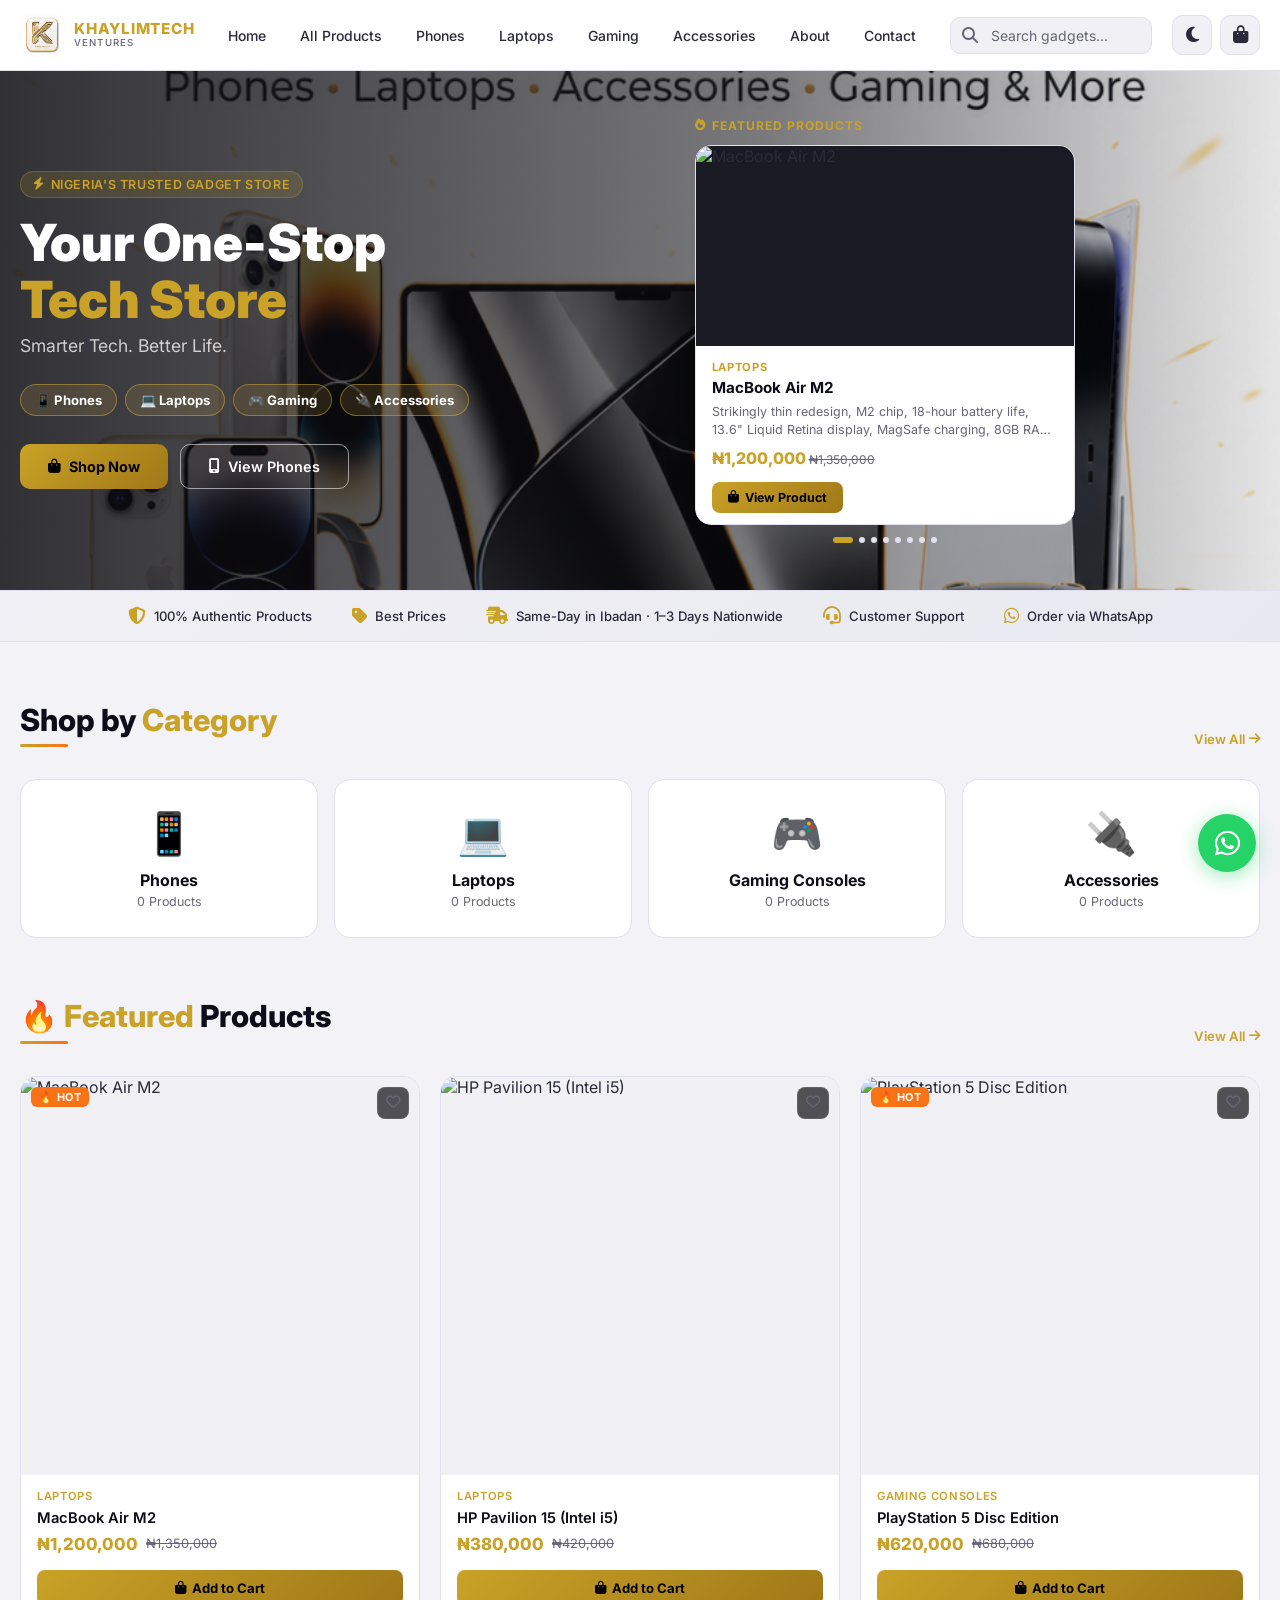
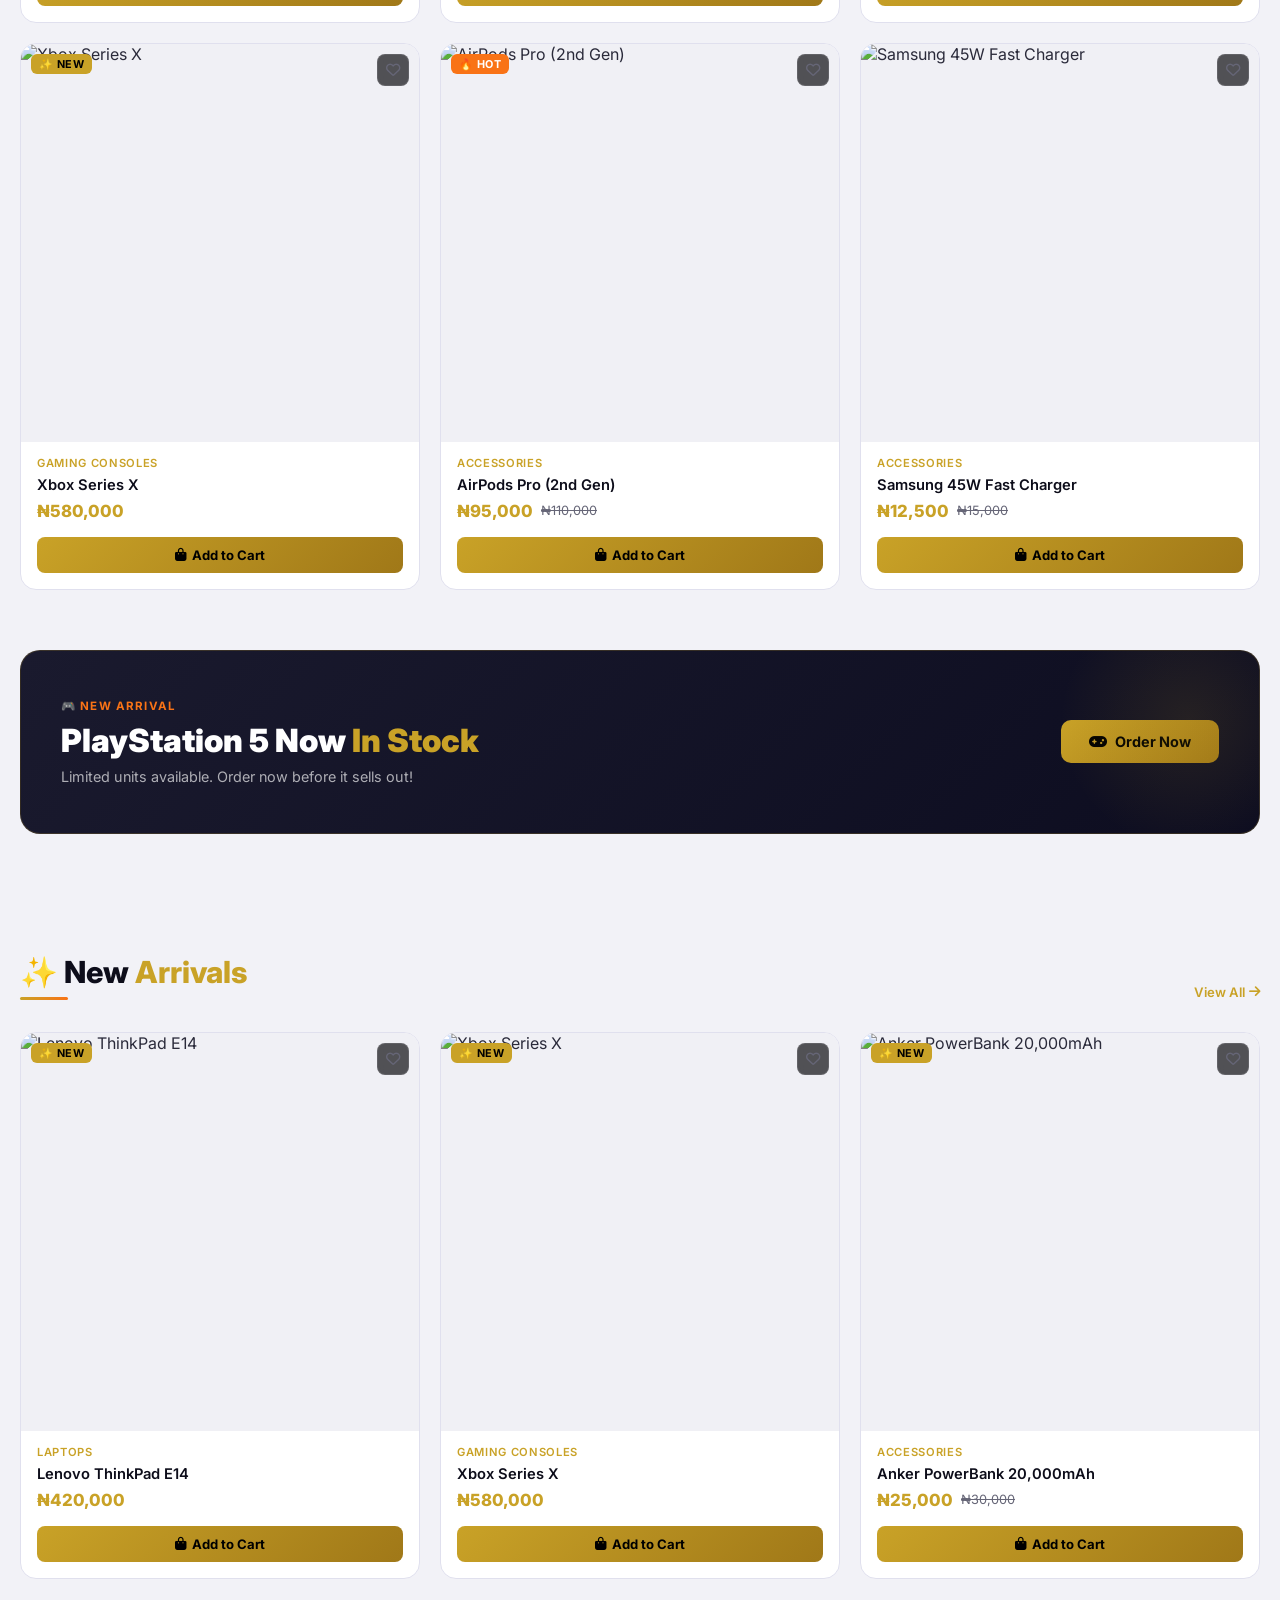
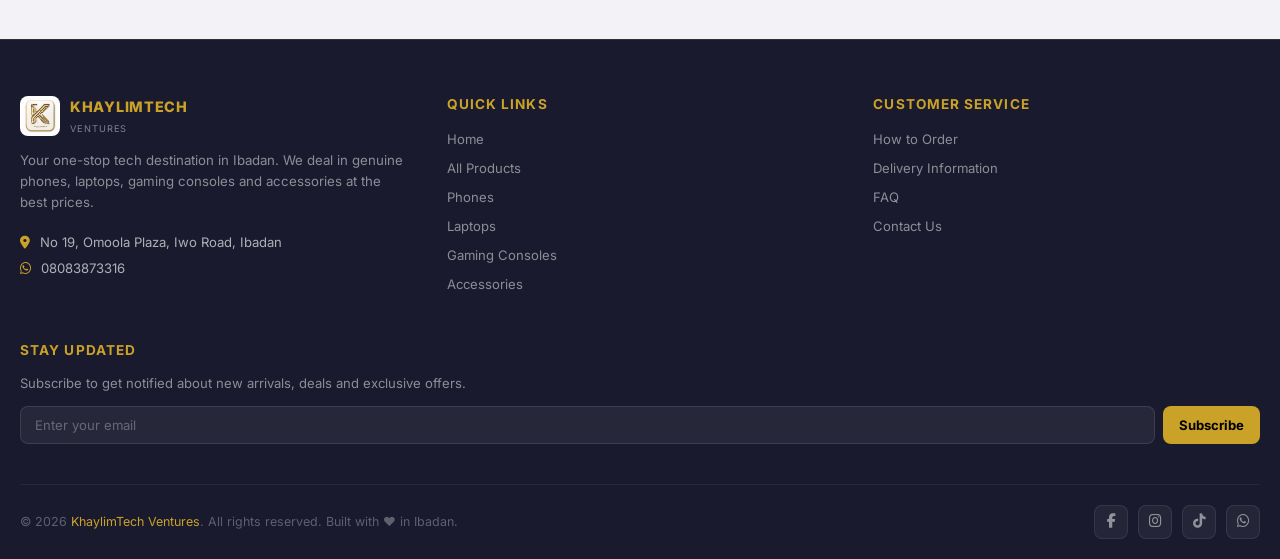
==== index.html @ a54aa066 "Fix hero carousel (slower, description, CTA), remove cash on delivery references" ====
<!DOCTYPE html>
<html lang="en" data-theme="light">
<head>
  <meta charset="UTF-8">
  <meta name="viewport" content="width=device-width, initial-scale=1.0">
  <title>KhaylimTech Ventures — Smarter Tech. Better Life.</title>
  <meta name="description" content="Your one-stop tech store for phones, laptops, gaming consoles and accessories in Ibadan. 100% authentic products, best prices, fast delivery.">
  <link rel="icon" type="image/png" href="assets/Lightmode_logo.png" id="favicon">
  <link rel="stylesheet" href="css/style.css">
  <link rel="stylesheet" href="css/responsive.css">
  <link rel="stylesheet" href="https://cdnjs.cloudflare.com/ajax/libs/font-awesome/6.5.0/css/all.min.css">
  <link rel="preconnect" href="https://fonts.googleapis.com">
  <style>
    /* Featured section skeleton while loading */
    .feat-skeleton { height: 320px; border-radius: 16px; }
  </style>
</head>
<body>

<!-- ═══════════════════════════════════
     NAVBAR
═══════════════════════════════════ -->
<nav class="navbar">
  <div class="container nav-inner">
    <!-- Logo -->
    <a href="/" class="nav-logo">
      <img src="assets/logo.jpeg" alt="KhaylimTech Logo">
      <div class="nav-logo-text">
        <span>KhaylimTech</span>
        <span>Ventures</span>
      </div>
    </a>

    <!-- Links -->
    <ul class="nav-links">
      <li><a href="/" class="active">Home</a></li>
      <li><a href="/products">All Products</a></li>
      <li><a href="/phones">Phones</a></li>
      <li><a href="/laptops">Laptops</a></li>
      <li><a href="/gaming">Gaming</a></li>
      <li><a href="/accessories">Accessories</a></li>
      <li><a href="/about">About</a></li>
      <li><a href="/contact">Contact</a></li>
    </ul>

    <!-- Search -->
    <div class="nav-search">
      <i class="fa-solid fa-magnifying-glass search-icon"></i>
      <input type="text" placeholder="Search gadgets...">
      <div class="search-dropdown"></div>
    </div>

    <!-- Actions -->
    <div class="nav-actions">
      <button class="nav-btn theme-toggle" title="Toggle theme">
        <i class="fa-solid fa-sun"></i>
      </button>
      <a href="/cart" class="nav-btn" title="Cart">
        <i class="fa-solid fa-bag-shopping"></i>
        <span class="cart-badge">0</span>
      </a>
      <button class="hamburger" aria-label="Menu">
        <span></span><span></span><span></span>
      </button>
    </div>
  </div>

  <!-- Mobile Nav -->
  <nav class="mobile-nav">
    <a href="/" class="active">Home</a>
    <a href="/products">All Products</a>
    <a href="/phones">📱 Phones</a>
    <a href="/laptops">💻 Laptops</a>
    <a href="/gaming">🎮 Gaming</a>
    <a href="/accessories">🔌 Accessories</a>
    <a href="/about">ℹ️ About Us</a>
    <a href="/contact">📩 Contact</a>
  </nav>
</nav>

<!-- ═══════════════════════════════════
     HERO BANNER
═══════════════════════════════════ -->
<section class="hero">
  <img src="assets/banner.jpeg" alt="KhaylimTech Ventures Banner" class="hero-bg">
  <div class="hero-overlay"></div>
  <div class="container hero-inner">
    <div class="hero-content">
      <div class="hero-tag">
        <i class="fa-solid fa-bolt"></i> Nigeria's Trusted Gadget Store
      </div>
      <h1 class="hero-title">
        Your One-Stop<br><span>Tech Store</span>
      </h1>
      <p class="hero-subtitle">Smarter Tech. Better Life.</p>
      <div class="hero-cats">
        <a href="/phones" class="hero-cat">📱 Phones</a>
        <a href="/laptops" class="hero-cat">💻 Laptops</a>
        <a href="/gaming" class="hero-cat">🎮 Gaming</a>
        <a href="/accessories" class="hero-cat">🔌 Accessories</a>
      </div>
      <div class="hero-actions">
        <a href="/products" class="btn-gold">
          <i class="fa-solid fa-bag-shopping"></i> Shop Now
        </a>
        <a href="/phones" class="btn-outline">
          <i class="fa-solid fa-mobile-screen"></i> View Phones
        </a>
      </div>
    </div>
    <div class="hero-visual">
      <div class="hero-showcase">
        <div class="showcase-label"><i class="fa-solid fa-fire"></i> Featured Products</div>
        <div class="showcase-track" id="showcase-track"></div>
        <div class="showcase-dots" id="showcase-dots"></div>
      </div>
    </div>
  </div>
</section>

<!-- Trust Strip -->
<div class="trust-strip">
  <div class="container trust-inner">
    <div class="trust-item"><i class="fa-solid fa-shield-halved"></i> 100% Authentic Products</div>
    <div class="trust-item"><i class="fa-solid fa-tag"></i> Best Prices</div>
    <div class="trust-item"><i class="fa-solid fa-truck-fast"></i> Same-Day in Ibadan · 1&ndash;3 Days Nationwide</div>
    <div class="trust-item"><i class="fa-solid fa-headset"></i> Customer Support</div>
    <div class="trust-item"><i class="fa-brands fa-whatsapp"></i> Order via WhatsApp</div>
  </div>
</div>

<!-- ═══════════════════════════════════
     CATEGORIES
═══════════════════════════════════ -->
<section class="section">
  <div class="container">
    <div class="section-header">
      <div>
        <h2 class="section-title">Shop by <span>Category</span></h2>
        <span class="section-line"></span>
      </div>
      <a href="/products" class="view-all">View All <i class="fa-solid fa-arrow-right"></i></a>
    </div>
    <div class="category-grid" id="category-grid"></div>
  </div>
</section>

<!-- ═══════════════════════════════════
     FEATURED PRODUCTS
═══════════════════════════════════ -->
<section class="section" style="padding-top:0">
  <div class="container">
    <div class="section-header">
      <div>
        <h2 class="section-title">🔥 <span>Featured</span> Products</h2>
        <span class="section-line"></span>
      </div>
      <a href="/products" class="view-all">View All <i class="fa-solid fa-arrow-right"></i></a>
    </div>
    <div class="product-grid" id="featured-grid"></div>
  </div>
</section>

<!-- ═══════════════════════════════════
     PROMO BANNER
═══════════════════════════════════ -->
<div class="container">
  <div class="promo-banner" id="promo-banner">
    <div class="promo-text">
      <p class="promo-tag" id="promo-tag">🎮 New Arrival</p>
      <h2 id="promo-title">PlayStation 5 Now <span>In Stock</span></h2>
      <p id="promo-desc">Limited units available. Order now before it sells out!</p>
    </div>
    <a href="/product/gc001" id="promo-btn" class="btn-gold">
      <i class="fa-solid fa-gamepad"></i> Order Now
    </a>
  </div>
</div>

<!-- ═══════════════════════════════════
     NEW ARRIVALS
═══════════════════════════════════ -->
<section class="section">
  <div class="container">
    <div class="section-header">
      <div>
        <h2 class="section-title">✨ New <span>Arrivals</span></h2>
        <span class="section-line"></span>
      </div>
      <a href="/products" class="view-all">View All <i class="fa-solid fa-arrow-right"></i></a>
    </div>
    <div class="product-grid" id="new-grid"></div>
  </div>
</section>

<!-- ═══════════════════════════════════
     FOOTER
═══════════════════════════════════ -->
<footer class="footer">
  <div class="container">
    <div class="footer-grid">
      <!-- Brand -->
      <div class="footer-brand">
        <div class="footer-logo">
          <img src="assets/logo.jpeg" alt="KhaylimTech Logo">
          <div class="footer-logo-text">
            <span>KhaylimTech</span><br>
            <span>Ventures</span>
          </div>
        </div>
        <p>Your one-stop tech destination in Ibadan. We deal in genuine phones, laptops, gaming consoles and accessories at the best prices.</p>
        <div class="footer-contact-item">
          <i class="fa-solid fa-location-dot"></i>
          <span>No 19, Omoola Plaza, Iwo Road, Ibadan</span>
        </div>
        <div class="footer-contact-item">
          <i class="fa-brands fa-whatsapp"></i>
          <span>08083873316</span>
        </div>
      </div>

      <!-- Quick Links -->
      <div class="footer-col">
        <h4>Quick Links</h4>
        <ul>
          <li><a href="/">Home</a></li>
          <li><a href="/products">All Products</a></li>
          <li><a href="/phones">Phones</a></li>
          <li><a href="/laptops">Laptops</a></li>
          <li><a href="/gaming">Gaming Consoles</a></li>
          <li><a href="/accessories">Accessories</a></li>
        </ul>
      </div>

      <!-- Customer Service -->
      <div class="footer-col">
        <h4>Customer Service</h4>
        <ul>
          <li><a href="/how-to-order">How to Order</a></li>
          <li><a href="/how-to-order#delivery">Delivery Information</a></li>
          
          
          <li><a href="/faq">FAQ</a></li>
          <li><a href="/contact">Contact Us</a></li>
        </ul>
      </div>

      <!-- Newsletter -->
      <div class="footer-col footer-newsletter">
        <h4>Stay Updated</h4>
        <p>Subscribe to get notified about new arrivals, deals and exclusive offers.</p>
        <form class="newsletter-form" onsubmit="handleNewsletter(event)">
          <input type="email" placeholder="Enter your email">
          <button type="submit">Subscribe</button>
        </form>
      </div>
    </div>

    <!-- Footer Bottom -->
    <div class="footer-bottom">
      <p>&copy; 2026 <span>KhaylimTech Ventures</span>. All rights reserved. Built with ❤️ in Ibadan.</p>
      <div class="social-links">
        <a href="#" class="social-link" title="Facebook"><i class="fa-brands fa-facebook-f"></i></a>
        <a href="https://www.instagram.com/_khaylimtech7_/" class="social-link" title="Instagram" target="_blank"><i class="fa-brands fa-instagram"></i></a>
        <a href="https://www.tiktok.com/@khaylim01" class="social-link" title="TikTok" target="_blank"><i class="fa-brands fa-tiktok"></i></a>
        <a href="https://wa.me/2348083873316" class="social-link" title="WhatsApp" target="_blank"><i class="fa-brands fa-whatsapp"></i></a>
      </div>
    </div>
  </div>
</footer>

<!-- Scripts -->
<script src="js/data.js"></script>
<script src="js/cart.js"></script>
<script src="js/app.js"></script>
<!-- Firebase compat SDK -->
<script src="https://www.gstatic.com/firebasejs/10.7.0/firebase-app-compat.js"></script>
<script src="https://www.gstatic.com/firebasejs/10.7.0/firebase-firestore-compat.js"></script>
<script src="js/firebase-db.js"></script>
<script>
  function renderHomePage() {
    // Categories
    document.getElementById("category-grid").innerHTML = CATEGORIES.map(c => `
      <a href="products.html?cat=${c.id}" class="cat-card">
        <span class="cat-icon">${c.icon}</span>
        <div class="cat-name">${c.label}</div>
        <div class="cat-count">${c.count} Products</div>
        <i class="fa-solid fa-arrow-right cat-arrow"></i>
      </a>
    `).join("");

    // Featured — 2 from each category
    const featured = [];
    CATEGORIES.forEach(cat => {
      PRODUCTS.filter(p => p.category === cat.id).slice(0, 2).forEach(p => featured.push(p));
    });
    document.getElementById("featured-grid").innerHTML =
      featured.slice(0, 8).map(renderProductCard).join("") ||
      `<p style="grid-column:1/-1;text-align:center;color:var(--text-muted);padding:40px">No products yet. Add via your Telegram bot!</p>`;

    // New arrivals
    const newArrivals = PRODUCTS.filter(p => p.badge === "new").slice(0, 4);
    document.getElementById("new-grid").innerHTML =
      newArrivals.length
        ? newArrivals.map(renderProductCard).join("")
        : PRODUCTS.slice(0, 4).map(renderProductCard).join("");
  }

  // Load promo banner from Firestore config
  function loadPromoBanner() {
    if (typeof firebase === "undefined") return;
    firebase.firestore().collection("config").doc("promo").get().then(doc => {
      if (!doc.exists) return;
      const d = doc.data();
      if (d.tag)   document.getElementById("promo-tag").textContent  = d.tag;
      if (d.title) {
        // Bold last 2 words in gold span
        const words = d.title.trim().split(" ");
        const cut = Math.max(1, words.length - 2);
        document.getElementById("promo-title").innerHTML =
          words.slice(0, cut).join(" ") + " <span>" + words.slice(cut).join(" ") + "</span>";
      }
      if (d.desc)  document.getElementById("promo-desc").textContent  = d.desc;
      if (d.productId) document.getElementById("promo-btn").href          = `/product/${d.productId}`;
      if (d.btnText)   document.getElementById("promo-btn").innerHTML     = `<i class="fa-solid fa-gamepad"></i> ${d.btnText}`;
      if (d.hidden)    document.getElementById("promo-banner").style.display = "none";
    }).catch(() => {});
  }

  // Called by firebase-db.js when data is ready (or on fallback)
  window.onFirebaseReady = function() {
    renderHomePage();
    loadPromoBanner();
  };

  // Fallback: render local data immediately, Firebase will re-render with live data
  document.addEventListener("DOMContentLoaded", () => {
    if (!window.firebaseLoaded) renderHomePage();
  });

  // ── Hero Showcase Carousel ──────────────────
  (function initShowcase() {
    const track = document.getElementById("showcase-track");
    const dotsEl = document.getElementById("showcase-dots");
    if (!track) return;

    let current = 0;
    let timer = null;

    function buildSlides(products) {
      // Get best display image for a product (use video thumbnail if no real image)
      function getDisplayImage(p) {
        if (p.image && !p.image.includes("placehold.co")) return p.image;
        if (p.video && p.video.includes("/video/upload/")) {
          return p.video.replace("/video/upload/", "/video/upload/so_0,f_jpg/").replace(/\.(mp4|webm|mov)$/i, ".jpg");
        }
        return null;
      }
      const picks = products
        .filter(p => p.inStock !== false)
        .map(p => ({ ...p, _thumb: getDisplayImage(p) }))
        .filter(p => p._thumb)
        .slice(0, 8);
      if (!picks.length) { track.closest(".hero-visual").style.display = "none"; return; }

      track.innerHTML = picks.map((p, i) => `
        <a href="/product/${p.id}" class="showcase-slide${i === 0 ? " active" : ""}" data-i="${i}">
          <img src="${p._thumb}" alt="${p.name}" loading="lazy">
          <div class="showcase-info">
            <div class="showcase-cat">${CATEGORIES.find(c=>c.id===p.category)?.label || p.category}</div>
            <div class="showcase-name">${p.name}</div>
            ${p.description ? `<div class="showcase-desc">${p.description}</div>` : ""}
            <div class="showcase-price">${formatNGN(p.price)}${p.oldPrice ? ` <span style="font-size:.75rem;color:var(--text-muted);text-decoration:line-through;font-weight:400">${formatNGN(p.oldPrice)}</span>` : ""}</div>
            <div class="showcase-cta"><i class="fa-solid fa-bag-shopping"></i> View Product</div>
          </div>
        </a>`).join("");

      dotsEl.innerHTML = picks.map((_, i) =>
        `<div class="showcase-dot${i === 0 ? " active" : ""}" data-i="${i}"></div>`).join("");

      dotsEl.querySelectorAll(".showcase-dot").forEach(d =>
        d.addEventListener("click", () => goTo(+d.dataset.i)));

      function goTo(next) {
        const slides = track.querySelectorAll(".showcase-slide");
        const dots   = dotsEl.querySelectorAll(".showcase-dot");
        slides[current].classList.remove("active");
        slides[current].classList.add("exit");
        setTimeout(() => slides[current] && slides[current].classList.remove("exit"), 600);
        dots[current].classList.remove("active");
        current = (next + picks.length) % picks.length;
        slides[current].classList.add("active");
        dots[current].classList.add("active");
      }

      timer = setInterval(() => goTo(current + 1), 5000);
    }

    // Wait for Firebase products, fallback to static PRODUCTS
    const tryBuild = () => {
      if (PRODUCTS && PRODUCTS.length) buildSlides(PRODUCTS);
    };
    const origReady = window.onFirebaseReady;
    window.onFirebaseReady = function() {
      if (origReady) origReady();
      clearInterval(timer);
      buildSlides(PRODUCTS);
    };
    // Fallback: if firebase never fires, use static data
    setTimeout(tryBuild, 1500);
  })();

  // Newsletter handler — saves to Firestore (bot checks via /subscribers command)
  function handleNewsletter(e) {
    e.preventDefault();
    const input = e.target.querySelector("input");
    const email = input.value.trim();
    if (!email) return;

    if (typeof firebase !== "undefined") {
      const db2 = firebase.firestore();
      db2.collection("subscribers").add({
        email: email,
        date: new Date().toISOString(),
        source: "homepage"
      }).catch(() => {});
    }

    showToast('<i class="fa-solid fa-envelope"></i> <span>Thanks for subscribing!</span>');
    input.value = "";
  }
</script>
</body>
</html>
---- css/style.css ----
/* =========================================
   KhaylimTech Ventures — Main Stylesheet
   ========================================= */

@import url('https://fonts.googleapis.com/css2?family=Inter:wght@300;400;500;600;700;800;900&display=swap');

/* ---- CSS Variables (Themes) ---- */
:root {
  --gold: #c9a227;
  --gold-light: #e8c547;
  --gold-dark: #a07818;
  --orange: #f97316;
  --orange-light: #fb923c;

  /* Dark Mode (default) */
  --bg: #0d0d12;
  --bg-card: #1a1a24;
  --bg-nav: rgba(13,13,18,0.95);
  --bg-input: #222230;
  --bg-footer: #080810;
  --border: #2a2a3a;
  --text: #f0f0f0;
  --text-muted: #8888aa;
  --text-heading: #ffffff;
  --shadow: 0 4px 24px rgba(0,0,0,0.5);
  --shadow-card: 0 2px 16px rgba(0,0,0,0.4);
  --badge-bg: #222230;
}

[data-theme="light"] {
  --bg: #f2f2f7;
  --bg-card: #ffffff;
  --bg-nav: rgba(255,255,255,0.97);
  --bg-input: #f0f0f5;
  --bg-footer: #1a1a2e;
  --border: #e0e0ee;
  --text: #2a2a3a;
  --text-muted: #666677;
  --text-heading: #0d0d1a;
  --shadow: 0 4px 24px rgba(0,0,0,0.08);
  --shadow-card: 0 2px 12px rgba(0,0,0,0.07);
  --badge-bg: #f0f0f5;
}

/* ---- Reset & Base ---- */
*, *::before, *::after { box-sizing: border-box; margin: 0; padding: 0; }

html {
  scroll-behavior: smooth;
  font-size: 16px;
  overflow-x: hidden;
}

body {
  font-family: 'Inter', sans-serif;
  background: var(--bg);
  color: var(--text);
  transition: background 0.3s ease, color 0.3s ease;
  min-height: 100vh;
  overflow-x: hidden;
  width: 100%;
}

a { text-decoration: none; color: inherit; }
ul { list-style: none; }
img { max-width: 100%; display: block; }
button { cursor: pointer; border: none; background: none; font-family: inherit; }
input, select { font-family: inherit; }

.container {
  width: 100%;
  max-width: 1280px;
  margin: 0 auto;
  padding: 0 20px;
}

/* ---- Scrollbar ---- */
::-webkit-scrollbar { width: 6px; }
::-webkit-scrollbar-track { background: var(--bg); }
::-webkit-scrollbar-thumb { background: var(--gold-dark); border-radius: 3px; }

/* =========================================
   NAVBAR
   ========================================= */
.navbar {
  position: fixed;
  top: 0;
  left: 0;
  right: 0;
  width: 100%;
  z-index: 1000;
  background: var(--bg-nav);
  backdrop-filter: blur(12px);
  -webkit-backdrop-filter: blur(12px);
  border-bottom: 1px solid var(--border);
  transition: background 0.3s ease;
}

/* Push page content down so it doesn't hide behind fixed navbar */
body { padding-top: 70px; }

.nav-inner {
  display: flex;
  align-items: center;
  justify-content: space-between;
  height: 70px;
  gap: 20px;
}

/* Logo */
.nav-logo {
  display: flex;
  align-items: center;
  gap: 10px;
  flex-shrink: 0;
}

.nav-logo img {
  width: 44px;
  height: 44px;
  object-fit: contain;
  border-radius: 8px;
}

.nav-logo-text {
  display: flex;
  flex-direction: column;
  line-height: 1.1;
}

.nav-logo-text span:first-child {
  font-size: 0.95rem;
  font-weight: 800;
  color: var(--gold);
  letter-spacing: 0.05em;
  text-transform: uppercase;
}

.nav-logo-text span:last-child {
  font-size: 0.6rem;
  font-weight: 500;
  color: var(--text-muted);
  letter-spacing: 0.12em;
  text-transform: uppercase;
}

/* Nav Links */
.nav-links {
  display: flex;
  align-items: center;
  gap: 6px;
}

.nav-links a {
  font-size: 0.875rem;
  font-weight: 500;
  padding: 6px 14px;
  border-radius: 8px;
  color: var(--text);
  transition: background 0.2s, color 0.2s;
  white-space: nowrap;
}

.nav-links a:hover,
.nav-links a.active {
  color: var(--gold);
  background: rgba(201,162,39,0.08);
}

/* Search Bar */
.nav-search {
  flex: 1;
  max-width: 340px;
  position: relative;
}

.nav-search input {
  width: 100%;
  padding: 9px 16px 9px 40px;
  background: var(--bg-input);
  border: 1px solid var(--border);
  border-radius: 10px;
  color: var(--text);
  font-size: 0.875rem;
  transition: border-color 0.2s;
  outline: none;
}

.nav-search input:focus { border-color: var(--gold); }
.nav-search input::placeholder { color: var(--text-muted); }

.nav-search .search-icon {
  position: absolute;
  left: 12px;
  top: 50%;
  transform: translateY(-50%);
  color: var(--text-muted);
  font-size: 1rem;
  pointer-events: none;
}

.search-dropdown {
  position: absolute;
  top: calc(100% + 8px);
  left: 0;
  right: 0;
  background: var(--bg-card);
  border: 1px solid var(--border);
  border-radius: 12px;
  box-shadow: var(--shadow);
  z-index: 200;
  max-height: 360px;
  overflow-y: auto;
  display: none;
}

.search-dropdown.open { display: block; }

.search-result-item {
  display: flex;
  align-items: center;
  gap: 12px;
  padding: 10px 14px;
  cursor: pointer;
  transition: background 0.15s;
}

.search-result-item:hover { background: rgba(201,162,39,0.06); }

.search-result-item img {
  width: 38px;
  height: 38px;
  object-fit: cover;
  border-radius: 6px;
}

.search-result-item .sri-info { flex: 1; }
.search-result-item .sri-name { font-size: 0.82rem; font-weight: 600; }
.search-result-item .sri-price { font-size: 0.78rem; color: var(--gold); }

/* Nav Actions */
.nav-actions {
  display: flex;
  align-items: center;
  gap: 8px;
  flex-shrink: 0;
}

.nav-btn {
  display: flex;
  align-items: center;
  justify-content: center;
  width: 40px;
  height: 40px;
  border-radius: 10px;
  color: var(--text);
  background: var(--bg-input);
  border: 1px solid var(--border);
  font-size: 1.1rem;
  transition: all 0.2s;
  position: relative;
}

.nav-btn:hover { border-color: var(--gold); color: var(--gold); }

.cart-badge {
  position: absolute;
  top: -6px;
  right: -6px;
  background: var(--gold);
  color: #000;
  font-size: 0.62rem;
  font-weight: 800;
  width: 18px;
  height: 18px;
  border-radius: 50%;
  display: flex;
  align-items: center;
  justify-content: center;
  display: none;
}

.cart-badge.visible { display: flex; }

/* Hamburger */
.hamburger {
  display: none;
  flex-direction: column;
  gap: 5px;
  padding: 8px;
  border-radius: 8px;
  background: var(--bg-input);
  border: 1px solid var(--border);
}

.hamburger span {
  display: block;
  width: 22px;
  height: 2px;
  background: var(--text);
  border-radius: 2px;
  transition: all 0.3s;
}

/* Mobile Nav */
.mobile-nav {
  display: none;
  flex-direction: column;
  background: var(--bg-nav);
  border-top: 1px solid var(--border);
  padding: 16px 20px;
  gap: 4px;
}

.mobile-nav.open { display: flex; }

.mobile-nav a {
  padding: 10px 14px;
  border-radius: 8px;
  font-size: 0.9rem;
  font-weight: 500;
  color: var(--text);
  transition: background 0.2s, color 0.2s;
}

.mobile-nav a:hover,
.mobile-nav a.active { color: var(--gold); background: rgba(201,162,39,0.08); }

/* =========================================
   HERO SECTION
   ========================================= */
.hero {
  position: relative;
  overflow: hidden;
  min-height: 520px;
  display: flex;
  align-items: center;
}

.hero-bg {
  position: absolute;
  inset: 0;
  width: 100%;
  height: 100%;
  object-fit: cover;
  object-position: center;
}

.hero-overlay {
  position: absolute;
  inset: 0;
  background: linear-gradient(90deg, rgba(13,13,18,0.92) 0%, rgba(13,13,18,0.6) 60%, rgba(13,13,18,0.2) 100%);
}

[data-theme="light"] .hero-overlay {
  background: linear-gradient(90deg, rgba(13,13,18,0.85) 0%, rgba(13,13,18,0.55) 60%, rgba(13,13,18,0.1) 100%);
}

.hero-inner {
  display: flex;
  align-items: center;
  justify-content: space-between;
  gap: 40px;
  width: 100%;
}

.hero-content {
  position: relative;
  z-index: 2;
  max-width: 520px;
  padding: 80px 0;
  flex-shrink: 0;
}

.hero-visual {
  position: relative;
  z-index: 2;
  flex: 1;
  display: flex;
  justify-content: center;
  align-items: center;
}

.hero-showcase {
  width: 100%;
  max-width: 380px;
  position: relative;
}

.showcase-label {
  font-size: 0.75rem;
  font-weight: 700;
  color: var(--gold);
  text-transform: uppercase;
  letter-spacing: 0.08em;
  margin-bottom: 12px;
  display: flex;
  align-items: center;
  gap: 6px;
}

.showcase-track {
  position: relative;
  width: 100%;
  height: 380px;
  overflow: hidden;
  border-radius: 16px;
}

.showcase-slide {
  position: absolute;
  inset: 0;
  display: flex;
  flex-direction: column;
  background: var(--bg-card);
  border: 1px solid var(--border);
  border-radius: 16px;
  overflow: hidden;
  opacity: 0;
  transform: translateX(60px) scale(0.97);
  transition: opacity 0.6s ease, transform 0.6s ease;
  pointer-events: none;
  text-decoration: none;
  cursor: pointer;
}
.showcase-slide:hover { border-color: var(--gold); }

.showcase-slide.active {
  opacity: 1;
  transform: translateX(0) scale(1);
  pointer-events: auto;
}

.showcase-slide.exit {
  opacity: 0;
  transform: translateX(-60px) scale(0.97);
}

.showcase-slide img {
  width: 100%;
  height: 200px;
  object-fit: cover;
  flex-shrink: 0;
  background: #1a1a24;
}

.showcase-info {
  padding: 14px 16px;
  flex: 1;
  display: flex;
  flex-direction: column;
  gap: 4px;
}

.showcase-cat {
  font-size: 0.7rem;
  font-weight: 700;
  color: var(--gold);
  text-transform: uppercase;
  letter-spacing: 0.06em;
}

.showcase-name {
  font-size: 0.95rem;
  font-weight: 700;
  color: var(--text-heading);
  white-space: nowrap;
  overflow: hidden;
  text-overflow: ellipsis;
}

.showcase-desc {
  font-size: 0.78rem;
  color: var(--text-muted);
  line-height: 1.5;
  display: -webkit-box;
  -webkit-line-clamp: 2;
  -webkit-box-orient: vertical;
  overflow: hidden;
  margin-top: 2px;
}

.showcase-price {
  font-size: 1rem;
  font-weight: 800;
  color: var(--gold);
  margin-top: 4px;
}

.showcase-cta {
  display: inline-flex;
  align-items: center;
  gap: 6px;
  margin-top: 10px;
  padding: 8px 16px;
  background: linear-gradient(135deg, var(--gold), var(--gold-dark));
  color: #000;
  font-size: 0.78rem;
  font-weight: 700;
  border-radius: 8px;
  align-self: flex-start;
  transition: opacity 0.2s;
}
.showcase-slide:hover .showcase-cta { opacity: 0.85; }

.showcase-dots {
  display: flex;
  gap: 6px;
  justify-content: center;
  margin-top: 12px;
}

.showcase-dot {
  width: 6px;
  height: 6px;
  border-radius: 50%;
  background: var(--border);
  transition: all 0.3s;
  cursor: pointer;
}

.showcase-dot.active {
  background: var(--gold);
  width: 20px;
  border-radius: 3px;
}

.hero-tag {
  display: inline-flex;
  align-items: center;
  gap: 6px;
  background: rgba(201,162,39,0.15);
  border: 1px solid rgba(201,162,39,0.3);
  color: var(--gold);
  font-size: 0.78rem;
  font-weight: 600;
  padding: 5px 12px;
  border-radius: 20px;
  margin-bottom: 16px;
  letter-spacing: 0.05em;
  text-transform: uppercase;
}

.hero-title {
  font-size: clamp(2rem, 5vw, 3.2rem);
  font-weight: 900;
  color: #fff;
  line-height: 1.1;
  margin-bottom: 8px;
}

.hero-title span { color: var(--gold); }

.hero-subtitle {
  font-size: 1.1rem;
  color: rgba(255,255,255,0.75);
  margin-bottom: 28px;
  font-weight: 400;
}

.hero-cats {
  display: flex;
  flex-wrap: wrap;
  gap: 8px;
  margin-bottom: 28px;
}

.hero-cat {
  font-size: 0.82rem;
  font-weight: 700;
  color: #fff;
  background: rgba(212,170,60,0.15);
  border: 1px solid rgba(212,170,60,0.5);
  padding: 7px 14px;
  border-radius: 20px;
  text-decoration: none;
  transition: background 0.2s, border-color 0.2s;
  cursor: pointer;
}
.hero-cat:hover {
  background: rgba(212,170,60,0.35);
  border-color: var(--gold);
  color: #fff;
}

.hero-actions {
  display: flex;
  gap: 12px;
  flex-wrap: wrap;
}

/* Always visible on dark hero background */
.hero .btn-outline {
  color: #fff;
  border-color: rgba(255,255,255,0.55);
}
.hero .btn-outline:hover {
  border-color: var(--gold);
  color: var(--gold);
}

.btn-gold {
  display: inline-flex;
  align-items: center;
  gap: 8px;
  padding: 13px 28px;
  background: linear-gradient(135deg, var(--gold), var(--gold-dark));
  color: #000;
  font-weight: 700;
  font-size: 0.9rem;
  border-radius: 10px;
  transition: all 0.2s;
  border: none;
}

.btn-gold:hover {
  background: linear-gradient(135deg, var(--gold-light), var(--gold));
  transform: translateY(-1px);
  box-shadow: 0 6px 20px rgba(201,162,39,0.4);
}

.btn-outline {
  display: inline-flex;
  align-items: center;
  gap: 8px;
  padding: 13px 28px;
  background: transparent;
  color: var(--text);
  font-weight: 600;
  font-size: 0.9rem;
  border-radius: 10px;
  border: 1px solid var(--border);
  transition: all 0.2s;
}

.btn-outline:hover {
  border-color: var(--gold);
  color: var(--gold);
}

/* Trust badges strip */
.trust-strip {
  background: linear-gradient(135deg, #1a1a24, #0d0d12);
  border-top: 1px solid rgba(201,162,39,0.15);
  border-bottom: 1px solid rgba(201,162,39,0.15);
  padding: 16px 0;
}

[data-theme="light"] .trust-strip {
  background: linear-gradient(135deg, #f0f0f5, #e8e8f0);
  border-top: 1px solid var(--border);
  border-bottom: 1px solid var(--border);
}

[data-theme="light"] .trust-item {
  color: var(--text);
}

.trust-inner {
  display: flex;
  justify-content: center;
  align-items: center;
  gap: 40px;
  flex-wrap: wrap;
}

.trust-item {
  display: flex;
  align-items: center;
  gap: 8px;
  color: rgba(255,255,255,0.8);
  font-size: 0.82rem;
  font-weight: 500;
}

.trust-item i { color: var(--gold); font-size: 1.1rem; }

/* =========================================
   SECTION STYLES
   ========================================= */
.section { padding: 60px 0; }

.section-header {
  display: flex;
  align-items: flex-end;
  justify-content: space-between;
  margin-bottom: 32px;
  gap: 16px;
}

.section-title {
  font-size: clamp(1.4rem, 3vw, 1.9rem);
  font-weight: 800;
  color: var(--text-heading);
}

.section-title span { color: var(--gold); }

.section-line {
  display: block;
  width: 48px;
  height: 3px;
  background: linear-gradient(90deg, var(--gold), var(--orange));
  border-radius: 2px;
  margin-top: 6px;
}

.view-all {
  font-size: 0.82rem;
  font-weight: 600;
  color: var(--gold);
  display: flex;
  align-items: center;
  gap: 4px;
  transition: gap 0.2s;
  white-space: nowrap;
}

.view-all:hover { gap: 8px; }

/* =========================================
   CATEGORY CARDS
   ========================================= */
.category-grid {
  display: grid;
  grid-template-columns: repeat(4, 1fr);
  gap: 16px;
}

.cat-card {
  position: relative;
  background: var(--bg-card);
  border: 1px solid var(--border);
  border-radius: 16px;
  padding: 28px 20px;
  text-align: center;
  cursor: pointer;
  overflow: hidden;
  transition: all 0.3s ease;
  text-decoration: none;
}

.cat-card::before {
  content: '';
  position: absolute;
  inset: 0;
  background: linear-gradient(135deg, rgba(201,162,39,0.08), rgba(249,115,22,0.05));
  opacity: 0;
  transition: opacity 0.3s;
}

.cat-card:hover { border-color: var(--gold); transform: translateY(-4px); box-shadow: 0 12px 32px rgba(201,162,39,0.15); }
.cat-card:hover::before { opacity: 1; }

.cat-icon {
  font-size: 2.6rem;
  margin-bottom: 12px;
  display: block;
}

.cat-name {
  font-size: 1rem;
  font-weight: 700;
  color: var(--text-heading);
  margin-bottom: 4px;
}

.cat-count {
  font-size: 0.78rem;
  color: var(--text-muted);
}

.cat-arrow {
  position: absolute;
  bottom: 12px;
  right: 14px;
  color: var(--gold);
  font-size: 0.85rem;
  opacity: 0;
  transition: opacity 0.2s;
}

.cat-card:hover .cat-arrow { opacity: 1; }

/* =========================================
   PRODUCT CARDS
   ========================================= */
.product-grid {
  display: grid;
  grid-template-columns: repeat(4, minmax(0, 1fr));
  gap: 20px;
  width: 100%;
  box-sizing: border-box;
}

.product-card {
  min-width: 0; /* prevent grid blowout */
}

.product-card {
  background: var(--bg-card);
  border: 1px solid var(--border);
  border-radius: 16px;
  overflow: hidden;
  transition: all 0.3s ease;
  display: flex;
  flex-direction: column;
  position: relative;
}

.product-card:hover {
  border-color: var(--gold);
  transform: translateY(-4px);
  box-shadow: 0 12px 32px rgba(201,162,39,0.12);
}

.product-img-wrap {
  position: relative;
  background: var(--bg-input);
  overflow: hidden;
  aspect-ratio: 1/1;
}

.product-img-wrap img {
  width: 100%;
  height: 100%;
  object-fit: cover;
  transition: transform 0.4s ease;
}

.product-card:hover .product-img-wrap img { transform: scale(1.05); }

.product-badge {
  position: absolute;
  top: 10px;
  left: 10px;
  font-size: 0.68rem;
  font-weight: 700;
  padding: 3px 8px;
  border-radius: 6px;
  text-transform: uppercase;
  letter-spacing: 0.04em;
}

.badge-new { background: var(--gold); color: #000; }
.badge-hot { background: var(--orange); color: #fff; }
.badge-out { background: #666; color: #fff; }

.product-wishlist {
  position: absolute;
  top: 10px;
  right: 10px;
  width: 32px;
  height: 32px;
  border-radius: 8px;
  background: rgba(13,13,18,0.7);
  border: 1px solid rgba(255,255,255,0.1);
  color: var(--text-muted);
  font-size: 0.9rem;
  display: flex;
  align-items: center;
  justify-content: center;
  transition: all 0.2s;
  backdrop-filter: blur(4px);
}

.product-wishlist:hover,
.product-wishlist.active { color: #ef4444; border-color: #ef4444; }

.product-info {
  padding: 14px 16px 16px;
  display: flex;
  flex-direction: column;
  flex: 1;
  gap: 6px;
}

.product-cat {
  font-size: 0.7rem;
  font-weight: 600;
  color: var(--gold);
  text-transform: uppercase;
  letter-spacing: 0.06em;
}

.product-name {
  font-size: 0.92rem;
  font-weight: 600;
  color: var(--text-heading);
  line-height: 1.3;
  display: -webkit-box;
  -webkit-line-clamp: 2;
  -webkit-box-orient: vertical;
  overflow: hidden;
}

.product-rating {
  display: flex;
  align-items: center;
  gap: 4px;
}

.stars { color: var(--gold); font-size: 0.75rem; letter-spacing: 1px; }
.rating-count { font-size: 0.72rem; color: var(--text-muted); }

.product-price-row {
  display: flex;
  align-items: center;
  gap: 8px;
  flex-wrap: wrap;
  margin-top: auto;
}

.product-price {
  font-size: 1.05rem;
  font-weight: 800;
  color: var(--gold);
}

.product-price-old {
  font-size: 0.8rem;
  color: var(--text-muted);
  text-decoration: line-through;
}

.product-add-btn {
  width: 100%;
  margin-top: 10px;
  padding: 10px;
  background: linear-gradient(135deg, var(--gold), var(--gold-dark));
  color: #000;
  font-weight: 700;
  font-size: 0.82rem;
  border-radius: 8px;
  display: flex;
  align-items: center;
  justify-content: center;
  gap: 6px;
  transition: all 0.2s;
}

.product-add-btn:hover {
  background: linear-gradient(135deg, var(--gold-light), var(--gold));
  box-shadow: 0 4px 14px rgba(201,162,39,0.35);
}

.product-add-btn.added {
  background: linear-gradient(135deg, #22c55e, #16a34a);
  color: #fff;
}

/* =========================================
   PROMO BANNER
   ========================================= */
.promo-banner {
  background: linear-gradient(135deg, #1a1a24 0%, #0d0d12 100%);
  border: 1px solid rgba(201,162,39,0.2);
  border-radius: 20px;
  padding: 48px 40px;
  display: flex;
  align-items: center;
  justify-content: space-between;
  gap: 24px;
  overflow: hidden;
  position: relative;
  margin: 0 0 60px;
}

[data-theme="light"] .promo-banner {
  background: linear-gradient(135deg, #1a1a2e, #0d0d20);
}

.promo-banner::before {
  content: '';
  position: absolute;
  top: -60px;
  right: -60px;
  width: 260px;
  height: 260px;
  background: radial-gradient(circle, rgba(201,162,39,0.12), transparent 70%);
  pointer-events: none;
}

.promo-text .promo-tag {
  font-size: 0.72rem;
  font-weight: 700;
  color: var(--orange);
  text-transform: uppercase;
  letter-spacing: 0.1em;
  margin-bottom: 8px;
}

.promo-text h2 {
  font-size: clamp(1.4rem, 3vw, 2rem);
  font-weight: 900;
  color: #fff;
  margin-bottom: 8px;
}

.promo-text h2 span { color: var(--gold); }

.promo-text p {
  color: rgba(255,255,255,0.65);
  font-size: 0.9rem;
}

/* =========================================
   FOOTER
   ========================================= */
.footer {
  background: var(--bg-footer);
  border-top: 1px solid rgba(201,162,39,0.15);
  padding: 56px 0 0;
}

[data-theme="light"] .footer { background: #1a1a2e; }

.footer-grid {
  display: grid;
  grid-template-columns: 1.4fr 1fr 1fr 1.2fr;
  gap: 40px;
  padding-bottom: 40px;
  border-bottom: 1px solid rgba(255,255,255,0.06);
}

.footer-brand .footer-logo {
  display: flex;
  align-items: center;
  gap: 10px;
  margin-bottom: 14px;
}

.footer-brand .footer-logo img {
  width: 40px;
  height: 40px;
  object-fit: contain;
  border-radius: 8px;
}

.footer-brand .footer-logo-text span:first-child {
  font-size: 0.9rem;
  font-weight: 800;
  color: var(--gold);
  text-transform: uppercase;
  letter-spacing: 0.05em;
}

.footer-brand .footer-logo-text span:last-child {
  font-size: 0.58rem;
  color: rgba(255,255,255,0.45);
  letter-spacing: 0.1em;
  text-transform: uppercase;
}

.footer-brand p {
  font-size: 0.83rem;
  color: rgba(255,255,255,0.5);
  line-height: 1.6;
  margin-bottom: 20px;
}

.footer-contact-item {
  display: flex;
  align-items: flex-start;
  gap: 10px;
  margin-bottom: 10px;
  font-size: 0.82rem;
  color: rgba(255,255,255,0.65);
}

.footer-contact-item i { color: var(--gold); margin-top: 2px; flex-shrink: 0; }

.footer-col h4 {
  font-size: 0.85rem;
  font-weight: 700;
  color: var(--gold);
  text-transform: uppercase;
  letter-spacing: 0.08em;
  margin-bottom: 16px;
}

.footer-col ul li { margin-bottom: 9px; }

.footer-col ul li a {
  font-size: 0.82rem;
  color: rgba(255,255,255,0.5);
  transition: color 0.2s;
}

.footer-col ul li a:hover { color: var(--gold); }

.footer-newsletter p {
  font-size: 0.82rem;
  color: rgba(255,255,255,0.5);
  margin-bottom: 12px;
  line-height: 1.5;
}

.newsletter-form {
  display: flex;
  gap: 8px;
}

.newsletter-form input {
  flex: 1;
  padding: 10px 14px;
  background: rgba(255,255,255,0.06);
  border: 1px solid rgba(255,255,255,0.1);
  border-radius: 8px;
  color: #fff;
  font-size: 0.82rem;
  outline: none;
  transition: border-color 0.2s;
}

.newsletter-form input:focus { border-color: var(--gold); }
.newsletter-form input::placeholder { color: rgba(255,255,255,0.3); }

.newsletter-form button {
  padding: 10px 16px;
  background: var(--gold);
  color: #000;
  font-weight: 700;
  font-size: 0.82rem;
  border-radius: 8px;
  white-space: nowrap;
  transition: background 0.2s;
}

.newsletter-form button:hover { background: var(--gold-light); }

.footer-bottom {
  padding: 20px 0;
  display: flex;
  align-items: center;
  justify-content: space-between;
  gap: 16px;
  flex-wrap: wrap;
}

.footer-bottom p {
  font-size: 0.78rem;
  color: rgba(255,255,255,0.3);
}

.footer-bottom p span { color: var(--gold); }

.social-links { display: flex; gap: 10px; }

.social-link {
  width: 34px;
  height: 34px;
  border-radius: 8px;
  background: rgba(255,255,255,0.05);
  border: 1px solid rgba(255,255,255,0.08);
  color: rgba(255,255,255,0.5);
  font-size: 0.9rem;
  display: flex;
  align-items: center;
  justify-content: center;
  transition: all 0.2s;
}

.social-link:hover { color: var(--gold); border-color: var(--gold); background: rgba(201,162,39,0.08); }

/* =========================================
   PAGE HEADER (inner pages)
   ========================================= */
.page-header {
  background: linear-gradient(135deg, var(--bg-card), var(--bg));
  border-bottom: 1px solid var(--border);
  padding: 40px 0;
}

.page-header h1 {
  font-size: clamp(1.5rem, 3vw, 2rem);
  font-weight: 800;
  color: var(--text-heading);
  margin-bottom: 6px;
}

.breadcrumb {
  display: flex;
  align-items: center;
  gap: 6px;
  font-size: 0.8rem;
  color: var(--text-muted);
}

.breadcrumb a { color: var(--gold); }
.breadcrumb span { color: var(--text-muted); }

/* =========================================
   PRODUCTS PAGE LAYOUT
   ========================================= */
.products-layout {
  display: grid;
  grid-template-columns: 260px 1fr;
  gap: 28px;
  padding: 40px 0;
  align-items: start;
}

.sidebar {
  position: sticky;
  top: 80px;
  max-height: calc(100vh - 100px);
  overflow-y: auto;
  scrollbar-width: thin;
}

/* Sidebar */
.sidebar {
  flex-shrink: 0;
}

.sidebar-card {
  background: var(--bg-card);
  border: 1px solid var(--border);
  border-radius: 14px;
  padding: 20px;
  margin-bottom: 16px;
  min-width: 0;
  width: 100%;
  box-sizing: border-box;
  overflow: hidden;
}

.sidebar-title {
  font-size: 0.85rem;
  font-weight: 700;
  color: var(--gold);
  text-transform: uppercase;
  letter-spacing: 0.07em;
  margin-bottom: 14px;
}

.filter-option {
  display: flex;
  align-items: center;
  gap: 10px;
  padding: 6px 0;
  cursor: pointer;
  font-size: 0.85rem;
  color: var(--text);
  transition: color 0.2s;
}

.filter-option:hover { color: var(--gold); }

.filter-option input[type="checkbox"] {
  width: 16px;
  height: 16px;
  accent-color: var(--gold);
  cursor: pointer;
}

.filter-count {
  margin-left: auto;
  font-size: 0.72rem;
  background: var(--badge-bg);
  color: var(--text-muted);
  padding: 2px 7px;
  border-radius: 10px;
}

/* Price range */
.price-inputs {
  display: grid;
  grid-template-columns: 1fr 1fr;
  gap: 8px;
  margin-top: 10px;
  width: 100%;
}

.price-inputs input {
  width: 100%;
  min-width: 0;
  padding: 8px 8px;
  background: var(--bg-input);
  border: 1px solid var(--border);
  border-radius: 8px;
  color: var(--text);
  font-size: 0.8rem;
  outline: none;
  box-sizing: border-box;
}

.price-inputs input:focus { border-color: var(--gold); }

.apply-filter {
  width: 100%;
  margin-top: 12px;
  padding: 9px;
  background: linear-gradient(135deg, var(--gold), var(--gold-dark));
  color: #000;
  font-weight: 700;
  font-size: 0.82rem;
  border-radius: 8px;
  transition: all 0.2s;
}

.apply-filter:hover { background: linear-gradient(135deg, var(--gold-light), var(--gold)); }

/* Products toolbar */
.products-toolbar {
  display: flex;
  align-items: center;
  justify-content: space-between;
  margin-bottom: 20px;
  gap: 12px;
  flex-wrap: wrap;
}

.products-count {
  font-size: 0.85rem;
  color: var(--text-muted);
}

.products-count span { color: var(--gold); font-weight: 700; }

.toolbar-right { display: flex; align-items: center; gap: 10px; }

.sort-select {
  padding: 8px 14px;
  background: var(--bg-input);
  border: 1px solid var(--border);
  border-radius: 8px;
  color: var(--text);
  font-size: 0.82rem;
  outline: none;
  cursor: pointer;
}

.sort-select:focus { border-color: var(--gold); }

/* =========================================
   PRODUCT DETAIL PAGE
   ========================================= */
.detail-layout {
  display: grid;
  grid-template-columns: 1fr 1fr;
  gap: 48px;
  padding: 48px 0;
}

.detail-img-main {
  width: 100%;
  aspect-ratio: 1/1;
  object-fit: cover;
  border-radius: 16px;
  background: var(--bg-card);
  border: 1px solid var(--border);
}

.detail-thumb-row {
  display: flex;
  gap: 10px;
  margin-top: 12px;
}

.detail-thumb {
  width: 72px;
  height: 72px;
  object-fit: cover;
  border-radius: 10px;
  border: 2px solid var(--border);
  cursor: pointer;
  transition: border-color 0.2s;
}

.detail-thumb.active,
.detail-thumb:hover { border-color: var(--gold); }

.detail-cat {
  font-size: 0.78rem;
  font-weight: 700;
  color: var(--gold);
  text-transform: uppercase;
  letter-spacing: 0.07em;
  margin-bottom: 8px;
}

.detail-name {
  font-size: clamp(1.4rem, 2.5vw, 1.9rem);
  font-weight: 800;
  color: var(--text-heading);
  margin-bottom: 12px;
  line-height: 1.2;
}

.detail-rating {
  display: flex;
  align-items: center;
  gap: 8px;
  margin-bottom: 16px;
}

.detail-price-row {
  display: flex;
  align-items: baseline;
  gap: 12px;
  margin-bottom: 20px;
}

.detail-price {
  font-size: 2rem;
  font-weight: 900;
  color: var(--gold);
}

.detail-price-old {
  font-size: 1.1rem;
  color: var(--text-muted);
  text-decoration: line-through;
}

.detail-desc {
  font-size: 0.9rem;
  color: var(--text-muted);
  line-height: 1.7;
  margin-bottom: 24px;
  border-top: 1px solid var(--border);
  padding-top: 20px;
}

.detail-stock {
  display: inline-flex;
  align-items: center;
  gap: 6px;
  font-size: 0.8rem;
  font-weight: 600;
  padding: 5px 12px;
  border-radius: 20px;
  margin-bottom: 20px;
}

.in-stock { background: rgba(34,197,94,0.12); color: #22c55e; }
.out-stock { background: rgba(239,68,68,0.12); color: #ef4444; }

.qty-row {
  display: flex;
  align-items: center;
  gap: 16px;
  margin-bottom: 20px;
}

.qty-label { font-size: 0.85rem; font-weight: 600; color: var(--text-muted); }

.qty-stepper {
  display: flex;
  align-items: center;
  border: 1px solid var(--border);
  border-radius: 10px;
  overflow: hidden;
}

.qty-stepper button {
  width: 38px;
  height: 38px;
  background: var(--bg-input);
  color: var(--text);
  font-size: 1.1rem;
  display: flex;
  align-items: center;
  justify-content: center;
  transition: background 0.2s, color 0.2s;
}

.qty-stepper button:hover { background: var(--gold); color: #000; }

.qty-stepper input {
  width: 48px;
  height: 38px;
  background: var(--bg-card);
  border: none;
  border-left: 1px solid var(--border);
  border-right: 1px solid var(--border);
  color: var(--text);
  font-size: 0.9rem;
  font-weight: 700;
  text-align: center;
  outline: none;
}

.detail-actions {
  display: flex;
  gap: 12px;
  flex-wrap: wrap;
}

.btn-add-cart {
  flex: 1;
  padding: 14px 24px;
  background: linear-gradient(135deg, var(--gold), var(--gold-dark));
  color: #000;
  font-weight: 700;
  font-size: 0.9rem;
  border-radius: 10px;
  display: flex;
  align-items: center;
  justify-content: center;
  gap: 8px;
  min-width: 180px;
  transition: all 0.2s;
}

.btn-add-cart:hover { box-shadow: 0 6px 20px rgba(201,162,39,0.35); transform: translateY(-1px); }

/* =========================================
   CART PAGE
   ========================================= */
.cart-layout {
  display: grid;
  grid-template-columns: 1fr 360px;
  gap: 28px;
  padding: 40px 0;
}

.cart-items-list { display: flex; flex-direction: column; gap: 16px; }

.cart-item {
  background: var(--bg-card);
  border: 1px solid var(--border);
  border-radius: 14px;
  padding: 16px;
  display: flex;
  gap: 16px;
  align-items: flex-start;
  transition: border-color 0.2s;
}

.cart-item:hover { border-color: rgba(201,162,39,0.3); }

.cart-item-img {
  width: 88px;
  height: 88px;
  object-fit: cover;
  border-radius: 10px;
  background: var(--bg-input);
  flex-shrink: 0;
}

.cart-item-info { flex: 1; }
.cart-item-cat { font-size: 0.7rem; font-weight: 700; color: var(--gold); text-transform: uppercase; letter-spacing: 0.06em; margin-bottom: 4px; }
.cart-item-name { font-size: 0.95rem; font-weight: 600; color: var(--text-heading); margin-bottom: 8px; }
.cart-item-price { font-size: 1rem; font-weight: 800; color: var(--gold); }

.cart-item-controls {
  display: flex;
  flex-direction: column;
  align-items: flex-end;
  gap: 12px;
}

.cart-remove {
  color: var(--text-muted);
  font-size: 0.9rem;
  transition: color 0.2s;
  padding: 4px;
}

.cart-remove:hover { color: #ef4444; }

/* Cart Summary */
.cart-summary {
  background: var(--bg-card);
  border: 1px solid var(--border);
  border-radius: 16px;
  padding: 24px;
  height: fit-content;
  position: sticky;
  top: 90px;
}

.cart-summary h3 {
  font-size: 1rem;
  font-weight: 700;
  color: var(--text-heading);
  margin-bottom: 20px;
  padding-bottom: 14px;
  border-bottom: 1px solid var(--border);
}

.summary-row {
  display: flex;
  justify-content: space-between;
  font-size: 0.875rem;
  margin-bottom: 10px;
  color: var(--text-muted);
}

.summary-row.total {
  color: var(--text-heading);
  font-size: 1.05rem;
  font-weight: 800;
  margin-top: 12px;
  padding-top: 12px;
  border-top: 1px solid var(--border);
}

.summary-row.total span:last-child { color: var(--gold); }

.checkout-btn {
  width: 100%;
  margin-top: 20px;
  padding: 14px;
  background: linear-gradient(135deg, var(--gold), var(--gold-dark));
  color: #000;
  font-weight: 800;
  font-size: 0.9rem;
  border-radius: 10px;
  display: flex;
  align-items: center;
  justify-content: center;
  gap: 8px;
  transition: all 0.2s;
}

.checkout-btn:hover { box-shadow: 0 6px 20px rgba(201,162,39,0.4); transform: translateY(-1px); }

.empty-cart {
  text-align: center;
  padding: 80px 20px;
}

.empty-cart i { font-size: 3.5rem; color: var(--text-muted); margin-bottom: 16px; display: block; }
.empty-cart h3 { font-size: 1.2rem; font-weight: 700; color: var(--text-heading); margin-bottom: 8px; }
.empty-cart p { font-size: 0.875rem; color: var(--text-muted); margin-bottom: 24px; }

/* =========================================
   TOAST NOTIFICATION
   ========================================= */
.toast-container {
  position: fixed;
  bottom: 24px;
  right: 24px;
  z-index: 9999;
  display: flex;
  flex-direction: column;
  gap: 10px;
  pointer-events: none;
}

.toast {
  background: var(--bg-card);
  border: 1px solid var(--border);
  border-left: 4px solid var(--gold);
  border-radius: 10px;
  padding: 12px 16px;
  display: flex;
  align-items: center;
  gap: 10px;
  font-size: 0.85rem;
  color: var(--text);
  box-shadow: var(--shadow);
  animation: slideInToast 0.3s ease, fadeOutToast 0.3s ease 2.5s forwards;
  max-width: 300px;
}

.toast i { color: var(--gold); font-size: 1rem; }

@keyframes slideInToast {
  from { transform: translateX(120%); opacity: 0; }
  to { transform: translateX(0); opacity: 1; }
}

@keyframes fadeOutToast {
  from { opacity: 1; }
  to { opacity: 0; transform: translateX(120%); }
}

/* =========================================
   UTILITIES
   ========================================= */
.text-gold { color: var(--gold); }
.text-muted { color: var(--text-muted); }
.fw-bold { font-weight: 700; }
.mt-8 { margin-top: 8px; }
.mt-16 { margin-top: 16px; }

/* Skeleton loading */
.skeleton {
  background: linear-gradient(90deg, var(--bg-card) 25%, var(--bg-input) 50%, var(--bg-card) 75%);
  background-size: 200% 100%;
  animation: skeleton-shimmer 1.5s infinite;
  border-radius: 8px;
}

@keyframes skeleton-shimmer {
  0% { background-position: 200% 0; }
  100% { background-position: -200% 0; }
}
---- css/responsive.css ----
/* =========================================
   KhaylimTech — Responsive Styles
   ========================================= */

/* Large Desktop */
@media (max-width: 1280px) {
  .product-grid { grid-template-columns: repeat(3, minmax(0, 1fr)); }
  .footer-grid { grid-template-columns: 1fr 1fr 1fr; }
  .footer-newsletter { grid-column: 1 / -1; }
}

/* Tablet Landscape */
@media (max-width: 1024px) {
  .category-grid { grid-template-columns: repeat(2, 1fr); }
  .products-layout { grid-template-columns: 220px 1fr; }
  .detail-layout { gap: 28px; }
  .cart-layout { grid-template-columns: 1fr; }
  .cart-summary { position: static; }
}

/* Tablet Portrait */
@media (max-width: 768px) {
  /* Global overflow lock */
  *, *::before, *::after { box-sizing: border-box; }
  html, body { overflow-x: hidden; max-width: 100vw; }
  .container { padding: 0 16px; }

  /* Navbar */
  .nav-links { display: none; }
  .hamburger { display: flex; }
  .nav-search { max-width: 200px; }

  /* Hero — mobile: zoom into gadgets area, text floats on top */
  .hero { min-height: 580px; }
  .hero-bg {
    display: block;
    object-fit: cover;
    object-position: center 65%;
    transform: scale(1.5);
    transform-origin: center 65%;
  }
  .hero-overlay {
    background: linear-gradient(
      to bottom,
      rgba(13,13,18,0.97) 0%,
      rgba(13,13,18,0.88) 40%,
      rgba(13,13,18,0.35) 70%,
      rgba(13,13,18,0.10) 100%
    );
  }
  [data-theme="light"] .hero-overlay {
    background: linear-gradient(
      to bottom,
      rgba(13,13,18,0.96) 0%,
      rgba(13,13,18,0.86) 40%,
      rgba(13,13,18,0.30) 70%,
      rgba(13,13,18,0.08) 100%
    );
  }
  .hero-content {
    padding: 6px 0 0;
    max-width: 100%;
    text-align: center;
  }
  .hero-inner { flex-direction: column; }
  .hero-visual { display: none; }
  .hero-cats { justify-content: center; }
  .hero-actions { justify-content: center; }
  .hero-tag { margin: 0 auto 14px; }

  /* Fix View Phones button visibility */
  .hero .btn-outline {
    color: #fff;
    border-color: rgba(255,255,255,0.6);
  }
  .hero .btn-outline:hover {
    border-color: var(--gold);
    color: var(--gold);
  }

  /* Product grid — 2 columns everywhere on tablet/mobile */
  .product-grid {
    grid-template-columns: repeat(2, minmax(0, 1fr));
    gap: 12px;
    width: 100%;
  }

  /* Products page layout — flex column so order works */
  .products-layout {
    display: flex;
    flex-direction: column;
    width: 100%;
    gap: 20px;
  }
  .sidebar {
    order: 2;           /* filters go BELOW products */
    position: static;
    max-height: none;
    overflow: hidden;
    width: 100%;
  }
  .sidebar-card { padding: 16px; }
  .products-main {
    order: 1;           /* products go FIRST */
    width: 100%;
    overflow: hidden;
    min-width: 0;
  }
  .sidebar-filters-wrap {
    display: grid;
    grid-template-columns: 1fr 1fr;
    gap: 10px;
  }
  /* Stack price inputs vertically on mobile */
  .price-inputs { grid-template-columns: 1fr; }

  /* Detail page */
  .detail-layout { grid-template-columns: 1fr; gap: 24px; padding: 28px 0; }

  /* Footer */
  .footer-grid { grid-template-columns: 1fr 1fr; gap: 28px; }

  /* Promo banner */
  .promo-banner { flex-direction: column; text-align: center; padding: 32px 24px; }

  /* Trust strip */
  .trust-inner { gap: 20px; }

  /* Section */
  .section { padding: 44px 0; }
}

/* Mobile Large */
@media (max-width: 540px) {
  .container { padding: 0 12px; }

  /* Product cards — compact for 2-col */
  .product-card { min-width: 0; width: 100%; }
  .product-info { padding: 8px 10px 10px; }
  .product-name { font-size: 0.8rem; }
  .product-price { font-size: 0.88rem; }
  .product-price-old { font-size: 0.72rem; }
  .product-add-btn { font-size: 0.72rem; padding: 8px 4px; gap: 4px; }
  .product-cat { font-size: 0.62rem; }
  .stars { font-size: 0.68rem; }
  .rating-count { font-size: 0.65rem; }

  /* Navbar */
  .nav-search { display: none; }
  .nav-logo img { width: 36px; height: 36px; }
  .nav-logo-text { display: flex !important; }
  .nav-logo-text span:first-child { font-size: 0.78rem; }
  .nav-logo-text span:last-child { font-size: 0.52rem; }

  /* Hero */
  .hero { min-height: 520px; }
  .hero-content { padding: 40px 0 0; max-width: 100%; text-align: center; }
  .hero-actions { flex-direction: column; align-items: center; }
  .btn-gold, .btn-outline { width: 100%; justify-content: center; }

  /* Categories */
  .category-grid { grid-template-columns: repeat(2, 1fr); gap: 10px; }
  .cat-card { padding: 18px 12px; }

  /* Section header */
  .section-header { flex-direction: column; align-items: flex-start; gap: 8px; }

  /* Cart */
  .cart-item { flex-direction: column; }
  .cart-item-img { width: 100%; height: 180px; }
  .cart-item-controls { flex-direction: row; width: 100%; justify-content: space-between; }

  /* Footer */
  .footer-grid { grid-template-columns: 1fr; }
  .footer-bottom { flex-direction: column; text-align: center; }
}

/* Mobile Small */
@media (max-width: 375px) {
  .container { padding: 0 10px; }
  .product-grid { gap: 8px; }
  .category-grid { grid-template-columns: repeat(2, 1fr); }
  .product-add-btn { font-size: 0.68rem; }
}
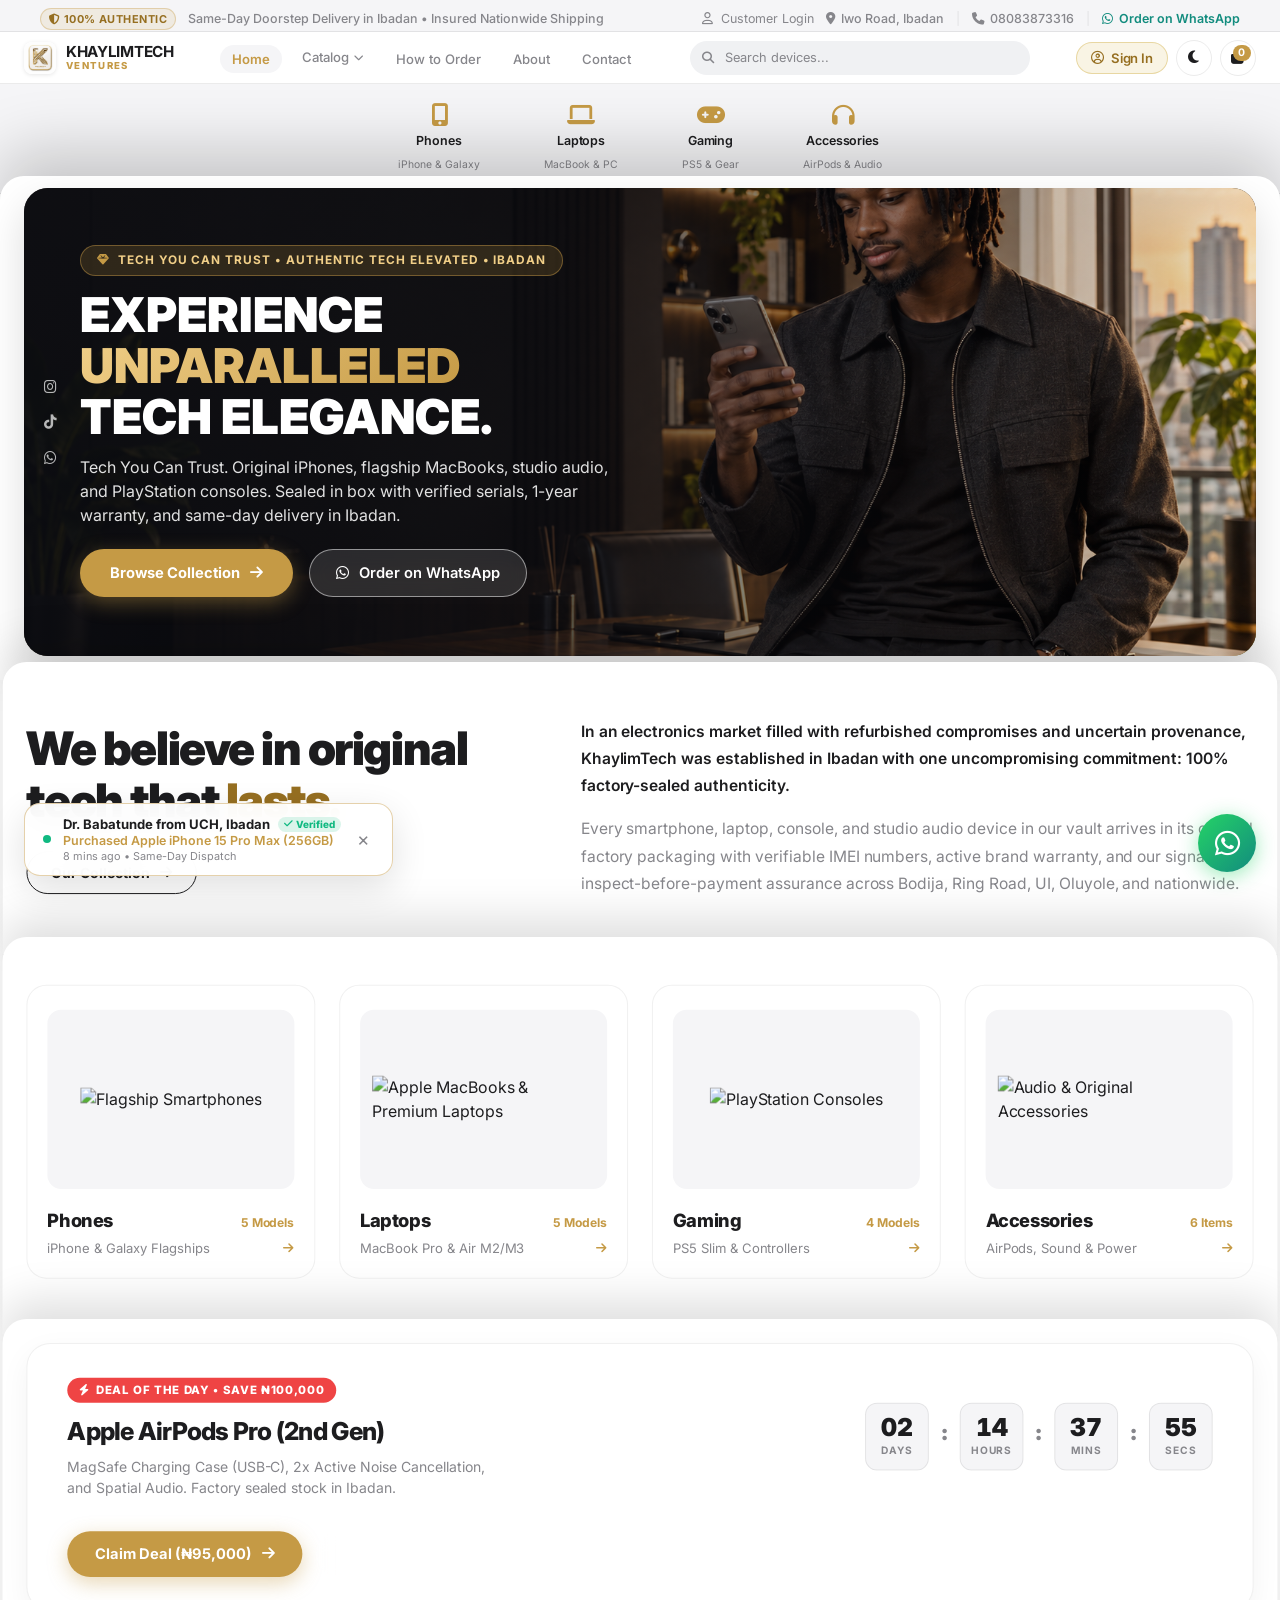
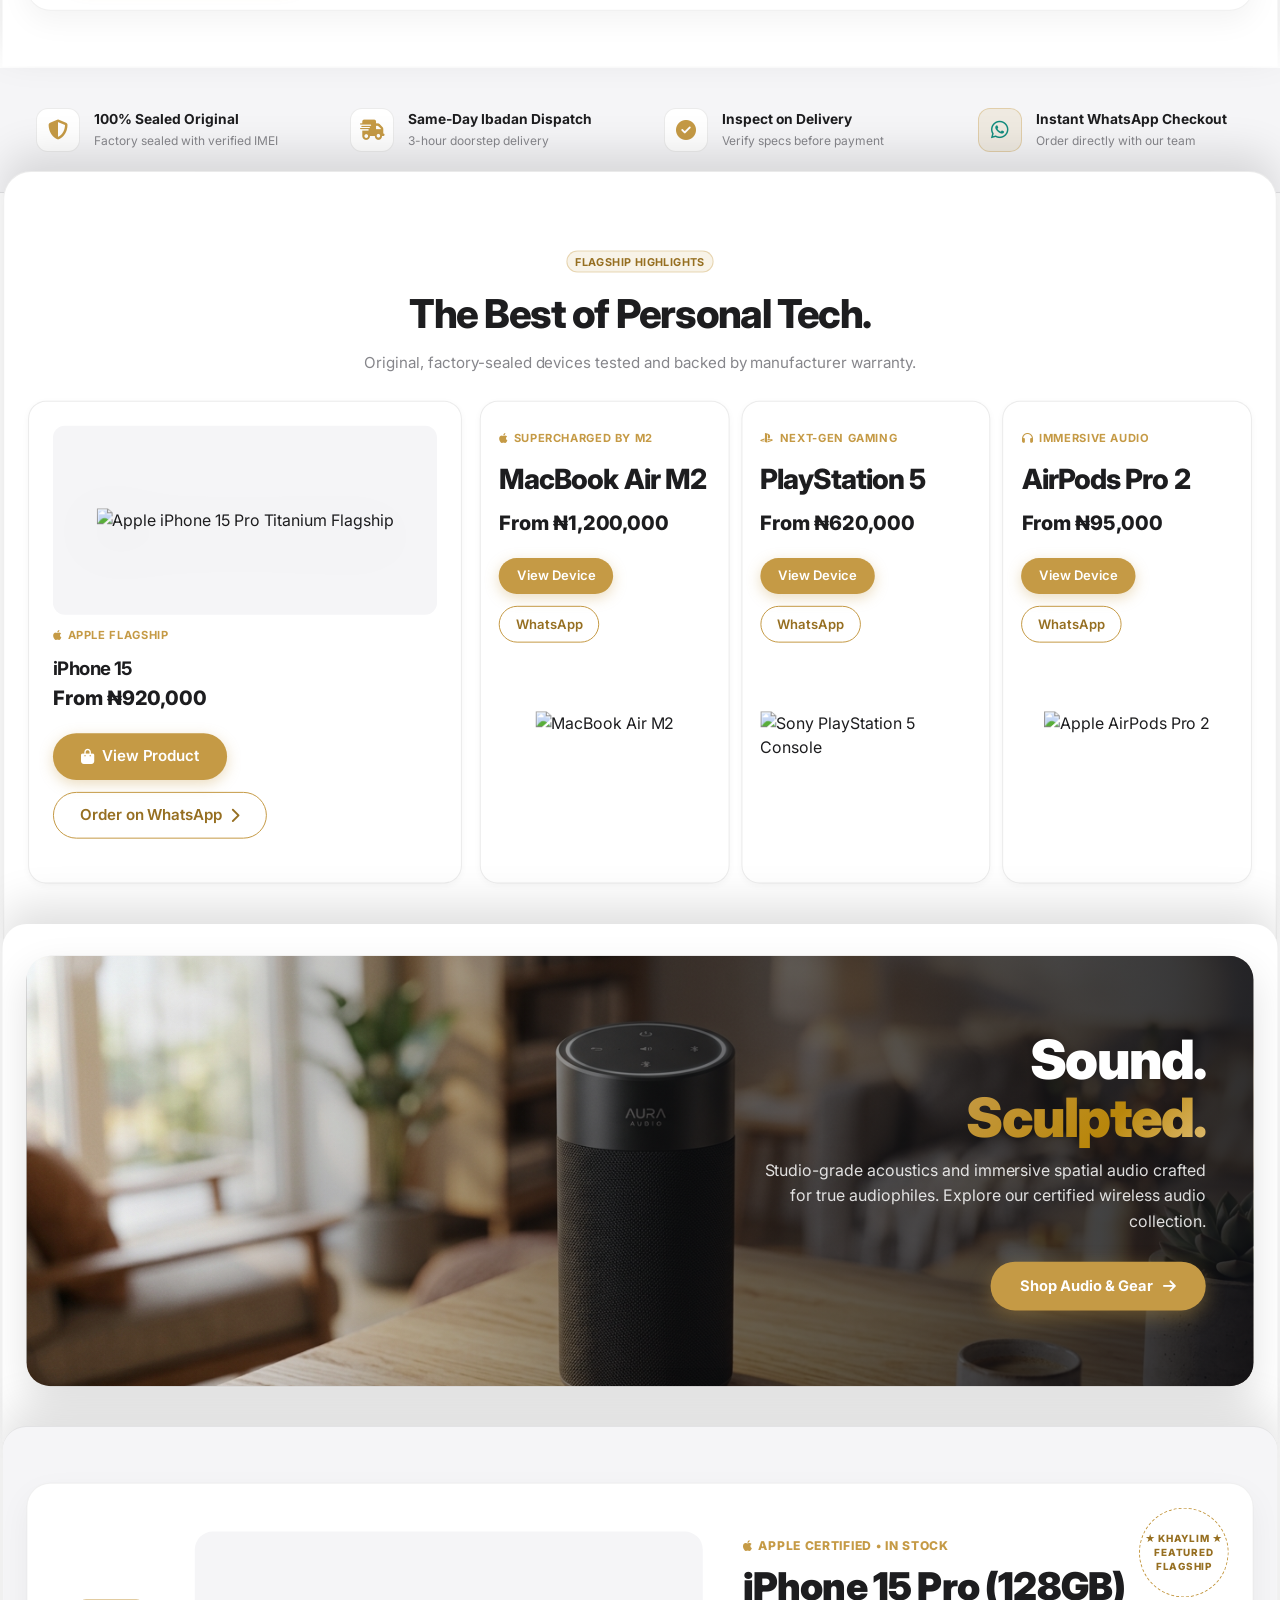
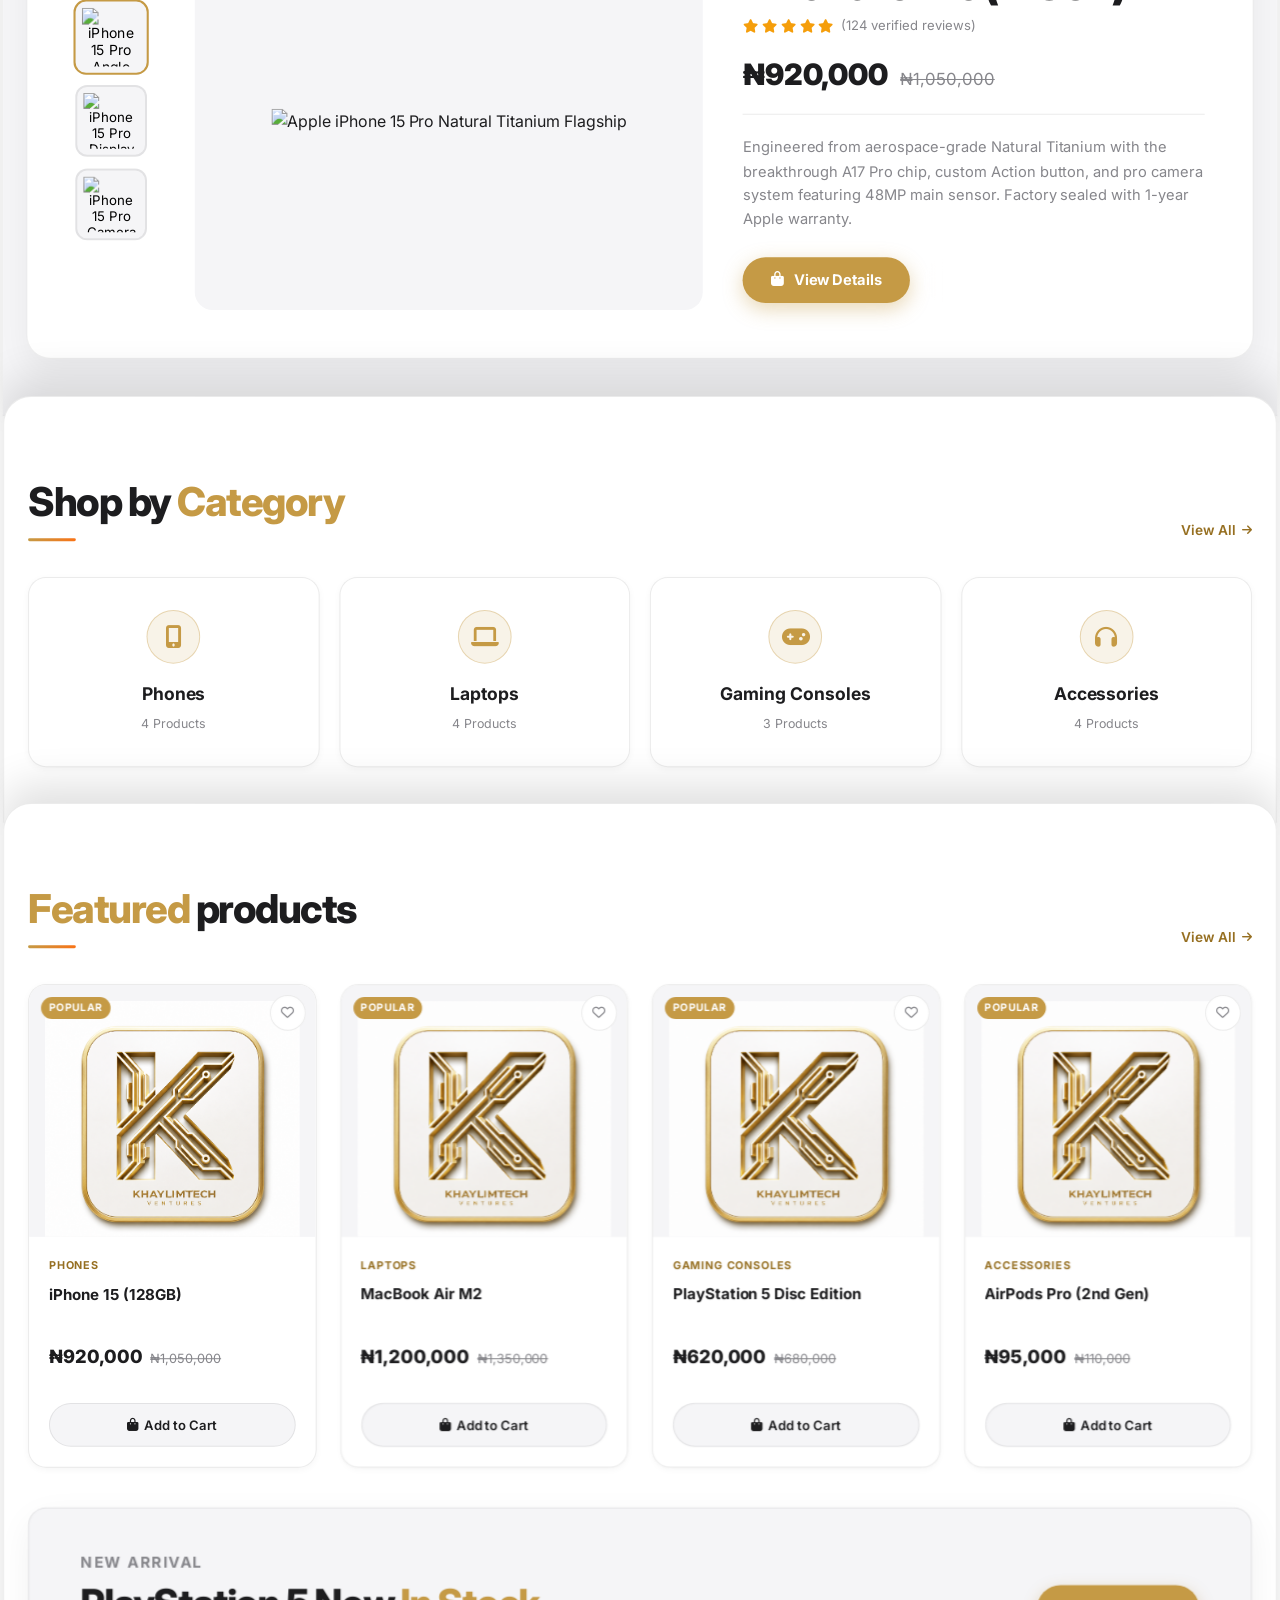
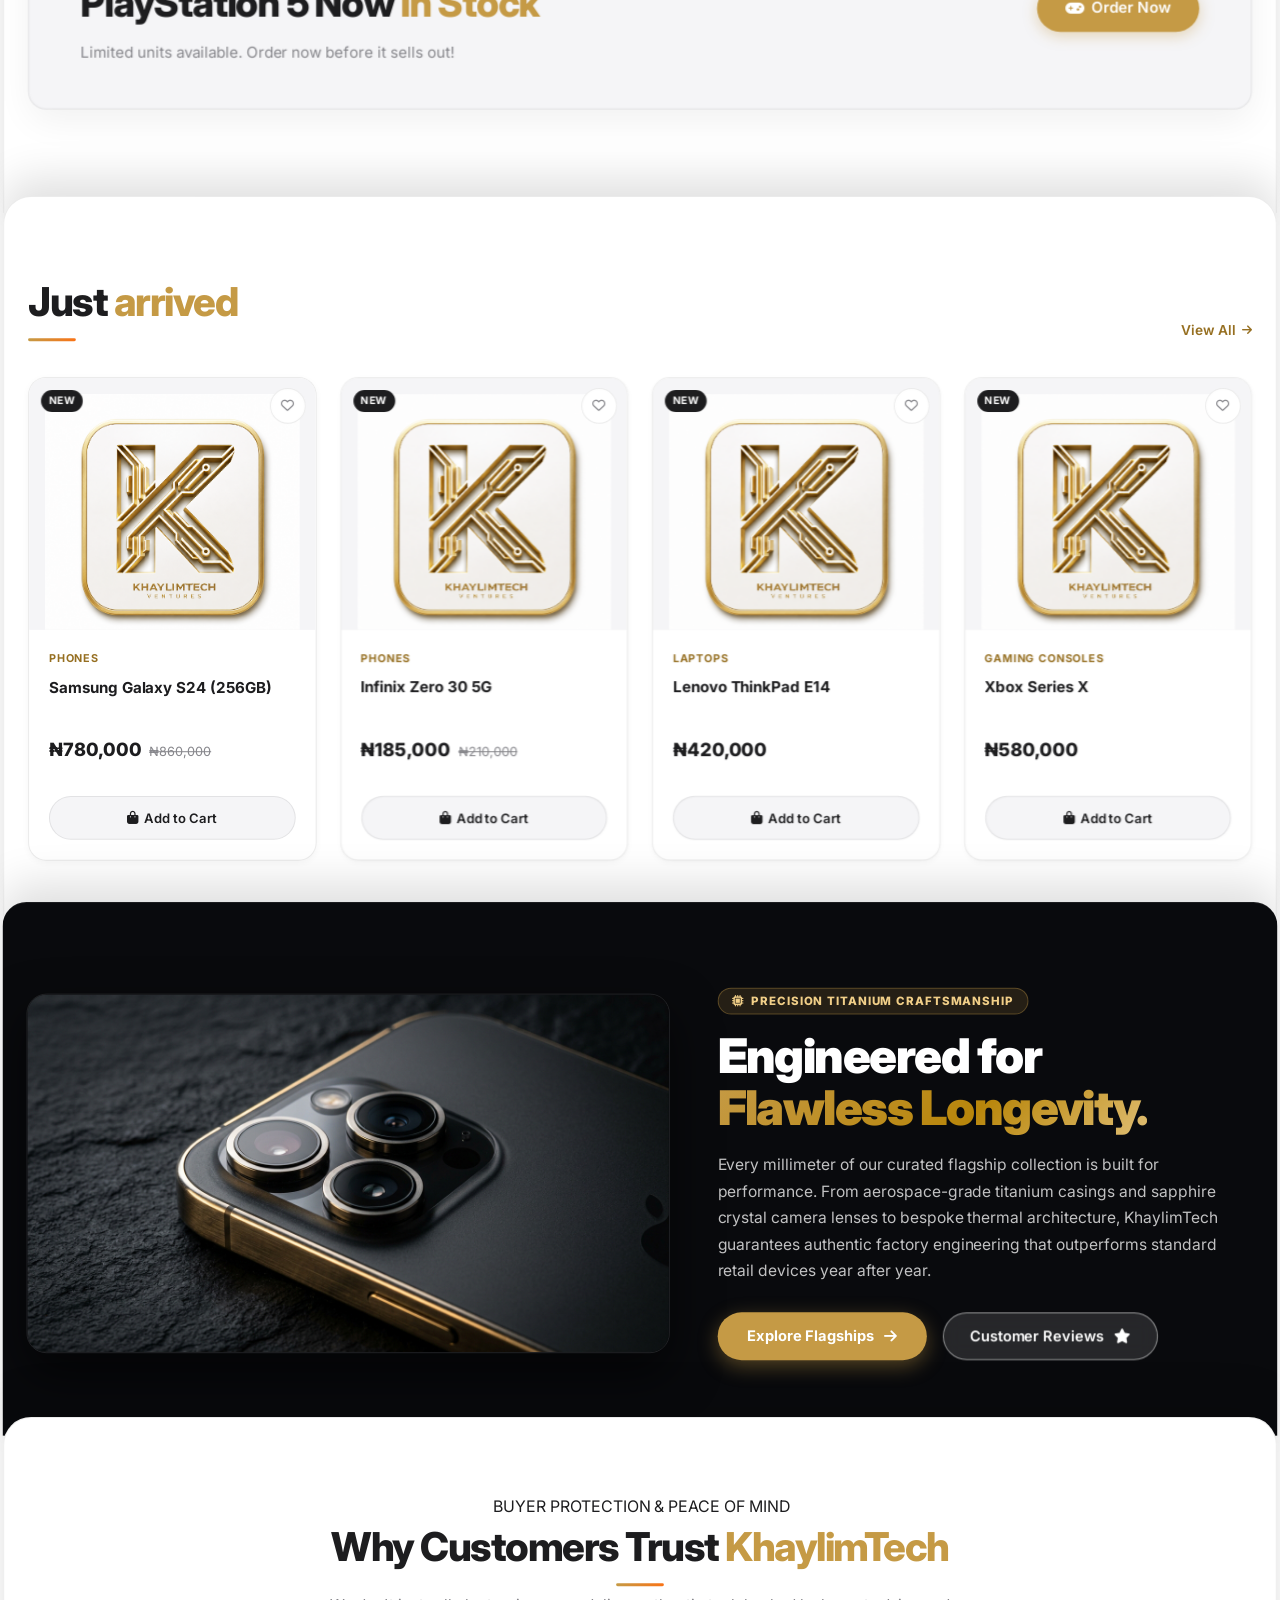
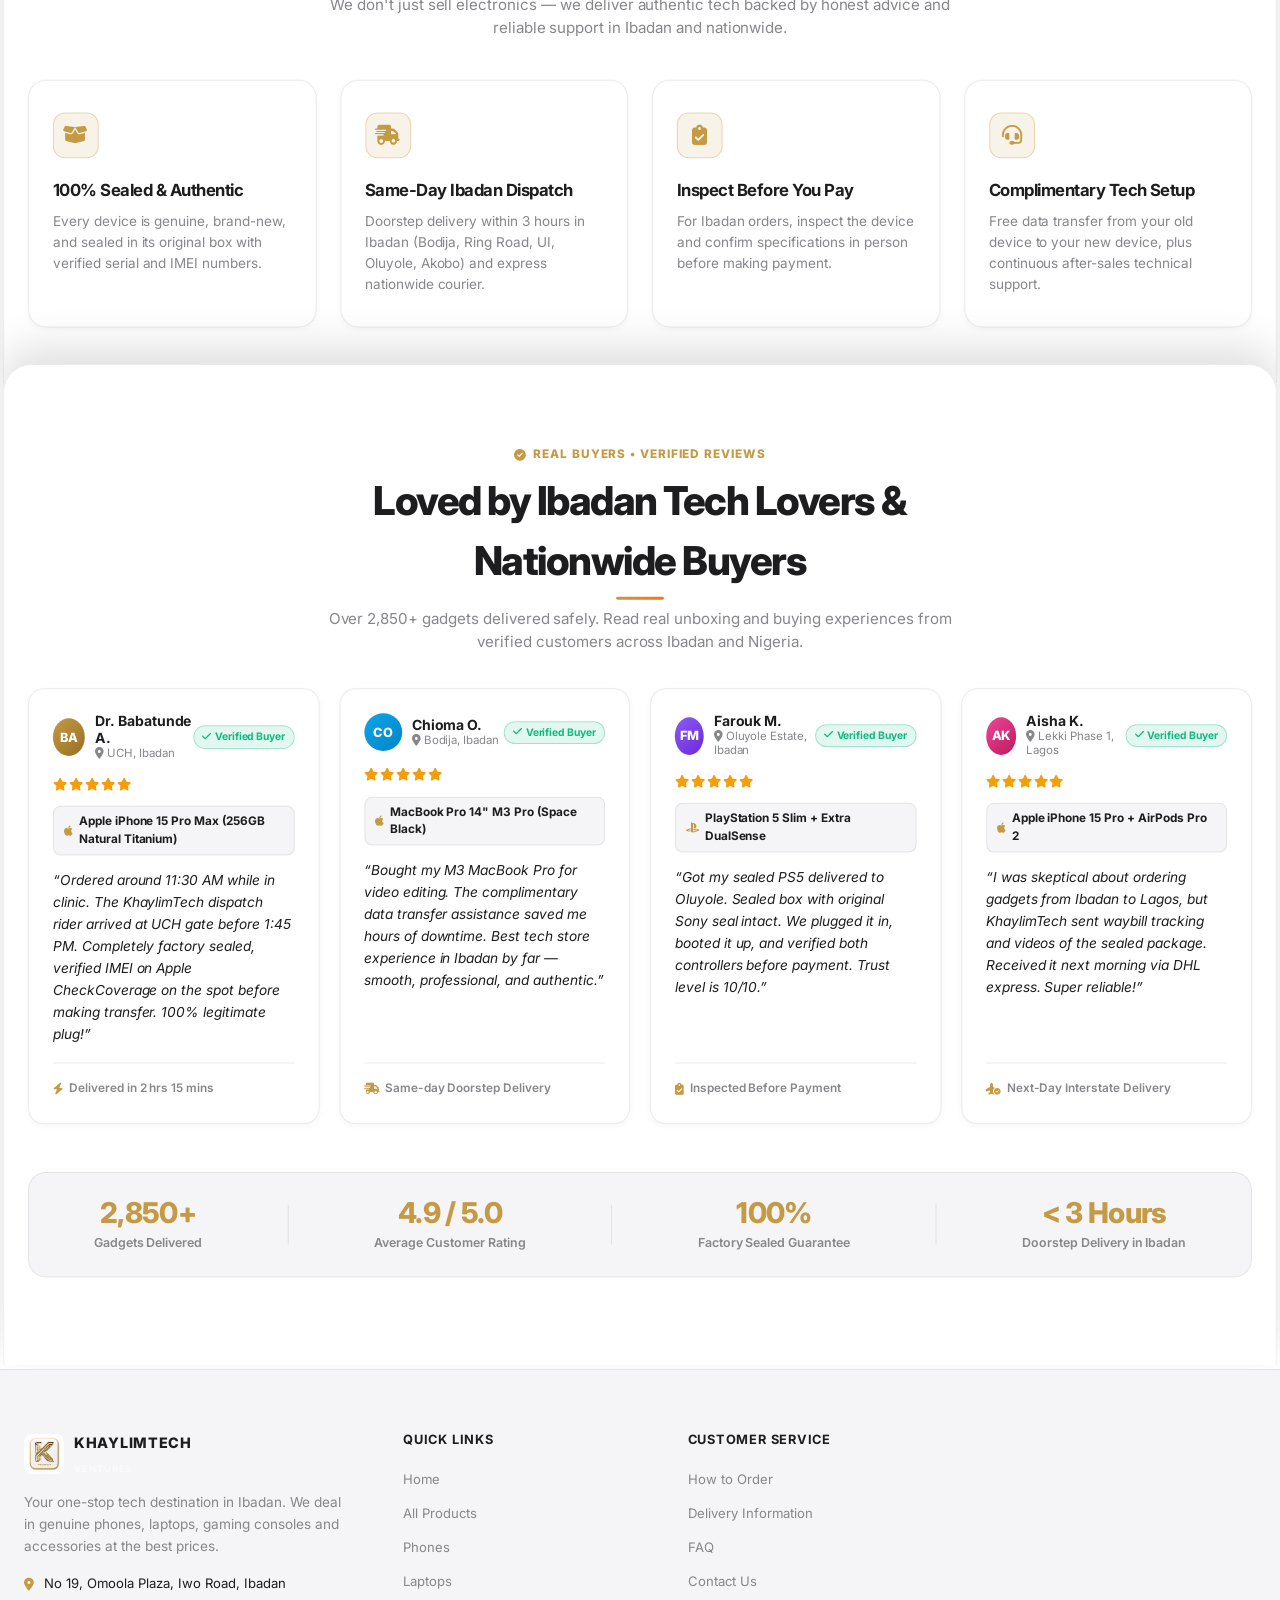
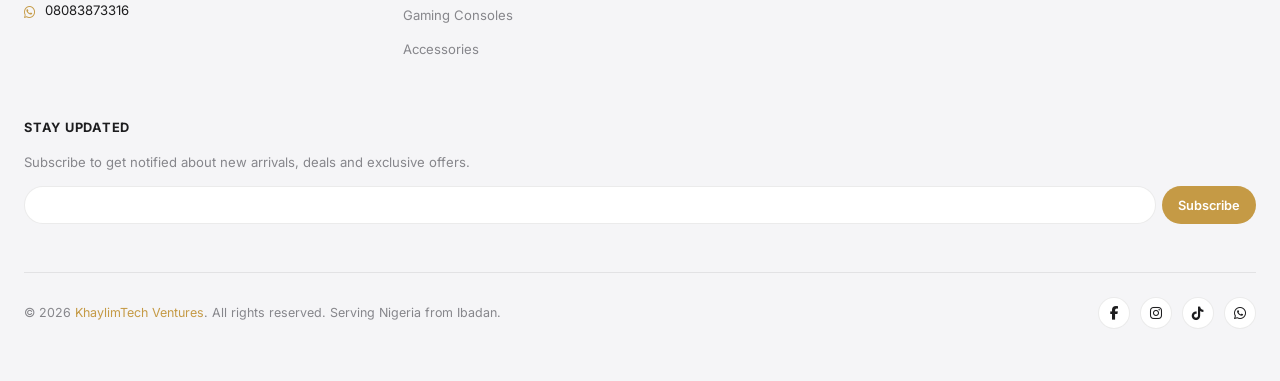
==== commit 6901c10a: "Revamp storefront design and responsive experience" ====
--- a/index.html
+++ b/index.html
@@ -3,28 +3,48 @@
 <head>
   <meta charset="UTF-8">
   <meta name="viewport" content="width=device-width, initial-scale=1.0">
-  <title>KhaylimTech Ventures — Smarter Tech. Better Life.</title>
-  <meta name="description" content="Your one-stop tech store for phones, laptops, gaming consoles and accessories in Ibadan. 100% authentic products, best prices, fast delivery.">
+  <title>KhaylimTech Ventures | Smarter Tech. Better Life.</title>
+  <meta name="description" content="Your trusted destination for genuine iPhones, Samsung Galaxy flagships, MacBooks, PS5 consoles, and accessories in Ibadan. 100% authentic products, best prices, same-day delivery.">
   <link rel="icon" type="image/png" href="assets/Lightmode_logo.png" id="favicon">
   <link rel="stylesheet" href="css/style.css">
   <link rel="stylesheet" href="css/responsive.css">
+  <link rel="stylesheet" href="css/animations.css">
+  <link rel="stylesheet" href="css/professional.css">
   <link rel="stylesheet" href="https://cdnjs.cloudflare.com/ajax/libs/font-awesome/6.5.0/css/all.min.css">
   <link rel="preconnect" href="https://fonts.googleapis.com">
   <style>
-    /* Featured section skeleton while loading */
-    .feat-skeleton { height: 320px; border-radius: 16px; }
+    .feat-skeleton { height: 320px; border-radius: 18px; }
   </style>
 </head>
-<body>
-
-<!-- ═══════════════════════════════════
-     NAVBAR
+<body class="has-utility-bar">
+
+<!-- ═══════════════════════════════════
+     1. TOP UTILITY BAR
+═══════════════════════════════════ -->
+<div class="top-utility-bar">
+  <div class="container top-utility-inner">
+    <div class="top-utility-left">
+      <span class="utility-badge"><i class="fa-solid fa-shield-halved"></i> 100% Authentic</span>
+      <span class="utility-text">Same-Day Doorstep Delivery in Ibadan &bull; Insured Nationwide Shipping</span>
+    </div>
+    <div class="top-utility-right">
+      <span class="utility-item"><i class="fa-solid fa-location-dot"></i> Iwo Road, Ibadan</span>
+      <span class="utility-sep">|</span>
+      <a href="tel:+2348083873316" class="utility-item"><i class="fa-solid fa-phone"></i> 08083873316</a>
+      <span class="utility-sep">|</span>
+      <a href="https://wa.me/2348083873316" target="_blank" class="utility-item whatsapp-link"><i class="fa-brands fa-whatsapp"></i> Order on WhatsApp</a>
+    </div>
+  </div>
+</div>
+
+<!-- ═══════════════════════════════════
+     2. GLOBAL NAVIGATION (Apple 52px Sticky Header)
 ═══════════════════════════════════ -->
 <nav class="navbar">
   <div class="container nav-inner">
     <!-- Logo -->
     <a href="/" class="nav-logo">
-      <img src="assets/logo.jpeg" alt="KhaylimTech Logo">
+      <img src="assets/Lightmode_logo.png" alt="KhaylimTech Logo">
       <div class="nav-logo-text">
         <span>KhaylimTech</span>
         <span>Ventures</span>
@@ -34,11 +54,43 @@
     <!-- Links -->
     <ul class="nav-links">
       <li><a href="/" class="active">Home</a></li>
-      <li><a href="/products">All Products</a></li>
-      <li><a href="/phones">Phones</a></li>
-      <li><a href="/laptops">Laptops</a></li>
-      <li><a href="/gaming">Gaming</a></li>
-      <li><a href="/accessories">Accessories</a></li>
+      <li class="nav-dropdown">
+        <a href="/products" class="nav-dropdown-trigger" aria-haspopup="true" aria-expanded="false">
+          <span>Catalog</span> <i class="fa-solid fa-chevron-down nav-caret"></i>
+        </a>
+        <div class="nav-dropdown-menu">
+          <div class="nav-dropdown-header">Categories</div>
+          <a href="/phones" class="nav-dropdown-item">
+            <div class="dropdown-item-icon"><i class="fa-solid fa-mobile-screen-button"></i></div>
+            <div class="dropdown-item-text">
+              <span class="dropdown-item-title">Phones</span>
+              <span class="dropdown-item-desc">iPhones &amp; Samsung</span>
+            </div>
+          </a>
+          <a href="/laptops" class="nav-dropdown-item">
+            <div class="dropdown-item-icon"><i class="fa-solid fa-laptop"></i></div>
+            <div class="dropdown-item-text">
+              <span class="dropdown-item-title">Laptops</span>
+              <span class="dropdown-item-desc">MacBooks &amp; Workstations</span>
+            </div>
+          </a>
+          <a href="/gaming" class="nav-dropdown-item">
+            <div class="dropdown-item-icon"><i class="fa-solid fa-gamepad"></i></div>
+            <div class="dropdown-item-text">
+              <span class="dropdown-item-title">Gaming</span>
+              <span class="dropdown-item-desc">PS5 Consoles &amp; DualSense</span>
+            </div>
+          </a>
+          <a href="/accessories" class="nav-dropdown-item">
+            <div class="dropdown-item-icon"><i class="fa-solid fa-headphones"></i></div>
+            <div class="dropdown-item-text">
+              <span class="dropdown-item-title">Accessories</span>
+              <span class="dropdown-item-desc">AirPods &amp; Smart Gear</span>
+            </div>
+          </a>
+        </div>
+      </li>
+      <li><a href="/how-to-order">How to Order</a></li>
       <li><a href="/about">About</a></li>
       <li><a href="/contact">Contact</a></li>
     </ul>
@@ -46,14 +98,14 @@
     <!-- Search -->
     <div class="nav-search">
       <i class="fa-solid fa-magnifying-glass search-icon"></i>
-      <input type="text" placeholder="Search gadgets...">
+      <input type="text" placeholder="Search devices..." aria-label="Search products">
       <div class="search-dropdown"></div>
     </div>
 
     <!-- Actions -->
     <div class="nav-actions">
-      <button class="nav-btn theme-toggle" title="Toggle theme">
-        <i class="fa-solid fa-sun"></i>
+      <button class="nav-btn theme-toggle" title="Toggle theme" aria-label="Toggle color theme">
+        <i class="fa-solid fa-moon"></i>
       </button>
       <a href="/cart" class="nav-btn" title="Cart">
         <i class="fa-solid fa-bag-shopping"></i>
@@ -67,107 +119,492 @@
 
   <!-- Mobile Nav -->
   <nav class="mobile-nav">
-    <a href="/" class="active">Home</a>
-    <a href="/products">All Products</a>
-    <a href="/phones">📱 Phones</a>
-    <a href="/laptops">💻 Laptops</a>
-    <a href="/gaming">🎮 Gaming</a>
-    <a href="/accessories">🔌 Accessories</a>
-    <a href="/about">ℹ️ About Us</a>
-    <a href="/contact">📩 Contact</a>
+    <a href="/" class="active"><i class="fa-solid fa-house"></i> Home</a>
+    <a href="/phones"><i class="fa-solid fa-mobile-screen-button"></i> Phones</a>
+    <a href="/laptops"><i class="fa-solid fa-laptop"></i> Laptops</a>
+    <a href="/gaming"><i class="fa-solid fa-gamepad"></i> Gaming Consoles</a>
+    <a href="/accessories"><i class="fa-solid fa-headphones"></i> Accessories</a>
+    <a href="/products" style="font-weight:700;color:var(--gold)"><i class="fa-solid fa-layer-group"></i> All Products</a>
+    <a href="/how-to-order"><i class="fa-solid fa-truck-fast"></i> How to Order</a>
+    <a href="/about"><i class="fa-solid fa-circle-info"></i> About Us</a>
+    <a href="/contact"><i class="fa-solid fa-envelope"></i> Contact</a>
   </nav>
 </nav>
 
 <!-- ═══════════════════════════════════
-     HERO BANNER
-═══════════════════════════════════ -->
-<section class="hero">
-  <img src="assets/banner.jpeg" alt="KhaylimTech Ventures Banner" class="hero-bg">
-  <div class="hero-overlay"></div>
-  <div class="container hero-inner">
-    <div class="hero-content">
-      <div class="hero-tag">
-        <i class="fa-solid fa-bolt"></i> Nigeria's Trusted Gadget Store
-      </div>
-      <h1 class="hero-title">
-        Your One-Stop<br><span>Tech Store</span>
-      </h1>
-      <p class="hero-subtitle">Smarter Tech. Better Life.</p>
-      <div class="hero-cats">
-        <a href="/phones" class="hero-cat">📱 Phones</a>
-        <a href="/laptops" class="hero-cat">💻 Laptops</a>
-        <a href="/gaming" class="hero-cat">🎮 Gaming</a>
-        <a href="/accessories" class="hero-cat">🔌 Accessories</a>
-      </div>
-      <div class="hero-actions">
-        <a href="/products" class="btn-gold">
-          <i class="fa-solid fa-bag-shopping"></i> Shop Now
+     3. CATEGORY ICON RAIL (Apple Sub-Nav)
+═══════════════════════════════════ -->
+<div class="category-rail">
+  <div class="container category-rail-inner">
+    <a href="/phones" class="rail-item">
+      <i class="fa-solid fa-mobile-screen-button rail-icon"></i>
+      <span class="rail-label">Phones</span>
+      <span class="rail-sub">iPhone &amp; Galaxy</span>
+    </a>
+    <a href="/laptops" class="rail-item">
+      <i class="fa-solid fa-laptop rail-icon"></i>
+      <span class="rail-label">Laptops</span>
+      <span class="rail-sub">MacBook &amp; PC</span>
+    </a>
+    <a href="/gaming" class="rail-item">
+      <i class="fa-solid fa-gamepad rail-icon"></i>
+      <span class="rail-label">Gaming</span>
+      <span class="rail-sub">PS5 &amp; Gear</span>
+    </a>
+    <a href="/accessories" class="rail-item">
+      <i class="fa-solid fa-headphones rail-icon"></i>
+      <span class="rail-label">Accessories</span>
+      <span class="rail-sub">AirPods &amp; Audio</span>
+    </a>
+  </div>
+</div>
+
+<!-- ═══════════════════════════════════
+     4. EDITORIAL LUXURY LIFESTYLE HERO (Reference Image 1)
+═══════════════════════════════════ -->
+<section class="editorial-hero-wrap editorial-stack-panel" data-stack-label="KhaylimTech edit">
+  <div class="container editorial-hero-container">
+    <div class="editorial-hero">
+      <img src="assets/khaylimtech-nigerian-hero-v3.png" alt="Nigerian technology professional holding a flagship smartphone" class="editorial-hero-img">
+      <div class="editorial-hero-overlay"></div>
+
+
+      <!-- Vertical Social Bar (Matches Reference Image 1) -->
+      <div class="hero-social-vert">
+        <a href="https://www.instagram.com/_khaylimtech7_/" target="_blank" rel="noopener" aria-label="Instagram"><i class="fa-brands fa-instagram"></i></a>
+        <a href="https://www.tiktok.com/@khaylim01" target="_blank" rel="noopener" aria-label="TikTok"><i class="fa-brands fa-tiktok"></i></a>
+        <a href="https://wa.me/2348083873316" target="_blank" rel="noopener" aria-label="WhatsApp Direct"><i class="fa-brands fa-whatsapp"></i></a>
+      </div>
+
+      <!-- Hero Main Content -->
+      <div class="editorial-hero-content">
+        <div class="editorial-hero-badge">
+          <i class="fa-solid fa-gem text-gold"></i>
+          <span>TECH YOU CAN TRUST &bull; AUTHENTIC TECH ELEVATED &bull; IBADAN</span>
+        </div>
+        <h1 class="editorial-hero-title">
+          EXPERIENCE<br>
+          <span class="gradient-gold-text">UNPARALLELED</span><br>
+          TECH ELEGANCE.
+        </h1>
+        <p class="editorial-hero-desc">
+          Tech You Can Trust. Original iPhones, flagship MacBooks, studio audio, and PlayStation consoles. Sealed in box with verified serials, 1-year warranty, and same-day delivery in Ibadan.
+        </p>
+        <div class="editorial-hero-actions">
+          <a href="/products" class="btn-editorial-gold">
+            Browse Collection <i class="fa-solid fa-arrow-right"></i>
+          </a>
+          <a href="https://wa.me/2348083873316?text=Hello%20KhaylimTech!%20I%20am%20interested%20in%20ordering%20a%20flagship%20device." target="_blank" rel="noopener" class="btn-editorial-ghost btn-ghost-gold">
+            <i class="fa-brands fa-whatsapp"></i> Order on WhatsApp
+          </a>
+        </div>
+      </div>
+    </div>
+  </div>
+</section>
+
+<!-- ═══════════════════════════════════
+     5. BRAND STORY & PHILOSOPHY BLOCK (Reference Image 1)
+═══════════════════════════════════ -->
+<section class="brand-story-section editorial-stack-panel" data-stack-label="Our standard">
+  <div class="container">
+    <div class="brand-story-grid">
+      <div class="story-heading-wrap">
+        <h2 class="story-heading">
+          We believe in original tech that <span class="gold-underline-word">lasts.</span>
+        </h2>
+        <a href="/products" class="btn-story-outline">
+          Our Collection <i class="fa-solid fa-arrow-right"></i>
         </a>
-        <a href="/phones" class="btn-outline">
-          <i class="fa-solid fa-mobile-screen"></i> View Phones
+      </div>
+      <div class="story-text-wrap">
+        <p class="story-lead-p">
+          In an electronics market filled with refurbished compromises and uncertain provenance, KhaylimTech was established in Ibadan with one uncompromising commitment: 100% factory-sealed authenticity.
+        </p>
+        <p>
+          Every smartphone, laptop, console, and studio audio device in our vault arrives in its original factory packaging with verifiable IMEI numbers, active brand warranty, and our signature inspect-before-payment assurance across Bodija, Ring Road, UI, Oluyole, and nationwide.
+        </p>
+      </div>
+    </div>
+  </div>
+</section>
+
+<!-- ═══════════════════════════════════
+     6. CATEGORY SHOWCASE PODIUMS (Reference Images 1 & 4)
+═══════════════════════════════════ -->
+<section class="category-podiums-section editorial-stack-panel" data-stack-label="Collections">
+  <div class="container">
+    <div class="category-podiums-grid">
+
+      <!-- Podium 1: Phones -->
+      <a href="/phones" class="podium-card">
+        <div class="podium-media">
+          <img src="https://images.unsplash.com/photo-1695048133142-1a20484d2569?w=500&q=80" alt="Flagship Smartphones">
+        </div>
+        <div class="podium-info">
+          <div class="podium-title-row">
+            <span class="podium-title">Phones</span>
+            <span class="podium-count">5 Models</span>
+          </div>
+          <div class="podium-sub">
+            <span>iPhone &amp; Galaxy Flagships</span>
+            <i class="fa-solid fa-arrow-right"></i>
+          </div>
+        </div>
+      </a>
+
+      <!-- Podium 2: Laptops -->
+      <a href="/laptops" class="podium-card">
+        <div class="podium-media">
+          <img src="https://images.unsplash.com/photo-1611186871348-b1ce696e52c9?w=500&q=80" alt="Apple MacBooks & Premium Laptops">
+        </div>
+        <div class="podium-info">
+          <div class="podium-title-row">
+            <span class="podium-title">Laptops</span>
+            <span class="podium-count">5 Models</span>
+          </div>
+          <div class="podium-sub">
+            <span>MacBook Pro &amp; Air M2/M3</span>
+            <i class="fa-solid fa-arrow-right"></i>
+          </div>
+        </div>
+      </a>
+
+      <!-- Podium 3: Gaming -->
+      <a href="/gaming" class="podium-card">
+        <div class="podium-media">
+          <img src="https://images.unsplash.com/photo-1607853202273-797f1c22a38e?w=500&q=80" alt="PlayStation Consoles">
+        </div>
+        <div class="podium-info">
+          <div class="podium-title-row">
+            <span class="podium-title">Gaming</span>
+            <span class="podium-count">4 Models</span>
+          </div>
+          <div class="podium-sub">
+            <span>PS5 Slim &amp; Controllers</span>
+            <i class="fa-solid fa-arrow-right"></i>
+          </div>
+        </div>
+      </a>
+
+      <!-- Podium 4: Accessories -->
+      <a href="/accessories" class="podium-card">
+        <div class="podium-media">
+          <img src="https://images.unsplash.com/photo-1600294037681-c80b4cb5b434?w=500&q=80" alt="Audio & Original Accessories">
+        </div>
+        <div class="podium-info">
+          <div class="podium-title-row">
+            <span class="podium-title">Accessories</span>
+            <span class="podium-count">6 Items</span>
+          </div>
+          <div class="podium-sub">
+            <span>AirPods, Sound &amp; Power</span>
+            <i class="fa-solid fa-arrow-right"></i>
+          </div>
+        </div>
+      </a>
+
+    </div>
+  </div>
+</section>
+
+<!-- ═══════════════════════════════════
+     7. DEAL OF THE DAY LIVE COUNTDOWN (Reference Image 3)
+═══════════════════════════════════ -->
+<section class="deal-countdown-section editorial-stack-panel" data-stack-label="Limited offer">
+  <div class="container">
+    <div class="deal-countdown-box">
+      <div class="deal-info-side">
+        <div class="deal-tag-pill">
+          <i class="fa-solid fa-bolt"></i> DEAL OF THE DAY &bull; SAVE ₦100,000
+        </div>
+        <h3 class="deal-title">Apple AirPods Pro (2nd Gen)</h3>
+        <p class="deal-subtitle">MagSafe Charging Case (USB-C), 2x Active Noise Cancellation, and Spatial Audio. Factory sealed stock in Ibadan.</p>
+      </div>
+
+      <!-- Live Digital Countdown Clock -->
+      <div class="deal-timer-wrap">
+        <div class="timer-block">
+          <span class="timer-num" id="countdown-days">02</span>
+          <span class="timer-lbl">Days</span>
+        </div>
+        <span class="timer-sep">:</span>
+        <div class="timer-block">
+          <span class="timer-num" id="countdown-hours">14</span>
+          <span class="timer-lbl">Hours</span>
+        </div>
+        <span class="timer-sep">:</span>
+        <div class="timer-block">
+          <span class="timer-num" id="countdown-mins">38</span>
+          <span class="timer-lbl">Mins</span>
+        </div>
+        <span class="timer-sep">:</span>
+        <div class="timer-block">
+          <span class="timer-num" id="countdown-secs">45</span>
+          <span class="timer-lbl">Secs</span>
+        </div>
+      </div>
+
+      <!-- CTA -->
+      <div class="deal-action-side">
+        <a href="/product/ac001" class="btn-editorial-gold" style="padding: 12px 28px;">
+          Claim Deal (₦95,000) <i class="fa-solid fa-arrow-right"></i>
         </a>
-      </div>
-    </div>
-    <div class="hero-visual">
-      <div class="hero-showcase">
-        <div class="showcase-label"><i class="fa-solid fa-fire"></i> Featured Products</div>
-        <div class="showcase-track" id="showcase-track"></div>
-        <div class="showcase-dots" id="showcase-dots"></div>
-      </div>
-    </div>
-  </div>
-</section>
-
-<!-- Trust Strip -->
-<div class="trust-strip">
-  <div class="container trust-inner">
-    <div class="trust-item"><i class="fa-solid fa-shield-halved"></i> 100% Authentic Products</div>
-    <div class="trust-item"><i class="fa-solid fa-tag"></i> Best Prices</div>
-    <div class="trust-item"><i class="fa-solid fa-truck-fast"></i> Same-Day in Ibadan · 1&ndash;3 Days Nationwide</div>
-    <div class="trust-item"><i class="fa-solid fa-headset"></i> Customer Support</div>
-    <div class="trust-item"><i class="fa-brands fa-whatsapp"></i> Order via WhatsApp</div>
+        <a href="https://wa.me/2348083873316?text=Hello%20KhaylimTech!%20I%20want%20to%20claim%20the%20AirPods%20Pro%20deal." target="_blank" rel="noopener" class="btn-editorial-ghost" style="padding: 12px 20px;">
+          <i class="fa-brands fa-whatsapp"></i> WhatsApp
+        </a>
+      </div>
+    </div>
+  </div>
+</section>
+
+<!-- ═══════════════════════════════════
+     5. STORE GUARANTEES BAR (Apple 4-Grid Matrix)
+═══════════════════════════════════ -->
+<div class="trust-bar">
+  <div class="container trust-grid">
+    <div class="trust-card">
+      <div class="trust-icon"><i class="fa-solid fa-shield-halved"></i></div>
+      <div class="trust-card-text">
+        <strong>100% Sealed Original</strong>
+        <span>Factory sealed with verified IMEI</span>
+      </div>
+    </div>
+    <div class="trust-card">
+      <div class="trust-icon"><i class="fa-solid fa-truck-fast"></i></div>
+      <div class="trust-card-text">
+        <strong>Same-Day Ibadan Dispatch</strong>
+        <span>3-hour doorstep delivery</span>
+      </div>
+    </div>
+    <div class="trust-card">
+      <div class="trust-icon"><i class="fa-solid fa-circle-check"></i></div>
+      <div class="trust-card-text">
+        <strong>Inspect on Delivery</strong>
+        <span>Verify specs before payment</span>
+      </div>
+    </div>
+    <div class="trust-card">
+      <div class="trust-icon" style="color:#128c7e; background:var(--gold-subtle); border-color:var(--gold-border)"><i class="fa-brands fa-whatsapp"></i></div>
+      <div class="trust-card-text">
+        <strong>Instant WhatsApp Checkout</strong>
+        <span>Order directly with our team</span>
+      </div>
+    </div>
   </div>
 </div>
 
 <!-- ═══════════════════════════════════
-     CATEGORIES
-═══════════════════════════════════ -->
-<section class="section">
-  <div class="container">
-    <div class="section-header">
+     6. APPLE BENTO SHOWCASE (Featured Flagships)
+═══════════════════════════════════ -->
+<section class="section home-stack-panel stack-panel-flagships" data-stack-label="Flagship highlights">
+  <div class="container">
+    <div class="section-header text-center" style="margin-bottom: 48px;">
+      <div style="max-width: 700px; margin-inline: auto;">
+        <span class="utility-badge" style="margin-bottom: 12px; display: inline-block;">FLAGSHIP HIGHLIGHTS</span>
+        <h2 class="section-title">The Best of Personal Tech.</h2>
+        <p class="section-subtitle">Original, factory-sealed devices tested and backed by manufacturer warranty.</p>
+      </div>
+    </div>
+
+    <!-- Hero Bento Card: Apple iPhone 15 (Matches Apple Pride/Watch Feature Card) -->
+    <div class="bento-hero-card">
+      <div class="bento-hero-media">
+        <img src="https://images.unsplash.com/photo-1695048133142-1a20484d2569?w=700&q=80" alt="Apple iPhone 15 Pro Titanium Flagship">
+      </div>
+      <div class="bento-hero-content">
+        <span class="bento-card-badge"><i class="fa-brands fa-apple"></i> Apple Flagship</span>
+        <h3>iPhone 15</h3>
+        <p class="bento-card-desc">Featuring Dynamic Island, 48MP main camera with 2x optical-quality telephoto, aerospace-grade aluminum, USB-C connectivity, and all-day battery life.</p>
+        <div class="bento-price">From ₦920,000</div>
+        <div class="bento-links">
+          <a href="/product/ph001" class="btn-gold"><i class="fa-solid fa-bag-shopping"></i> View Product</a>
+          <a href="https://wa.me/2348083873316?text=Hello%20KhaylimTech!%20I%20want%20to%20order%20the%20iPhone%2015." target="_blank" class="btn-ghost-gold">
+            Order on WhatsApp <i class="fa-solid fa-chevron-right"></i>
+          </a>
+        </div>
+      </div>
+    </div>
+
+    <!-- Bento Trio Grid: MacBook, PS5, AirPods (Matches Apple 3-Card Row) -->
+    <div class="bento-trio-grid">
+      <!-- Bento Item 1: MacBook Air M2 -->
+      <div class="bento-card">
+        <div>
+          <span class="bento-card-badge"><i class="fa-brands fa-apple"></i> Supercharged by M2</span>
+          <h3>MacBook Air M2</h3>
+          <p class="bento-card-desc">Strikingly thin design, 18-hour battery, 13.6" Liquid Retina display, and MagSafe fast charging.</p>
+          <div class="bento-price">From ₦1,200,000</div>
+          <div class="bento-links">
+            <a href="/product/lp001" class="btn-gold" style="padding:8px 18px;font-size:0.82rem">View Device</a>
+            <a href="https://wa.me/2348083873316?text=Hello%20KhaylimTech!%20I%20want%20to%20order%20the%20MacBook%20Air%20M2." target="_blank" class="btn-ghost-gold" style="padding:8px 16px;font-size:0.82rem">WhatsApp</a>
+          </div>
+        </div>
+        <div class="bento-card-media">
+          <img src="https://images.unsplash.com/photo-1611186871348-b1ce696e52c9?w=500&q=80" alt="MacBook Air M2">
+        </div>
+      </div>
+
+      <!-- Bento Item 2: PlayStation 5 Slim -->
+      <div class="bento-card">
+        <div>
+          <span class="bento-card-badge"><i class="fa-brands fa-playstation"></i> Next-Gen Gaming</span>
+          <h3>PlayStation 5</h3>
+          <p class="bento-card-desc">Ultra-high-speed 1TB SSD, haptic feedback triggers, and stunning 4K HDR ray tracing. DualSense controller included.</p>
+          <div class="bento-price">From ₦620,000</div>
+          <div class="bento-links">
+            <a href="/product/gc001" class="btn-gold" style="padding:8px 18px;font-size:0.82rem">View Device</a>
+            <a href="https://wa.me/2348083873316?text=Hello%20KhaylimTech!%20I%20want%20to%20order%20the%20PlayStation%205." target="_blank" class="btn-ghost-gold" style="padding:8px 16px;font-size:0.82rem">WhatsApp</a>
+          </div>
+        </div>
+        <div class="bento-card-media">
+          <img src="https://images.unsplash.com/photo-1607853202273-797f1c22a38e?w=500&q=80" alt="Sony PlayStation 5 Console">
+        </div>
+      </div>
+
+      <!-- Bento Item 3: AirPods Pro (2nd Gen) -->
+      <div class="bento-card">
+        <div>
+          <span class="bento-card-badge"><i class="fa-solid fa-headphones"></i> Immersive Audio</span>
+          <h3>AirPods Pro 2</h3>
+          <p class="bento-card-desc">Up to 2x more Active Noise Cancellation, Adaptive Transparency, and Personalized Spatial Audio.</p>
+          <div class="bento-price">From ₦95,000</div>
+          <div class="bento-links">
+            <a href="/product/ac001" class="btn-gold" style="padding:8px 18px;font-size:0.82rem">View Device</a>
+            <a href="https://wa.me/2348083873316?text=Hello%20KhaylimTech!%20I%20want%20to%20order%20the%20AirPods%20Pro." target="_blank" class="btn-ghost-gold" style="padding:8px 16px;font-size:0.82rem">WhatsApp</a>
+          </div>
+        </div>
+        <div class="bento-card-media">
+          <img src="https://images.unsplash.com/photo-1600294037681-c80b4cb5b434?w=500&q=80" alt="Apple AirPods Pro 2">
+        </div>
+      </div>
+    </div>
+  </div>
+</section>
+
+<!-- ═══════════════════════════════════
+     8. ATMOSPHERIC SCULPTED SOUND BANNER (Reference Images 1 & 3)
+═══════════════════════════════════ -->
+<section class="sound-sculpted-section editorial-stack-panel" data-stack-label="Studio audio">
+  <div class="container">
+    <div class="sound-sculpted-banner">
+      <div class="sound-sculpted-overlay"></div>
+      <div class="sound-sculpted-content">
+        <h2 class="sound-sculpted-title">Sound.<br><span class="gradient-gold-text">Sculpted.</span></h2>
+        <p class="sound-sculpted-desc">
+          Studio-grade acoustics and immersive spatial audio crafted for true audiophiles. Explore our certified wireless audio collection.
+        </p>
+        <a href="/accessories" class="btn-editorial-gold" style="display:inline-flex;">
+          Shop Audio &amp; Gear <i class="fa-solid fa-arrow-right"></i>
+        </a>
+      </div>
+    </div>
+  </div>
+</section>
+
+<!-- ═══════════════════════════════════
+     9. INTERACTIVE FEATURED DETAIL SHOWCASE (Reference Image 1 Bottom)
+═══════════════════════════════════ -->
+<section class="featured-detail-section editorial-stack-panel" data-stack-label="Featured device">
+  <div class="container">
+    <div class="featured-detail-card">
+      <!-- Rotating Circular Stamp (Image 1 Bottom) -->
+      <div class="featured-circular-stamp">
+        ★ KHAYLIM ★<br>FEATURED<br>FLAGSHIP
+      </div>
+
+      <!-- Thumbnails Column -->
+      <div class="detail-thumbs-col">
+        <button type="button" class="detail-thumb-btn active" data-img="https://images.unsplash.com/photo-1695048133142-1a20484d2569?w=700&q=80" aria-label="Titanium Angled View">
+          <img src="https://images.unsplash.com/photo-1695048133142-1a20484d2569?w=150&q=80" alt="iPhone 15 Pro Angle">
+        </button>
+        <button type="button" class="detail-thumb-btn" data-img="https://images.unsplash.com/photo-1592750475338-74b7b21085ab?w=700&q=80" aria-label="Front Display View">
+          <img src="https://images.unsplash.com/photo-1592750475338-74b7b21085ab?w=150&q=80" alt="iPhone 15 Pro Display">
+        </button>
+        <button type="button" class="detail-thumb-btn" data-img="https://images.unsplash.com/photo-1510557880182-3d4d3cba35a5?w=700&q=80" aria-label="Rear Camera View">
+          <img src="https://images.unsplash.com/photo-1510557880182-3d4d3cba35a5?w=150&q=80" alt="iPhone 15 Pro Camera">
+        </button>
+      </div>
+
+      <!-- Main Showcase Photo -->
+      <div class="detail-hero-media-wrap">
+        <img id="detail-main-img" src="https://images.unsplash.com/photo-1695048133142-1a20484d2569?w=700&q=80" alt="Apple iPhone 15 Pro Natural Titanium Flagship">
+      </div>
+
+      <!-- Product Specs & Actions -->
+      <div class="detail-specs-content">
+        <div class="detail-brand-badge">
+          <i class="fa-brands fa-apple"></i> Apple Certified &bull; In Stock
+        </div>
+        <h3 class="detail-product-title">iPhone 15 Pro (128GB)</h3>
+        <div class="detail-reviews-row">
+          <div class="detail-stars">
+            <i class="fa-solid fa-star"></i>
+            <i class="fa-solid fa-star"></i>
+            <i class="fa-solid fa-star"></i>
+            <i class="fa-solid fa-star"></i>
+            <i class="fa-solid fa-star"></i>
+          </div>
+          <span class="detail-review-count">(124 verified reviews)</span>
+        </div>
+        <div class="detail-price-row">
+          <span class="detail-price-main">₦920,000</span>
+          <span class="detail-price-old">₦1,050,000</span>
+        </div>
+        <p class="detail-desc">
+          Engineered from aerospace-grade Natural Titanium with the breakthrough A17 Pro chip, custom Action button, and pro camera system featuring 48MP main sensor. Factory sealed with 1-year Apple warranty.
+        </p>
+        <div class="detail-actions-row">
+          <a href="/product/ph001" class="btn-editorial-gold" style="padding: 12px 28px;">
+            <i class="fa-solid fa-bag-shopping"></i> View Details
+          </a>
+          <a href="https://wa.me/2348083873316?text=Hello%20KhaylimTech!%20I%20want%20to%20order%20the%20iPhone%2015%20Pro%20(128GB)%20Natural%20Titanium." target="_blank" rel="noopener" class="btn-editorial-ghost" style="padding: 12px 22px;">
+            <i class="fa-brands fa-whatsapp"></i> Order on WhatsApp
+          </a>
+        </div>
+      </div>
+    </div>
+  </div>
+</section>
+
+<!-- ═══════════════════════════════════
+     10. SHOP BY CATEGORY
+═══════════════════════════════════ -->
+<section class="section home-stack-panel stack-panel-categories" data-stack-label="Shop by category">
+  <div class="container">
+    <div class="section-header reveal">
       <div>
         <h2 class="section-title">Shop by <span>Category</span></h2>
         <span class="section-line"></span>
       </div>
       <a href="/products" class="view-all">View All <i class="fa-solid fa-arrow-right"></i></a>
     </div>
-    <div class="category-grid" id="category-grid"></div>
-  </div>
-</section>
-
-<!-- ═══════════════════════════════════
-     FEATURED PRODUCTS
-═══════════════════════════════════ -->
-<section class="section" style="padding-top:0">
-  <div class="container">
-    <div class="section-header">
+    <div class="category-grid reveal-stagger" id="category-grid"></div>
+  </div>
+</section>
+
+<!-- ═══════════════════════════════════
+     8. FEATURED PRODUCTS
+═══════════════════════════════════ -->
+<section class="section home-stack-panel stack-panel-featured" data-stack-label="Featured products">
+  <div class="container">
+    <div class="section-header reveal">
       <div>
-        <h2 class="section-title">🔥 <span>Featured</span> Products</h2>
+        <h2 class="section-title"><span>Featured</span> products</h2>
         <span class="section-line"></span>
       </div>
       <a href="/products" class="view-all">View All <i class="fa-solid fa-arrow-right"></i></a>
     </div>
-    <div class="product-grid" id="featured-grid"></div>
-  </div>
-</section>
+    <div class="product-grid reveal-stagger" id="featured-grid"></div>
+  </div>
 
 <!-- ═══════════════════════════════════
      PROMO BANNER
 ═══════════════════════════════════ -->
 <div class="container">
-  <div class="promo-banner" id="promo-banner">
+  <div class="promo-banner reveal" id="promo-banner">
     <div class="promo-text">
-      <p class="promo-tag" id="promo-tag">🎮 New Arrival</p>
+      <p class="promo-tag" id="promo-tag">New arrival</p>
       <h2 id="promo-title">PlayStation 5 Now <span>In Stock</span></h2>
       <p id="promo-desc">Limited units available. Order now before it sells out!</p>
     </div>
@@ -176,20 +613,245 @@
     </a>
   </div>
 </div>
+</section>
 
 <!-- ═══════════════════════════════════
      NEW ARRIVALS
 ═══════════════════════════════════ -->
-<section class="section">
-  <div class="container">
-    <div class="section-header">
+<section class="section home-stack-panel stack-panel-arrivals" data-stack-label="New arrivals">
+  <div class="container">
+    <div class="section-header reveal">
       <div>
-        <h2 class="section-title">✨ New <span>Arrivals</span></h2>
+        <h2 class="section-title">Just <span>arrived</span></h2>
         <span class="section-line"></span>
       </div>
       <a href="/products" class="view-all">View All <i class="fa-solid fa-arrow-right"></i></a>
     </div>
-    <div class="product-grid" id="new-grid"></div>
+    <div class="product-grid reveal-stagger" id="new-grid"></div>
+  </div>
+</section>
+
+<!-- ═══════════════════════════════════
+     13. MACRO HARDWARE CRAFTSMANSHIP (Reference Image 4 Bottom)
+═══════════════════════════════════ -->
+<section class="macro-hardware-section editorial-stack-panel" data-stack-label="Craftsmanship">
+  <div class="container">
+    <div class="macro-hardware-grid">
+      <div class="macro-media-wrap">
+        <img src="assets/flagship_dark_macro.jpg" alt="Macro Precision Hardware Engineering" loading="lazy">
+      </div>
+      <div class="macro-content-wrap">
+        <div class="macro-badge">
+          <i class="fa-solid fa-microchip"></i> PRECISION TITANIUM CRAFTSMANSHIP
+        </div>
+        <h2 class="macro-title">
+          Engineered for <br>
+          <span class="gradient-gold-text">Flawless Longevity.</span>
+        </h2>
+        <p class="macro-desc">
+          Every millimeter of our curated flagship collection is built for performance. From aerospace-grade titanium casings and sapphire crystal camera lenses to bespoke thermal architecture, KhaylimTech guarantees authentic factory engineering that outperforms standard retail devices year after year.
+        </p>
+        <div style="display:flex; gap:16px; flex-wrap:wrap;">
+          <a href="/products" class="btn-editorial-gold">
+            Explore Flagships <i class="fa-solid fa-arrow-right"></i>
+          </a>
+          <a href="#customer-stories" class="btn-editorial-ghost">
+            Customer Reviews <i class="fa-solid fa-star"></i>
+          </a>
+        </div>
+      </div>
+    </div>
+  </div>
+</section>
+
+<!-- ═══════════════════════════════════
+     WHY SHOP WITH KHAYLIMTECH
+═══════════════════════════════════ -->
+<section class="section why-section home-stack-panel stack-panel-trust" data-stack-label="Why customers trust us">
+  <div class="container">
+    <div class="section-header reveal text-center" style="justify-content:center">
+      <div style="max-width: 650px; margin: 0 auto;">
+        <div class="why-eyebrow"><i class="fa-solid fa-shield-check text-gold"></i> BUYER PROTECTION &amp; PEACE OF MIND</div>
+        <h2 class="section-title">Why Customers Trust <span>KhaylimTech</span></h2>
+        <span class="section-line" style="margin-inline:auto"></span>
+        <p class="section-subtitle">We don't just sell electronics — we deliver authentic tech backed by honest advice and reliable support in Ibadan and nationwide.</p>
+      </div>
+    </div>
+
+    <div class="why-grid reveal-stagger">
+      <div class="why-card">
+        <div class="why-icon"><i class="fa-solid fa-box-open"></i></div>
+        <h3>100% Sealed &amp; Authentic</h3>
+        <p>Every device is genuine, brand-new, and sealed in its original box with verified serial and IMEI numbers.</p>
+      </div>
+      <div class="why-card">
+        <div class="why-icon"><i class="fa-solid fa-truck-fast"></i></div>
+        <h3>Same-Day Ibadan Dispatch</h3>
+        <p>Doorstep delivery within 3 hours in Ibadan (Bodija, Ring Road, UI, Oluyole, Akobo) and express nationwide courier.</p>
+      </div>
+      <div class="why-card">
+        <div class="why-icon"><i class="fa-solid fa-clipboard-check"></i></div>
+        <h3>Inspect Before You Pay</h3>
+        <p>For Ibadan orders, inspect the device and confirm specifications in person before making payment.</p>
+      </div>
+      <div class="why-card">
+        <div class="why-icon"><i class="fa-solid fa-headset"></i></div>
+        <h3>Complimentary Tech Setup</h3>
+        <p>Free data transfer from your old device to your new device, plus continuous after-sales technical support.</p>
+      </div>
+    </div>
+  </div>
+</section>
+
+<!-- ═══════════════════════════════════
+     CUSTOMER STORIES & VERIFIED UNBOXINGS
+═══════════════════════════════════ -->
+<section class="section customer-stories-section home-stack-panel stack-panel-stories" id="customer-stories" data-stack-label="Customer stories">
+  <div class="container">
+    <div class="section-header reveal text-center" style="justify-content:center">
+      <div style="max-width: 680px; margin: 0 auto;">
+        <div class="stories-eyebrow">
+          <i class="fa-solid fa-circle-check text-gold"></i> REAL BUYERS &bull; VERIFIED REVIEWS
+        </div>
+        <h2 class="section-title">Loved by Ibadan Tech Lovers &amp; Nationwide Buyers</h2>
+        <span class="section-line" style="margin-inline:auto"></span>
+        <p class="section-subtitle">
+          Over 2,850+ gadgets delivered safely. Read real unboxing and buying experiences from verified customers across Ibadan and Nigeria.
+        </p>
+      </div>
+    </div>
+
+    <!-- 4-Grid Customer Stories -->
+    <div class="story-grid reveal-stagger">
+
+      <!-- Story 1: Ibadan Doctor / Professional -->
+      <div class="story-card">
+        <div class="story-card-top">
+          <div class="story-user">
+            <div class="story-avatar story-av-1">BA</div>
+            <div class="story-user-meta">
+              <strong class="story-name">Dr. Babatunde A.</strong>
+              <span class="story-location"><i class="fa-solid fa-location-dot"></i> UCH, Ibadan</span>
+            </div>
+          </div>
+          <span class="verified-pill"><i class="fa-solid fa-check"></i> Verified Buyer</span>
+        </div>
+        <div class="story-stars">
+          <i class="fa-solid fa-star"></i><i class="fa-solid fa-star"></i><i class="fa-solid fa-star"></i><i class="fa-solid fa-star"></i><i class="fa-solid fa-star"></i>
+        </div>
+        <div class="story-device-tag">
+          <i class="fa-brands fa-apple"></i> Apple iPhone 15 Pro Max (256GB Natural Titanium)
+        </div>
+        <p class="story-body">
+          &ldquo;Ordered around 11:30 AM while in clinic. The KhaylimTech dispatch rider arrived at UCH gate before 1:45 PM. Completely factory sealed, verified IMEI on Apple CheckCoverage on the spot before making transfer. 100% legitimate plug!&rdquo;
+        </p>
+        <div class="story-footer">
+          <span class="story-time-tag"><i class="fa-solid fa-bolt text-gold"></i> Delivered in 2 hrs 15 mins</span>
+        </div>
+      </div>
+
+      <!-- Story 2: Bodija Creative / Laptop -->
+      <div class="story-card">
+        <div class="story-card-top">
+          <div class="story-user">
+            <div class="story-avatar story-av-2">CO</div>
+            <div class="story-user-meta">
+              <strong class="story-name">Chioma O.</strong>
+              <span class="story-location"><i class="fa-solid fa-location-dot"></i> Bodija, Ibadan</span>
+            </div>
+          </div>
+          <span class="verified-pill"><i class="fa-solid fa-check"></i> Verified Buyer</span>
+        </div>
+        <div class="story-stars">
+          <i class="fa-solid fa-star"></i><i class="fa-solid fa-star"></i><i class="fa-solid fa-star"></i><i class="fa-solid fa-star"></i><i class="fa-solid fa-star"></i>
+        </div>
+        <div class="story-device-tag">
+          <i class="fa-brands fa-apple"></i> MacBook Pro 14&quot; M3 Pro (Space Black)
+        </div>
+        <p class="story-body">
+          &ldquo;Bought my M3 MacBook Pro for video editing. The complimentary data transfer assistance saved me hours of downtime. Best tech store experience in Ibadan by far &mdash; smooth, professional, and authentic.&rdquo;
+        </p>
+        <div class="story-footer">
+          <span class="story-time-tag"><i class="fa-solid fa-truck-fast text-gold"></i> Same-day Doorstep Delivery</span>
+        </div>
+      </div>
+
+      <!-- Story 3: Oluyole Gamer / PS5 -->
+      <div class="story-card">
+        <div class="story-card-top">
+          <div class="story-user">
+            <div class="story-avatar story-av-3">FM</div>
+            <div class="story-user-meta">
+              <strong class="story-name">Farouk M.</strong>
+              <span class="story-location"><i class="fa-solid fa-location-dot"></i> Oluyole Estate, Ibadan</span>
+            </div>
+          </div>
+          <span class="verified-pill"><i class="fa-solid fa-check"></i> Verified Buyer</span>
+        </div>
+        <div class="story-stars">
+          <i class="fa-solid fa-star"></i><i class="fa-solid fa-star"></i><i class="fa-solid fa-star"></i><i class="fa-solid fa-star"></i><i class="fa-solid fa-star"></i>
+        </div>
+        <div class="story-device-tag">
+          <i class="fa-brands fa-playstation"></i> PlayStation 5 Slim + Extra DualSense
+        </div>
+        <p class="story-body">
+          &ldquo;Got my sealed PS5 delivered to Oluyole. Sealed box with original Sony seal intact. We plugged it in, booted it up, and verified both controllers before payment. Trust level is 10/10.&rdquo;
+        </p>
+        <div class="story-footer">
+          <span class="story-time-tag"><i class="fa-solid fa-clipboard-check text-gold"></i> Inspected Before Payment</span>
+        </div>
+      </div>
+
+      <!-- Story 4: Lagos Interstate Delivery -->
+      <div class="story-card">
+        <div class="story-card-top">
+          <div class="story-user">
+            <div class="story-avatar story-av-4">AK</div>
+            <div class="story-user-meta">
+              <strong class="story-name">Aisha K.</strong>
+              <span class="story-location"><i class="fa-solid fa-location-dot"></i> Lekki Phase 1, Lagos</span>
+            </div>
+          </div>
+          <span class="verified-pill"><i class="fa-solid fa-check"></i> Verified Buyer</span>
+        </div>
+        <div class="story-stars">
+          <i class="fa-solid fa-star"></i><i class="fa-solid fa-star"></i><i class="fa-solid fa-star"></i><i class="fa-solid fa-star"></i><i class="fa-solid fa-star"></i>
+        </div>
+        <div class="story-device-tag">
+          <i class="fa-brands fa-apple"></i> Apple iPhone 15 Pro + AirPods Pro 2
+        </div>
+        <p class="story-body">
+          &ldquo;I was skeptical about ordering gadgets from Ibadan to Lagos, but KhaylimTech sent waybill tracking and videos of the sealed package. Received it next morning via DHL express. Super reliable!&rdquo;
+        </p>
+        <div class="story-footer">
+          <span class="story-time-tag"><i class="fa-solid fa-plane-circle-check text-gold"></i> Next-Day Interstate Delivery</span>
+        </div>
+      </div>
+
+    </div>
+
+    <!-- Trust Numbers Bar -->
+    <div class="stories-stats-bar">
+      <div class="stats-item">
+        <span class="stats-num">2,850+</span>
+        <span class="stats-lbl">Gadgets Delivered</span>
+      </div>
+      <div class="stats-divider"></div>
+      <div class="stats-item">
+        <span class="stats-num">4.9 / 5.0</span>
+        <span class="stats-lbl">Average Customer Rating</span>
+      </div>
+      <div class="stats-divider"></div>
+      <div class="stats-item">
+        <span class="stats-num">100%</span>
+        <span class="stats-lbl">Factory Sealed Guarantee</span>
+      </div>
+      <div class="stats-divider"></div>
+      <div class="stats-item">
+        <span class="stats-num">&lt; 3 Hours</span>
+        <span class="stats-lbl">Doorstep Delivery in Ibadan</span>
+      </div>
+    </div>
   </div>
 </section>
 
@@ -202,7 +864,7 @@
       <!-- Brand -->
       <div class="footer-brand">
         <div class="footer-logo">
-          <img src="assets/logo.jpeg" alt="KhaylimTech Logo">
+          <img src="assets/Lightmode_logo.png" alt="KhaylimTech Logo">
           <div class="footer-logo-text">
             <span>KhaylimTech</span><br>
             <span>Ventures</span>
@@ -258,7 +920,7 @@
 
     <!-- Footer Bottom -->
     <div class="footer-bottom">
-      <p>&copy; 2026 <span>KhaylimTech Ventures</span>. All rights reserved. Built with ❤️ in Ibadan.</p>
+      <p>&copy; 2026 <span>KhaylimTech Ventures</span>. All rights reserved. Serving Nigeria from Ibadan.</p>
       <div class="social-links">
         <a href="#" class="social-link" title="Facebook"><i class="fa-brands fa-facebook-f"></i></a>
         <a href="https://www.instagram.com/_khaylimtech7_/" class="social-link" title="Instagram" target="_blank"><i class="fa-brands fa-instagram"></i></a>
@@ -273,29 +935,35 @@
 <script src="js/data.js"></script>
 <script src="js/cart.js"></script>
 <script src="js/app.js"></script>
+
 <!-- Firebase compat SDK -->
 <script src="https://www.gstatic.com/firebasejs/10.7.0/firebase-app-compat.js"></script>
 <script src="https://www.gstatic.com/firebasejs/10.7.0/firebase-firestore-compat.js"></script>
+<script src="https://www.gstatic.com/firebasejs/10.7.0/firebase-auth-compat.js"></script>
 <script src="js/firebase-db.js"></script>
+<script src="js/auth.js"></script>
 <script>
   function renderHomePage() {
     // Categories
-    document.getElementById("category-grid").innerHTML = CATEGORIES.map(c => `
-      <a href="products.html?cat=${c.id}" class="cat-card">
-        <span class="cat-icon">${c.icon}</span>
-        <div class="cat-name">${c.label}</div>
-        <div class="cat-count">${c.count} Products</div>
-        <i class="fa-solid fa-arrow-right cat-arrow"></i>
-      </a>
-    `).join("");
-
-    // Featured — 2 from each category
+    document.getElementById("category-grid").innerHTML = CATEGORIES.map(c => {
+      const count = c.count || PRODUCTS.filter(p => p.category === c.id).length;
+      return `
+        <a href="/products?cat=${c.id}" class="cat-card">
+          <span class="cat-icon">${c.icon}</span>
+          <div class="cat-name">${c.label}</div>
+          <div class="cat-count">${count} Products</div>
+          <i class="fa-solid fa-arrow-right cat-arrow"></i>
+        </a>
+      `;
+    }).join("");
+
+    // Featured - one focused pick from each category keeps the home edit concise.
     const featured = [];
     CATEGORIES.forEach(cat => {
-      PRODUCTS.filter(p => p.category === cat.id).slice(0, 2).forEach(p => featured.push(p));
+      PRODUCTS.filter(p => p.category === cat.id).slice(0, 1).forEach(p => featured.push(p));
     });
     document.getElementById("featured-grid").innerHTML =
-      featured.slice(0, 8).map(renderProductCard).join("") ||
+      featured.slice(0, 4).map(renderProductCard).join("") ||
       `<p style="grid-column:1/-1;text-align:center;color:var(--text-muted);padding:40px">No products yet. Add via your Telegram bot!</p>`;
 
     // New arrivals
@@ -331,104 +999,86 @@
   window.onFirebaseReady = function() {
     renderHomePage();
     loadPromoBanner();
+    // Re-run scroll reveal for dynamically rendered product cards
+    setTimeout(reRunReveal, 100);
   };
+
+  // ─── Editorial Interactivity: Deal Countdown & Featured Product Thumbnails ───
+  function initDealCountdown() {
+    let target = localStorage.getItem("khaylim_deal_end");
+    if (!target || Date.now() > parseInt(target, 10)) {
+      target = Date.now() + (2 * 24 * 3600 * 1000) + (14 * 3600 * 1000) + (38 * 60 * 1000);
+      localStorage.setItem("khaylim_deal_end", target);
+    }
+    function tick() {
+      const remaining = Math.max(0, parseInt(target, 10) - Date.now());
+      const d = Math.floor(remaining / (1000 * 60 * 60 * 24));
+      const h = Math.floor((remaining / (1000 * 60 * 60)) % 24);
+      const m = Math.floor((remaining / (1000 * 60)) % 60);
+      const s = Math.floor((remaining / 1000) % 60);
+
+      const dEl = document.getElementById("countdown-days");
+      const hEl = document.getElementById("countdown-hours");
+      const mEl = document.getElementById("countdown-mins");
+      const sEl = document.getElementById("countdown-secs");
+
+      if (dEl) dEl.textContent = String(d).padStart(2, "0");
+      if (hEl) hEl.textContent = String(h).padStart(2, "0");
+      if (mEl) mEl.textContent = String(m).padStart(2, "0");
+      if (sEl) sEl.textContent = String(s).padStart(2, "0");
+    }
+    tick();
+    setInterval(tick, 1000);
+  }
+
+  function initDetailThumbnails() {
+    const mainImg = document.getElementById("detail-main-img");
+    const thumbBtns = document.querySelectorAll(".detail-thumb-btn");
+    if (!mainImg || !thumbBtns.length) return;
+
+    thumbBtns.forEach(btn => {
+      btn.addEventListener("click", () => {
+        thumbBtns.forEach(b => b.classList.remove("active"));
+        btn.classList.add("active");
+        const newSrc = btn.getAttribute("data-img");
+        if (newSrc && mainImg.src !== newSrc) {
+          mainImg.style.opacity = "0.4";
+          mainImg.src = newSrc;
+          mainImg.onload = () => { mainImg.style.opacity = "1"; };
+        }
+      });
+    });
+  }
 
   // Fallback: render local data immediately, Firebase will re-render with live data
   document.addEventListener("DOMContentLoaded", () => {
-    if (!window.firebaseLoaded) renderHomePage();
+    initDealCountdown();
+    initDetailThumbnails();
+    if (!window.firebaseLoaded) {
+      renderHomePage();
+      setTimeout(reRunReveal, 100);
+    }
   });
 
-  // ── Hero Showcase Carousel ──────────────────
-  (function initShowcase() {
-    const track = document.getElementById("showcase-track");
-    const dotsEl = document.getElementById("showcase-dots");
-    if (!track) return;
-
-    let current = 0;
-    let timer = null;
-
-    function buildSlides(products) {
-      // Get best display image for a product (use video thumbnail if no real image)
-      function getDisplayImage(p) {
-        if (p.image && !p.image.includes("placehold.co")) return p.image;
-        if (p.video && p.video.includes("/video/upload/")) {
-          return p.video.replace("/video/upload/", "/video/upload/so_0,f_jpg/").replace(/\.(mp4|webm|mov)$/i, ".jpg");
-        }
-        return null;
-      }
-      const picks = products
-        .filter(p => p.inStock !== false)
-        .map(p => ({ ...p, _thumb: getDisplayImage(p) }))
-        .filter(p => p._thumb)
-        .slice(0, 8);
-      if (!picks.length) { track.closest(".hero-visual").style.display = "none"; return; }
-
-      track.innerHTML = picks.map((p, i) => `
-        <a href="/product/${p.id}" class="showcase-slide${i === 0 ? " active" : ""}" data-i="${i}">
-          <img src="${p._thumb}" alt="${p.name}" loading="lazy">
-          <div class="showcase-info">
-            <div class="showcase-cat">${CATEGORIES.find(c=>c.id===p.category)?.label || p.category}</div>
-            <div class="showcase-name">${p.name}</div>
-            ${p.description ? `<div class="showcase-desc">${p.description}</div>` : ""}
-            <div class="showcase-price">${formatNGN(p.price)}${p.oldPrice ? ` <span style="font-size:.75rem;color:var(--text-muted);text-decoration:line-through;font-weight:400">${formatNGN(p.oldPrice)}</span>` : ""}</div>
-            <div class="showcase-cta"><i class="fa-solid fa-bag-shopping"></i> View Product</div>
-          </div>
-        </a>`).join("");
-
-      dotsEl.innerHTML = picks.map((_, i) =>
-        `<div class="showcase-dot${i === 0 ? " active" : ""}" data-i="${i}"></div>`).join("");
-
-      dotsEl.querySelectorAll(".showcase-dot").forEach(d =>
-        d.addEventListener("click", () => goTo(+d.dataset.i)));
-
-      function goTo(next) {
-        const slides = track.querySelectorAll(".showcase-slide");
-        const dots   = dotsEl.querySelectorAll(".showcase-dot");
-        slides[current].classList.remove("active");
-        slides[current].classList.add("exit");
-        setTimeout(() => slides[current] && slides[current].classList.remove("exit"), 600);
-        dots[current].classList.remove("active");
-        current = (next + picks.length) % picks.length;
-        slides[current].classList.add("active");
-        dots[current].classList.add("active");
-      }
-
-      timer = setInterval(() => goTo(current + 1), 5000);
-    }
-
-    // Wait for Firebase products, fallback to static PRODUCTS
-    const tryBuild = () => {
-      if (PRODUCTS && PRODUCTS.length) buildSlides(PRODUCTS);
-    };
-    const origReady = window.onFirebaseReady;
-    window.onFirebaseReady = function() {
-      if (origReady) origReady();
-      clearInterval(timer);
-      buildSlides(PRODUCTS);
-    };
-    // Fallback: if firebase never fires, use static data
-    setTimeout(tryBuild, 1500);
-  })();
-
-  // Newsletter handler — saves to Firestore (bot checks via /subscribers command)
-  function handleNewsletter(e) {
-    e.preventDefault();
-    const input = e.target.querySelector("input");
-    const email = input.value.trim();
-    if (!email) return;
-
-    if (typeof firebase !== "undefined") {
-      const db2 = firebase.firestore();
-      db2.collection("subscribers").add({
-        email: email,
-        date: new Date().toISOString(),
-        source: "homepage"
-      }).catch(() => {});
-    }
-
-    showToast('<i class="fa-solid fa-envelope"></i> <span>Thanks for subscribing!</span>');
-    input.value = "";
-  }
 </script>
+
+<!-- ═══════════════════════════════════
+     LIVE VERIFIED PURCHASE TOAST
+═══════════════════════════════════ -->
+<div id="live-purchase-toast" class="live-toast" aria-live="polite">
+  <div class="toast-indicator">
+    <span class="live-dot-pulse"></span>
+  </div>
+  <div class="toast-body">
+    <div class="toast-headline">
+      <strong id="toast-customer">Tunde from Bodija</strong>
+      <span class="toast-badge"><i class="fa-solid fa-check"></i> Verified</span>
+    </div>
+    <div class="toast-item" id="toast-item">Purchased Apple iPhone 15 Pro Max (256GB)</div>
+    <div class="toast-time" id="toast-time">14 mins ago &bull; Same-Day Ibadan Dispatch</div>
+  </div>
+  <button type="button" class="toast-close" id="toast-close" aria-label="Close notification">&times;</button>
+</div>
+
 </body>
 </html>
--- a/css/style.css
+++ b/css/style.css
@@ -48,7 +48,7 @@
 html {
   scroll-behavior: smooth;
   font-size: 16px;
-  overflow-x: hidden;
+  overflow-x: clip;
 }
 
 body {
@@ -57,7 +57,7 @@
   color: var(--text);
   transition: background 0.3s ease, color 0.3s ease;
   min-height: 100vh;
-  overflow-x: hidden;
+  overflow-x: clip;
   width: 100%;
 }
 
--- a/css/animations.css
+++ b/css/animations.css
@@ -0,0 +1,810 @@
+/* =========================================
+   KhaylimTech — Animation & Enhancement Layer
+   Loaded after style.css and responsive.css
+   ========================================= */
+
+/* ─── 1. SCROLL REVEAL ENGINE ─────────────────────── */
+.reveal {
+  opacity: 0;
+  transform: translateY(24px);
+  transition: opacity 0.65s cubic-bezier(0.16, 1, 0.3, 1),
+              transform 0.65s cubic-bezier(0.16, 1, 0.3, 1);
+}
+
+.reveal.visible {
+  opacity: 1;
+  transform: translateY(0);
+}
+
+/* Staggered grid children */
+.reveal-stagger > * {
+  opacity: 0;
+  transform: translateY(24px);
+  transition: opacity 0.55s cubic-bezier(0.16, 1, 0.3, 1),
+              transform 0.55s cubic-bezier(0.16, 1, 0.3, 1);
+}
+
+.reveal-stagger.visible > *:nth-child(1) { transition-delay: 0ms; }
+.reveal-stagger.visible > *:nth-child(2) { transition-delay: 80ms; }
+.reveal-stagger.visible > *:nth-child(3) { transition-delay: 160ms; }
+.reveal-stagger.visible > *:nth-child(4) { transition-delay: 240ms; }
+.reveal-stagger.visible > *:nth-child(5) { transition-delay: 320ms; }
+.reveal-stagger.visible > *:nth-child(6) { transition-delay: 400ms; }
+.reveal-stagger.visible > *:nth-child(7) { transition-delay: 480ms; }
+.reveal-stagger.visible > *:nth-child(8) { transition-delay: 560ms; }
+
+.reveal-stagger.visible > * {
+  opacity: 1;
+  transform: translateY(0);
+}
+
+/* ─── 2. HERO BLUR-FADE ENTRANCE ──────────────────── */
+@keyframes heroReveal {
+  from {
+    opacity: 0;
+    filter: blur(10px);
+    transform: translateY(24px);
+  }
+  to {
+    opacity: 1;
+    filter: blur(0);
+    transform: translateY(0);
+  }
+}
+
+.hero-content-wrap {
+  opacity: 0;
+  filter: blur(10px);
+  transform: translateY(24px);
+  /* JS adds the transition on load — avoids flash */
+}
+
+.hero-content-wrap.revealed {
+  opacity: 1;
+  filter: blur(0);
+  transform: translateY(0);
+  transition: opacity 0.85s cubic-bezier(0.16, 1, 0.3, 1),
+              filter 0.85s ease,
+              transform 0.85s cubic-bezier(0.16, 1, 0.3, 1);
+}
+
+/* ─── 3. HERO GLOW BLOB ──────────────────────────── */
+@keyframes blobFloat {
+  0%, 100% { transform: translateX(-50%) translateY(0) scale(1); }
+  50%       { transform: translateX(-50%) translateY(-18px) scale(1.04); }
+}
+
+.hero-glow-blob {
+  position: absolute;
+  top: -200px;
+  left: 50%;
+  transform: translateX(-50%);
+  width: 700px;
+  height: 380px;
+  background: radial-gradient(ellipse, rgba(201,162,39,0.18) 0%, rgba(249,115,22,0.08) 50%, transparent 70%);
+  filter: blur(80px);
+  border-radius: 100%;
+  pointer-events: none;
+  z-index: 1;
+  animation: blobFloat 9s ease-in-out infinite;
+}
+
+[data-theme="dark"] .hero-glow-blob {
+  background: radial-gradient(ellipse, rgba(201,162,39,0.28) 0%, rgba(249,115,22,0.12) 50%, transparent 70%);
+}
+
+/* ─── 4. NAVBAR SCROLL TRANSITION ───────────────── */
+.navbar {
+  transition: background 0.35s ease, backdrop-filter 0.35s ease,
+              box-shadow 0.35s ease, border-color 0.35s ease;
+}
+
+.navbar.nav-scrolled {
+  background: rgba(13, 13, 18, 0.97) !important;
+  backdrop-filter: blur(16px) !important;
+  -webkit-backdrop-filter: blur(16px) !important;
+  box-shadow: 0 2px 24px rgba(0, 0, 0, 0.4);
+}
+
+[data-theme="light"] .navbar.nav-scrolled {
+  background: rgba(255, 255, 255, 0.97) !important;
+  box-shadow: 0 2px 24px rgba(0, 0, 0, 0.1);
+}
+
+/* ─── 5. NAV BUTTON ICON MICRO-INTERACTION ───────── */
+.nav-btn {
+  transition: border-color 0.2s, color 0.2s, transform 0.18s ease, box-shadow 0.2s;
+}
+
+.nav-btn:hover {
+  transform: translateY(-2px);
+  box-shadow: 0 4px 14px rgba(201, 162, 39, 0.2);
+}
+
+.nav-btn i {
+  transition: transform 0.2s ease;
+}
+
+.nav-btn:hover i {
+  transform: scale(1.15);
+}
+
+/* Theme toggle spin */
+.theme-toggle i.icon-swap {
+  animation: iconSpin 0.3s cubic-bezier(0.34, 1.56, 0.64, 1) forwards;
+}
+
+@keyframes iconSpin {
+  from { transform: rotate(-90deg) scale(0.5); opacity: 0; }
+  to   { transform: rotate(0deg) scale(1);    opacity: 1; }
+}
+
+/* ─── 6. PRODUCT CARD ENHANCEMENTS ──────────────── */
+.product-card {
+  transition: transform 0.3s cubic-bezier(0.16, 1, 0.3, 1),
+              box-shadow 0.3s ease,
+              border-color 0.3s ease;
+}
+
+.product-card:hover {
+  border-color: var(--gold) !important;
+  transform: translateY(-6px);
+  box-shadow: 0 16px 40px rgba(201, 162, 39, 0.18),
+              0 4px 12px rgba(0, 0, 0, 0.2);
+}
+
+.product-img-wrap img,
+.product-img-wrap video {
+  transition: transform 0.5s cubic-bezier(0.16, 1, 0.3, 1);
+}
+
+.product-card:hover .product-img-wrap img,
+.product-card:hover .product-img-wrap video {
+  transform: scale(1.07);
+}
+
+/* Add-to-cart button hover */
+.product-add-btn {
+  transition: background 0.2s, box-shadow 0.2s, transform 0.15s ease;
+}
+
+.product-add-btn:not(:disabled):hover {
+  transform: translateY(-1px);
+  box-shadow: 0 5px 16px rgba(201, 162, 39, 0.4);
+}
+
+/* ─── 7. CATEGORY CARD ENHANCEMENTS ─────────────── */
+.cat-card {
+  transition: transform 0.3s cubic-bezier(0.16, 1, 0.3, 1),
+              box-shadow 0.3s ease,
+              border-color 0.3s ease;
+}
+
+.cat-card:hover {
+  transform: translateY(-6px);
+  box-shadow: 0 16px 40px rgba(201, 162, 39, 0.15);
+}
+
+.cat-icon {
+  display: block;
+  transition: transform 0.35s cubic-bezier(0.34, 1.56, 0.64, 1);
+}
+
+.cat-card:hover .cat-icon {
+  transform: scale(1.2) rotate(-5deg);
+}
+
+/* ─── 8. TRUST STRIP MARQUEE ─────────────────────── */
+.trust-strip {
+  overflow: hidden;
+}
+
+.trust-inner {
+  display: flex !important;
+  flex-wrap: nowrap !important;
+  gap: 0 !important;
+  justify-content: flex-start !important;
+  width: max-content;
+  animation: trustMarquee 28s linear infinite;
+}
+
+.trust-inner:hover {
+  animation-play-state: paused;
+}
+
+.trust-item {
+  white-space: nowrap;
+  flex-shrink: 0;
+  padding: 0 32px;
+}
+
+/* Divider between trust items */
+.trust-item + .trust-item {
+  border-left: 1px solid rgba(201, 162, 39, 0.2);
+}
+
+@keyframes trustMarquee {
+  0%   { transform: translateX(0); }
+  100% { transform: translateX(-50%); }
+}
+
+/* ─── 9. PROMO BANNER PULSE ──────────────────────── */
+@keyframes promoBorderPulse {
+  0%, 100% { box-shadow: 0 0 0 0 rgba(201, 162, 39, 0.0),
+                          inset 0 0 0 1px rgba(201,162,39,0.2); }
+  50%       { box-shadow: 0 0 28px 4px rgba(201, 162, 39, 0.12),
+                          inset 0 0 0 1px rgba(201,162,39,0.4); }
+}
+
+.promo-banner {
+  animation: promoBorderPulse 4s ease-in-out infinite;
+  transition: transform 0.3s ease, box-shadow 0.3s ease;
+}
+
+.promo-banner:hover {
+  animation-play-state: paused;
+  transform: translateY(-3px);
+  box-shadow: 0 12px 40px rgba(201, 162, 39, 0.2) !important;
+}
+
+/* Animated inner glow blob on promo */
+.promo-banner::after {
+  content: '';
+  position: absolute;
+  top: 50%;
+  left: -80px;
+  transform: translateY(-50%);
+  width: 200px;
+  height: 200px;
+  background: radial-gradient(circle, rgba(201,162,39,0.1), transparent 70%);
+  border-radius: 100%;
+  animation: blobFloat 6s ease-in-out infinite;
+  pointer-events: none;
+}
+
+/* ─── 10. PAGE HEADER ENHANCEMENTS ──────────────── */
+.page-header {
+  position: relative;
+  overflow: hidden;
+}
+
+.page-header::after {
+  content: '';
+  position: absolute;
+  top: -60px;
+  right: 10%;
+  width: 320px;
+  height: 240px;
+  background: radial-gradient(ellipse, rgba(201,162,39,0.1) 0%, transparent 70%);
+  filter: blur(40px);
+  pointer-events: none;
+  border-radius: 100%;
+}
+
+.page-header h1 {
+  position: relative;
+  z-index: 1;
+}
+
+/* ─── 11. FOOTER SOCIAL LINKS ──────────────────── */
+.social-link {
+  transition: color 0.2s, border-color 0.2s, background 0.2s,
+              transform 0.2s cubic-bezier(0.34, 1.56, 0.64, 1),
+              box-shadow 0.2s ease;
+}
+
+.social-link:hover {
+  transform: translateY(-3px) scale(1.1);
+  box-shadow: 0 6px 16px rgba(201, 162, 39, 0.25);
+}
+
+/* Newsletter input glow */
+.newsletter-form input:focus {
+  border-color: var(--gold);
+  box-shadow: 0 0 0 3px rgba(201, 162, 39, 0.12);
+  transition: border-color 0.2s, box-shadow 0.2s;
+}
+
+/* Newsletter submit button */
+.newsletter-form button {
+  transition: background 0.2s, transform 0.15s ease, box-shadow 0.2s;
+}
+
+.newsletter-form button:hover {
+  transform: translateY(-1px);
+  box-shadow: 0 4px 14px rgba(201, 162, 39, 0.35);
+}
+
+/* ─── 12. CART ITEM ENTRANCE ─────────────────────── */
+@keyframes cartItemIn {
+  from { opacity: 0; transform: translateX(-16px); }
+  to   { opacity: 1; transform: translateX(0); }
+}
+
+.cart-item {
+  animation: cartItemIn 0.4s cubic-bezier(0.16, 1, 0.3, 1) both;
+  transition: border-color 0.2s, box-shadow 0.2s, transform 0.2s;
+}
+
+.cart-item:hover {
+  border-color: rgba(201, 162, 39, 0.4) !important;
+  box-shadow: 0 4px 20px rgba(201, 162, 39, 0.08);
+}
+
+/* Stagger cart items */
+.cart-item:nth-child(1) { animation-delay: 0ms; }
+.cart-item:nth-child(2) { animation-delay: 60ms; }
+.cart-item:nth-child(3) { animation-delay: 120ms; }
+.cart-item:nth-child(4) { animation-delay: 180ms; }
+.cart-item:nth-child(5) { animation-delay: 240ms; }
+
+/* Cart summary glow */
+.cart-summary {
+  transition: box-shadow 0.3s ease, border-color 0.3s ease;
+}
+
+.cart-summary:hover {
+  border-color: rgba(201, 162, 39, 0.35);
+  box-shadow: 0 8px 32px rgba(201, 162, 39, 0.1);
+}
+
+/* Checkout button enhanced */
+.checkout-btn {
+  transition: all 0.25s ease;
+  position: relative;
+  overflow: hidden;
+}
+
+.checkout-btn::after {
+  content: '';
+  position: absolute;
+  inset: 0;
+  background: linear-gradient(135deg, rgba(255,255,255,0.1), transparent);
+  opacity: 0;
+  transition: opacity 0.2s;
+}
+
+.checkout-btn:hover::after {
+  opacity: 1;
+}
+
+.checkout-btn:hover {
+  box-shadow: 0 8px 28px rgba(201, 162, 39, 0.45);
+  transform: translateY(-2px);
+}
+
+/* ─── 13. FAQ ACCORDION SMOOTH ANIMATION ────────── */
+.faq-a {
+  overflow: hidden;
+  max-height: 0;
+  opacity: 0;
+  transition: max-height 0.4s cubic-bezier(0.16, 1, 0.3, 1),
+              opacity 0.3s ease,
+              padding 0.3s ease;
+  padding: 0 20px !important;
+  display: block !important; /* override the old display:none */
+}
+
+.faq-item.open .faq-a {
+  max-height: 600px;
+  opacity: 1;
+  padding: 0 20px 18px !important;
+}
+
+.faq-item {
+  transition: border-color 0.25s ease, box-shadow 0.25s ease;
+}
+
+.faq-item.open {
+  border-color: var(--gold) !important;
+  box-shadow: 0 4px 24px rgba(201, 162, 39, 0.1);
+}
+
+.faq-q i {
+  transition: transform 0.35s cubic-bezier(0.34, 1.56, 0.64, 1), color 0.2s;
+  flex-shrink: 0;
+}
+
+.faq-item:not(.open) .faq-q:hover {
+  color: var(--gold);
+}
+
+/* ─── 14. DETAIL PAGE ENHANCEMENTS ──────────────── */
+.detail-img-main {
+  transition: box-shadow 0.3s ease, transform 0.3s ease;
+}
+
+.detail-img-main:hover {
+  box-shadow: 0 8px 32px rgba(201, 162, 39, 0.15);
+  transform: scale(1.01);
+}
+
+.detail-thumb {
+  transition: border-color 0.2s, transform 0.2s cubic-bezier(0.34, 1.56, 0.64, 1);
+}
+
+.detail-thumb:hover {
+  transform: scale(1.08);
+}
+
+/* Product meta badges (delivery/authentic/returns) */
+.detail-meta-row {
+  display: flex;
+  gap: 10px;
+  align-items: center;
+  font-size: 0.82rem;
+  color: var(--text-muted);
+  padding: 8px 12px;
+  border-radius: 8px;
+  transition: background 0.2s, color 0.2s;
+}
+
+.detail-meta-row:hover {
+  background: rgba(201, 162, 39, 0.06);
+  color: var(--text);
+}
+
+.detail-meta-row i {
+  color: var(--gold);
+  transition: transform 0.2s cubic-bezier(0.34, 1.56, 0.64, 1);
+}
+
+.detail-meta-row:hover i {
+  transform: scale(1.2);
+}
+
+/* Add to cart button pulse when added */
+.btn-add-cart.added {
+  animation: addedPulse 0.4s ease;
+}
+
+@keyframes addedPulse {
+  0%   { transform: scale(1); }
+  50%  { transform: scale(1.04); box-shadow: 0 0 0 6px rgba(34, 197, 94, 0.2); }
+  100% { transform: scale(1); }
+}
+
+/* ─── 15. SIDEBAR CARD ENHANCEMENTS ─────────────── */
+.sidebar-card {
+  transition: border-color 0.25s ease, box-shadow 0.25s ease;
+}
+
+.sidebar-card:hover {
+  border-color: rgba(201, 162, 39, 0.3);
+  box-shadow: 0 4px 16px rgba(201, 162, 39, 0.06);
+}
+
+/* ─── 16. LIVE PING DOT ──────────────────────────── */
+@keyframes pingDot {
+  75%, 100% { transform: scale(2.2); opacity: 0; }
+}
+
+.ping-dot-outer {
+  display: inline-flex;
+  align-items: center;
+  justify-content: center;
+  width: 8px;
+  height: 8px;
+  position: relative;
+  flex-shrink: 0;
+}
+
+.ping-dot-ring {
+  position: absolute;
+  inset: 0;
+  border-radius: 50%;
+  background: #22c55e;
+  opacity: 0.7;
+  animation: pingDot 1.4s cubic-bezier(0, 0, 0.2, 1) infinite;
+}
+
+.ping-dot-core {
+  width: 8px;
+  height: 8px;
+  border-radius: 50%;
+  background: #22c55e;
+  position: relative;
+  z-index: 1;
+}
+
+/* ─── 17. SECTION HEADER ENHANCED ───────────────── */
+.section-title {
+  transition: color 0.2s;
+}
+
+.view-all {
+  transition: gap 0.25s ease, color 0.2s, transform 0.2s ease;
+}
+
+.view-all:hover {
+  gap: 10px;
+  transform: translateX(2px);
+}
+
+/* ─── 18. WHATSAPP BUBBLE TOOLTIP ───────────────── */
+#wa-bubble .wa-tooltip {
+  transition: opacity 0.25s ease, transform 0.25s ease !important;
+  transform: translateX(6px);
+}
+
+#wa-bubble:hover .wa-tooltip {
+  opacity: 1 !important;
+  transform: translateX(0);
+}
+
+/* ─── 19. SEARCH DROPDOWN ANIMATION ─────────────── */
+.search-dropdown {
+  transform-origin: top center;
+}
+
+.search-dropdown.open {
+  animation: dropdownOpen 0.22s cubic-bezier(0.16, 1, 0.3, 1);
+}
+
+@keyframes dropdownOpen {
+  from { opacity: 0; transform: scaleY(0.92) translateY(-6px); }
+  to   { opacity: 1; transform: scaleY(1) translateY(0); }
+}
+
+.search-result-item {
+  transition: background 0.15s, transform 0.15s ease;
+}
+
+.search-result-item:hover {
+  transform: translateX(3px);
+}
+
+/* ─── 20. MOBILE NAV SLIDE-IN ────────────────────── */
+.mobile-nav {
+  transform-origin: top center;
+  transition: opacity 0.25s ease, transform 0.25s ease;
+}
+
+.mobile-nav:not(.open) {
+  display: none;
+}
+
+.mobile-nav.open {
+  animation: mobileNavOpen 0.3s cubic-bezier(0.16, 1, 0.3, 1);
+}
+
+@keyframes mobileNavOpen {
+  from { opacity: 0; transform: translateY(-10px); }
+  to   { opacity: 1; transform: translateY(0); }
+}
+
+.mobile-nav a {
+  transition: background 0.2s, color 0.2s, transform 0.15s ease, padding-left 0.2s ease;
+}
+
+.mobile-nav a:hover {
+  padding-left: 20px !important;
+}
+
+/* ─── 21. EMPTY CART ANIMATION ───────────────────── */
+.empty-cart i {
+  animation: emptyBounce 2.5s ease-in-out infinite;
+}
+
+@keyframes emptyBounce {
+  0%, 100% { transform: translateY(0); }
+  50%       { transform: translateY(-8px); }
+}
+
+/* ─── 22. TOAST SLIDE ENHANCEMENT ───────────────── */
+.toast {
+  animation: slideInToast 0.38s cubic-bezier(0.34, 1.56, 0.64, 1),
+             fadeOutToast 0.3s ease 2.5s forwards !important;
+}
+
+/* ─── 23. BTN GOLD ENHANCEMENTS ──────────────────── */
+.btn-gold {
+  transition: all 0.25s ease;
+  position: relative;
+  overflow: hidden;
+}
+
+.btn-gold::after {
+  content: '';
+  position: absolute;
+  inset: 0;
+  background: linear-gradient(135deg, rgba(255,255,255,0.15), transparent);
+  opacity: 0;
+  transition: opacity 0.2s;
+}
+
+.btn-gold:hover::after { opacity: 1; }
+
+.btn-gold:hover {
+  transform: translateY(-2px);
+  box-shadow: 0 8px 28px rgba(201, 162, 39, 0.45);
+}
+
+/* ─── 24. REDUCED MOTION SAFETY ─────────────────── */
+@media (prefers-reduced-motion: reduce) {
+  *,
+  *::before,
+  *::after {
+    animation-duration: 0.01ms !important;
+    animation-iteration-count: 1 !important;
+    transition-duration: 0.01ms !important;
+  }
+
+  .hero-content-wrap,
+  .reveal,
+  .reveal-stagger > * {
+    opacity: 1 !important;
+    filter: none !important;
+    transform: none !important;
+  }
+
+  .trust-inner {
+    animation: none !important;
+  }
+
+  .promo-banner {
+    animation: none !important;
+  }
+}
+
+/* ─── 25. PINNED CATALOG / ITEMS LAYOUT ────────────
+   Navbar, "All Products" Title, and Filters Nav stay permanently fixed;
+   ONLY the items (and their scrollable container) scroll.
+   Applies to All Products, Phones, Laptops, Gaming, Accessories.
+   ────────────────────────────────────────────────── */
+@media (min-width: 769px) {
+  /* Viewport lock on desktop items/catalog pages */
+  body.catalog-page {
+    height: 100vh;
+    overflow: hidden;
+    display: flex;
+    flex-direction: column;
+    padding-top: 80px; /* navbar height */
+  }
+
+  /* Fixed navbar */
+  body.catalog-page .navbar {
+    position: fixed;
+    top: 0;
+    left: 0;
+    right: 0;
+    width: 100%;
+    transform: none;
+    border-radius: 0;
+    height: 80px;
+    z-index: 100;
+  }
+
+  /* Permanently pinned compact page header directly under navbar */
+  body.catalog-page .page-header {
+    flex-shrink: 0;
+    padding: 12px 0;
+    background: var(--bg-card);
+    border-bottom: 1px solid var(--border);
+    position: relative;
+    z-index: 50;
+  }
+
+  body.catalog-page .page-header h1 {
+    font-size: 1.45rem;
+    font-weight: 800;
+    margin: 0;
+    letter-spacing: -0.01em;
+    line-height: 1.2;
+  }
+
+  /* Viewport wrapper fills remaining 100vh height */
+  body.catalog-page .catalog-viewport {
+    flex: 1;
+    min-height: 0;
+    width: 100%;
+    display: flex;
+    overflow: hidden;
+  }
+
+  body.catalog-page .products-container {
+    flex: 1;
+    min-height: 0;
+    width: 100%;
+    max-width: 1480px;
+    margin: 0 auto;
+    padding: 0 24px;
+    display: flex;
+    overflow: hidden;
+  }
+
+  body.catalog-page .products-layout {
+    display: flex;
+    gap: 28px;
+    width: 100%;
+    height: 100%;
+    overflow: hidden;
+    padding: 0;
+  }
+
+  /* Filters sidebar: stays permanently pinned on left */
+  body.catalog-page .sidebar {
+    width: 270px;
+    flex-shrink: 0;
+    height: 100%;
+    overflow-y: auto;
+    overflow-x: hidden;
+    padding: 20px 6px 40px 0;
+    scrollbar-width: thin;
+    scrollbar-color: var(--border) transparent;
+  }
+
+  body.catalog-page .sidebar::-webkit-scrollbar {
+    width: 5px;
+  }
+  body.catalog-page .sidebar::-webkit-scrollbar-thumb {
+    background: var(--border);
+    border-radius: 4px;
+  }
+
+  /* Items area: THIS IS THE ONLY AREA THAT SCROLLS */
+  body.catalog-page .products-main {
+    flex: 1;
+    min-width: 0;
+    height: 100%;
+    overflow-y: auto;
+    overflow-x: hidden;
+    padding: 20px 16px 40px 0;
+    scrollbar-width: thin;
+    scrollbar-color: var(--gold) transparent;
+    display: flex;
+    flex-direction: column;
+    scroll-behavior: smooth;
+  }
+
+  body.catalog-page .products-main::-webkit-scrollbar {
+    width: 7px;
+  }
+  body.catalog-page .products-main::-webkit-scrollbar-track {
+    background: rgba(0, 0, 0, 0.05);
+    border-radius: 4px;
+  }
+  body.catalog-page .products-main::-webkit-scrollbar-thumb {
+    background: var(--gold);
+    border-radius: 4px;
+  }
+
+  /* Toolbar sticks at top of items container */
+  body.catalog-page .products-toolbar {
+    position: sticky;
+    top: 0;
+    z-index: 20;
+    background: var(--bg);
+    padding: 10px 0;
+    margin-bottom: 20px;
+    border-bottom: 1px solid var(--border);
+  }
+
+  /* Product grid column responsive inside pinned layout */
+  @media (min-width: 1300px) {
+    body.catalog-page .product-grid {
+      grid-template-columns: repeat(4, minmax(0, 1fr)) !important;
+    }
+  }
+  @media (min-width: 769px) and (max-width: 1299px) {
+    body.catalog-page .product-grid {
+      grid-template-columns: repeat(3, minmax(0, 1fr)) !important;
+    }
+  }
+
+  /* Footer inside items scroll at the end of products */
+  body.catalog-page .products-main .footer {
+    margin-top: 60px;
+    padding-top: 40px;
+    border-top: 1px solid var(--border);
+  }
+}
+
+@media (min-width: 769px) and (max-width: 900px) {
+  body.catalog-page {
+    padding-top: 70px;
+  }
+  body.catalog-page .navbar {
+    height: 70px;
+  }
+}
--- a/css/professional.css
+++ b/css/professional.css
@@ -0,0 +1,5513 @@
+@import url('https://fonts.googleapis.com/css2?family=Inter:wght@300;400;500;600;700;800&family=SF+Pro+Display:wght@500;600;700;800&display=swap');
+
+/* ==========================================================================
+   KhaylimTech Ventures — Apple-Inspired Design System (White & Warm Gold)
+   Reference: https://inspomcp.dev/sites/apple-com
+   Macrostructure: Split Studio & Clean Minimalist Retail
+   ========================================================================== */
+
+:root {
+  /* Brand Accents (Gold) */
+  --gold: #c59a45;
+  --gold-light: #e0be73;
+  --gold-dark: #966f21;
+  --gold-subtle: rgba(197, 154, 69, 0.12);
+  --gold-border: rgba(197, 154, 69, 0.35);
+
+  /* Primary Light Canvas (Apple White & Studio Gray) */
+  --bg: #ffffff;
+  --bg-secondary: #f5f5f7;
+  --bg-card: #ffffff;
+  --bg-nav: rgba(255, 255, 255, 0.82);
+  --bg-input: #f0f1f3;
+  --bg-footer: #f5f5f7;
+  --border: rgba(0, 0, 0, 0.08);
+  --border-card: rgba(0, 0, 0, 0.06);
+  --text: #1d1d1f;
+  --text-muted: #86868b;
+  --text-heading: #1d1d1f;
+  --shadow-sm: 0 2px 8px rgba(0, 0, 0, 0.04);
+  --shadow-card: 0 12px 36px rgba(0, 0, 0, 0.06);
+  --shadow-hover: 0 20px 48px rgba(0, 0, 0, 0.1);
+  --radius-sm: 8px;
+  --radius-md: 12px;
+  --radius-lg: 18px;
+  --radius-full: 9999px;
+  --container-max: 1240px;
+  --ease-apple: cubic-bezier(0.16, 1, 0.3, 1);
+}
+
+/* Dark Mode Adaptation (Pure Apple Obsidian & Warm Gold) */
+[data-theme="dark"] {
+  --bg: #000000;
+  --bg-secondary: #121417;
+  --bg-card: #16181d;
+  --bg-nav: rgba(0, 0, 0, 0.85);
+  --bg-input: #1c1f24;
+  --bg-footer: #0a0c0e;
+  --border: rgba(255, 255, 255, 0.12);
+  --border-card: rgba(255, 255, 255, 0.08);
+  --text: #f5f5f7;
+  --text-muted: #a1a1a6;
+  --text-heading: #ffffff;
+  --shadow-sm: 0 2px 8px rgba(0, 0, 0, 0.3);
+  --shadow-card: 0 16px 40px rgba(0, 0, 0, 0.45);
+  --shadow-hover: 0 24px 56px rgba(0, 0, 0, 0.6);
+}
+
+/* Base Reset & Typography */
+html {
+  scroll-behavior: smooth;
+  scroll-padding-top: 80px;
+  background-color: var(--bg);
+}
+
+body {
+  font-family: 'Inter', -apple-system, BlinkMacSystemFont, 'SF Pro Text', 'Segoe UI', Roboto, sans-serif;
+  color: var(--text);
+  background-color: var(--bg);
+  margin: 0;
+  padding: 0;
+  -webkit-font-smoothing: antialiased;
+  -moz-osx-font-smoothing: grayscale;
+  line-height: 1.5;
+}
+
+h1, h2, h3, h4, .hero-title, .section-title, .nav-logo-text {
+  font-family: 'Inter', -apple-system, BlinkMacSystemFont, 'SF Pro Display', sans-serif;
+  letter-spacing: -0.028em;
+  font-weight: 700;
+  margin: 0;
+}
+
+a {
+  color: inherit;
+  text-decoration: none;
+  transition: all 0.2s var(--ease-apple);
+}
+
+button {
+  font-family: inherit;
+  cursor: pointer;
+  border: none;
+  outline: none;
+}
+
+.container {
+  width: min(100% - 48px, var(--container-max));
+  margin-inline: auto;
+  padding: 0;
+}
+
+/* ═══════════════════════════════════════════════════════════
+   1. TOP ANNOUNCEMENT RIBBON (Apple Style)
+   ═══════════════════════════════════════════════════════════ */
+.top-utility-bar {
+  background-color: var(--bg-secondary);
+  border-bottom: 1px solid var(--border);
+  padding: 8px 16px;
+  font-size: 0.78rem;
+  color: var(--text-muted);
+  position: relative;
+  z-index: 1001;
+}
+
+.top-utility-inner {
+  display: flex;
+  align-items: center;
+  justify-content: space-between;
+  gap: 16px;
+  width: min(100% - 48px, var(--container-max));
+  margin-inline: auto;
+}
+
+.top-utility-left, .top-utility-right {
+  display: flex;
+  align-items: center;
+  gap: 12px;
+}
+
+.utility-badge {
+  background: var(--gold-subtle);
+  color: var(--gold-dark);
+  border: 1px solid var(--gold-border);
+  padding: 2px 8px;
+  border-radius: var(--radius-full);
+  font-size: 0.68rem;
+  font-weight: 700;
+  letter-spacing: 0.04em;
+  text-transform: uppercase;
+}
+
+[data-theme="dark"] .utility-badge {
+  color: var(--gold-light);
+}
+
+.utility-text {
+  display: flex;
+  align-items: center;
+  gap: 6px;
+  font-weight: 500;
+}
+
+.utility-item {
+  color: var(--text-muted);
+  display: inline-flex;
+  align-items: center;
+  gap: 6px;
+  font-weight: 500;
+}
+
+.utility-item:hover, .utility-item.whatsapp-link {
+  color: var(--text-heading);
+}
+
+.utility-item.whatsapp-link {
+  color: #128c7e;
+  font-weight: 600;
+}
+
+[data-theme="dark"] .utility-item.whatsapp-link {
+  color: #25d366;
+}
+
+.utility-sep {
+  color: var(--border);
+}
+
+@media (max-width: 860px) {
+  .top-utility-right { display: none; }
+  .top-utility-inner { justify-content: center; text-align: center; }
+}
+
+/* ═══════════════════════════════════════════════════════════
+   2. GLOBAL NAVIGATION (Apple 52px Floating Glass Header)
+   ═══════════════════════════════════════════════════════════ */
+.navbar {
+  position: sticky;
+  top: 0;
+  left: 0;
+  width: 100%;
+  height: 52px;
+  background: var(--bg-nav);
+  backdrop-filter: blur(20px) saturate(180%);
+  -webkit-backdrop-filter: blur(20px) saturate(180%);
+  border-bottom: 1px solid var(--border);
+  z-index: 1000;
+  display: flex;
+  align-items: center;
+  transition: background 0.3s ease, border-color 0.3s ease;
+}
+
+.nav-inner {
+  height: 52px;
+  display: flex;
+  align-items: center;
+  justify-content: space-between;
+  gap: 24px;
+  width: min(100% - 48px, var(--container-max));
+  margin-inline: auto;
+}
+
+.nav-logo {
+  display: flex;
+  align-items: center;
+  gap: 10px;
+}
+
+.nav-logo img {
+  width: 32px;
+  height: 32px;
+  border-radius: 8px;
+  box-shadow: 0 1px 4px rgba(0, 0, 0, 0.1);
+}
+
+.nav-logo-text {
+  display: flex;
+  flex-direction: column;
+}
+
+.nav-logo-text span:first-child {
+  font-size: 0.95rem;
+  font-weight: 700;
+  letter-spacing: -0.02em;
+  color: var(--text-heading);
+}
+
+.nav-logo-text span:last-child {
+  font-size: 0.6rem;
+  font-weight: 800;
+  letter-spacing: 0.14em;
+  text-transform: uppercase;
+  color: var(--gold);
+}
+
+.nav-links {
+  display: flex;
+  align-items: center;
+  gap: 8px;
+  list-style: none;
+  margin: 0;
+  padding: 0;
+}
+
+.nav-links a {
+  padding: 6px 12px;
+  border-radius: var(--radius-full);
+  font-size: 0.82rem;
+  font-weight: 500;
+  color: var(--text-muted);
+}
+
+.nav-links a:hover, .nav-links a.active {
+  color: var(--text-heading);
+  background-color: var(--bg-secondary);
+}
+
+.nav-links a.active {
+  color: var(--gold);
+  font-weight: 600;
+}
+
+/* Nav Dropdown */
+.nav-dropdown {
+  position: relative;
+  display: inline-flex;
+  align-items: center;
+}
+
+.nav-dropdown-trigger {
+  display: inline-flex;
+  align-items: center;
+  gap: 5px;
+}
+
+.nav-caret {
+  font-size: 0.62rem;
+  transition: transform 0.2s ease;
+}
+
+.nav-dropdown:hover .nav-caret,
+.nav-dropdown.open .nav-caret {
+  transform: rotate(180deg);
+}
+
+.nav-dropdown-menu {
+  position: absolute;
+  top: calc(100% + 10px);
+  left: 50%;
+  transform: translateX(-50%) translateY(6px);
+  min-width: 260px;
+  background: var(--bg-card);
+  border: 1px solid var(--border);
+  border-radius: var(--radius-lg);
+  padding: 8px;
+  box-shadow: var(--shadow-card);
+  opacity: 0;
+  visibility: hidden;
+  pointer-events: none;
+  transition: all 0.2s var(--ease-apple);
+  z-index: 1050;
+}
+
+.nav-dropdown:hover .nav-dropdown-menu,
+.nav-dropdown.open .nav-dropdown-menu {
+  opacity: 1;
+  visibility: visible;
+  pointer-events: auto;
+  transform: translateX(-50%) translateY(0);
+}
+
+.nav-dropdown-header {
+  font-size: 0.65rem;
+  font-weight: 700;
+  text-transform: uppercase;
+  letter-spacing: 0.08em;
+  color: var(--text-muted);
+  padding: 6px 12px 8px;
+  border-bottom: 1px solid var(--border);
+}
+
+.nav-dropdown-item {
+  display: flex !important;
+  align-items: center !important;
+  gap: 12px !important;
+  padding: 8px 12px !important;
+  border-radius: var(--radius-md) !important;
+  color: var(--text) !important;
+  text-decoration: none !important;
+}
+
+.nav-dropdown-item:hover {
+  background: var(--bg-secondary) !important;
+}
+
+.dropdown-item-icon {
+  width: 28px;
+  height: 28px;
+  border-radius: 6px;
+  background: var(--gold-subtle);
+  display: grid;
+  place-items: center;
+  color: var(--gold);
+  font-size: 0.85rem;
+}
+
+.dropdown-item-title {
+  display: block;
+  font-size: 0.82rem;
+  font-weight: 600;
+  color: var(--text-heading);
+}
+
+.dropdown-item-desc {
+  display: block;
+  font-size: 0.68rem;
+  color: var(--text-muted);
+}
+
+/* Nav Search & Actions */
+.nav-search {
+  position: relative;
+  width: 210px;
+  transition: width 0.3s var(--ease-apple);
+}
+
+.nav-search:focus-within {
+  width: 280px;
+}
+
+.nav-search input {
+  width: 100%;
+  height: 34px;
+  padding: 0 14px 0 34px;
+  border-radius: var(--radius-full);
+  background: var(--bg-input);
+  border: 1px solid transparent;
+  color: var(--text);
+  font-size: 0.8rem;
+  outline: none;
+  transition: all 0.2s ease;
+  box-sizing: border-box;
+}
+
+.nav-search input:focus {
+  background: var(--bg-card);
+  border-color: var(--gold);
+  box-shadow: 0 0 0 3px var(--gold-subtle);
+}
+
+.nav-search .search-icon {
+  position: absolute;
+  left: 12px;
+  top: 50%;
+  transform: translateY(-50%);
+  color: var(--text-muted);
+  font-size: 0.76rem;
+  pointer-events: none;
+}
+
+.nav-actions {
+  display: flex;
+  align-items: center;
+  gap: 8px;
+}
+
+.nav-btn, .hamburger {
+  width: 36px;
+  height: 36px;
+  border-radius: var(--radius-full);
+  background: transparent;
+  color: var(--text);
+  display: flex;
+  align-items: center;
+  justify-content: center;
+  font-size: 0.9rem;
+  position: relative;
+  transition: background 0.2s ease;
+}
+
+.nav-btn:hover, .hamburger:hover {
+  background: var(--bg-secondary);
+}
+
+.cart-badge {
+  position: absolute;
+  top: 4px;
+  right: 4px;
+  min-width: 16px;
+  height: 16px;
+  padding: 0 4px;
+  border-radius: var(--radius-full);
+  background: var(--gold);
+  color: #ffffff;
+  font-size: 0.65rem;
+  font-weight: 700;
+  display: flex;
+  align-items: center;
+  justify-content: center;
+}
+
+.hamburger {
+  display: none;
+  flex-direction: column;
+  gap: 4px;
+}
+
+.hamburger span {
+  width: 16px;
+  height: 2px;
+  background: var(--text);
+  border-radius: 2px;
+  transition: all 0.2s ease;
+}
+
+.mobile-nav {
+  display: none;
+  position: fixed;
+  top: 52px;
+  left: 0;
+  width: 100%;
+  background: var(--bg-card);
+  border-bottom: 1px solid var(--border);
+  padding: 16px 20px 24px;
+  box-shadow: var(--shadow-card);
+  z-index: 999;
+}
+
+.mobile-nav.open {
+  display: flex;
+  flex-direction: column;
+  gap: 12px;
+}
+
+.mobile-nav a {
+  padding: 10px 14px;
+  border-radius: var(--radius-md);
+  font-size: 0.95rem;
+  font-weight: 600;
+  color: var(--text);
+}
+
+.mobile-nav a:hover, .mobile-nav a.active {
+  background: var(--bg-secondary);
+  color: var(--gold);
+}
+
+/* ═══════════════════════════════════════════════════════════
+   3. APPLE-STYLE CATEGORY ICON RAIL
+   ═══════════════════════════════════════════════════════════ */
+.category-rail {
+  background: var(--bg-secondary);
+  border-bottom: 1px solid var(--border);
+  padding: 14px 0;
+}
+
+.category-rail-inner {
+  display: flex;
+  align-items: center;
+  justify-content: center;
+  gap: 36px;
+  flex-wrap: wrap;
+}
+
+.rail-item {
+  display: flex;
+  flex-direction: column;
+  align-items: center;
+  gap: 6px;
+  text-decoration: none;
+  color: var(--text);
+  padding: 6px 14px;
+  border-radius: var(--radius-md);
+  transition: transform 0.2s ease, color 0.2s ease;
+}
+
+.rail-item:hover {
+  color: var(--gold);
+  transform: translateY(-2px);
+}
+
+.rail-icon {
+  font-size: 1.4rem;
+  color: var(--gold);
+}
+
+.rail-label {
+  font-size: 0.78rem;
+  font-weight: 600;
+  letter-spacing: -0.01em;
+}
+
+.rail-sub {
+  font-size: 0.65rem;
+  color: var(--text-muted);
+}
+
+/* ═══════════════════════════════════════════════════════════
+   4. APPLE FULL-BLEED / SPLIT STUDIO HERO
+   ═══════════════════════════════════════════════════════════ */
+.hero {
+  position: relative;
+  padding: 54px 0 64px;
+  background: var(--bg);
+  overflow: hidden;
+  border-bottom: 1px solid var(--border);
+}
+
+.hero-inner {
+  display: flex;
+  flex-direction: column;
+  align-items: center;
+  text-align: center;
+  max-width: 960px;
+  margin-inline: auto;
+}
+
+.hero-badge {
+  display: inline-flex;
+  align-items: center;
+  gap: 8px;
+  padding: 4px 14px;
+  border-radius: var(--radius-full);
+  background: var(--gold-subtle);
+  border: 1px solid var(--gold-border);
+  color: var(--gold-dark);
+  font-size: 0.74rem;
+  font-weight: 700;
+  letter-spacing: 0.04em;
+  margin-bottom: 16px;
+}
+
+[data-theme="dark"] .hero-badge {
+  color: var(--gold-light);
+}
+
+.hero-title {
+  font-size: clamp(2.5rem, 5.5vw, 4.4rem);
+  font-weight: 800;
+  line-height: 1.08;
+  letter-spacing: -0.04em;
+  color: var(--text-heading);
+  margin: 0 0 16px;
+}
+
+.gradient-gold-text {
+  background: linear-gradient(135deg, #c59a45 0%, #b8860b 60%, #e0be73 100%);
+  -webkit-background-clip: text;
+  -webkit-text-fill-color: transparent;
+}
+
+.hero-subtitle {
+  font-size: clamp(1.05rem, 2vw, 1.25rem);
+  color: var(--text-muted);
+  max-width: 680px;
+  margin: 0 auto 28px;
+  line-height: 1.55;
+}
+
+.hero-actions {
+  display: flex;
+  align-items: center;
+  justify-content: center;
+  gap: 16px;
+  flex-wrap: wrap;
+  margin-bottom: 36px;
+}
+
+.btn-gold {
+  display: inline-flex;
+  align-items: center;
+  justify-content: center;
+  gap: 8px;
+  padding: 12px 28px;
+  border-radius: var(--radius-full);
+  background: var(--gold);
+  color: #ffffff;
+  font-size: 0.95rem;
+  font-weight: 600;
+  transition: all 0.2s var(--ease-apple);
+  box-shadow: 0 4px 14px rgba(197, 154, 69, 0.35);
+}
+
+.btn-gold:hover {
+  background: var(--gold-dark);
+  transform: translateY(-1px);
+  box-shadow: 0 6px 20px rgba(197, 154, 69, 0.45);
+}
+
+.btn-ghost-gold {
+  display: inline-flex;
+  align-items: center;
+  justify-content: center;
+  gap: 8px;
+  padding: 11px 26px;
+  border-radius: var(--radius-full);
+  background: transparent;
+  border: 1.5px solid var(--gold);
+  color: var(--gold-dark);
+  font-size: 0.95rem;
+  font-weight: 600;
+  transition: all 0.2s var(--ease-apple);
+}
+
+[data-theme="dark"] .btn-ghost-gold {
+  color: var(--gold-light);
+  border-color: var(--gold-light);
+}
+
+.btn-ghost-gold:hover {
+  background: var(--gold-subtle);
+  border-color: var(--gold);
+  transform: translateY(-1px);
+}
+
+.btn-link-apple {
+  display: inline-flex;
+  align-items: center;
+  gap: 6px;
+  color: var(--gold-dark);
+  font-size: 0.95rem;
+  font-weight: 600;
+  padding: 10px 18px;
+  border-radius: var(--radius-full);
+  transition: all 0.2s ease;
+}
+
+[data-theme="dark"] .btn-link-apple {
+  color: var(--gold-light);
+}
+
+.btn-link-apple:hover {
+  color: var(--text-heading);
+  background: var(--bg-secondary);
+}
+
+.btn-link-apple i {
+  font-size: 0.8rem;
+  transition: transform 0.2s ease;
+}
+
+.btn-link-apple:hover i {
+  transform: translateX(3px);
+}
+
+/* Full Bleed Hero Product Image Container */
+.hero-image-wrap {
+  width: 100%;
+  max-width: 1100px;
+  margin: 0 auto;
+  border-radius: var(--radius-lg);
+  overflow: hidden;
+  box-shadow: var(--shadow-card);
+  border: 1px solid var(--border-card);
+  background: var(--bg-card);
+}
+
+.hero-image-wrap img {
+  width: 100%;
+  height: auto;
+  max-height: 520px;
+  object-fit: cover;
+  display: block;
+}
+
+.hero-image-wrap picture {
+  display: block;
+}
+
+/* ═══════════════════════════════════════════════════════════
+   5. STORE GUARANTEES BAR (Apple 4-Grid Matrix)
+   ═══════════════════════════════════════════════════════════ */
+.trust-bar {
+  background: var(--bg-secondary);
+  border-bottom: 1px solid var(--border);
+  padding: 28px 0;
+}
+
+.trust-grid {
+  display: grid;
+  grid-template-columns: repeat(4, 1fr);
+  gap: 24px;
+}
+
+@media (max-width: 900px) {
+  .trust-grid { grid-template-columns: repeat(2, 1fr); }
+}
+
+@media (max-width: 500px) {
+  .trust-grid { grid-template-columns: 1fr; }
+}
+
+.trust-card {
+  display: flex;
+  align-items: center;
+  gap: 14px;
+  padding: 12px;
+}
+
+.trust-icon {
+  width: 44px;
+  height: 44px;
+  border-radius: var(--radius-md);
+  background: var(--bg-card);
+  border: 1px solid var(--border);
+  display: grid;
+  place-items: center;
+  color: var(--gold);
+  font-size: 1.25rem;
+  flex-shrink: 0;
+}
+
+.trust-card-text strong {
+  display: block;
+  font-size: 0.86rem;
+  font-weight: 700;
+  color: var(--text-heading);
+}
+
+.trust-card-text span {
+  display: block;
+  font-size: 0.75rem;
+  color: var(--text-muted);
+  margin-top: 2px;
+}
+
+/* ═══════════════════════════════════════════════════════════
+   6. APPLE BENTO SHOWCASE (Featured Flagships)
+   ═══════════════════════════════════════════════════════════ */
+.section {
+  padding: 72px 0;
+}
+
+.section-header {
+  margin-bottom: 36px;
+  display: flex;
+  align-items: flex-end;
+  justify-content: space-between;
+}
+
+.section-header.text-center {
+  justify-content: center;
+  text-align: center;
+}
+
+.section-title {
+  font-size: clamp(1.8rem, 3.5vw, 2.5rem);
+  font-weight: 800;
+  letter-spacing: -0.035em;
+  color: var(--text-heading);
+}
+
+.section-subtitle {
+  font-size: 0.95rem;
+  color: var(--text-muted);
+  margin-top: 8px;
+}
+
+.view-all {
+  color: var(--gold-dark);
+  font-size: 0.86rem;
+  font-weight: 600;
+  display: inline-flex;
+  align-items: center;
+  gap: 6px;
+}
+
+[data-theme="dark"] .view-all {
+  color: var(--gold-light);
+}
+
+.view-all:hover {
+  color: var(--text-heading);
+}
+
+.view-all i {
+  font-size: 0.72rem;
+  transition: transform 0.2s ease;
+}
+
+.view-all:hover i {
+  transform: translateX(4px);
+}
+
+/* Bento Showcase Layout (Apple Newsroom / Feature Grid) */
+.bento-hero-card {
+  position: relative;
+  border-radius: var(--radius-lg);
+  background: var(--bg-card);
+  border: 1px solid var(--border);
+  padding: 44px;
+  display: grid;
+  grid-template-columns: 1fr 1fr;
+  align-items: center;
+  gap: 48px;
+  overflow: hidden;
+  margin-bottom: 24px;
+  box-shadow: var(--shadow-sm);
+  transition: transform 0.3s var(--ease-apple), box-shadow 0.3s var(--ease-apple);
+}
+
+.bento-hero-card:hover {
+  transform: translateY(-4px);
+  box-shadow: var(--shadow-hover);
+}
+
+.bento-hero-media {
+  display: flex;
+  align-items: center;
+  justify-content: center;
+  padding: 20px;
+  background: var(--bg-secondary);
+  border-radius: var(--radius-md);
+}
+
+.bento-hero-media img {
+  max-width: 100%;
+  max-height: 340px;
+  object-fit: contain;
+  transition: transform 0.4s var(--ease-apple);
+  filter: drop-shadow(0 14px 28px rgba(0, 0, 0, 0.1));
+}
+
+.bento-hero-card:hover .bento-hero-media img {
+  transform: scale(1.04);
+}
+
+.bento-hero-content {
+  display: flex;
+  flex-direction: column;
+}
+
+.bento-trio-grid {
+  display: grid;
+  grid-template-columns: repeat(3, 1fr);
+  gap: 24px;
+}
+
+@media (max-width: 960px) {
+  .bento-hero-card { grid-template-columns: 1fr; gap: 28px; padding: 28px; }
+  .bento-trio-grid { grid-template-columns: 1fr; }
+}
+
+/* Standard Bento Cards Grid */
+.bento-grid {
+  display: grid;
+  grid-template-columns: repeat(2, 1fr);
+  gap: 24px;
+}
+
+@media (max-width: 860px) {
+  .bento-grid { grid-template-columns: 1fr; }
+}
+
+.bento-card {
+  position: relative;
+  border-radius: var(--radius-lg);
+  background: var(--bg-card);
+  border: 1px solid var(--border);
+  padding: 36px;
+  display: flex;
+  flex-direction: column;
+  justify-content: space-between;
+  overflow: hidden;
+  min-height: 420px;
+  box-shadow: var(--shadow-sm);
+  transition: transform 0.3s var(--ease-apple), box-shadow 0.3s var(--ease-apple);
+}
+
+.bento-card:hover {
+  transform: translateY(-4px);
+  box-shadow: var(--shadow-hover);
+}
+
+.bento-card-badge {
+  display: inline-flex;
+  align-items: center;
+  gap: 6px;
+  font-size: 0.7rem;
+  font-weight: 700;
+  letter-spacing: 0.06em;
+  text-transform: uppercase;
+  color: var(--gold);
+  margin-bottom: 12px;
+}
+
+.bento-card h3 {
+  font-size: 1.75rem;
+  font-weight: 800;
+  color: var(--text-heading);
+  letter-spacing: -0.03em;
+  margin: 0 0 8px;
+}
+
+.bento-card-desc {
+  font-size: 0.9rem;
+  color: var(--text-muted);
+  max-width: 440px;
+  line-height: 1.5;
+  margin-bottom: 16px;
+}
+
+.bento-price {
+  font-size: 1.25rem;
+  font-weight: 800;
+  color: var(--text-heading);
+  margin-bottom: 20px;
+}
+
+.bento-links {
+  display: flex;
+  align-items: center;
+  gap: 12px;
+  margin-bottom: 20px;
+  flex-wrap: wrap;
+}
+
+.bento-card-media {
+  width: 100%;
+  display: flex;
+  justify-content: center;
+  margin-top: auto;
+  padding-top: 16px;
+}
+
+.bento-card-media img {
+  max-width: 100%;
+  height: 200px;
+  object-fit: contain;
+  transition: transform 0.4s var(--ease-apple);
+}
+
+.bento-card:hover .bento-card-media img {
+  transform: scale(1.04);
+}
+
+/* ═══════════════════════════════════════════════════════════
+   7. CATEGORY CARDS (Apple 4-Col Grid)
+   ═══════════════════════════════════════════════════════════ */
+.category-grid {
+  display: grid;
+  grid-template-columns: repeat(4, 1fr);
+  gap: 20px;
+}
+
+@media (max-width: 960px) {
+  .category-grid { grid-template-columns: repeat(2, 1fr); }
+}
+
+@media (max-width: 500px) {
+  .category-grid {
+    grid-template-columns: repeat(2, minmax(0, 1fr));
+    gap: 10px;
+  }
+
+  .category-grid .cat-card {
+    min-width: 0;
+    min-height: 138px;
+    padding: 18px 10px;
+  }
+
+  .category-grid .cat-icon {
+    width: 44px;
+    height: 44px;
+    margin-bottom: 10px;
+    font-size: 1.1rem;
+  }
+
+  .category-grid .cat-name {
+    font-size: 0.9rem;
+    line-height: 1.2;
+  }
+
+  .category-grid .cat-count {
+    font-size: 0.72rem;
+  }
+
+  .category-grid .cat-arrow {
+    right: 10px;
+    bottom: 10px;
+  }
+}
+
+.cat-card {
+  background: var(--bg-card);
+  border: 1px solid var(--border);
+  border-radius: var(--radius-lg);
+  padding: 32px 24px;
+  display: flex;
+  flex-direction: column;
+  align-items: center;
+  text-align: center;
+  position: relative;
+  transition: all 0.25s var(--ease-apple);
+  box-shadow: var(--shadow-sm);
+}
+
+.cat-card:hover {
+  transform: translateY(-4px);
+  border-color: var(--gold);
+  box-shadow: var(--shadow-hover);
+}
+
+.cat-icon {
+  width: 54px;
+  height: 54px;
+  border-radius: var(--radius-full);
+  background: var(--gold-subtle);
+  border: 1px solid var(--gold-border);
+  display: grid;
+  place-items: center;
+  color: var(--gold);
+  font-size: 1.4rem;
+  margin-bottom: 18px;
+  transition: all 0.25s ease;
+}
+
+.cat-card:hover .cat-icon {
+  background: var(--gold);
+  color: #ffffff;
+  transform: scale(1.1);
+}
+
+.cat-name {
+  font-size: 1.1rem;
+  font-weight: 700;
+  color: var(--text-heading);
+}
+
+.cat-count {
+  font-size: 0.78rem;
+  color: var(--text-muted);
+  margin-top: 4px;
+}
+
+.cat-arrow {
+  position: absolute;
+  bottom: 18px;
+  right: 18px;
+  color: var(--text-muted);
+  font-size: 0.75rem;
+  opacity: 0;
+  transform: translateX(-4px);
+  transition: all 0.2s ease;
+}
+
+.cat-card:hover .cat-arrow {
+  opacity: 1;
+  transform: translateX(0);
+  color: var(--gold);
+}
+
+/* ═══════════════════════════════════════════════════════════
+   8. PRODUCT CATALOG CARDS (Apple Retail Studio)
+   ═══════════════════════════════════════════════════════════ */
+.product-grid {
+  display: grid;
+  grid-template-columns: repeat(4, 1fr);
+  gap: 24px;
+}
+
+@media (max-width: 1100px) {
+  .product-grid { grid-template-columns: repeat(3, 1fr); }
+}
+
+@media (max-width: 768px) {
+  .product-grid { grid-template-columns: repeat(2, 1fr); gap: 14px; }
+}
+
+@media (max-width: 440px) {
+  .product-grid { grid-template-columns: 1fr; }
+}
+
+.product-card {
+  background: var(--bg-card);
+  border: 1px solid var(--border);
+  border-radius: var(--radius-lg);
+  overflow: hidden;
+  display: flex;
+  flex-direction: column;
+  transition: all 0.25s var(--ease-apple);
+  box-shadow: var(--shadow-sm);
+}
+
+.product-card:hover {
+  transform: translateY(-4px);
+  border-color: var(--gold-border);
+  box-shadow: var(--shadow-hover);
+}
+
+.product-img-wrap {
+  position: relative;
+  aspect-ratio: 1 / 0.88;
+  background: var(--bg-secondary);
+  display: flex;
+  align-items: center;
+  justify-content: center;
+  overflow: hidden;
+  padding: 16px;
+}
+
+.product-img-wrap img {
+  max-width: 100%;
+  max-height: 100%;
+  object-fit: contain;
+  transition: transform 0.35s var(--ease-apple);
+}
+
+.product-card:hover .product-img-wrap img {
+  transform: scale(1.05);
+}
+
+.product-badge {
+  position: absolute;
+  top: 12px;
+  left: 12px;
+  background: var(--gold);
+  color: #ffffff;
+  padding: 3px 8px;
+  border-radius: var(--radius-full);
+  font-size: 0.65rem;
+  font-weight: 700;
+  text-transform: uppercase;
+  letter-spacing: 0.04em;
+}
+
+.product-badge.badge-new {
+  background: #1d1d1f;
+}
+
+[data-theme="dark"] .product-badge.badge-new {
+  background: #ffffff;
+  color: #000000;
+}
+
+.product-wishlist {
+  position: absolute;
+  top: 10px;
+  right: 10px;
+  width: 32px;
+  height: 32px;
+  border-radius: var(--radius-full);
+  background: var(--bg-card);
+  border: 1px solid var(--border);
+  display: grid;
+  place-items: center;
+  color: var(--text-muted);
+  font-size: 0.82rem;
+  transition: all 0.2s ease;
+}
+
+.product-wishlist:hover {
+  color: #e11d48;
+  transform: scale(1.1);
+}
+
+.product-info {
+  padding: 20px;
+  display: flex;
+  flex-direction: column;
+  flex-grow: 1;
+}
+
+.product-cat {
+  font-size: 0.68rem;
+  font-weight: 700;
+  letter-spacing: 0.08em;
+  text-transform: uppercase;
+  color: var(--gold-dark);
+}
+
+[data-theme="dark"] .product-cat {
+  color: var(--gold-light);
+}
+
+.product-name {
+  font-size: 0.95rem;
+  font-weight: 700;
+  color: var(--text-heading);
+  line-height: 1.35;
+  margin: 6px 0 12px;
+  display: -webkit-box;
+  -webkit-line-clamp: 2;
+  -webkit-box-orient: vertical;
+  overflow: hidden;
+  min-height: 2.7em;
+}
+
+.product-price-row {
+  display: flex;
+  align-items: baseline;
+  gap: 8px;
+  margin-top: auto;
+  margin-bottom: 16px;
+}
+
+.product-price {
+  font-size: 1.15rem;
+  font-weight: 800;
+  color: var(--text-heading);
+}
+
+.product-price-old {
+  font-size: 0.8rem;
+  color: var(--text-muted);
+  text-decoration: line-through;
+}
+
+.product-add-btn {
+  width: 100%;
+  height: 40px;
+  border-radius: var(--radius-full);
+  background: var(--bg-secondary);
+  border: 1px solid var(--border);
+  color: var(--text-heading);
+  font-size: 0.82rem;
+  font-weight: 600;
+  display: flex;
+  align-items: center;
+  justify-content: center;
+  gap: 6px;
+  transition: all 0.2s var(--ease-apple);
+}
+
+.product-add-btn:hover {
+  background: var(--gold);
+  border-color: var(--gold);
+  color: #ffffff;
+}
+
+.product-add-btn.added {
+  background: #10b981;
+  border-color: #10b981;
+  color: #ffffff;
+}
+
+/* ═══════════════════════════════════════════════════════════
+   9. PROMO BANNER (Apple Keynote Style)
+   ═══════════════════════════════════════════════════════════ */
+.promo-banner,
+[data-theme="light"] .promo-banner,
+html[data-theme="light"] .promo-banner {
+  background: var(--bg-secondary) !important;
+  border: 1px solid var(--border) !important;
+  border-radius: var(--radius-lg);
+  padding: 44px 52px;
+  display: flex;
+  align-items: center;
+  justify-content: space-between;
+  gap: 32px;
+  box-shadow: var(--shadow-card);
+  margin-bottom: 48px;
+}
+
+[data-theme="dark"] .promo-banner,
+html[data-theme="dark"] .promo-banner {
+  background: var(--bg-card) !important;
+  border: 1px solid var(--border) !important;
+}
+
+.promo-banner::before,
+.promo-banner::after {
+  display: none !important;
+}
+
+@media (max-width: 800px) {
+  .promo-banner,
+  [data-theme="light"] .promo-banner,
+  html[data-theme="light"] .promo-banner {
+    flex-direction: column;
+    text-align: center;
+    padding: 32px 20px;
+  }
+}
+
+.promo-tag {
+  font-size: 0.72rem;
+  font-weight: 800;
+  letter-spacing: 0.08em;
+  text-transform: uppercase;
+  color: var(--gold);
+  margin-bottom: 8px;
+}
+
+.promo-banner .promo-text h2,
+[data-theme="light"] .promo-banner .promo-text h2,
+html[data-theme="light"] .promo-banner .promo-text h2 {
+  font-size: clamp(1.8rem, 3.5vw, 2.4rem);
+  font-weight: 800;
+  letter-spacing: -0.03em;
+  color: var(--text-heading) !important;
+  margin: 0 0 10px;
+}
+
+.promo-banner .promo-text h2 span {
+  color: var(--gold) !important;
+}
+
+.promo-banner .promo-text p,
+[data-theme="light"] .promo-banner .promo-text p,
+html[data-theme="light"] .promo-banner .promo-text p {
+  color: var(--text-muted) !important;
+  font-size: 0.95rem;
+  margin: 0;
+}
+
+/* ═══════════════════════════════════════════════════════════
+   10. WHY SHOP WITH KHAYLIMTECH (Apple Values Grid)
+   ═══════════════════════════════════════════════════════════ */
+.why-section {
+  background: var(--bg-secondary);
+  border-top: 1px solid var(--border);
+  border-bottom: 1px solid var(--border);
+}
+
+.why-grid {
+  display: grid;
+  grid-template-columns: repeat(4, 1fr);
+  gap: 24px;
+  margin-top: 40px;
+}
+
+@media (max-width: 960px) {
+  .why-grid { grid-template-columns: repeat(2, 1fr); }
+}
+
+@media (max-width: 500px) {
+  .why-grid { grid-template-columns: 1fr; }
+}
+
+.why-card {
+  background: var(--bg-card);
+  border: 1px solid var(--border);
+  border-radius: var(--radius-lg);
+  padding: 32px 24px;
+  box-shadow: var(--shadow-sm);
+  transition: transform 0.25s ease;
+}
+
+.why-card:hover {
+  transform: translateY(-3px);
+  box-shadow: var(--shadow-hover);
+}
+
+.why-icon {
+  width: 46px;
+  height: 46px;
+  border-radius: var(--radius-md);
+  background: var(--gold-subtle);
+  border: 1px solid var(--gold-border);
+  display: grid;
+  place-items: center;
+  color: var(--gold);
+  font-size: 1.25rem;
+  margin-bottom: 20px;
+}
+
+.why-card h3 {
+  font-size: 1.05rem;
+  font-weight: 700;
+  color: var(--text-heading);
+  margin: 0 0 8px;
+}
+
+.why-card p {
+  color: var(--text-muted);
+  font-size: 0.85rem;
+  line-height: 1.55;
+  margin: 0;
+}
+
+/* ═══════════════════════════════════════════════════════════
+   11. APPLE DIRECTORY FOOTER
+   ═══════════════════════════════════════════════════════════ */
+.footer,
+[data-theme="light"] .footer,
+html[data-theme="light"] .footer {
+  background: var(--bg-footer) !important;
+  border-top: 1px solid var(--border) !important;
+  padding: 60px 0 32px;
+}
+
+[data-theme="dark"] .footer,
+html[data-theme="dark"] .footer {
+  background: var(--bg-footer) !important;
+  border-top: 1px solid var(--border) !important;
+}
+
+.footer .footer-col h4,
+.footer .footer-logo-text span:first-child,
+.footer strong {
+  color: var(--text-heading) !important;
+}
+
+.footer .footer-brand p,
+.footer .footer-col ul li a,
+.footer .footer-bottom p,
+.footer .footer-newsletter p {
+  color: var(--text-muted) !important;
+}
+
+.footer .footer-contact-item {
+  color: var(--text) !important;
+}
+
+.footer .footer-col ul li a:hover {
+  color: var(--gold) !important;
+}
+
+.footer-grid {
+  display: grid;
+  grid-template-columns: 1.4fr 1fr 1fr 1.2fr;
+  gap: 48px;
+  padding-bottom: 48px;
+  border-bottom: 1px solid var(--border);
+}
+
+@media (max-width: 900px) {
+  .footer-grid { grid-template-columns: 1fr 1fr; gap: 36px; }
+}
+
+@media (max-width: 500px) {
+  .footer-grid { grid-template-columns: 1fr; gap: 32px; }
+}
+
+.footer-logo {
+  display: flex;
+  align-items: center;
+  gap: 10px;
+  margin-bottom: 14px;
+}
+
+.footer-logo img {
+  width: 32px;
+  height: 32px;
+  border-radius: 8px;
+}
+
+.footer-logo-text span:first-child {
+  font-size: 0.95rem;
+  font-weight: 700;
+  color: var(--text-heading);
+}
+
+.footer-logo-text span:last-child {
+  font-size: 0.65rem;
+  color: var(--gold);
+  font-weight: 800;
+  letter-spacing: 0.1em;
+  text-transform: uppercase;
+}
+
+.footer-brand p {
+  color: var(--text-muted);
+  font-size: 0.85rem;
+  line-height: 1.6;
+  margin-bottom: 16px;
+}
+
+.footer-contact-item {
+  display: flex;
+  align-items: center;
+  gap: 10px;
+  font-size: 0.82rem;
+  color: var(--text);
+  margin-bottom: 8px;
+}
+
+.footer-contact-item i {
+  color: var(--gold);
+}
+
+.footer-col h4 {
+  font-size: 0.8rem;
+  font-weight: 700;
+  text-transform: uppercase;
+  letter-spacing: 0.06em;
+  color: var(--text-heading);
+  margin-bottom: 16px;
+}
+
+.footer-col ul {
+  list-style: none;
+  padding: 0;
+  margin: 0;
+}
+
+.footer-col ul li {
+  margin-bottom: 10px;
+}
+
+.footer-col ul li a {
+  font-size: 0.82rem;
+  color: var(--text-muted);
+}
+
+.footer-col ul li a:hover {
+  color: var(--gold);
+}
+
+.newsletter-form {
+  display: flex;
+  gap: 6px;
+  margin-top: 14px;
+}
+
+.newsletter-form input {
+  flex-grow: 1;
+  height: 38px;
+  padding: 0 14px;
+  border-radius: var(--radius-full);
+  background: var(--bg-card);
+  border: 1px solid var(--border);
+  color: var(--text);
+  font-size: 0.82rem;
+  outline: none;
+}
+
+.newsletter-form button {
+  height: 38px;
+  padding: 0 16px;
+  border-radius: var(--radius-full);
+  background: var(--gold);
+  color: #ffffff;
+  font-size: 0.8rem;
+  font-weight: 600;
+}
+
+.footer-bottom {
+  display: flex;
+  align-items: center;
+  justify-content: space-between;
+  padding-top: 24px;
+  font-size: 0.75rem;
+  color: var(--text-muted);
+  flex-wrap: wrap;
+  gap: 14px;
+}
+
+.social-links {
+  display: flex;
+  gap: 10px;
+}
+
+.social-link {
+  width: 32px;
+  height: 32px;
+  border-radius: var(--radius-full);
+  background: var(--bg-card);
+  border: 1px solid var(--border);
+  display: grid;
+  place-items: center;
+  color: var(--text);
+  font-size: 0.85rem;
+  transition: all 0.2s ease;
+}
+
+.social-link:hover {
+  color: var(--gold);
+  border-color: var(--gold);
+}
+
+/* ═══════════════════════════════════════════════════════════
+   12. CATALOG & OTHER PAGE LAYOUTS
+   ═══════════════════════════════════════════════════════════ */
+.products-layout {
+  display: grid;
+  grid-template-columns: 240px minmax(0, 1fr);
+  gap: 36px;
+  padding: 44px 0 76px;
+}
+
+.sidebar {
+  position: sticky;
+  top: 72px;
+}
+
+.sidebar-card {
+  padding: 20px;
+  background: var(--bg-card);
+  border: 1px solid var(--border);
+  border-radius: var(--radius-lg);
+  box-shadow: var(--shadow-sm);
+  margin-bottom: 20px;
+}
+
+.sidebar-title {
+  font-size: 0.8rem;
+  font-weight: 700;
+  text-transform: uppercase;
+  letter-spacing: 0.06em;
+  color: var(--text-heading);
+  margin-bottom: 14px;
+}
+
+.filter-option {
+  display: flex;
+  align-items: center;
+  justify-content: space-between;
+  padding: 8px 10px;
+  border-radius: var(--radius-md);
+  font-size: 0.84rem;
+  color: var(--text);
+  cursor: pointer;
+}
+
+.filter-option:hover, .filter-option.active {
+  background: var(--bg-secondary);
+  color: var(--gold);
+}
+
+.filter-count {
+  font-size: 0.7rem;
+  color: var(--text-muted);
+}
+
+.detail-layout {
+  display: grid;
+  grid-template-columns: 1fr 1fr;
+  gap: 56px;
+  padding: 56px 0 88px;
+  align-items: start;
+}
+
+.detail-img-main {
+  width: 100%;
+  border-radius: var(--radius-lg);
+  background: var(--bg-secondary);
+  border: 1px solid var(--border);
+}
+
+.detail-name {
+  font-size: clamp(2rem, 3.5vw, 2.8rem);
+  font-weight: 800;
+  letter-spacing: -0.035em;
+  color: var(--text-heading);
+  margin-bottom: 8px;
+}
+
+.detail-price {
+  font-size: 1.8rem;
+  font-weight: 800;
+  color: var(--text-heading);
+  margin-bottom: 20px;
+}
+
+.cart-layout {
+  display: grid;
+  grid-template-columns: minmax(0, 1fr) 380px;
+  gap: 36px;
+  padding: 48px 0 84px;
+}
+
+.cart-summary {
+  position: sticky;
+  top: 80px;
+  padding: 28px;
+  border-radius: var(--radius-lg);
+  background: var(--bg-card);
+  border: 1px solid var(--border);
+  box-shadow: var(--shadow-sm);
+}
+
+/* Subpage Header & Desktop Filter Consistency */
+.page-header {
+  padding: 32px 0 20px;
+  border-bottom: 1px solid var(--border);
+  background: var(--bg);
+}
+
+.page-header h1 {
+  font-size: clamp(1.8rem, 3.5vw, 2.5rem);
+  font-weight: 800;
+  letter-spacing: -0.03em;
+  color: var(--text-heading);
+  margin: 0;
+}
+
+@media (min-width: 769px) {
+  .mobile-filter-toggle {
+    display: none !important;
+  }
+
+  body.catalog-page {
+    height: auto !important;
+    min-height: 100vh !important;
+    overflow-y: auto !important;
+    padding-top: 0 !important;
+  }
+
+  body.catalog-page .navbar {
+    position: sticky !important;
+    top: 0 !important;
+    height: 52px !important;
+    z-index: 1000 !important;
+  }
+
+  body.catalog-page .page-header {
+    background: var(--bg) !important;
+    border-bottom: 1px solid var(--border) !important;
+  }
+
+  body.catalog-page .catalog-viewport,
+  body.catalog-page .products-container,
+  body.catalog-page .products-layout {
+    height: auto !important;
+    overflow: visible !important;
+  }
+
+  body.catalog-page .sidebar {
+    position: sticky !important;
+    top: 72px !important;
+    height: auto !important;
+    max-height: calc(100vh - 90px) !important;
+    overflow-y: auto !important;
+  }
+
+  body.catalog-page .products-main {
+    height: auto !important;
+    overflow: visible !important;
+  }
+}
+
+/* ==========================================================================
+   TOP ANNOUNCEMENT BAR (Apple Flagship Pre-Orders)
+   ========================================================================== */
+.top-announcement-bar {
+  background: linear-gradient(90deg, #16181d 0%, #1f2229 50%, #16181d 100%);
+  border-bottom: 1px solid rgba(197, 154, 69, 0.3);
+  padding: 8px 16px;
+  font-size: 0.84rem;
+  color: #f5f5f7;
+  position: relative;
+  z-index: 1010;
+  display: flex;
+  align-items: center;
+  justify-content: center;
+}
+
+[data-theme="light"] .top-announcement-bar {
+  background: linear-gradient(90deg, #f7f4ec 0%, #fefcf8 50%, #f7f4ec 100%);
+  border-bottom: 1px solid rgba(197, 154, 69, 0.35);
+  color: #1d1d1f;
+}
+
+.top-announcement-inner {
+  display: flex;
+  align-items: center;
+  justify-content: center;
+  gap: 12px;
+  flex-wrap: wrap;
+  text-align: center;
+}
+
+.announcement-badge {
+  background: linear-gradient(135deg, #c59a45, #e0be73);
+  color: #0b0c0e;
+  font-size: 0.68rem;
+  font-weight: 800;
+  letter-spacing: 0.05em;
+  text-transform: uppercase;
+  padding: 3px 8px;
+  border-radius: 9999px;
+  display: inline-flex;
+  align-items: center;
+  gap: 5px;
+}
+
+.announcement-text {
+  font-weight: 500;
+}
+
+.announcement-text strong {
+  color: var(--gold-light);
+}
+
+[data-theme="light"] .announcement-text strong {
+  color: var(--gold-dark);
+}
+
+.announcement-link {
+  color: var(--gold-light);
+  font-weight: 700;
+  display: inline-flex;
+  align-items: center;
+  gap: 5px;
+  text-decoration: underline;
+  text-underline-offset: 3px;
+  transition: color 0.2s ease;
+}
+
+[data-theme="light"] .announcement-link {
+  color: var(--gold-dark);
+}
+
+.announcement-link:hover {
+  color: #ffffff;
+}
+
+[data-theme="light"] .announcement-link:hover {
+  color: #000000;
+}
+
+/* ==========================================================================
+   HERO ENHANCEMENTS: Social Proof, Live Ibadan Pill & 3D Floating Badges
+   ========================================================================== */
+.hero-social-proof-pill {
+  display: inline-flex;
+  align-items: center;
+  gap: 12px;
+  background: var(--bg-card);
+  border: 1px solid var(--border);
+  box-shadow: var(--shadow-sm);
+  padding: 6px 16px 6px 8px;
+  border-radius: 9999px;
+  margin-bottom: 20px;
+}
+
+.avatar-stack {
+  display: flex;
+  align-items: center;
+}
+
+.avatar-circle {
+  width: 28px;
+  height: 28px;
+  border-radius: 50%;
+  border: 2px solid var(--bg);
+  margin-left: -8px;
+  display: flex;
+  align-items: center;
+  justify-content: center;
+  font-size: 0.68rem;
+  font-weight: 800;
+  color: #ffffff;
+}
+
+.avatar-circle:first-child {
+  margin-left: 0;
+}
+
+.avatar-circle.av-1 { background: linear-gradient(135deg, #c59a45, #966f21); }
+.avatar-circle.av-2 { background: linear-gradient(135deg, #0ea5e9, #0284c7); }
+.avatar-circle.av-3 { background: linear-gradient(135deg, #10b981, #059669); }
+.avatar-circle.av-4 { background: linear-gradient(135deg, #8b5cf6, #6d28d9); }
+
+.rating-info {
+  display: flex;
+  flex-direction: column;
+  align-items: flex-start;
+  line-height: 1.2;
+}
+
+.rating-info .stars {
+  color: #f59e0b;
+  font-size: 0.72rem;
+  letter-spacing: 1px;
+}
+
+.rating-text {
+  font-size: 0.75rem;
+  color: var(--text-muted);
+}
+
+.hero-live-pill {
+  display: inline-flex;
+  align-items: center;
+  gap: 8px;
+  background: rgba(16, 185, 129, 0.1);
+  border: 1px solid rgba(16, 185, 129, 0.3);
+  padding: 6px 14px;
+  border-radius: 9999px;
+  font-size: 0.78rem;
+  color: var(--text);
+  margin-top: 14px;
+  margin-bottom: 28px;
+}
+
+.live-dot-pulse {
+  width: 8px;
+  height: 8px;
+  border-radius: 50%;
+  background: #10b981;
+  box-shadow: 0 0 0 rgba(16, 185, 129, 0.7);
+  animation: pulseGreenDot 2s infinite;
+  display: inline-block;
+}
+
+@keyframes pulseGreenDot {
+  0% { box-shadow: 0 0 0 0 rgba(16, 185, 129, 0.7); }
+  70% { box-shadow: 0 0 0 8px rgba(16, 185, 129, 0); }
+  100% { box-shadow: 0 0 0 0 rgba(16, 185, 129, 0); }
+}
+
+.hero-image-wrap {
+  position: relative;
+  width: 100%;
+  max-width: 960px;
+  margin: 36px auto 0;
+  border-radius: 20px;
+  overflow: visible;
+}
+
+.hero-image-wrap img {
+  width: 100%;
+  height: auto;
+  border-radius: 20px;
+  border: 1px solid var(--border);
+  box-shadow: var(--shadow-hover);
+  display: block;
+}
+
+.hero-floating-badge {
+  position: absolute;
+  background: rgba(22, 24, 29, 0.88);
+  backdrop-filter: blur(12px);
+  -webkit-backdrop-filter: blur(12px);
+  border: 1px solid rgba(197, 154, 69, 0.4);
+  padding: 10px 18px;
+  border-radius: 14px;
+  display: flex;
+  align-items: center;
+  gap: 12px;
+  box-shadow: 0 12px 32px rgba(0, 0, 0, 0.35);
+  color: #f5f5f7;
+  z-index: 5;
+}
+
+[data-theme="light"] .hero-floating-badge {
+  background: rgba(255, 255, 255, 0.92);
+  border: 1px solid rgba(197, 154, 69, 0.45);
+  color: #1d1d1f;
+  box-shadow: 0 12px 32px rgba(0, 0, 0, 0.12);
+}
+
+.hero-floating-badge i {
+  font-size: 1.4rem;
+  color: var(--gold);
+}
+
+.hero-floating-badge strong {
+  display: block;
+  font-size: 0.82rem;
+  font-weight: 700;
+}
+
+.hero-floating-badge span {
+  font-size: 0.72rem;
+  color: var(--text-muted);
+}
+
+.hero-floating-badge.badge-top {
+  top: -18px;
+  left: 20px;
+}
+
+.hero-floating-badge.badge-bottom {
+  bottom: -18px;
+  right: 20px;
+}
+
+@keyframes floatSlow {
+  0%, 100% { transform: translateY(0px); }
+  50% { transform: translateY(-8px); }
+}
+
+@keyframes floatSlowDelay {
+  0%, 100% { transform: translateY(0px); }
+  50% { transform: translateY(8px); }
+}
+
+.float-slow {
+  animation: floatSlow 4s ease-in-out infinite;
+}
+
+.float-slow-delay {
+  animation: floatSlowDelay 4.5s ease-in-out infinite 0.8s;
+}
+
+/* ==========================================================================
+   INFINITE GADGET MARQUEE TICKER
+   ========================================================================== */
+.gadget-marquee-wrap {
+  width: 100%;
+  overflow: hidden;
+  background: var(--bg-secondary);
+  border-top: 1px solid var(--border);
+  border-bottom: 1px solid var(--border);
+  padding: 14px 0;
+  user-select: none;
+}
+
+.gadget-marquee-track {
+  display: flex;
+  width: max-content;
+  animation: marqueeScroll 32s linear infinite;
+}
+
+.gadget-marquee-wrap:hover .gadget-marquee-track {
+  animation-play-state: paused;
+}
+
+.gadget-marquee-content {
+  display: flex;
+  align-items: center;
+  gap: 24px;
+  padding-right: 24px;
+  white-space: nowrap;
+  font-size: 0.82rem;
+  font-weight: 700;
+  letter-spacing: 0.04em;
+  color: var(--text);
+}
+
+.marquee-sep {
+  color: var(--gold);
+  font-size: 1.1rem;
+}
+
+@keyframes marqueeScroll {
+  0% { transform: translateX(0); }
+  100% { transform: translateX(-50%); }
+}
+
+/* ==========================================================================
+   ADSENSE-STYLE APPLE FLAGSHIP BILLBOARD BANNER (#upcoming-flagships)
+   ========================================================================== */
+.flagship-billboard-section {
+  padding: 64px 0;
+  background: radial-gradient(circle at 50% 30%, rgba(197, 154, 69, 0.08) 0%, transparent 70%);
+}
+
+.adsense-billboard-card {
+  position: relative;
+  border-radius: 24px;
+  padding: 36px 32px;
+  background: linear-gradient(145deg, #15181f 0%, #0d0e13 100%);
+  border: 2px solid rgba(197, 154, 69, 0.45);
+  box-shadow: 0 0 35px rgba(197, 154, 69, 0.25), 0 20px 60px rgba(0, 0, 0, 0.45);
+  animation: billboardGlow 6s ease-in-out infinite alternate;
+  overflow: hidden;
+}
+
+[data-theme="light"] .adsense-billboard-card {
+  background: linear-gradient(145deg, #ffffff 0%, #fdfbf7 100%);
+  border: 2px solid rgba(197, 154, 69, 0.5);
+  box-shadow: 0 0 35px rgba(197, 154, 69, 0.2), 0 20px 50px rgba(0, 0, 0, 0.08);
+}
+
+@keyframes billboardGlow {
+  0% {
+    box-shadow: 0 0 25px rgba(197, 154, 69, 0.25), 0 20px 50px rgba(0, 0, 0, 0.4);
+    border-color: rgba(197, 154, 69, 0.4);
+  }
+  50% {
+    box-shadow: 0 0 50px rgba(224, 190, 115, 0.45), 0 25px 70px rgba(0, 0, 0, 0.55);
+    border-color: rgba(224, 190, 115, 0.85);
+  }
+  100% {
+    box-shadow: 0 0 25px rgba(197, 154, 69, 0.25), 0 20px 50px rgba(0, 0, 0, 0.4);
+    border-color: rgba(197, 154, 69, 0.4);
+  }
+}
+
+.billboard-top-bar {
+  display: flex;
+  align-items: center;
+  justify-content: space-between;
+  flex-wrap: wrap;
+  gap: 14px;
+  padding-bottom: 24px;
+  border-bottom: 1px solid rgba(197, 154, 69, 0.25);
+  margin-bottom: 28px;
+}
+
+.billboard-badge {
+  display: inline-flex;
+  align-items: center;
+  gap: 8px;
+  background: linear-gradient(135deg, #c59a45, #e0be73);
+  color: #0b0c0e;
+  font-size: 0.72rem;
+  font-weight: 800;
+  letter-spacing: 0.06em;
+  padding: 6px 14px;
+  border-radius: 9999px;
+  box-shadow: 0 2px 10px rgba(197, 154, 69, 0.35);
+}
+
+.billboard-scarcity {
+  display: inline-flex;
+  align-items: center;
+  gap: 8px;
+  background: rgba(239, 68, 68, 0.12);
+  border: 1px solid rgba(239, 68, 68, 0.35);
+  padding: 6px 14px;
+  border-radius: 9999px;
+  font-size: 0.76rem;
+  color: #f87171;
+  font-weight: 700;
+}
+
+[data-theme="light"] .billboard-scarcity {
+  background: rgba(220, 38, 38, 0.08);
+  border-color: rgba(220, 38, 38, 0.3);
+  color: #dc2626;
+}
+
+.billboard-scarcity .live-dot-pulse {
+  background: #ef4444;
+  box-shadow: 0 0 0 rgba(239, 68, 68, 0.7);
+  animation: pulseRedDot 2s infinite;
+}
+
+@keyframes pulseRedDot {
+  0% { box-shadow: 0 0 0 0 rgba(239, 68, 68, 0.7); }
+  70% { box-shadow: 0 0 0 8px rgba(239, 68, 68, 0); }
+  100% { box-shadow: 0 0 0 0 rgba(239, 68, 68, 0); }
+}
+
+.billboard-header {
+  margin-bottom: 36px;
+}
+
+.billboard-tagline {
+  display: inline-block;
+  font-size: 0.76rem;
+  font-weight: 800;
+  letter-spacing: 0.08em;
+  color: var(--gold);
+  margin-bottom: 8px;
+}
+
+.billboard-title {
+  font-size: clamp(1.8rem, 4vw, 2.75rem);
+  font-weight: 800;
+  line-height: 1.15;
+  color: var(--text-heading);
+  margin-bottom: 14px;
+}
+
+.billboard-subtitle {
+  font-size: 0.95rem;
+  max-width: 780px;
+  margin: 0 auto;
+  color: var(--text-muted);
+  line-height: 1.6;
+}
+
+.billboard-grid {
+  display: grid;
+  grid-template-columns: repeat(2, 1fr);
+  gap: 28px;
+  margin-bottom: 32px;
+}
+
+@media (max-width: 900px) {
+  .billboard-grid {
+    grid-template-columns: 1fr;
+  }
+}
+
+.flagship-card {
+  background: rgba(22, 24, 29, 0.7);
+  border: 1px solid rgba(255, 255, 255, 0.1);
+  border-radius: 18px;
+  overflow: hidden;
+  transition: transform 0.3s cubic-bezier(0.16, 1, 0.3, 1), box-shadow 0.3s ease, border-color 0.3s ease;
+  display: flex;
+  flex-direction: column;
+}
+
+[data-theme="light"] .flagship-card {
+  background: #ffffff;
+  border: 1px solid rgba(0, 0, 0, 0.08);
+  box-shadow: 0 8px 24px rgba(0, 0, 0, 0.04);
+}
+
+.flagship-card:hover {
+  transform: translateY(-6px);
+  border-color: rgba(197, 154, 69, 0.6);
+  box-shadow: 0 16px 40px rgba(0, 0, 0, 0.35);
+}
+
+[data-theme="light"] .flagship-card:hover {
+  box-shadow: 0 16px 40px rgba(197, 154, 69, 0.15);
+}
+
+.flagship-media-wrap {
+  position: relative;
+  width: 100%;
+  height: 310px;
+  overflow: hidden;
+  background: #090a0d;
+}
+
+[data-theme="light"] .flagship-media-wrap {
+  background: #f5f5f7;
+}
+
+.flagship-media-img {
+  width: 100%;
+  height: 100%;
+  object-fit: cover;
+  object-position: center;
+  transition: transform 0.5s cubic-bezier(0.16, 1, 0.3, 1);
+  display: block;
+}
+
+.flagship-card:hover .flagship-media-img {
+  transform: scale(1.05);
+}
+
+.flagship-media-overlay {
+  position: absolute;
+  inset: 0;
+  background: linear-gradient(180deg, rgba(0, 0, 0, 0) 60%, rgba(0, 0, 0, 0.7) 100%);
+  pointer-events: none;
+}
+
+.flagship-pill-floating {
+  position: absolute;
+  top: 14px;
+  right: 14px;
+  padding: 5px 12px;
+  border-radius: 9999px;
+  font-size: 0.72rem;
+  font-weight: 700;
+  backdrop-filter: blur(8px);
+  -webkit-backdrop-filter: blur(8px);
+  z-index: 2;
+}
+
+.flagship-pill-floating.fold-pill {
+  background: rgba(197, 154, 69, 0.9);
+  color: #0b0c0e;
+}
+
+.flagship-pill-floating.pro-pill {
+  background: rgba(14, 165, 233, 0.9);
+  color: #ffffff;
+}
+
+.flagship-card-body {
+  padding: 24px;
+  display: flex;
+  flex-direction: column;
+  flex: 1;
+}
+
+.flagship-card-badge {
+  display: inline-flex;
+  align-items: center;
+  gap: 6px;
+  font-size: 0.7rem;
+  font-weight: 800;
+  letter-spacing: 0.06em;
+  color: var(--gold);
+  margin-bottom: 8px;
+}
+
+.flagship-device-header h3 {
+  font-size: 1.5rem;
+  font-weight: 800;
+  color: var(--text-heading);
+  margin-bottom: 2px;
+}
+
+.flagship-edition {
+  display: block;
+  font-size: 0.8rem;
+  color: var(--text-muted);
+  font-weight: 600;
+  margin-bottom: 12px;
+}
+
+.flagship-desc {
+  font-size: 0.86rem;
+  color: var(--text);
+  line-height: 1.5;
+  margin-bottom: 20px;
+}
+
+.flagship-progress-box {
+  background: var(--bg-secondary);
+  border: 1px solid var(--border);
+  padding: 12px 14px;
+  border-radius: 12px;
+  margin-bottom: 20px;
+}
+
+.progress-labels {
+  display: flex;
+  justify-content: space-between;
+  align-items: center;
+  font-size: 0.78rem;
+  margin-bottom: 8px;
+  color: var(--text);
+}
+
+.progress-percent {
+  font-weight: 800;
+  color: var(--gold);
+}
+
+.flagship-progress-bar {
+  width: 100%;
+  height: 8px;
+  background: rgba(255, 255, 255, 0.1);
+  border-radius: 9999px;
+  overflow: hidden;
+}
+
+[data-theme="light"] .flagship-progress-bar {
+  background: rgba(0, 0, 0, 0.08);
+}
+
+.flagship-progress-fill {
+  height: 100%;
+  border-radius: 9999px;
+  background: linear-gradient(90deg, #c59a45, #e0be73);
+  position: relative;
+  overflow: hidden;
+}
+
+.flagship-progress-fill::after {
+  content: '';
+  position: absolute;
+  inset: 0;
+  background: linear-gradient(90deg, transparent, rgba(255, 255, 255, 0.4), transparent);
+  animation: progressShimmer 2s infinite;
+}
+
+@keyframes progressShimmer {
+  0% { transform: translateX(-100%); }
+  100% { transform: translateX(100%); }
+}
+
+.flagship-specs-list {
+  display: flex;
+  flex-direction: column;
+  gap: 12px;
+  margin-bottom: 24px;
+}
+
+.flagship-spec-item {
+  display: flex;
+  align-items: flex-start;
+  gap: 12px;
+  font-size: 0.8rem;
+}
+
+.flagship-spec-item i {
+  color: var(--gold);
+  font-size: 0.95rem;
+  margin-top: 2px;
+  width: 16px;
+  text-align: center;
+}
+
+.flagship-spec-item strong {
+  display: block;
+  color: var(--text-heading);
+}
+
+.flagship-spec-item span {
+  color: var(--text-muted);
+  font-size: 0.74rem;
+}
+
+.flagship-card-cta {
+  margin-top: auto;
+}
+
+.btn-flagship {
+  display: flex;
+  align-items: center;
+  justify-content: center;
+  gap: 10px;
+  width: 100%;
+  padding: 14px 20px;
+  border-radius: 12px;
+  font-size: 0.9rem;
+  font-weight: 700;
+  text-decoration: none;
+  transition: all 0.25s cubic-bezier(0.16, 1, 0.3, 1);
+}
+
+.btn-flagship-apple {
+  background: linear-gradient(135deg, #25D366, #128C7E);
+  color: #ffffff;
+  box-shadow: 0 4px 18px rgba(37, 211, 102, 0.35);
+}
+
+.btn-flagship-apple:hover {
+  transform: translateY(-2px);
+  box-shadow: 0 8px 24px rgba(37, 211, 102, 0.55);
+  color: #ffffff;
+}
+
+.billboard-footer-strip {
+  display: flex;
+  align-items: center;
+  justify-content: space-around;
+  flex-wrap: wrap;
+  gap: 16px;
+  padding-top: 20px;
+  border-top: 1px solid rgba(197, 154, 69, 0.25);
+  font-size: 0.82rem;
+  font-weight: 600;
+  color: var(--text-muted);
+}
+
+.bfs-item {
+  display: inline-flex;
+  align-items: center;
+  gap: 8px;
+}
+
+/* ==========================================================================
+   CUSTOMER STORIES & VERIFIED UNBOXINGS (#customer-stories)
+   ========================================================================== */
+.customer-stories-section {
+  padding: 80px 0;
+  background: var(--bg);
+}
+
+.stories-eyebrow {
+  display: inline-flex;
+  align-items: center;
+  gap: 6px;
+  font-size: 0.74rem;
+  font-weight: 800;
+  letter-spacing: 0.08em;
+  color: var(--gold);
+  margin-bottom: 8px;
+}
+
+.story-grid {
+  display: grid;
+  grid-template-columns: repeat(4, 1fr);
+  gap: 20px;
+  margin-bottom: 48px;
+}
+
+@media (max-width: 1100px) {
+  .story-grid {
+    grid-template-columns: repeat(2, 1fr);
+  }
+}
+
+@media (max-width: 640px) {
+  .story-grid {
+    grid-template-columns: 1fr;
+  }
+}
+
+/* ==========================================================================
+   INTERACTION REVAMP
+   Motion supports navigation and shopping feedback without shifting layout.
+   ========================================================================== */
+:root {
+  --duration-micro: 80ms;
+  --duration-quick: 150ms;
+  --duration-fast: 250ms;
+  --duration-medium: 350ms;
+  --duration-slow: 400ms;
+  --duration-stagger: 40ms;
+  --ease-smooth-out: cubic-bezier(0.22, 1, 0.36, 1);
+  --ease-in-out: ease-in-out;
+  --ease-bounce: cubic-bezier(0.34, 1.36, 0.64, 1);
+}
+
+button,
+a,
+input,
+select {
+  -webkit-tap-highlight-color: transparent;
+}
+
+:where(a, button, input, select, textarea):focus-visible {
+  outline: 2px solid var(--gold);
+  outline-offset: 3px;
+}
+
+.hero-glow-blob,
+.promo-banner,
+.empty-cart i,
+#wa-bubble {
+  animation: none !important;
+}
+
+.trust-inner {
+  animation-duration: 42s;
+}
+
+.product-card {
+  min-width: 0;
+  isolation: isolate;
+  transform: translateY(10px);
+  opacity: 0;
+  transition:
+    opacity var(--duration-slow) var(--ease-in-out),
+    transform var(--duration-fast) var(--ease-smooth-out),
+    border-color var(--duration-fast) var(--ease-in-out),
+    box-shadow var(--duration-fast) var(--ease-smooth-out);
+  transition-delay: calc(var(--card-index, 0) * var(--duration-stagger));
+}
+
+.product-card.is-rendered,
+.reveal-stagger.visible .product-card {
+  opacity: 1;
+  transform: translateY(0);
+}
+
+.product-card:hover {
+  transform: translateY(-5px);
+}
+
+.product-card:active {
+  transform: translateY(-1px) scale(0.99);
+  transition-duration: var(--duration-micro);
+}
+
+.product-img-wrap a {
+  width: 100%;
+  height: 100%;
+  display: grid;
+  place-items: center;
+}
+
+.product-img-wrap::after {
+  content: "View details";
+  position: absolute;
+  left: 50%;
+  bottom: 12px;
+  z-index: 2;
+  transform: translate(-50%, 6px);
+  padding: 7px 12px;
+  border-radius: var(--radius-full);
+  background: rgba(16, 16, 16, 0.84);
+  color: #fff;
+  font-size: 0.72rem;
+  font-weight: 700;
+  opacity: 0;
+  pointer-events: none;
+  transition: opacity var(--duration-quick) ease-out, transform var(--duration-fast) var(--ease-smooth-out);
+}
+
+.product-card:hover .product-img-wrap::after,
+.product-card:focus-within .product-img-wrap::after {
+  opacity: 1;
+  transform: translate(-50%, 0);
+}
+
+.product-wishlist {
+  min-width: 36px;
+  min-height: 36px;
+}
+
+.product-wishlist.active {
+  color: #d92d4f;
+  border-color: rgba(217, 45, 79, 0.35);
+  background: #fff4f6;
+}
+
+.product-wishlist.is-popping i {
+  animation: wishlistPop var(--duration-fast) var(--ease-bounce);
+}
+
+@keyframes wishlistPop {
+  0% { transform: scale(0.7); }
+  65% { transform: scale(1.28); }
+  100% { transform: scale(1); }
+}
+
+.product-add-btn {
+  min-height: 44px;
+  position: relative;
+  overflow: hidden;
+}
+
+.product-add-btn:not(:disabled):active {
+  transform: scale(0.98);
+}
+
+.product-add-btn.added {
+  background: var(--gold);
+  border-color: var(--gold);
+  color: #101010;
+}
+
+.product-add-btn.is-confirming i {
+  animation: confirmCheck var(--duration-very-slow, 500ms) var(--ease-bounce);
+}
+
+@keyframes confirmCheck {
+  from { opacity: 0; transform: scale(0.4) rotate(-20deg); }
+  to { opacity: 1; transform: scale(1) rotate(0); }
+}
+
+.cart-badge.is-updated {
+  animation: cartBadgePop var(--duration-fast) var(--ease-bounce);
+}
+
+@keyframes cartBadgePop {
+  0% { transform: scale(0.65); }
+  70% { transform: scale(1.25); }
+  100% { transform: scale(1); }
+}
+
+.hamburger.is-open span:nth-child(1) { transform: translateY(6px) rotate(45deg); }
+.hamburger.is-open span:nth-child(2) { opacity: 0; transform: scaleX(0); }
+.hamburger.is-open span:nth-child(3) { transform: translateY(-6px) rotate(-45deg); }
+
+.toast {
+  animation: none !important;
+  opacity: 0;
+  transform: translateY(12px) scale(0.98);
+  transition: opacity var(--duration-fast) var(--ease-in-out), transform var(--duration-fast) var(--ease-smooth-out);
+}
+
+.toast.is-visible {
+  opacity: 1;
+  transform: translateY(0) scale(1);
+}
+
+.toast.is-leaving {
+  opacity: 0;
+  transform: translateY(6px) scale(0.99);
+  transition-duration: var(--duration-quick);
+}
+
+@media (max-width: 900px) {
+  .nav-links {
+    display: none;
+  }
+
+  .hamburger {
+    display: flex !important;
+  }
+
+  .mobile-nav {
+    display: flex;
+    flex-direction: column;
+    gap: 8px;
+    opacity: 0;
+    visibility: hidden;
+    pointer-events: none;
+    transform: translateY(-8px) scale(0.99);
+    transform-origin: top center;
+    transition:
+      opacity var(--duration-quick) var(--ease-in-out),
+      transform var(--duration-fast) var(--ease-smooth-out),
+      visibility 0s linear var(--duration-fast);
+  }
+
+  .mobile-nav:not(.open) {
+    display: flex;
+  }
+
+  .mobile-nav.open {
+    display: flex;
+    opacity: 1;
+    visibility: visible;
+    pointer-events: auto;
+    transform: translateY(0) scale(1);
+    transition-delay: 0s;
+    animation: none;
+  }
+}
+
+@media (max-width: 768px) {
+  body.catalog-page .products-layout {
+    display: block !important;
+    width: 100% !important;
+  }
+
+  body.catalog-page .products-main {
+    width: 100% !important;
+    min-width: 0 !important;
+    overflow: visible !important;
+  }
+
+  .product-grid,
+  body.catalog-page .product-grid {
+    grid-template-columns: repeat(2, minmax(0, 1fr)) !important;
+    gap: 12px;
+  }
+
+  .product-img-wrap::after {
+    display: none;
+  }
+
+  .mobile-filter-toggle {
+    display: inline-flex;
+    align-items: center;
+    justify-content: center;
+    gap: 8px;
+    min-height: 44px;
+  }
+
+  body.catalog-page .sidebar {
+    position: fixed !important;
+    inset: auto 0 0 0 !important;
+    z-index: 1100;
+    width: 100% !important;
+    max-height: min(78vh, 680px) !important;
+    overflow-y: auto !important;
+    padding: 16px 16px calc(24px + env(safe-area-inset-bottom)) !important;
+    border-radius: 18px 18px 0 0;
+    background: var(--bg);
+    box-shadow: 0 -18px 50px rgba(0, 0, 0, 0.24);
+    transform: translateY(105%);
+    visibility: hidden;
+    pointer-events: none;
+    transition: transform var(--duration-slow) var(--ease-smooth-out), visibility 0s linear var(--duration-slow);
+  }
+
+  body.catalog-page .sidebar.mobile-open {
+    transform: translateY(0);
+    visibility: visible;
+    pointer-events: auto;
+    transition-delay: 0s;
+  }
+
+  body.filters-open::before {
+    content: "";
+    position: fixed;
+    inset: 0;
+    z-index: 1090;
+    background: rgba(0, 0, 0, 0.52);
+    backdrop-filter: blur(2px);
+  }
+
+  body.filters-open {
+    overflow: hidden;
+  }
+
+  .sidebar-filters-wrap {
+    display: block !important;
+  }
+
+  .cart-layout,
+  .empty-cart {
+    min-width: 0;
+    width: 100%;
+  }
+
+  .cart-layout {
+    grid-template-columns: minmax(0, 1fr);
+  }
+
+  .empty-cart {
+    padding-inline: 0;
+  }
+
+  .empty-cart .btn-gold {
+    width: min(100%, 320px) !important;
+    max-width: 100%;
+    box-sizing: border-box;
+  }
+}
+
+@media (max-width: 380px) {
+  .product-grid,
+  body.catalog-page .product-grid {
+    gap: 8px;
+  }
+
+  .product-info {
+    padding: 10px 8px 9px;
+  }
+
+  .product-price-row {
+    flex-wrap: wrap;
+    gap: 3px 6px;
+  }
+}
+
+@media (hover: none) {
+  .product-card:hover { transform: translateY(0); }
+  .product-card:active { transform: scale(0.985); }
+}
+
+@media (prefers-reduced-motion: reduce) {
+  .product-card,
+  .mobile-nav,
+  body.catalog-page .sidebar,
+  .toast {
+    opacity: 1 !important;
+    transform: none !important;
+    transition: none !important;
+  }
+
+  .trust-inner,
+  .product-wishlist.is-popping i,
+  .product-add-btn.is-confirming i,
+  .cart-badge.is-updated {
+    animation: none !important;
+  }
+}
+
+/* ==========================================================================
+   HOME STACKED-PANEL STORY
+   ========================================================================== */
+.hero {
+  min-height: clamp(600px, calc(100svh - 150px), 780px);
+  padding: 72px 0;
+  display: flex;
+  align-items: center;
+  background-color: #11100e;
+  background-image: url("../assets/khaylimtech-flagship-hero-v2.webp");
+  background-repeat: no-repeat;
+  background-size: cover;
+  background-position: center;
+  border-bottom: 0;
+}
+
+.hero::before {
+  content: "";
+  position: absolute;
+  inset: 0;
+  background: rgba(8, 8, 8, 0.5);
+  pointer-events: none;
+  z-index: 1;
+}
+
+#hero-three-canvas {
+  position: absolute;
+  inset: 0;
+  z-index: 2;
+  width: 100%;
+  height: 100%;
+  pointer-events: none;
+}
+
+.hero-inner {
+  position: relative;
+  z-index: 3;
+  width: min(100% - 48px, var(--container-max));
+  max-width: var(--container-max);
+  margin-inline: auto;
+  align-items: flex-start;
+  text-align: left;
+}
+
+.hero-badge {
+  color: var(--gold-light);
+  background: rgba(10, 10, 10, 0.66);
+  border-color: rgba(224, 190, 115, 0.55);
+}
+
+.hero-title {
+  max-width: 760px;
+  color: var(--text-heading);
+  text-wrap: balance;
+}
+
+[data-theme="dark"] .hero-title {
+  color: #fff;
+}
+
+.editorial-catalog-hero .hero-title,
+.editorial-catalog-hero .catalog-hero-title {
+  color: var(--text-heading);
+}
+
+.gradient-gold-text {
+  background: linear-gradient(135deg, #c59a45 0%, #b8860b 60%, #e0be73 100%);
+  -webkit-background-clip: text;
+  -webkit-text-fill-color: transparent;
+}
+
+.hero-subtitle,
+.hero-sub {
+  max-width: 640px;
+  color: var(--text-muted);
+}
+  margin: 0 0 30px;
+  color: rgba(255, 255, 255, 0.82);
+}
+
+.hero-actions {
+  justify-content: flex-start;
+  margin-bottom: 0;
+}
+
+.hero .btn-ghost-gold {
+  color: #fff;
+  border-color: rgba(255, 255, 255, 0.72);
+  background: rgba(10, 10, 10, 0.32);
+}
+
+.hero .btn-ghost-gold:hover {
+  color: #111;
+  background: #fff;
+  border-color: #fff;
+}
+
+.home-stack-panel {
+  position: relative;
+  isolation: isolate;
+  margin-top: -22px;
+  padding-top: 76px;
+  border: 1px solid var(--border);
+  border-bottom: 0;
+  border-radius: 28px 28px 0 0;
+  overflow: clip;
+  background: var(--bg);
+}
+
+.stack-panel-flagships,
+.stack-panel-arrivals,
+.stack-panel-trust {
+  background: var(--bg-secondary);
+}
+
+.stack-panel-categories,
+.stack-panel-featured,
+.stack-panel-stories {
+  background: var(--bg);
+}
+
+.home-stack-panel::before {
+  content: attr(data-stack-label);
+  position: absolute;
+  top: 18px;
+  left: 50%;
+  transform: translateX(-50%);
+  color: var(--text-muted);
+  font-size: 0.68rem;
+  font-weight: 700;
+  letter-spacing: 0;
+  opacity: 0;
+  transition: opacity var(--duration-fast) var(--ease-in-out);
+}
+
+.home-stack-panel.is-active::before {
+  opacity: 0.72;
+}
+
+.home-stack-panel .promo-banner {
+  margin-top: 40px;
+}
+
+.home-stack-panel:last-of-type {
+  padding-bottom: 88px;
+}
+
+.footer {
+  position: relative;
+  z-index: 20;
+}
+
+@media (min-width: 1024px) and (min-height: 700px) and (prefers-reduced-motion: no-preference) {
+  .stack-panel-flagships .container {
+    display: grid;
+    grid-template-columns: minmax(360px, 0.9fr) minmax(0, 1.6fr);
+    grid-template-areas:
+      "heading heading"
+      "lead trio";
+    gap: 18px;
+  }
+
+  .stack-panel-flagships .section-header {
+    grid-area: heading;
+    margin-bottom: 8px !important;
+  }
+
+  .stack-panel-flagships .bento-hero-card {
+    grid-area: lead;
+    grid-template-columns: 1fr;
+    gap: 12px;
+    min-height: 410px;
+    margin-bottom: 0;
+    padding: 24px;
+  }
+
+  .stack-panel-flagships .bento-hero-media {
+    min-height: 190px;
+    padding: 12px;
+  }
+
+  .stack-panel-flagships .bento-hero-media img {
+    max-height: 190px;
+  }
+
+  .stack-panel-flagships .bento-card-desc {
+    display: none;
+  }
+
+  .stack-panel-flagships .bento-trio-grid {
+    grid-area: trio;
+    gap: 12px;
+  }
+
+  .stack-panel-flagships .bento-card {
+    min-height: 410px;
+    padding: 22px 18px;
+  }
+
+  .stack-panel-flagships .bento-card-media img {
+    max-height: 150px;
+  }
+
+  .home-stack-panel {
+    position: sticky;
+    top: 52px;
+    z-index: calc(2 + var(--stack-order, 1));
+    box-shadow: 0 -18px 42px rgba(0, 0, 0, 0.12);
+    transform: translateY(0) scale(0.995);
+    transform-origin: center top;
+    transition: transform var(--duration-slow) var(--ease-smooth-out), box-shadow var(--duration-slow) var(--ease-in-out);
+  }
+
+  .editorial-hero-wrap {
+    min-height: calc(100svh - 84px);
+  }
+
+  [data-theme="dark"] .home-stack-panel {
+    box-shadow: 0 -22px 54px rgba(0, 0, 0, 0.48);
+  }
+
+  .home-stack-panel.is-active {
+    transform: translateY(0) scale(1);
+    box-shadow: 0 -24px 60px rgba(0, 0, 0, 0.18);
+  }
+}
+
+@media (max-width: 1023px), (max-height: 699px) {
+  .home-stack-panel {
+    position: relative;
+    top: auto;
+    min-height: 0;
+    margin-top: 0;
+    padding-top: 56px;
+    border-radius: 0;
+    box-shadow: none;
+    overflow: visible;
+  }
+
+  .home-stack-panel::before {
+    display: none;
+  }
+}
+
+@media (max-width: 768px) {
+  .category-rail {
+    padding: 10px 0;
+  }
+
+  .category-rail-inner {
+    display: grid;
+    grid-template-columns: repeat(4, minmax(0, 1fr));
+    gap: 2px;
+  }
+
+  .rail-item {
+    min-width: 0;
+    padding: 6px 2px;
+  }
+
+  .rail-label {
+    font-size: 0.7rem;
+  }
+
+  .rail-sub {
+    display: none;
+  }
+
+  .hero {
+    min-height: 560px;
+    padding: 64px 0;
+    background-position: 62% center;
+  }
+
+  .hero::before {
+    background: rgba(7, 7, 7, 0.6);
+  }
+
+  .hero-inner {
+    width: min(100% - 32px, var(--container-max));
+  }
+
+  .hero-title {
+    font-size: clamp(2.35rem, 12vw, 3.5rem);
+  }
+
+  .hero-subtitle {
+    max-width: 34rem;
+  }
+}
+
+@media (prefers-reduced-motion: reduce) {
+  .home-stack-panel {
+    position: relative !important;
+    top: auto !important;
+    min-height: 0 !important;
+    transform: none !important;
+    transition: none !important;
+  }
+}
+
+.story-card {
+  background: var(--bg-card);
+  border: 1px solid var(--border);
+  border-radius: 16px;
+  padding: 24px;
+  box-shadow: var(--shadow-sm);
+  display: flex;
+  flex-direction: column;
+  transition: transform 0.25s cubic-bezier(0.16, 1, 0.3, 1), box-shadow 0.25s ease, border-color 0.25s ease;
+}
+
+.story-card:hover {
+  transform: translateY(-4px);
+  box-shadow: var(--shadow-hover);
+  border-color: rgba(197, 154, 69, 0.4);
+}
+
+/* Persistent header and fully covering desktop panel stack. */
+@media (min-width: 769px) {
+  body {
+    padding-top: 84px !important;
+  }
+
+  .top-utility-bar {
+    position: fixed;
+    inset: 0 0 auto 0;
+    z-index: 1300;
+    height: 32px;
+  }
+
+  .navbar,
+  body.catalog-page .navbar {
+    position: fixed !important;
+    top: 32px !important;
+    left: 0;
+    right: 0;
+    z-index: 1290 !important;
+  }
+}
+
+@media (min-width: 1024px) and (min-height: 700px) and (prefers-reduced-motion: no-preference) {
+  .editorial-stack-panel,
+  .home-stack-panel {
+    top: 84px;
+    min-height: auto;
+    background-color: var(--bg);
+  }
+
+  .editorial-hero-wrap {
+    min-height: calc(100svh - 84px);
+  }
+
+  .editorial-hero-wrap .editorial-hero {
+    min-height: calc(100svh - 116px);
+  }
+
+  .editorial-stack-panel:not(.editorial-hero-wrap),
+  .home-stack-panel {
+    padding-bottom: 56px;
+  }
+}
+
+@media (max-width: 768px) {
+  body {
+    padding-top: 52px !important;
+  }
+
+  .top-utility-bar {
+    display: none;
+  }
+
+  .navbar,
+  body.catalog-page .navbar {
+    position: fixed !important;
+    top: 0 !important;
+    left: 0;
+    right: 0;
+    z-index: 1290 !important;
+  }
+}
+
+.story-card-top {
+  display: flex;
+  align-items: center;
+  justify-content: space-between;
+  margin-bottom: 14px;
+}
+
+.story-user {
+  display: flex;
+  align-items: center;
+  gap: 10px;
+}
+
+.story-avatar {
+  width: 38px;
+  height: 38px;
+  border-radius: 50%;
+  display: flex;
+  align-items: center;
+  justify-content: center;
+  font-weight: 800;
+  font-size: 0.8rem;
+  color: #ffffff;
+}
+
+.story-av-1 { background: linear-gradient(135deg, #c59a45, #966f21); }
+.story-av-2 { background: linear-gradient(135deg, #0ea5e9, #0284c7); }
+.story-av-3 { background: linear-gradient(135deg, #8b5cf6, #6d28d9); }
+.story-av-4 { background: linear-gradient(135deg, #ec4899, #be185d); }
+
+.story-user-meta {
+  display: flex;
+  flex-direction: column;
+  line-height: 1.2;
+}
+
+.story-name {
+  font-size: 0.88rem;
+  font-weight: 700;
+  color: var(--text-heading);
+}
+
+.story-location {
+  font-size: 0.72rem;
+  color: var(--text-muted);
+}
+
+.verified-pill {
+  background: rgba(16, 185, 129, 0.12);
+  border: 1px solid rgba(16, 185, 129, 0.3);
+  color: #10b981;
+  font-size: 0.65rem;
+  font-weight: 700;
+  padding: 3px 8px;
+  border-radius: 9999px;
+  display: inline-flex;
+  align-items: center;
+  gap: 4px;
+  white-space: nowrap;
+}
+
+.story-stars {
+  color: #f59e0b;
+  font-size: 0.8rem;
+  letter-spacing: 2px;
+  margin-bottom: 12px;
+}
+
+.story-device-tag {
+  background: var(--bg-secondary);
+  border: 1px solid var(--border);
+  padding: 6px 10px;
+  border-radius: 8px;
+  font-size: 0.74rem;
+  font-weight: 700;
+  color: var(--text);
+  margin-bottom: 14px;
+  display: flex;
+  align-items: center;
+  gap: 6px;
+}
+
+.story-device-tag i {
+  color: var(--gold);
+}
+
+.story-body {
+  font-size: 0.86rem;
+  line-height: 1.6;
+  color: var(--text);
+  margin-bottom: 18px;
+  font-style: italic;
+  flex: 1;
+}
+
+.story-footer {
+  margin-top: auto;
+  border-top: 1px solid var(--border);
+  padding-top: 12px;
+}
+
+.story-time-tag {
+  font-size: 0.74rem;
+  font-weight: 600;
+  color: var(--text-muted);
+  display: inline-flex;
+  align-items: center;
+  gap: 6px;
+}
+
+.stories-stats-bar {
+  background: var(--bg-secondary);
+  border: 1px solid var(--border);
+  border-radius: 18px;
+  padding: 24px 32px;
+  display: flex;
+  align-items: center;
+  justify-content: space-around;
+  flex-wrap: wrap;
+  gap: 20px;
+}
+
+.stats-item {
+  text-align: center;
+}
+
+.stats-num {
+  display: block;
+  font-size: 1.8rem;
+  font-weight: 800;
+  letter-spacing: -0.02em;
+  color: var(--gold);
+  line-height: 1.1;
+}
+
+.stats-lbl {
+  font-size: 0.78rem;
+  color: var(--text-muted);
+  font-weight: 600;
+}
+
+.stats-divider {
+  width: 1px;
+  height: 40px;
+  background: var(--border);
+}
+
+@media (max-width: 768px) {
+  .stats-divider {
+    display: none;
+  }
+}
+
+/* ==========================================================================
+   LIVE VERIFIED PURCHASE TOAST WIDGET (#live-purchase-toast)
+   ========================================================================== */
+.live-toast {
+  position: fixed;
+  bottom: 24px;
+  left: 24px;
+  z-index: 9980;
+  display: flex;
+  align-items: center;
+  gap: 12px;
+  background: rgba(22, 24, 29, 0.94);
+  backdrop-filter: blur(14px);
+  -webkit-backdrop-filter: blur(14px);
+  border: 1px solid rgba(197, 154, 69, 0.45);
+  box-shadow: 0 12px 36px rgba(0, 0, 0, 0.4);
+  padding: 12px 18px;
+  border-radius: 16px;
+  max-width: 380px;
+  color: #f5f5f7;
+  opacity: 0;
+  transform: translateY(24px);
+  pointer-events: none;
+  transition: opacity 0.4s cubic-bezier(0.16, 1, 0.3, 1), transform 0.4s cubic-bezier(0.16, 1, 0.3, 1);
+}
+
+[data-theme="light"] .live-toast {
+  background: rgba(255, 255, 255, 0.95);
+  border: 1px solid rgba(197, 154, 69, 0.45);
+  box-shadow: 0 12px 36px rgba(0, 0, 0, 0.12);
+  color: #1d1d1f;
+}
+
+.live-toast.show {
+  opacity: 1;
+  transform: translateY(0);
+  pointer-events: auto;
+}
+
+.toast-indicator {
+  display: flex;
+  align-items: center;
+  justify-content: center;
+}
+
+.toast-body {
+  display: flex;
+  flex-direction: column;
+  line-height: 1.3;
+  flex: 1;
+}
+
+.toast-headline {
+  display: flex;
+  align-items: center;
+  gap: 8px;
+}
+
+.toast-headline strong {
+  font-size: 0.82rem;
+  color: var(--text-heading);
+}
+
+.toast-badge {
+  background: rgba(16, 185, 129, 0.15);
+  color: #10b981;
+  font-size: 0.62rem;
+  font-weight: 800;
+  padding: 1px 6px;
+  border-radius: 9999px;
+  display: inline-flex;
+  align-items: center;
+  gap: 3px;
+}
+
+.toast-item {
+  font-size: 0.78rem;
+  font-weight: 600;
+  color: var(--gold);
+}
+
+.toast-time {
+  font-size: 0.68rem;
+  color: var(--text-muted);
+}
+
+.toast-close {
+  background: none;
+  border: none;
+  color: var(--text-muted);
+  font-size: 1.2rem;
+  line-height: 1;
+  padding: 4px;
+  cursor: pointer;
+  transition: color 0.2s ease;
+}
+
+.toast-close:hover {
+  color: var(--text-heading);
+}
+
+@media (max-width: 640px) {
+  .live-toast {
+    left: 16px;
+    right: 16px;
+    bottom: 96px;
+    max-width: calc(100% - 32px);
+  }
+}
+
+/* ═══════════════════════════════════════════════════════════
+   EDITORIAL LUXURY TECH DESIGN SYSTEM (Inspired by Reference Images)
+   ═══════════════════════════════════════════════════════════ */
+
+/* 1. Cinematic Lifestyle Hero */
+.editorial-hero-wrap {
+  padding: 24px 0 40px;
+}
+
+.editorial-hero {
+  position: relative;
+  width: 100%;
+  min-height: clamp(500px, 60vh, 580px);
+  border-radius: 24px;
+  overflow: hidden;
+  background: #0f1015 url('../assets/luxury_tech_hero.jpg') no-repeat center right / cover;
+  box-shadow: 0 16px 40px rgba(0, 0, 0, 0.14);
+  display: flex;
+  align-items: center;
+}
+
+.editorial-hero-img {
+  position: absolute;
+  inset: 0;
+  width: 100%;
+  height: 100%;
+  object-fit: cover;
+  object-position: center right;
+  z-index: 0;
+}
+
+.editorial-hero-overlay {
+  position: absolute;
+  inset: 0;
+  background: linear-gradient(
+    90deg,
+    rgba(12, 13, 18, 0.88) 0%,
+    rgba(12, 13, 18, 0.72) 42%,
+    rgba(12, 13, 18, 0.3) 75%,
+    rgba(12, 13, 18, 0.05) 100%
+  );
+  z-index: 1;
+}
+
+.editorial-hero-content {
+  position: relative;
+  z-index: 3;
+  max-width: 640px;
+  padding: 48px 48px 48px 56px;
+  color: #ffffff;
+}
+
+.editorial-badge,
+.editorial-hero-badge {
+  display: inline-flex;
+  align-items: center;
+  gap: 8px;
+  padding: 6px 16px;
+  border-radius: 50px;
+  background: rgba(197, 154, 69, 0.18);
+  border: 1px solid rgba(197, 154, 69, 0.45);
+  color: #f1cf88;
+  font-size: 0.74rem;
+  font-weight: 700;
+  letter-spacing: 0.08em;
+  text-transform: uppercase;
+  margin-bottom: 20px;
+}
+
+.editorial-hero-title {
+  font-size: clamp(2.3rem, 4.2vw, 3.35rem);
+  font-weight: 900;
+  line-height: 1.06;
+  letter-spacing: 0;
+  text-transform: uppercase;
+  color: #ffffff;
+  margin: 0 0 16px;
+}
+
+.editorial-hero-title span {
+  color: #f1cf88;
+  background: linear-gradient(135deg, #f1cf88 0%, #c59a45 100%);
+  -webkit-background-clip: text;
+  -webkit-text-fill-color: transparent;
+}
+
+.editorial-hero-sub,
+.editorial-hero-desc {
+  font-size: clamp(0.95rem, 1.6vw, 1.1rem);
+  color: rgba(255, 255, 255, 0.88);
+  line-height: 1.6;
+  margin: 0 0 32px;
+  max-width: 540px;
+}
+
+.editorial-hero-actions {
+  display: flex;
+  align-items: center;
+  gap: 16px;
+  flex-wrap: wrap;
+}
+
+.editorial-hero #hero-three-canvas {
+  z-index: 2;
+  mix-blend-mode: normal;
+  opacity: 1;
+}
+
+.editorial-hero .hero-social-vert {
+  z-index: 4;
+}
+
+@media (max-width: 760px) {
+  .editorial-hero #hero-three-canvas {
+    opacity: 0.72;
+  }
+}
+
+@media (min-width: 1024px) and (min-height: 700px) and (prefers-reduced-motion: no-preference) {
+  .editorial-stack-panel {
+    position: sticky;
+    top: 84px;
+    min-height: auto;
+    z-index: calc(2 + var(--stack-order, 1));
+    margin-top: -18px;
+    border-radius: 24px 24px 0 0;
+    overflow: clip;
+    background: var(--bg);
+    box-shadow: 0 -18px 44px rgba(0, 0, 0, 0.13);
+    transform: scale(0.996);
+    transform-origin: center top;
+    transition: transform var(--duration-slow) var(--ease-smooth-out), box-shadow var(--duration-slow) var(--ease-in-out);
+  }
+
+  .editorial-stack-panel.is-active {
+    transform: scale(1);
+    box-shadow: 0 -24px 64px rgba(0, 0, 0, 0.2);
+  }
+
+  [data-theme="dark"] .editorial-stack-panel {
+    box-shadow: 0 -24px 58px rgba(0, 0, 0, 0.5);
+  }
+}
+
+@media (max-width: 1023px), (max-height: 699px), (prefers-reduced-motion: reduce) {
+  .editorial-stack-panel {
+    position: relative;
+    top: auto;
+    margin-top: 0;
+    border-radius: 0;
+    overflow: visible;
+    transform: none;
+    box-shadow: none;
+  }
+}
+
+.btn-editorial-gold {
+  display: inline-flex;
+  align-items: center;
+  gap: 10px;
+  padding: 13px 30px;
+  border-radius: 50px;
+  background: var(--gold);
+  color: #ffffff !important;
+  font-size: 0.92rem;
+  font-weight: 700;
+  box-shadow: 0 6px 20px rgba(197, 154, 69, 0.4);
+  transition: all 0.25s ease;
+  text-decoration: none;
+}
+
+.btn-editorial-gold:hover {
+  background: var(--gold-dark);
+  transform: translateY(-2px);
+  box-shadow: 0 8px 24px rgba(197, 154, 69, 0.55);
+}
+
+.btn-editorial-ghost {
+  display: inline-flex;
+  align-items: center;
+  gap: 10px;
+  padding: 12px 26px;
+  border-radius: 50px;
+  background: rgba(255, 255, 255, 0.12);
+  backdrop-filter: blur(10px);
+  border: 1.5px solid rgba(255, 255, 255, 0.5);
+  color: #ffffff !important;
+  font-size: 0.92rem;
+  font-weight: 600;
+  transition: all 0.25s ease;
+  text-decoration: none;
+}
+
+.btn-editorial-ghost:hover {
+  background: rgba(255, 255, 255, 0.25);
+  border-color: #ffffff;
+  transform: translateY(-2px);
+}
+
+.hero-social-vert {
+  position: absolute;
+  left: 20px;
+  top: 50%;
+  transform: translateY(-50%);
+  display: flex;
+  flex-direction: column;
+  align-items: center;
+  gap: 14px;
+  z-index: 3;
+}
+
+.hero-social-vert a {
+  color: rgba(255, 255, 255, 0.7);
+  font-size: 0.9rem;
+  transition: all 0.2s ease;
+}
+
+.hero-social-vert a:hover {
+  color: var(--gold);
+  transform: scale(1.2);
+}
+
+.hero-social-vert-line {
+  width: 1px;
+  height: 36px;
+  background: rgba(255, 255, 255, 0.3);
+}
+
+.hero-social-vert-text {
+  writing-mode: vertical-rl;
+  transform: rotate(180deg);
+  font-size: 0.68rem;
+  letter-spacing: 0.12em;
+  color: rgba(255, 255, 255, 0.6);
+  text-transform: uppercase;
+  font-weight: 600;
+}
+
+@media (max-width: 900px) {
+  .hero-social-vert { display: none; }
+  .editorial-hero-content { padding: 40px 24px; }
+  .editorial-hero { min-height: 480px; }
+}
+
+/* 2. Brand Story / Philosophy Block (Image 1 Style) */
+.brand-story-section {
+  padding: 56px 0 48px;
+  background: var(--bg);
+  border-bottom: 1px solid var(--border);
+}
+
+.brand-story-grid {
+  display: grid;
+  grid-template-columns: 1fr 1.35fr;
+  gap: 56px;
+  align-items: center;
+}
+
+.story-heading-wrap h2 {
+  font-size: clamp(1.7rem, 4.5vw, 2.9rem);
+  font-weight: 900;
+  line-height: 1.14;
+  letter-spacing: -0.03em;
+  color: var(--text-heading);
+  margin-bottom: 24px;
+}
+
+.story-heading-wrap .gold-underline-word {
+  position: relative;
+  display: inline-block;
+  color: var(--gold-dark);
+}
+
+.story-heading-wrap .gold-underline-word::after {
+  content: "";
+  position: absolute;
+  left: 0;
+  bottom: -4px;
+  width: 100%;
+  height: 4px;
+  border-radius: 4px;
+  background: linear-gradient(90deg, var(--gold) 0%, transparent 100%);
+}
+
+.btn-story-outline {
+  display: inline-flex;
+  align-items: center;
+  gap: 10px;
+  padding: 10px 24px;
+  border-radius: 50px;
+  border: 1.5px solid var(--text-heading);
+  color: var(--text-heading);
+  font-size: 0.88rem;
+  font-weight: 700;
+  text-decoration: none;
+  transition: all 0.2s ease;
+}
+
+.btn-story-outline:hover {
+  background: var(--text-heading);
+  color: var(--bg);
+  transform: translateX(3px);
+}
+
+.story-text-wrap {
+  font-size: 0.98rem;
+  line-height: 1.75;
+  color: var(--text-muted);
+}
+
+.story-lead-p {
+  color: var(--text-heading);
+  font-weight: 600;
+  margin-bottom: 16px;
+}
+
+@media (max-width: 860px) {
+  .brand-story-grid {
+    grid-template-columns: 1fr;
+    gap: 28px;
+  }
+}
+
+/* 3. Category Showcase Podiums (Image 1 & 4 Style) */
+.category-podiums-section {
+  padding: 48px 0;
+  background: var(--bg);
+}
+
+.category-podiums-grid {
+  display: grid;
+  grid-template-columns: repeat(4, 1fr);
+  gap: 24px;
+}
+
+.podium-card {
+  position: relative;
+  background: var(--bg-card);
+  border: 1px solid var(--border-card);
+  border-radius: 20px;
+  padding: 24px 20px 20px;
+  text-decoration: none;
+  transition: all 0.3s cubic-bezier(0.2, 0.8, 0.2, 1);
+  display: flex;
+  flex-direction: column;
+  overflow: hidden;
+}
+
+.podium-card:hover {
+  transform: translateY(-6px);
+  box-shadow: 0 16px 36px rgba(0, 0, 0, 0.08);
+  border-color: var(--gold-border);
+}
+
+.podium-media {
+  width: 100%;
+  height: 180px;
+  border-radius: 14px;
+  background: var(--bg-secondary);
+  display: flex;
+  align-items: center;
+  justify-content: center;
+  margin-bottom: 18px;
+  overflow: hidden;
+  padding: 12px;
+}
+
+.podium-media img {
+  max-width: 100%;
+  max-height: 100%;
+  object-fit: contain;
+  transition: transform 0.4s ease;
+}
+
+.podium-card:hover .podium-media img {
+  transform: scale(1.08);
+}
+
+.podium-info {
+  display: flex;
+  flex-direction: column;
+}
+
+.podium-title-row {
+  display: flex;
+  align-items: baseline;
+  justify-content: space-between;
+  margin-bottom: 4px;
+}
+
+.podium-title {
+  font-size: 1.15rem;
+  font-weight: 800;
+  color: var(--text-heading);
+  letter-spacing: -0.02em;
+}
+
+.podium-count {
+  font-size: 0.76rem;
+  font-weight: 700;
+  color: var(--gold);
+}
+
+.podium-sub {
+  font-size: 0.82rem;
+  color: var(--text-muted);
+  display: flex;
+  align-items: center;
+  justify-content: space-between;
+}
+
+.podium-sub i {
+  font-size: 0.75rem;
+  transition: transform 0.2s ease;
+  color: var(--gold);
+}
+
+.podium-card:hover .podium-sub i {
+  transform: translateX(4px);
+}
+
+@media (max-width: 960px) {
+  .category-podiums-grid { grid-template-columns: repeat(2, 1fr); }
+}
+
+@media (max-width: 520px) {
+  .category-podiums-grid { grid-template-columns: 1fr; }
+}
+
+/* 4. Deal Of The Day Banner with Live Countdown (Image 3 Style) */
+.deal-countdown-section {
+  padding: 24px 0 40px;
+}
+
+.deal-countdown-box {
+  background: var(--bg-card);
+  border: 1px solid var(--border-card);
+  border-radius: 24px;
+  padding: 32px 40px;
+  box-shadow: 0 10px 30px rgba(0, 0, 0, 0.05);
+  display: flex;
+  align-items: center;
+  justify-content: space-between;
+  gap: 32px;
+  flex-wrap: wrap;
+}
+
+.deal-info-side {
+  max-width: 440px;
+}
+
+.deal-tag-pill {
+  display: inline-flex;
+  align-items: center;
+  gap: 6px;
+  background: #ef4444;
+  color: #ffffff;
+  font-size: 0.72rem;
+  font-weight: 800;
+  padding: 4px 12px;
+  border-radius: 50px;
+  text-transform: uppercase;
+  letter-spacing: 0.06em;
+  margin-bottom: 10px;
+}
+
+.deal-title {
+  font-size: 1.55rem;
+  font-weight: 800;
+  color: var(--text-heading);
+  margin-bottom: 6px;
+}
+
+.deal-subtitle {
+  font-size: 0.88rem;
+  color: var(--text-muted);
+  line-height: 1.5;
+}
+
+.deal-timer-wrap {
+  display: flex;
+  align-items: center;
+  gap: 12px;
+}
+
+.timer-block {
+  display: flex;
+  flex-direction: column;
+  align-items: center;
+  justify-content: center;
+  min-width: 64px;
+  height: 68px;
+  border-radius: 12px;
+  background: var(--bg-secondary);
+  border: 1px solid var(--border);
+}
+
+.timer-num {
+  font-size: 1.55rem;
+  font-weight: 900;
+  color: var(--text-heading);
+  font-variant-numeric: tabular-nums;
+  line-height: 1;
+}
+
+.timer-lbl {
+  font-size: 0.64rem;
+  font-weight: 700;
+  text-transform: uppercase;
+  letter-spacing: 0.08em;
+  color: var(--text-muted);
+  margin-top: 4px;
+}
+
+.timer-sep {
+  font-size: 1.4rem;
+  font-weight: 900;
+  color: var(--text-muted);
+  margin-bottom: 12px;
+}
+
+.deal-action-side {
+  display: flex;
+  align-items: center;
+  gap: 14px;
+}
+
+@media (max-width: 860px) {
+  .deal-countdown-box {
+    flex-direction: column;
+    align-items: flex-start;
+  }
+  .deal-action-side {
+    width: 100%;
+    justify-content: flex-start;
+  }
+}
+
+/* 5. Atmospheric Sculpted Sound Banner (Image 1 "Sound. Sculpted." Style) */
+.sound-sculpted-section {
+  padding: 32px 0 48px;
+}
+
+.sound-sculpted-banner {
+  position: relative;
+  width: 100%;
+  height: clamp(380px, 48vh, 460px);
+  border-radius: 24px;
+  overflow: hidden;
+  background: #111 url('../assets/sculpted_sound_banner.jpg') no-repeat center center / cover;
+  box-shadow: 0 16px 40px rgba(0, 0, 0, 0.12);
+  display: flex;
+  align-items: center;
+  justify-content: flex-end;
+}
+
+.sound-sculpted-overlay {
+  position: absolute;
+  inset: 0;
+  background: linear-gradient(
+    -90deg,
+    rgba(14, 15, 20, 0.85) 0%,
+    rgba(14, 15, 20, 0.6) 45%,
+    rgba(14, 15, 20, 0.1) 85%,
+    transparent 100%
+  );
+  z-index: 1;
+}
+
+.sound-sculpted-content {
+  position: relative;
+  z-index: 2;
+  max-width: 520px;
+  padding: 48px 48px 48px 24px;
+  color: #ffffff;
+  text-align: right;
+}
+
+.sound-sculpted-title {
+  font-size: clamp(2.2rem, 4.5vw, 3.4rem);
+  font-weight: 900;
+  line-height: 1.05;
+  letter-spacing: -0.03em;
+  color: #ffffff;
+  margin-bottom: 12px;
+}
+
+.sound-sculpted-desc {
+  font-size: 1rem;
+  color: rgba(255, 255, 255, 0.85);
+  line-height: 1.6;
+  margin-bottom: 28px;
+}
+
+@media (max-width: 768px) {
+  .sound-sculpted-banner { justify-content: flex-start; }
+  .sound-sculpted-content { text-align: left; padding: 32px 24px; }
+  .sound-sculpted-overlay {
+    background: linear-gradient(0deg, rgba(14, 15, 20, 0.88) 0%, rgba(14, 15, 20, 0.4) 100%);
+  }
+}
+
+/* 6. Interactive Featured Product Detail Showcase (Image 1 Bottom Style) */
+.featured-detail-section {
+  padding: 56px 0;
+  background: var(--bg-secondary);
+  border-top: 1px solid var(--border);
+  border-bottom: 1px solid var(--border);
+}
+
+.featured-detail-card {
+  background: var(--bg-card);
+  border: 1px solid var(--border-card);
+  border-radius: 24px;
+  padding: 48px;
+  display: grid;
+  grid-template-columns: 80px 1.1fr 1fr;
+  gap: 40px;
+  align-items: center;
+  position: relative;
+  box-shadow: 0 12px 32px rgba(0, 0, 0, 0.05);
+}
+
+.featured-circular-stamp {
+  position: absolute;
+  top: 24px;
+  right: 24px;
+  width: 90px;
+  height: 90px;
+  border-radius: 50%;
+  border: 1px dashed var(--gold);
+  display: flex;
+  align-items: center;
+  justify-content: center;
+  text-align: center;
+  font-size: 0.62rem;
+  font-weight: 800;
+  letter-spacing: 0.08em;
+  text-transform: uppercase;
+  color: var(--gold-dark);
+  animation: stampRotate 24s linear infinite;
+  pointer-events: none;
+}
+
+@keyframes stampRotate {
+  from { transform: rotate(0deg); }
+  to   { transform: rotate(360deg); }
+}
+
+.detail-thumbs-col {
+  display: flex;
+  flex-direction: column;
+  gap: 12px;
+}
+
+.detail-thumb-btn {
+  width: 72px;
+  height: 72px;
+  border-radius: 12px;
+  border: 2px solid var(--border);
+  background: var(--bg-secondary);
+  padding: 6px;
+  cursor: pointer;
+  transition: all 0.2s ease;
+  overflow: hidden;
+}
+
+.detail-thumb-btn.active,
+.detail-thumb-btn:hover {
+  border-color: var(--gold);
+  transform: scale(1.05);
+}
+
+.detail-thumb-btn img {
+  width: 100%;
+  height: 100%;
+  object-fit: contain;
+}
+
+.detail-hero-media-wrap {
+  display: flex;
+  align-items: center;
+  justify-content: center;
+  min-height: 380px;
+  padding: 20px;
+  background: var(--bg-secondary);
+  border-radius: 18px;
+}
+
+.detail-hero-media-wrap img {
+  max-width: 100%;
+  max-height: 340px;
+  object-fit: contain;
+  transition: transform 0.3s ease;
+}
+
+.detail-hero-media-wrap:hover img {
+  transform: scale(1.04);
+}
+
+.detail-specs-content {
+  display: flex;
+  flex-direction: column;
+}
+
+.detail-brand-badge {
+  display: inline-flex;
+  align-items: center;
+  gap: 6px;
+  font-size: 0.76rem;
+  font-weight: 800;
+  color: var(--gold);
+  text-transform: uppercase;
+  letter-spacing: 0.06em;
+  margin-bottom: 8px;
+}
+
+.detail-product-title {
+  font-size: clamp(1.8rem, 3vw, 2.4rem);
+  font-weight: 900;
+  line-height: 1.15;
+  color: var(--text-heading);
+  letter-spacing: -0.02em;
+  margin-bottom: 8px;
+}
+
+.detail-reviews-row {
+  display: flex;
+  align-items: center;
+  gap: 8px;
+  margin-bottom: 16px;
+}
+
+.detail-stars {
+  color: #f59e0b;
+  font-size: 0.85rem;
+}
+
+.detail-review-count {
+  font-size: 0.82rem;
+  color: var(--text-muted);
+}
+
+.detail-price-row {
+  display: flex;
+  align-items: baseline;
+  gap: 12px;
+  margin-bottom: 18px;
+}
+
+.detail-price-main {
+  font-size: 1.85rem;
+  font-weight: 900;
+  color: var(--text-heading);
+}
+
+.detail-price-old {
+  font-size: 1.05rem;
+  color: var(--text-muted);
+  text-decoration: line-through;
+}
+
+.detail-desc {
+  font-size: 0.92rem;
+  color: var(--text-muted);
+  line-height: 1.65;
+  margin-bottom: 24px;
+}
+
+.detail-actions-row {
+  display: flex;
+  align-items: center;
+  gap: 14px;
+  flex-wrap: wrap;
+}
+
+@media (max-width: 990px) {
+  .featured-detail-card {
+    grid-template-columns: 1fr;
+    padding: 32px 24px;
+    gap: 24px;
+  }
+  .detail-thumbs-col {
+    flex-direction: row;
+    order: 2;
+  }
+  .detail-hero-media-wrap {
+    order: 1;
+    min-height: 280px;
+  }
+  .detail-specs-content {
+    order: 3;
+  }
+}
+
+/* 7. Macro Hardware Dark Section (Image 4 "SAMRAT" Style) */
+.macro-hardware-section {
+  padding: 64px 0;
+  background: #090a0d;
+  color: #ffffff;
+  border-top: 1px solid rgba(255, 255, 255, 0.08);
+}
+
+.macro-hardware-grid {
+  display: grid;
+  grid-template-columns: 1.2fr 1fr;
+  gap: 48px;
+  align-items: center;
+}
+
+.macro-media-wrap {
+  border-radius: 20px;
+  overflow: hidden;
+  box-shadow: 0 20px 48px rgba(0, 0, 0, 0.6);
+  border: 1px solid rgba(255, 255, 255, 0.1);
+}
+
+.macro-media-wrap img {
+  width: 100%;
+  height: auto;
+  display: block;
+  object-fit: cover;
+  transition: transform 0.6s ease;
+}
+
+.macro-media-wrap:hover img {
+  transform: scale(1.03);
+}
+
+.macro-content-wrap {
+  padding: 20px 0;
+}
+
+.macro-badge {
+  display: inline-flex;
+  align-items: center;
+  gap: 6px;
+  padding: 4px 14px;
+  border-radius: 50px;
+  background: rgba(197, 154, 69, 0.15);
+  border: 1px solid rgba(197, 154, 69, 0.35);
+  color: #f1cf88;
+  font-size: 0.72rem;
+  font-weight: 800;
+  letter-spacing: 0.08em;
+  text-transform: uppercase;
+  margin-bottom: 16px;
+}
+
+.macro-title {
+  font-size: clamp(2rem, 3.8vw, 3rem);
+  font-weight: 900;
+  line-height: 1.08;
+  letter-spacing: -0.03em;
+  color: #ffffff;
+  margin-bottom: 18px;
+}
+
+.macro-desc {
+  font-size: 0.98rem;
+  line-height: 1.7;
+  color: rgba(255, 255, 255, 0.75);
+  margin-bottom: 28px;
+}
+
+@media (max-width: 860px) {
+  .macro-hardware-grid {
+    grid-template-columns: 1fr;
+    gap: 32px;
+  }
+}
+
+/* ═══════════════════════════════════════════════════════════
+   8. EDITORIAL CATALOG & CATEGORY SUITE
+   ═══════════════════════════════════════════════════════════ */
+.editorial-catalog-hero {
+  position: relative;
+  padding: 44px 0 28px;
+  background: var(--bg);
+  border-bottom: 1px solid var(--border);
+}
+
+.catalog-hero-inner {
+  display: flex;
+  flex-direction: column;
+  align-items: flex-start;
+  gap: 16px;
+}
+
+.catalog-hero-badge {
+  display: inline-flex;
+  align-items: center;
+  gap: 8px;
+  padding: 5px 14px;
+  border-radius: 50px;
+  background: var(--gold-subtle);
+  border: 1px solid var(--gold-border);
+  color: var(--gold-dark);
+  font-size: 0.74rem;
+  font-weight: 800;
+  letter-spacing: 0.06em;
+  text-transform: uppercase;
+}
+
+[data-theme="dark"] .catalog-hero-badge {
+  color: var(--gold-light);
+}
+
+.catalog-hero-title {
+  font-size: clamp(2.2rem, 4.4vw, 3.4rem);
+  font-weight: 900;
+  line-height: 1.1;
+  letter-spacing: -0.03em;
+  color: var(--text-heading);
+  margin: 0;
+}
+
+.catalog-hero-desc {
+  font-size: 1.02rem;
+  color: var(--text-muted);
+  line-height: 1.6;
+  max-width: 720px;
+  margin: 0;
+}
+
+/* Category Quick-Switcher Pills Bar */
+.category-pills-bar {
+  display: flex;
+  align-items: center;
+  gap: 10px;
+  padding: 16px 0 0;
+  flex-wrap: wrap;
+  width: 100%;
+}
+
+.cat-pill-btn {
+  display: inline-flex;
+  align-items: center;
+  gap: 8px;
+  padding: 9px 20px;
+  border-radius: 50px;
+  background: var(--bg-card);
+  border: 1.5px solid var(--border);
+  color: var(--text);
+  font-size: 0.86rem;
+  font-weight: 700;
+  text-decoration: none;
+  transition: all 0.2s cubic-bezier(0.2, 0.8, 0.2, 1);
+  box-shadow: 0 2px 6px rgba(0, 0, 0, 0.03);
+}
+
+.cat-pill-btn:hover {
+  border-color: var(--gold);
+  color: var(--gold);
+  transform: translateY(-2px);
+}
+
+.cat-pill-btn.active {
+  background: var(--gold);
+  border-color: var(--gold);
+  color: #ffffff !important;
+  box-shadow: 0 4px 14px rgba(197, 154, 69, 0.35);
+}
+
+.cat-pill-btn .pill-count {
+  font-size: 0.72rem;
+  padding: 2px 7px;
+  border-radius: 10px;
+  background: var(--bg-secondary);
+  color: var(--text-muted);
+}
+
+.cat-pill-btn.active .pill-count {
+  background: rgba(255, 255, 255, 0.25);
+  color: #ffffff;
+}
+
+/* Floating Glass Catalog Toolbar */
+.catalog-toolbar {
+  background: var(--bg-card);
+  border: 1px solid var(--border-card);
+  border-radius: 18px;
+  padding: 14px 22px;
+  margin: 28px 0 32px;
+  box-shadow: 0 6px 20px rgba(0, 0, 0, 0.04);
+  display: flex;
+  align-items: center;
+  justify-content: space-between;
+  flex-wrap: wrap;
+  gap: 16px;
+}
+
+.toolbar-left {
+  display: flex;
+  align-items: center;
+  gap: 14px;
+  flex-wrap: wrap;
+}
+
+.toolbar-results-count {
+  font-size: 0.88rem;
+  font-weight: 700;
+  color: var(--text-heading);
+  display: flex;
+  align-items: center;
+  gap: 6px;
+}
+
+.brand-chips-wrap {
+  display: flex;
+  align-items: center;
+  gap: 8px;
+  flex-wrap: wrap;
+}
+
+.brand-chip {
+  padding: 6px 14px;
+  border-radius: 50px;
+  background: var(--bg-secondary);
+  border: 1px solid var(--border);
+  color: var(--text);
+  font-size: 0.8rem;
+  font-weight: 600;
+  cursor: pointer;
+  transition: all 0.2s ease;
+}
+
+.brand-chip:hover {
+  border-color: var(--gold);
+  color: var(--gold);
+}
+
+.brand-chip.active {
+  background: var(--text-heading);
+  color: var(--bg) !important;
+  border-color: var(--text-heading);
+}
+
+.toolbar-right {
+  display: flex;
+  align-items: center;
+  gap: 12px;
+  flex-wrap: wrap;
+}
+
+.toolbar-sort-wrap {
+  display: flex;
+  align-items: center;
+  gap: 8px;
+}
+
+.toolbar-sort-label {
+  font-size: 0.82rem;
+  color: var(--text-muted);
+  font-weight: 600;
+}
+
+.toolbar-sort-select {
+  padding: 8px 14px;
+  border-radius: 10px;
+  background: var(--bg-secondary);
+  border: 1px solid var(--border);
+  color: var(--text);
+  font-size: 0.84rem;
+  font-weight: 600;
+  outline: none;
+  cursor: pointer;
+}
+
+.toolbar-sort-select:focus {
+  border-color: var(--gold);
+}
+
+/* Luxury Product Grid & Card Styling */
+.luxury-product-card {
+  position: relative;
+  background: var(--bg-card);
+  border: 1px solid var(--border-card);
+  border-radius: 20px;
+  overflow: hidden;
+  display: flex;
+  flex-direction: column;
+  transition: all 0.3s cubic-bezier(0.2, 0.8, 0.2, 1);
+  box-shadow: 0 4px 16px rgba(0, 0, 0, 0.03);
+}
+
+.luxury-product-card:hover {
+  transform: translateY(-6px);
+  box-shadow: 0 16px 36px rgba(0, 0, 0, 0.08);
+  border-color: var(--gold-border);
+}
+
+.card-media-box {
+  position: relative;
+  width: 100%;
+  height: 220px;
+  background: var(--bg-secondary);
+  display: flex;
+  align-items: center;
+  justify-content: center;
+  padding: 20px;
+  overflow: hidden;
+}
+
+.card-media-box img {
+  max-width: 100%;
+  max-height: 100%;
+  object-fit: contain;
+  transition: transform 0.4s ease;
+}
+
+.luxury-product-card:hover .card-media-box img {
+  transform: scale(1.08);
+}
+
+.card-tag-badge {
+  position: absolute;
+  top: 12px;
+  left: 12px;
+  border-radius: 50px;
+  font-size: 0.68rem;
+  font-weight: 800;
+  padding: 4px 10px;
+  text-transform: uppercase;
+  letter-spacing: 0.06em;
+  z-index: 2;
+}
+
+.card-tag-badge.hot {
+  background: #ef4444;
+  color: #ffffff;
+}
+
+.card-tag-badge.new {
+  background: var(--gold);
+  color: #ffffff;
+}
+
+.card-details-box {
+  padding: 20px;
+  display: flex;
+  flex-direction: column;
+  flex-grow: 1;
+}
+
+.card-cat-meta {
+  font-size: 0.72rem;
+  font-weight: 800;
+  text-transform: uppercase;
+  color: var(--gold);
+  letter-spacing: 0.08em;
+  margin-bottom: 6px;
+}
+
+.card-item-title {
+  font-size: 1.08rem;
+  font-weight: 800;
+  color: var(--text-heading);
+  letter-spacing: -0.01em;
+  line-height: 1.25;
+  margin: 0 0 10px;
+  display: -webkit-box;
+  -webkit-line-clamp: 2;
+  -webkit-box-orient: vertical;
+  overflow: hidden;
+}
+
+.card-price-row {
+  display: flex;
+  align-items: baseline;
+  gap: 8px;
+  margin-bottom: 14px;
+}
+
+.card-price-current {
+  font-size: 1.28rem;
+  font-weight: 900;
+  color: var(--text-heading);
+  letter-spacing: -0.02em;
+}
+
+.card-price-original {
+  font-size: 0.85rem;
+  color: var(--text-muted);
+  text-decoration: line-through;
+}
+
+.card-delivery-perk {
+  font-size: 0.76rem;
+  color: var(--text-muted);
+  display: flex;
+  align-items: center;
+  gap: 6px;
+  margin-bottom: 16px;
+}
+
+.card-delivery-perk i {
+  color: var(--gold);
+}
+
+.card-actions-row {
+  display: flex;
+  align-items: center;
+  gap: 8px;
+  margin-top: auto;
+}
+
+.btn-card-cart {
+  flex: 1;
+  display: inline-flex;
+  align-items: center;
+  justify-content: center;
+  gap: 8px;
+  padding: 10px 16px;
+  border-radius: 50px;
+  background: var(--gold);
+  color: #ffffff !important;
+  font-size: 0.84rem;
+  font-weight: 700;
+  border: none;
+  cursor: pointer;
+  transition: all 0.2s ease;
+  text-decoration: none;
+}
+
+.btn-card-cart:hover {
+  background: var(--gold-dark);
+  transform: translateY(-2px);
+  box-shadow: 0 4px 14px rgba(197, 154, 69, 0.4);
+}
+
+.btn-card-wa {
+  display: inline-flex;
+  align-items: center;
+  justify-content: center;
+  width: 40px;
+  height: 40px;
+  border-radius: 50%;
+  background: var(--bg-secondary);
+  border: 1px solid var(--border);
+  color: #25d366;
+  font-size: 1.1rem;
+  text-decoration: none;
+  transition: all 0.2s ease;
+}
+
+.btn-card-wa:hover {
+  background: #25d366;
+  color: #ffffff;
+  border-color: #25d366;
+  transform: translateY(-2px);
+}
+
+/* ═══════════════════════════════════════════════════════════
+   9. EDITORIAL STANDARD PAGES (About, Contact, Order, FAQ)
+   ═══════════════════════════════════════════════════════════ */
+.editorial-page-banner {
+  position: relative;
+  padding: 64px 0 54px;
+  background: var(--bg);
+  border-bottom: 1px solid var(--border);
+  text-align: center;
+}
+
+.page-badge-pill {
+  display: inline-flex;
+  align-items: center;
+  gap: 8px;
+  padding: 5px 16px;
+  border-radius: 50px;
+  background: var(--gold-subtle);
+  border: 1px solid var(--gold-border);
+  color: var(--gold-dark);
+  font-size: 0.74rem;
+  font-weight: 800;
+  letter-spacing: 0.08em;
+  text-transform: uppercase;
+  margin-bottom: 16px;
+}
+
+[data-theme="dark"] .page-badge-pill {
+  color: var(--gold-light);
+}
+
+.page-display-title {
+  font-size: clamp(2.4rem, 5vw, 3.8rem);
+  font-weight: 900;
+  line-height: 1.08;
+  letter-spacing: -0.03em;
+  color: var(--text-heading);
+  margin: 0 0 16px;
+}
+
+.page-display-desc {
+  font-size: 1.05rem;
+  color: var(--text-muted);
+  line-height: 1.65;
+  max-width: 680px;
+  margin: 0 auto;
+}
+
+/* Step-By-Step Apple Keynote Grid (How to Order) */
+.keynote-steps-grid {
+  display: grid;
+  grid-template-columns: repeat(4, 1fr);
+  gap: 24px;
+  margin: 48px 0;
+}
+
+.keynote-step-card {
+  position: relative;
+  background: var(--bg-card);
+  border: 1px solid var(--border-card);
+  border-radius: 22px;
+  padding: 32px 24px;
+  display: flex;
+  flex-direction: column;
+  transition: all 0.3s ease;
+  box-shadow: 0 6px 20px rgba(0, 0, 0, 0.03);
+}
+
+.keynote-step-card:hover {
+  transform: translateY(-6px);
+  border-color: var(--gold-border);
+  box-shadow: 0 16px 36px rgba(0, 0, 0, 0.08);
+}
+
+.keynote-step-number {
+  font-size: 2.2rem;
+  font-weight: 900;
+  color: var(--gold);
+  line-height: 1;
+  margin-bottom: 16px;
+  font-family: inherit;
+}
+
+.keynote-step-title {
+  font-size: 1.18rem;
+  font-weight: 800;
+  color: var(--text-heading);
+  margin-bottom: 10px;
+}
+
+.keynote-step-desc {
+  font-size: 0.9rem;
+  line-height: 1.6;
+  color: var(--text-muted);
+}
+
+@media (max-width: 990px) {
+  .keynote-steps-grid {
+    grid-template-columns: repeat(2, 1fr);
+  }
+}
+
+@media (max-width: 600px) {
+  .keynote-steps-grid {
+    grid-template-columns: 1fr;
+  }
+}
+
+/* Store Location Card & Contact Layout */
+.store-highlight-card {
+  background: var(--bg-card);
+  border: 1px solid var(--border-card);
+  border-radius: 24px;
+  padding: 36px;
+  box-shadow: 0 10px 30px rgba(0, 0, 0, 0.04);
+  display: flex;
+  flex-direction: column;
+  gap: 20px;
+}
+
+.store-card-badge {
+  display: inline-flex;
+  align-items: center;
+  gap: 6px;
+  font-size: 0.74rem;
+  font-weight: 800;
+  text-transform: uppercase;
+  color: var(--gold);
+  letter-spacing: 0.08em;
+}
+
+/* Luxury Accordion for FAQ */
+.luxury-faq-wrap {
+  max-width: 860px;
+  margin: 40px auto 60px;
+  display: flex;
+  flex-direction: column;
+  gap: 14px;
+}
+
+.luxury-faq-item {
+  background: var(--bg-card);
+  border: 1px solid var(--border-card);
+  border-radius: 16px;
+  overflow: hidden;
+  transition: all 0.25s ease;
+}
+
+.luxury-faq-item:hover {
+  border-color: var(--gold-border);
+}
+
+.luxury-faq-question {
+  width: 100%;
+  padding: 20px 24px;
+  background: none;
+  border: none;
+  text-align: left;
+  display: flex;
+  align-items: center;
+  justify-content: space-between;
+  gap: 16px;
+  font-size: 1.05rem;
+  font-weight: 700;
+  color: var(--text-heading);
+  cursor: pointer;
+}
+
+.luxury-faq-answer {
+  padding: 0 24px 22px;
+  font-size: 0.94rem;
+  line-height: 1.7;
+  color: var(--text-muted);
+  display: none;
+}
+
+.luxury-faq-item.active .luxury-faq-answer {
+  display: block;
+}
+
+.luxury-faq-item.active .luxury-faq-icon {
+  transform: rotate(180deg);
+  color: var(--gold);
+}
+
+.luxury-faq-icon {
+  transition: transform 0.25s ease;
+  font-size: 0.85rem;
+  color: var(--text-muted);
+}
+
+/* ═══════════════════════════════════════════════════════════
+   LUXURY EDITORIAL DETAIL PAGE SYSTEM
+   ═══════════════════════════════════════════════════════════ */
+.luxury-detail-container {
+  padding: 40px 0 60px;
+}
+
+.editorial-breadcrumb-nav {
+  display: flex;
+  align-items: center;
+  gap: 10px;
+  font-size: 0.84rem;
+  color: var(--text-muted);
+  margin-bottom: 24px;
+  flex-wrap: wrap;
+}
+
+.editorial-breadcrumb-nav a {
+  color: var(--text-muted);
+  text-decoration: none;
+  transition: color 0.2s;
+}
+
+.editorial-breadcrumb-nav a:hover {
+  color: var(--gold);
+}
+
+.editorial-breadcrumb-nav .sep {
+  font-size: 0.7rem;
+  opacity: 0.5;
+}
+
+.editorial-breadcrumb-nav .current {
+  color: var(--text-heading);
+  font-weight: 600;
+}
+
+.detail-layout-luxury {
+  display: grid;
+  grid-template-columns: 1.15fr 1fr;
+  gap: 48px;
+  align-items: start;
+}
+
+@media (max-width: 900px) {
+  .detail-layout-luxury {
+    grid-template-columns: 1fr;
+    gap: 32px;
+  }
+}
+
+.detail-media-showcase {
+  background: var(--bg-card);
+  border: 1px solid var(--border-card);
+  border-radius: 24px;
+  padding: 32px;
+  position: relative;
+  box-shadow: 0 16px 40px rgba(0, 0, 0, 0.04);
+  overflow: hidden;
+}
+
+.detail-authenticity-badge {
+  position: absolute;
+  top: 18px;
+  left: 18px;
+  display: inline-flex;
+  align-items: center;
+  gap: 6px;
+  background: rgba(201, 162, 39, 0.12);
+  border: 1px solid rgba(201, 162, 39, 0.35);
+  color: var(--gold);
+  font-size: 0.72rem;
+  font-weight: 800;
+  letter-spacing: 0.05em;
+  text-transform: uppercase;
+  padding: 5px 12px;
+  border-radius: var(--radius-full);
+  z-index: 2;
+  backdrop-filter: blur(8px);
+}
+
+.detail-img-viewport {
+  width: 100%;
+  aspect-ratio: 1/1;
+  max-height: 480px;
+  display: flex;
+  align-items: center;
+  justify-content: center;
+  margin-bottom: 20px;
+}
+
+.detail-img-viewport img {
+  max-width: 90%;
+  max-height: 90%;
+  object-fit: contain;
+  transition: transform 0.35s ease;
+}
+
+.detail-img-viewport img:hover {
+  transform: scale(1.04);
+}
+
+.detail-thumb-strip {
+  display: flex;
+  gap: 12px;
+  overflow-x: auto;
+  padding-bottom: 4px;
+}
+
+.detail-thumb-strip .detail-thumb {
+  width: 68px;
+  height: 68px;
+  border-radius: 12px;
+  border: 2px solid var(--border-card);
+  background: var(--bg);
+  object-fit: contain;
+  padding: 4px;
+  cursor: pointer;
+  transition: all 0.2s ease;
+  flex-shrink: 0;
+}
+
+.detail-thumb-strip .detail-thumb:hover,
+.detail-thumb-strip .detail-thumb.active {
+  border-color: var(--gold);
+  transform: translateY(-2px);
+  box-shadow: 0 4px 12px rgba(201, 162, 39, 0.2);
+}
+
+/* Buy Box & Specs */
+.detail-info-column {
+  display: flex;
+  flex-direction: column;
+}
+
+.detail-brand-badge-wrap {
+  display: flex;
+  align-items: center;
+  gap: 10px;
+  margin-bottom: 12px;
+}
+
+.detail-title-editorial {
+  font-size: clamp(1.8rem, 3.5vw, 2.5rem);
+  font-weight: 800;
+  line-height: 1.15;
+  letter-spacing: -0.03em;
+  color: var(--text-heading);
+  margin: 0 0 14px;
+}
+
+.detail-price-editorial-row {
+  display: flex;
+  align-items: baseline;
+  gap: 14px;
+  margin-bottom: 16px;
+  padding-bottom: 16px;
+  border-bottom: 1px solid var(--border-card);
+  flex-wrap: wrap;
+}
+
+.detail-price-huge {
+  font-size: clamp(2rem, 4vw, 2.7rem);
+  font-weight: 900;
+  color: var(--gold);
+  letter-spacing: -0.03em;
+  line-height: 1;
+}
+
+.detail-price-original {
+  font-size: 1.15rem;
+  color: var(--text-muted);
+  text-decoration: line-through;
+  opacity: 0.7;
+}
+
+.detail-savings-badge {
+  background: rgba(34, 197, 94, 0.12);
+  color: #16a34a;
+  border: 1px solid rgba(34, 197, 94, 0.25);
+  font-size: 0.76rem;
+  font-weight: 800;
+  padding: 4px 10px;
+  border-radius: var(--radius-full);
+  text-transform: uppercase;
+  letter-spacing: 0.04em;
+}
+
+.dispatch-live-card {
+  display: flex;
+  align-items: center;
+  gap: 10px;
+  background: var(--bg-card);
+  border: 1px solid var(--border-card);
+  border-radius: 14px;
+  padding: 12px 16px;
+  margin-bottom: 20px;
+}
+
+.live-pulse-dot {
+  width: 10px;
+  height: 10px;
+  border-radius: 50%;
+  background: #22c55e;
+  box-shadow: 0 0 0 0 rgba(34, 197, 94, 0.7);
+  animation: pulseGreen 2s infinite;
+  flex-shrink: 0;
+}
+
+@keyframes pulseGreen {
+  0% { box-shadow: 0 0 0 0 rgba(34, 197, 94, 0.7); }
+  70% { box-shadow: 0 0 0 8px rgba(34, 197, 94, 0); }
+  100% { box-shadow: 0 0 0 0 rgba(34, 197, 94, 0); }
+}
+
+.dispatch-live-text {
+  font-size: 0.86rem;
+  color: var(--text-heading);
+  font-weight: 600;
+}
+
+.dispatch-live-sub {
+  font-size: 0.76rem;
+  color: var(--text-muted);
+  font-weight: 400;
+}
+
+.detail-specs-editorial {
+  display: grid;
+  grid-template-columns: repeat(2, 1fr);
+  gap: 10px;
+  margin-bottom: 24px;
+}
+
+.spec-chip {
+  background: var(--bg-card);
+  border: 1px solid var(--border-card);
+  border-radius: 12px;
+  padding: 10px 14px;
+  display: flex;
+  align-items: center;
+  gap: 10px;
+  font-size: 0.82rem;
+  color: var(--text);
+  font-weight: 500;
+}
+
+.spec-chip i {
+  color: var(--gold);
+  font-size: 0.95rem;
+}
+
+.detail-actions-editorial {
+  display: flex;
+  gap: 12px;
+  margin-bottom: 28px;
+  flex-wrap: wrap;
+}
+
+.btn-detail-cart {
+  flex: 1;
+  min-width: 180px;
+  padding: 16px 24px;
+  border-radius: 14px;
+  background: linear-gradient(135deg, #c59a45 0%, #b8860b 100%);
+  color: #000;
+  border: none;
+  font-size: 0.96rem;
+  font-weight: 800;
+  letter-spacing: -0.01em;
+  display: inline-flex;
+  align-items: center;
+  justify-content: center;
+  gap: 10px;
+  cursor: pointer;
+  transition: all 0.25s ease;
+  box-shadow: 0 8px 24px rgba(201, 162, 39, 0.25);
+  font-family: inherit;
+}
+
+.btn-detail-cart:hover {
+  transform: translateY(-2px);
+  box-shadow: 0 12px 30px rgba(201, 162, 39, 0.35);
+}
+
+.btn-detail-cart.added {
+  background: #16a34a !important;
+  color: #fff !important;
+  box-shadow: 0 8px 24px rgba(22, 163, 74, 0.3) !important;
+}
+
+.btn-detail-wa {
+  flex: 1;
+  min-width: 180px;
+  padding: 16px 24px;
+  border-radius: 14px;
+  background: rgba(37, 211, 102, 0.1);
+  border: 1px solid rgba(37, 211, 102, 0.35);
+  color: #25d366;
+  font-size: 0.96rem;
+  font-weight: 800;
+  text-decoration: none;
+  display: inline-flex;
+  align-items: center;
+  justify-content: center;
+  gap: 10px;
+  cursor: pointer;
+  transition: all 0.25s ease;
+  font-family: inherit;
+}
+
+.btn-detail-wa:hover {
+  background: #25d366;
+  color: #fff;
+  transform: translateY(-2px);
+  box-shadow: 0 8px 24px rgba(37, 211, 102, 0.3);
+}
+
+.buyer-protection-matrix {
+  display: grid;
+  grid-template-columns: repeat(2, 1fr);
+  gap: 12px;
+  padding-top: 20px;
+  border-top: 1px solid var(--border-card);
+}
+
+@media (max-width: 480px) {
+  .buyer-protection-matrix,
+  .detail-specs-editorial {
+    grid-template-columns: 1fr;
+  }
+}
+
+.protection-item {
+  display: flex;
+  align-items: flex-start;
+  gap: 10px;
+  padding: 12px;
+  border-radius: 12px;
+  background: var(--bg-card);
+  border: 1px solid var(--border-card);
+}
+
+.protection-item i {
+  color: var(--gold);
+  font-size: 1.1rem;
+  margin-top: 2px;
+  flex-shrink: 0;
+}
+
+.protection-title {
+  font-size: 0.8rem;
+  font-weight: 700;
+  color: var(--text-heading);
+  margin-bottom: 2px;
+}
+
+.protection-desc {
+  font-size: 0.72rem;
+  color: var(--text-muted);
+  line-height: 1.4;
+}
+
+/* ═══════════════════════════════════════════════════════════
+   LUXURY EDITORIAL CART SYSTEM
+   ═══════════════════════════════════════════════════════════ */
+.editorial-cart-layout {
+  display: grid;
+  grid-template-columns: 1.5fr 1fr;
+  gap: 40px;
+  padding: 40px 0 60px;
+  align-items: start;
+}
+
+@media (max-width: 900px) {
+  .editorial-cart-layout {
+    grid-template-columns: 1fr;
+    gap: 32px;
+  }
+}
+
+.editorial-cart-item {
+  background: var(--bg-card);
+  border: 1px solid var(--border-card);
+  border-radius: 20px;
+  padding: 20px;
+  display: grid;
+  grid-template-columns: 100px 1fr auto;
+  gap: 20px;
+  align-items: center;
+  margin-bottom: 14px;
+  transition: all 0.25s ease;
+}
+
+.editorial-cart-item:hover {
+  border-color: var(--gold-border);
+  box-shadow: 0 8px 24px rgba(0, 0, 0, 0.04);
+}
+
+.editorial-cart-item img {
+  width: 100px;
+  height: 100px;
+  object-fit: contain;
+  border-radius: 14px;
+  background: var(--bg);
+  padding: 8px;
+  border: 1px solid var(--border-card);
+}
+
+@media (max-width: 600px) {
+  .editorial-cart-item {
+    grid-template-columns: 80px 1fr;
+    gap: 14px;
+  }
+  .editorial-cart-item .cart-item-controls {
+    grid-column: 1 / -1;
+    display: flex;
+    justify-content: space-between;
+    width: 100%;
+    margin-top: 8px;
+    padding-top: 10px;
+    border-top: 1px solid var(--border-card);
+  }
+}
+
+.editorial-summary-card {
+  background: var(--bg-card);
+  border: 1px solid var(--border-card);
+  border-radius: 24px;
+  padding: 32px 28px;
+  box-shadow: 0 16px 40px rgba(0, 0, 0, 0.04);
+  position: sticky;
+  top: 100px;
+}
+
+.editorial-summary-card h3 {
+  font-size: 1.25rem;
+  font-weight: 800;
+  letter-spacing: -0.02em;
+  color: var(--text-heading);
+  margin-bottom: 20px;
+}
+
+.delivery-options-picker {
+  display: flex;
+  flex-direction: column;
+  gap: 10px;
+  margin: 18px 0;
+  padding: 16px 0;
+  border-top: 1px solid var(--border-card);
+  border-bottom: 1px solid var(--border-card);
+}
+
+.delivery-option-pill {
+  display: flex;
+  align-items: center;
+  gap: 10px;
+  padding: 10px 14px;
+  border-radius: 12px;
+  border: 1px solid var(--border-card);
+  background: var(--bg);
+  cursor: pointer;
+  transition: all 0.2s ease;
+  font-size: 0.82rem;
+  color: var(--text);
+}
+
+.delivery-option-pill:hover,
+.delivery-option-pill.active {
+  border-color: var(--gold);
+  background: rgba(201, 162, 39, 0.06);
+}
+
+.delivery-option-pill input[type="radio"] {
+  accent-color: var(--gold);
+}
+
+/* ═══════════════════════════════════════════════════════════
+   LUXURY ABOUT & STATS SYSTEM
+   ═══════════════════════════════════════════════════════════ */
+.stats-counter-strip {
+  display: grid;
+  grid-template-columns: repeat(4, 1fr);
+  gap: 20px;
+  margin: 40px 0 60px;
+  padding: 32px 24px;
+  background: var(--bg-card);
+  border: 1px solid var(--border-card);
+  border-radius: 24px;
+  box-shadow: 0 12px 32px rgba(0, 0, 0, 0.04);
+  text-align: center;
+}
+
+@media (max-width: 800px) {
+  .stats-counter-strip {
+    grid-template-columns: repeat(2, 1fr);
+    gap: 24px;
+  }
+}
+
+@media (max-width: 480px) {
+  .stats-counter-strip {
+    grid-template-columns: 1fr;
+  }
+}
+
+.stat-metric-number {
+  font-size: clamp(2rem, 3.5vw, 2.8rem);
+  font-weight: 900;
+  color: var(--gold);
+  letter-spacing: -0.03em;
+  line-height: 1;
+  margin-bottom: 6px;
+}
+
+.stat-metric-label {
+  font-size: 0.84rem;
+  color: var(--text-muted);
+  font-weight: 600;
+}
+
+/* Reduced Motion */
+@media (prefers-reduced-motion: reduce) {
+  *, *::before, *::after {
+    transition: none !important;
+    animation: none !important;
+  }
+}
+
+
+
+/* Keep only the opening hero immersive. Content panels size to their contents. */
+@media (min-width: 1024px) and (min-height: 700px) and (prefers-reduced-motion: no-preference) {
+  .editorial-hero-wrap {
+    min-height: auto;
+  }
+
+  .editorial-stack-panel:not(.editorial-hero-wrap),
+  .home-stack-panel {
+    min-height: auto;
+  }
+}
+
+/* Compact desktop hero with complete caption visibility. */
+@media (min-width: 1024px) {
+  .editorial-hero-wrap {
+    padding: 12px 0 24px;
+  }
+
+  .editorial-hero-wrap .editorial-hero {
+    min-height: clamp(460px, 52vh, 510px);
+  }
+
+  .editorial-hero-content {
+    padding: 34px 48px 36px 56px;
+  }
+
+  .editorial-hero-badge {
+    margin-bottom: 14px;
+  }
+
+  .editorial-hero-title {
+    font-size: clamp(2.2rem, 3.8vw, 3rem);
+    margin-bottom: 12px;
+  }
+
+  .editorial-hero-desc {
+    font-size: 1rem;
+    line-height: 1.5;
+    margin-bottom: 22px;
+  }
+}
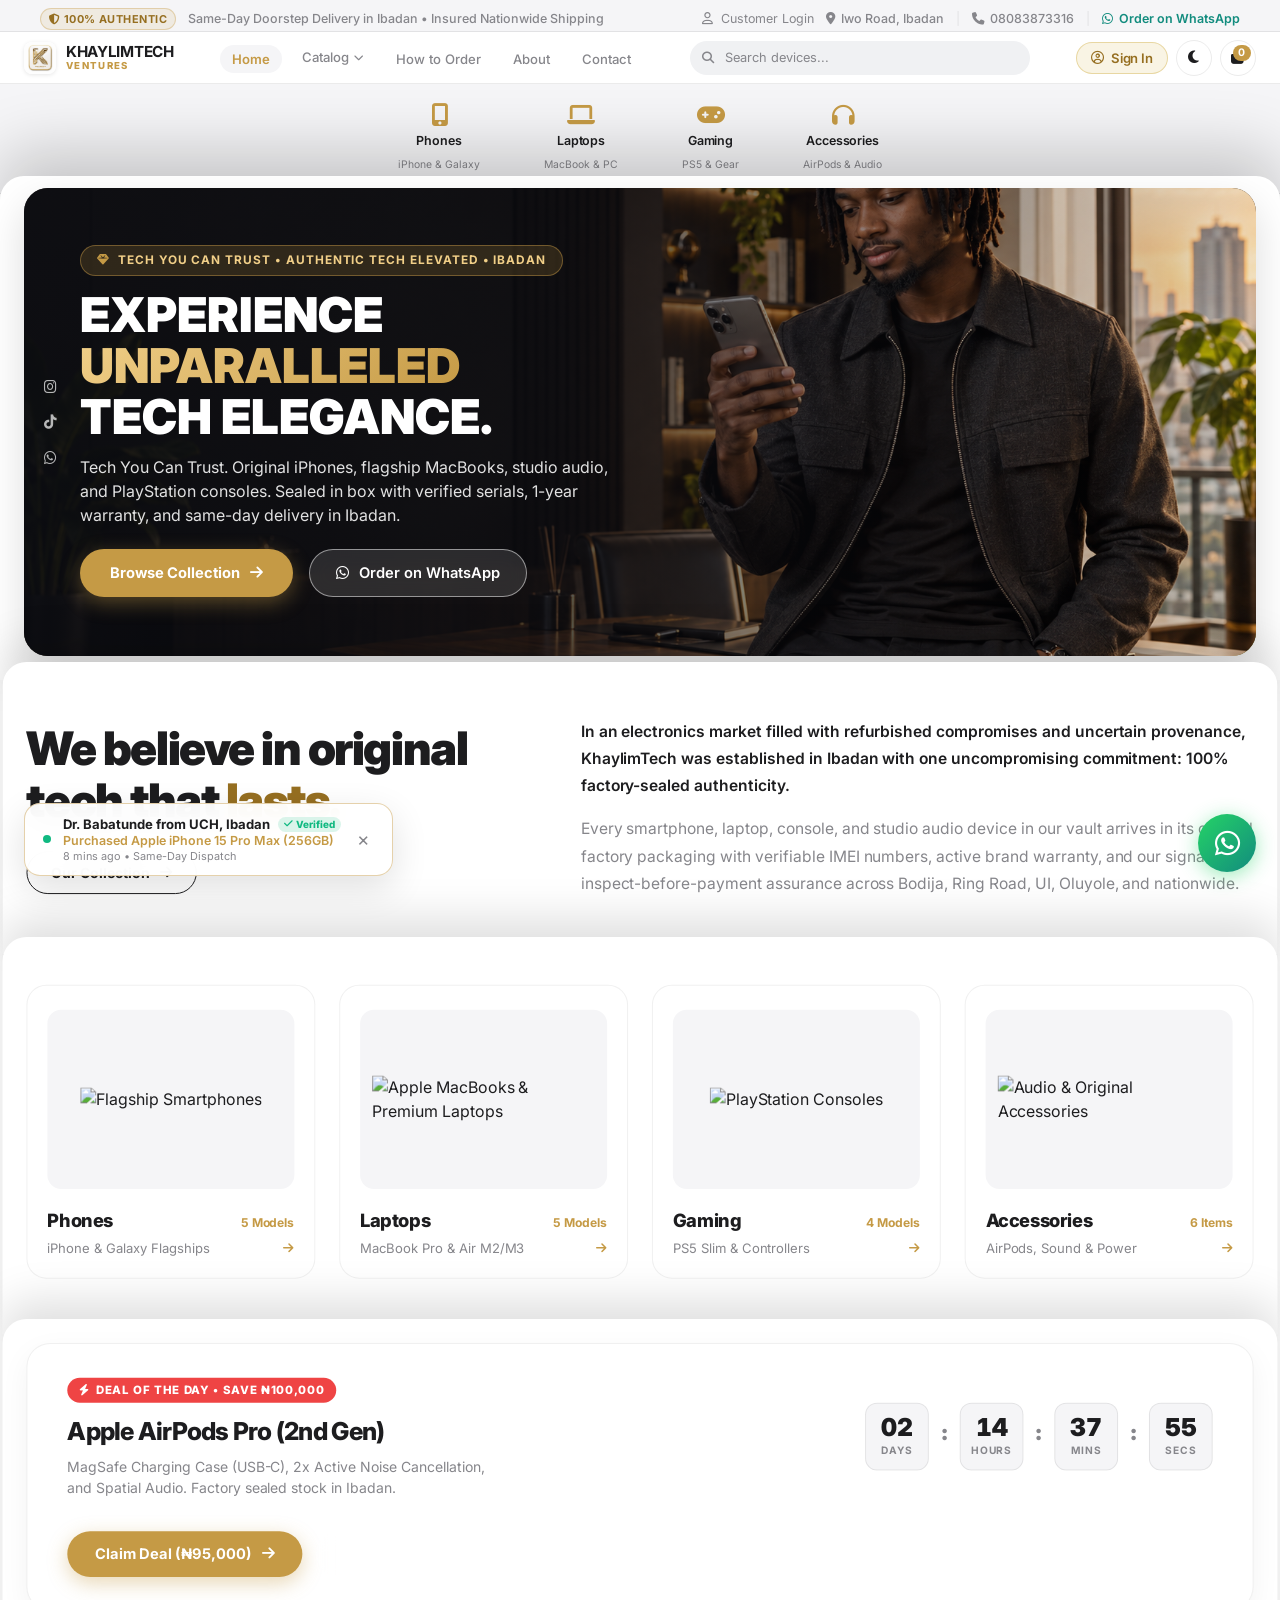
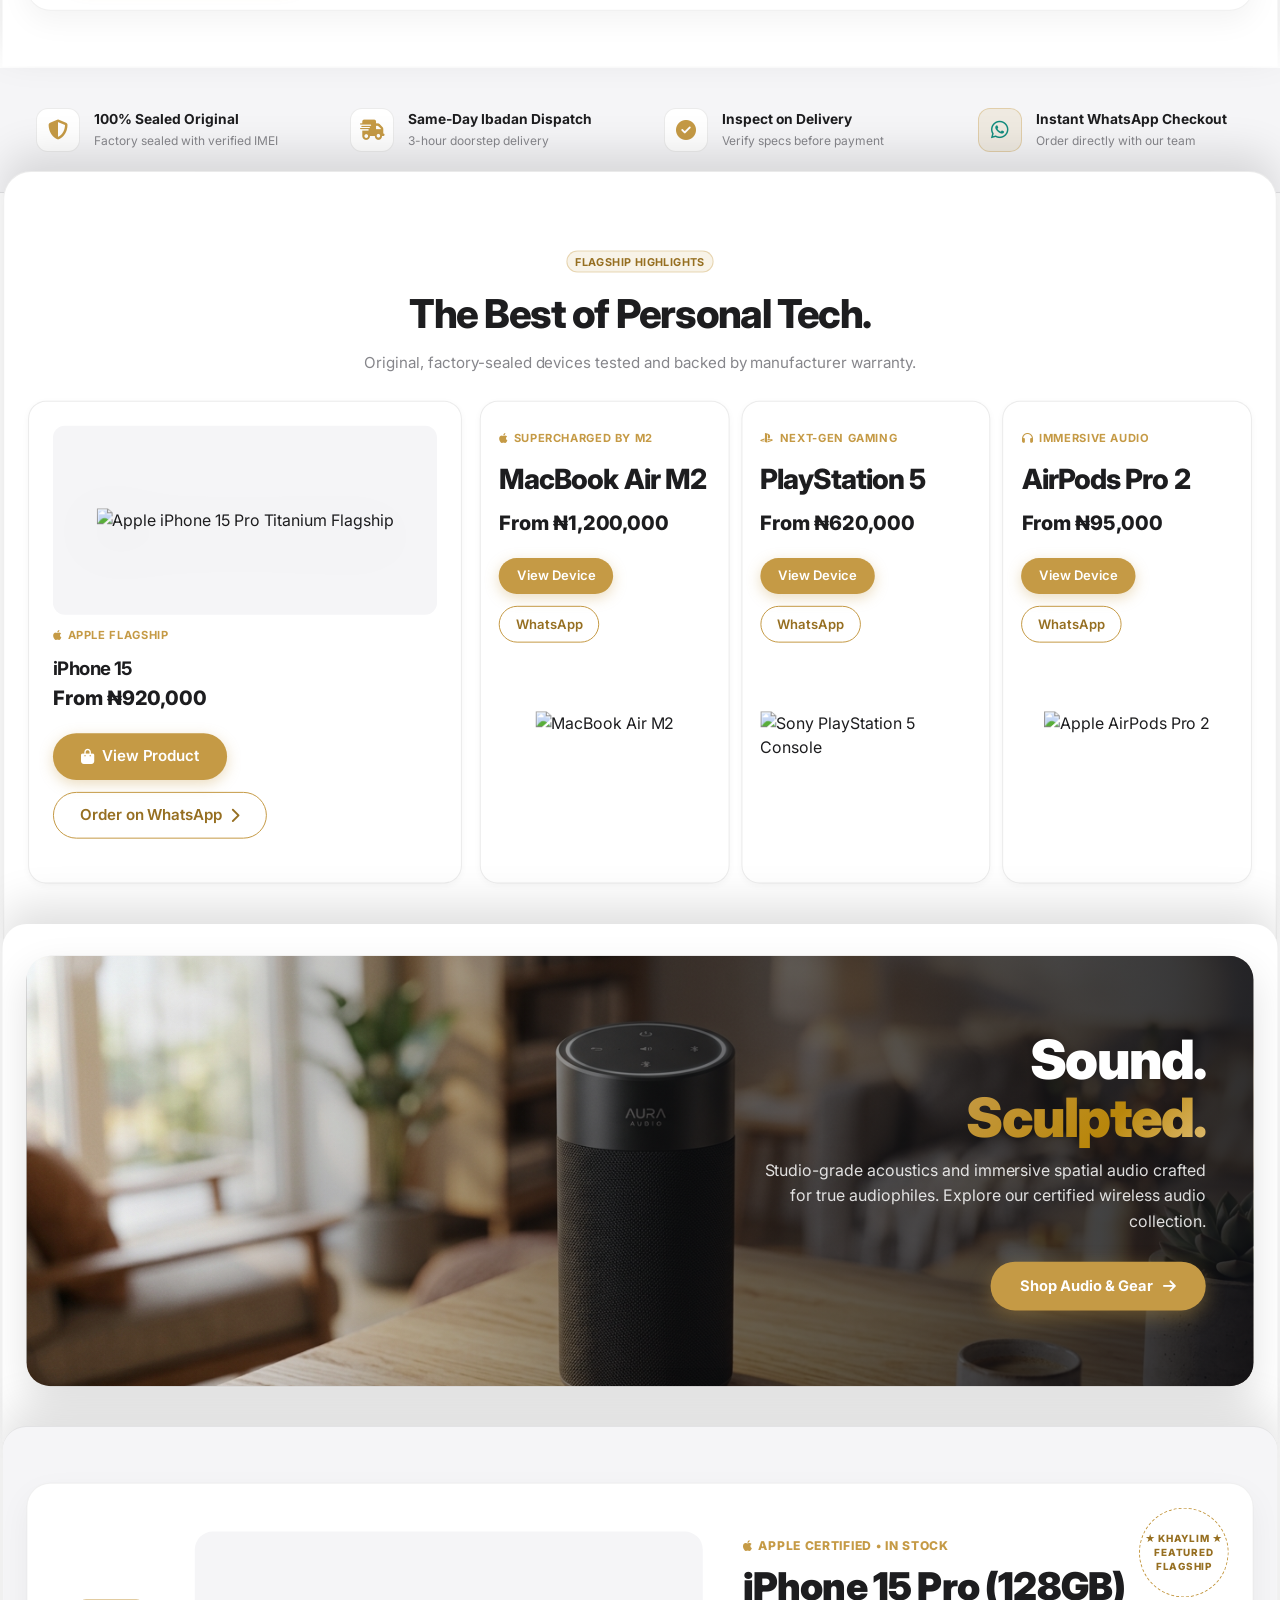
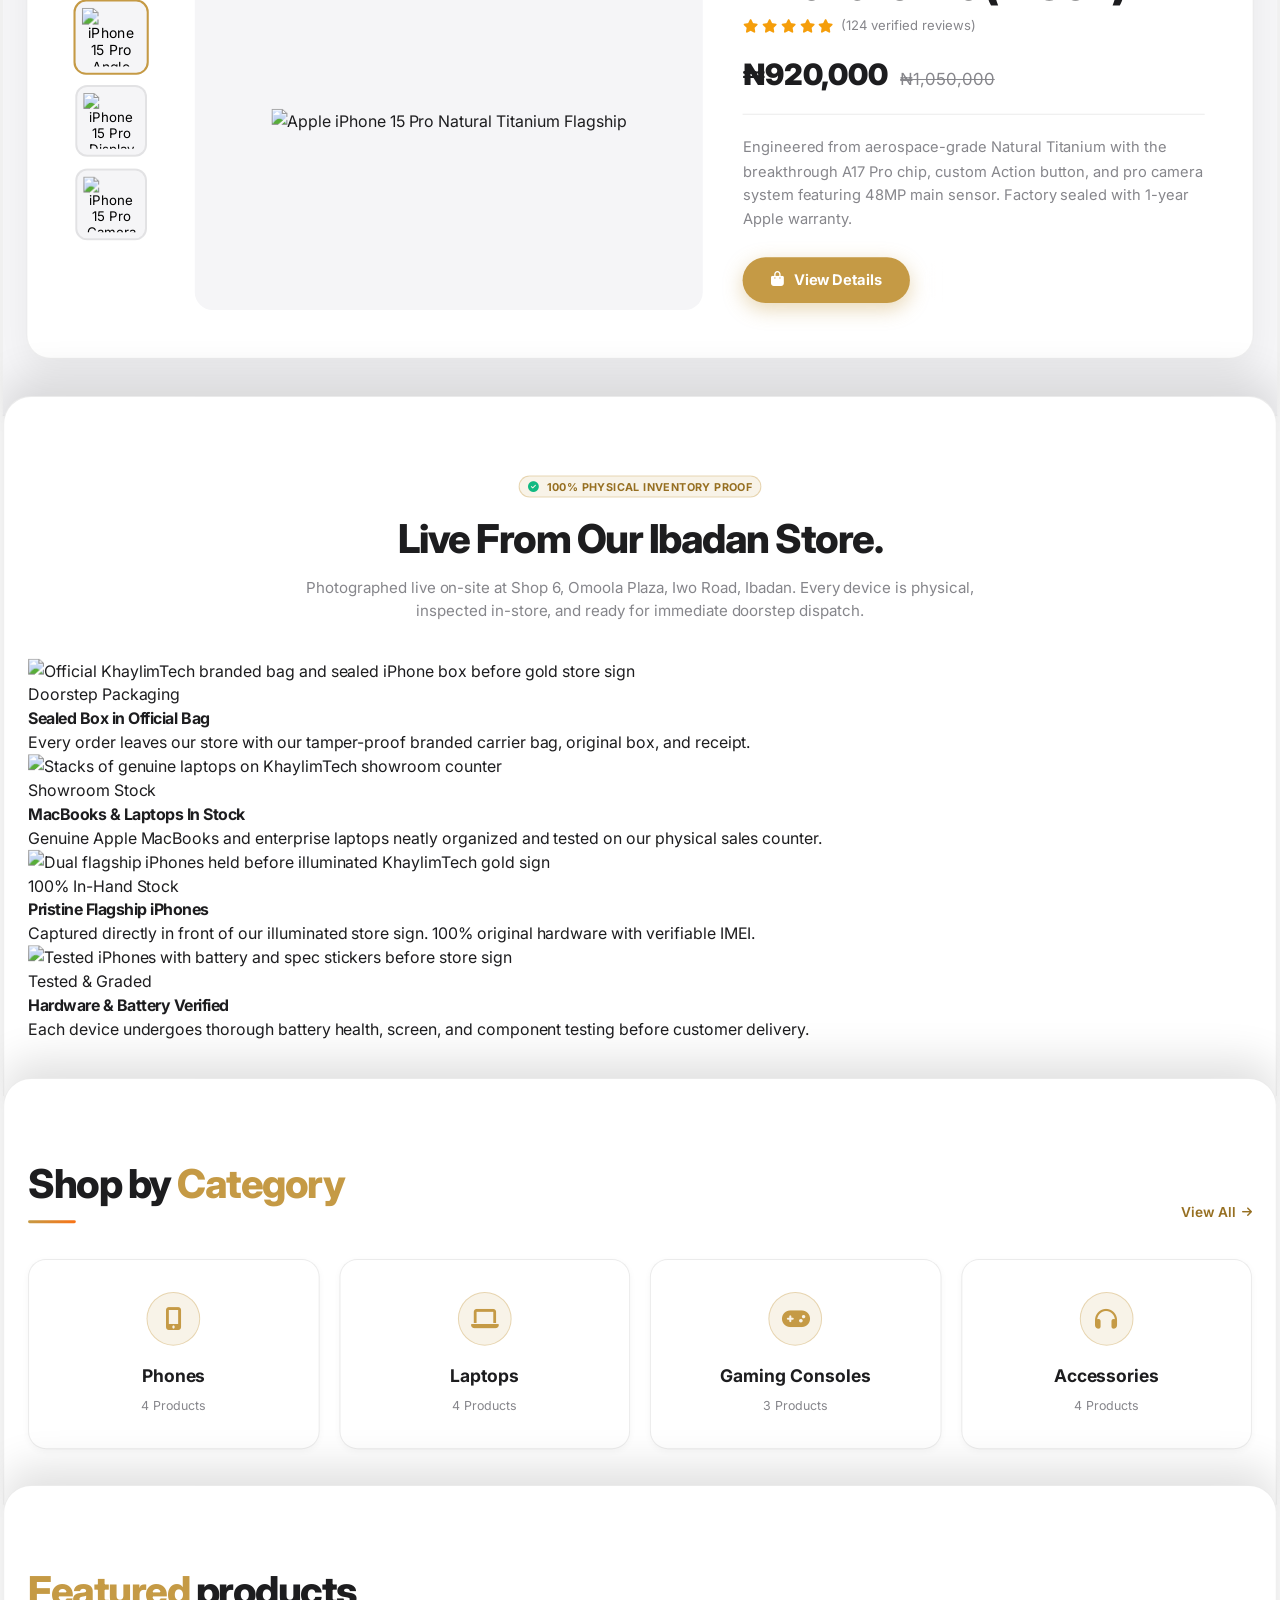
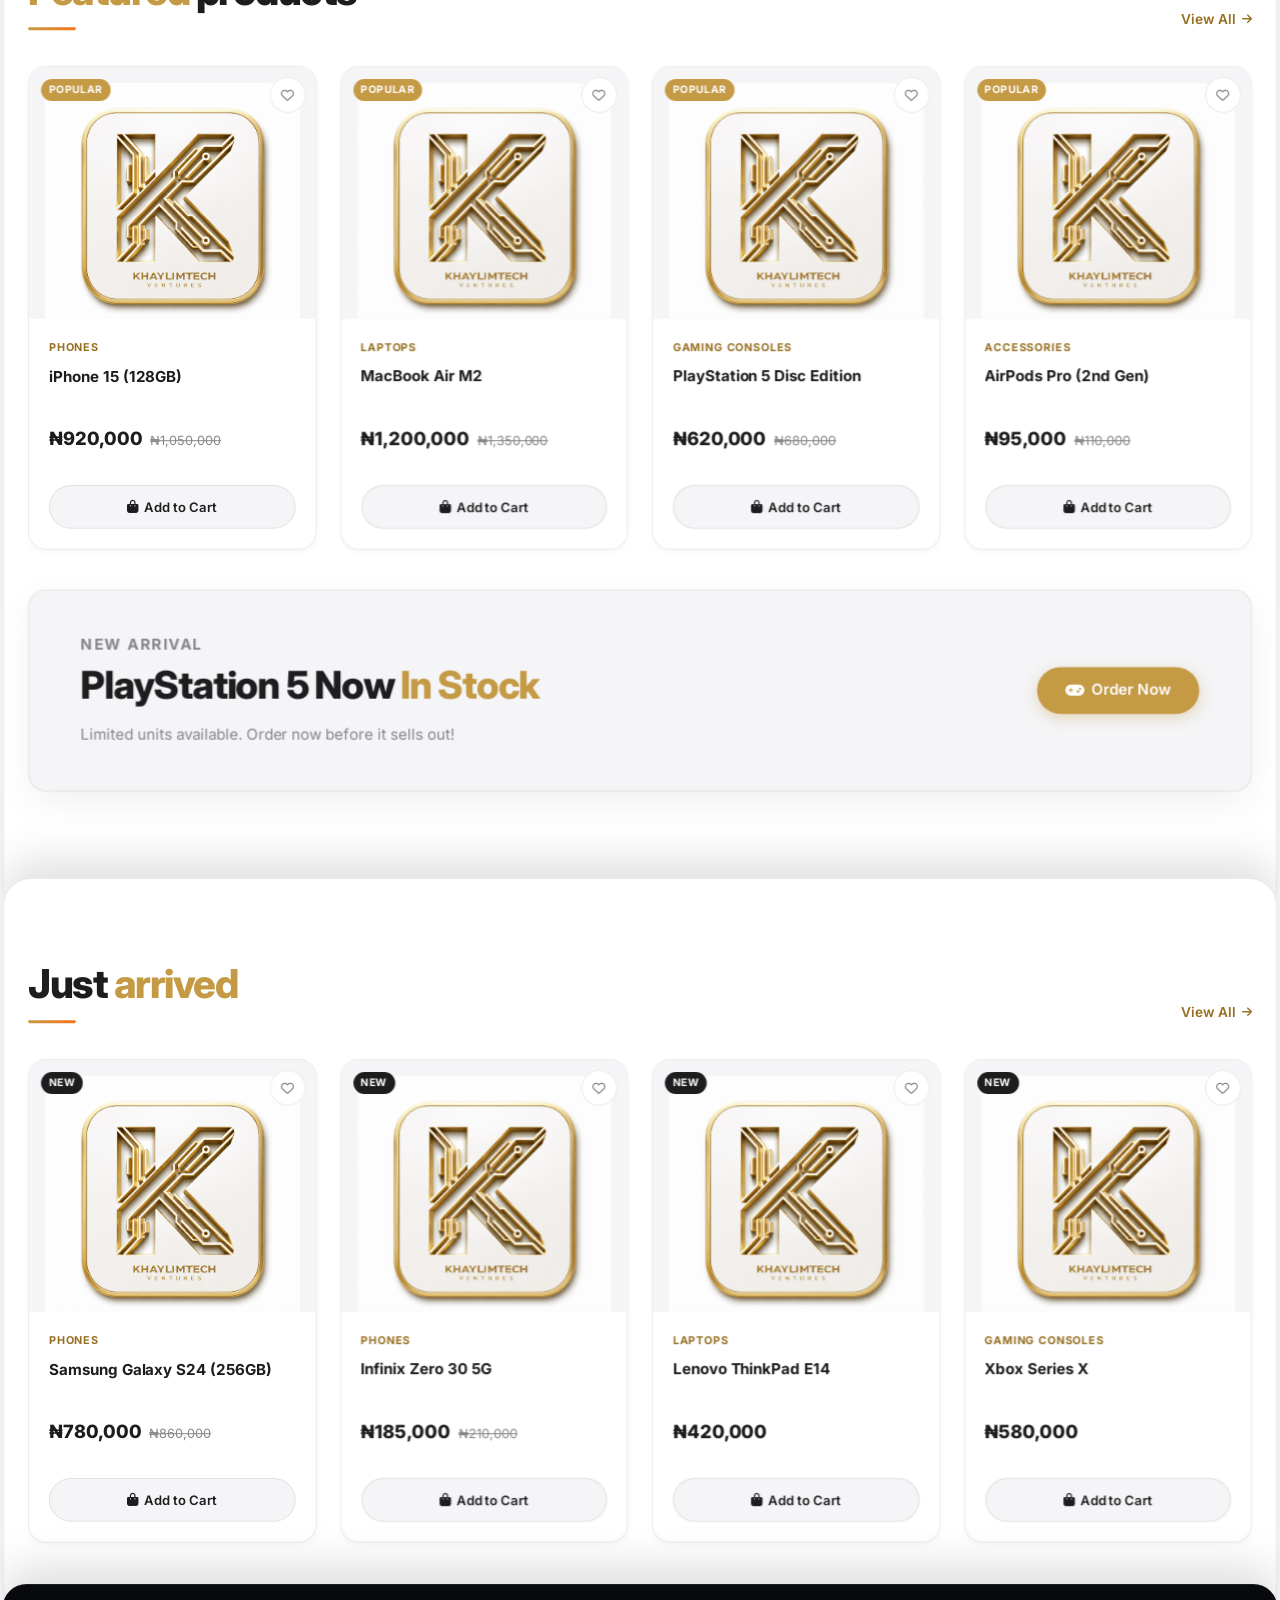
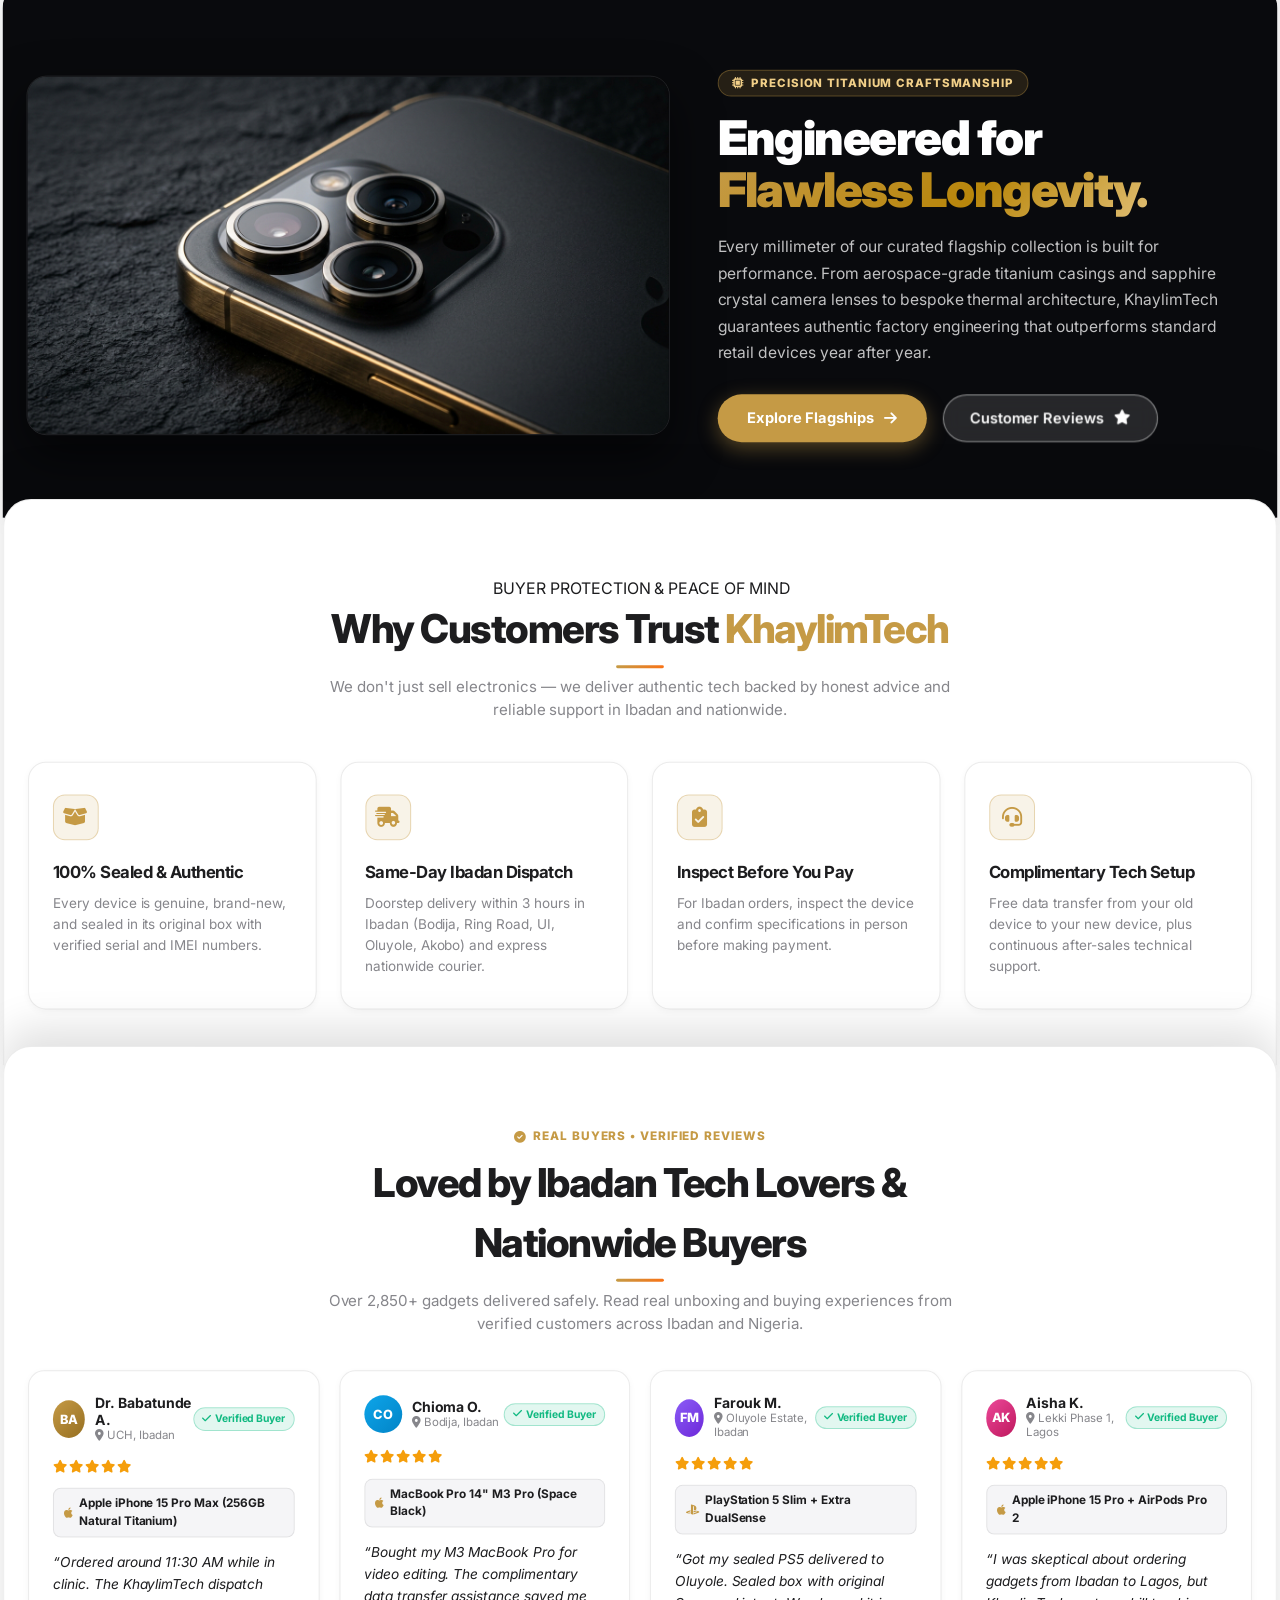
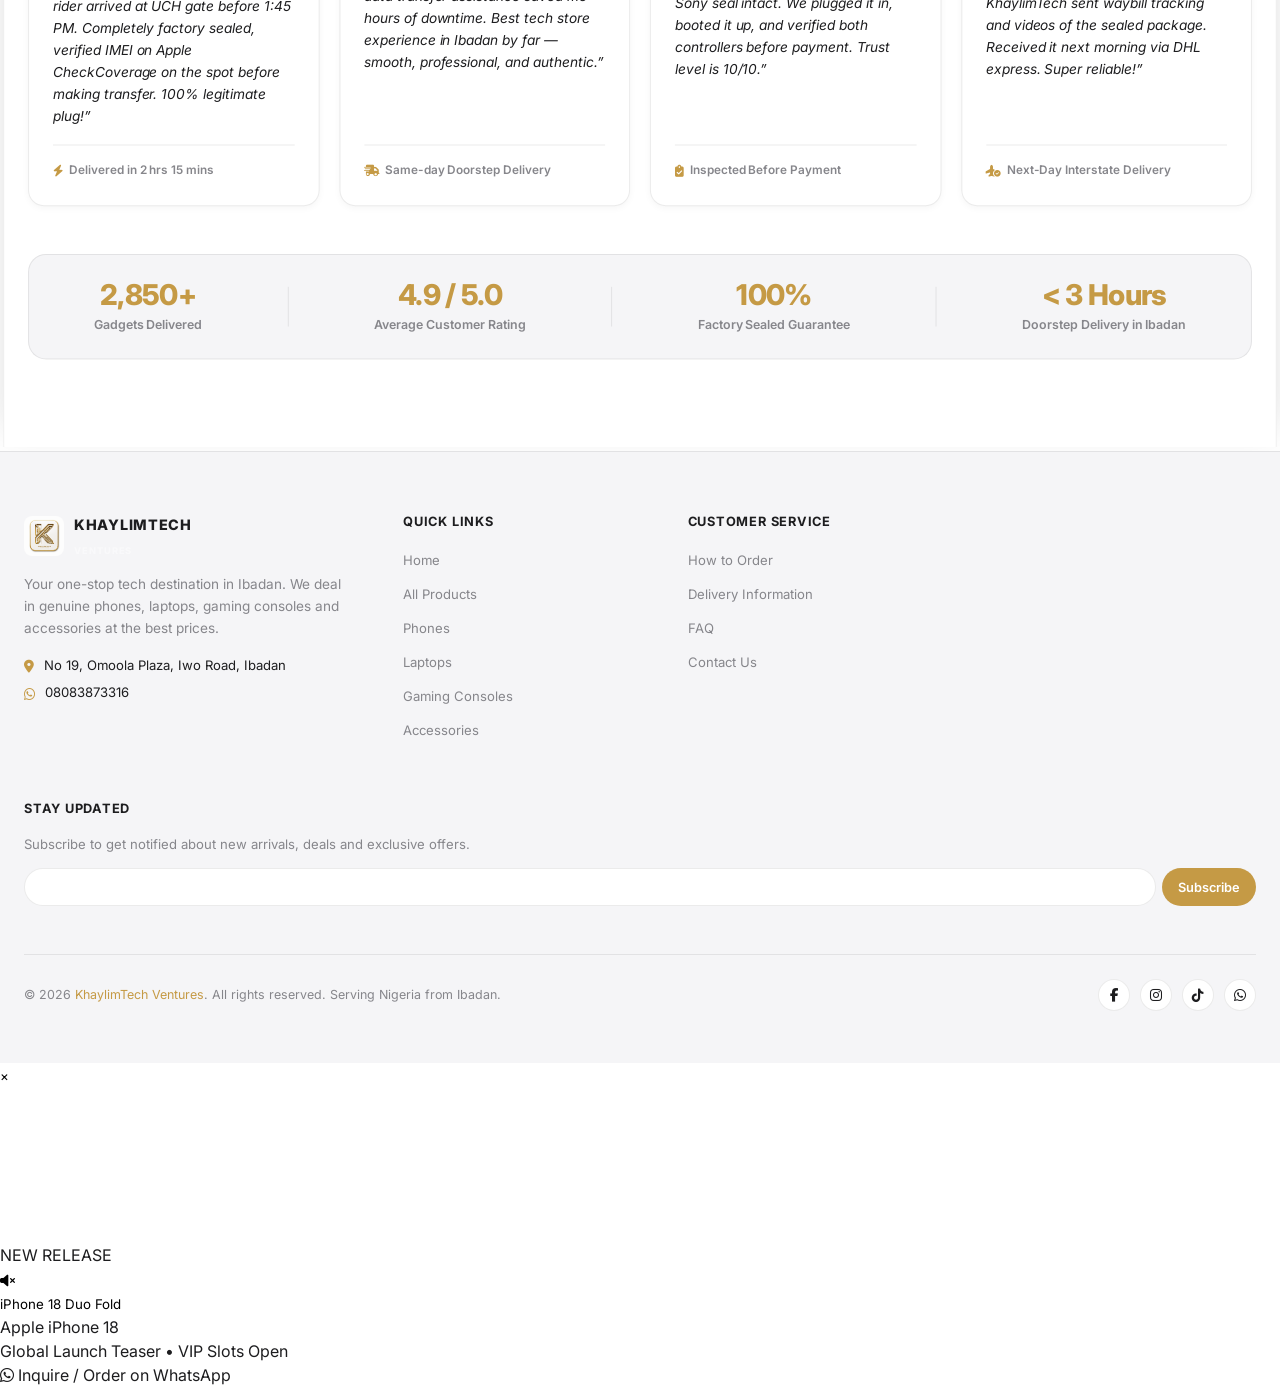
==== commit c2009882: "Use KhaylimTech logo for browser favicon" ====
--- a/index.html
+++ b/index.html
@@ -5,7 +5,7 @@
   <meta name="viewport" content="width=device-width, initial-scale=1.0">
   <title>KhaylimTech Ventures | Smarter Tech. Better Life.</title>
   <meta name="description" content="Your trusted destination for genuine iPhones, Samsung Galaxy flagships, MacBooks, PS5 consoles, and accessories in Ibadan. 100% authentic products, best prices, same-day delivery.">
-  <link rel="icon" type="image/png" href="assets/Lightmode_logo.png" id="favicon">
+  <link rel="icon" type="image/png" href="assets/khaylimtech-logo-light.png" id="favicon">
   <link rel="stylesheet" href="css/style.css">
   <link rel="stylesheet" href="css/responsive.css">
   <link rel="stylesheet" href="css/animations.css">
@@ -568,6 +568,75 @@
 </section>
 
 <!-- ═══════════════════════════════════
+     REAL STORE INTEGRITY & INVENTORY PROOF
+═══════════════════════════════════ -->
+<section class="section home-stack-panel stack-panel-proof" data-stack-label="Store integrity">
+  <div class="container">
+    <div class="section-header text-center" style="margin-bottom: 36px;">
+      <div style="max-width: 740px; margin-inline: auto;">
+        <span class="utility-badge" style="margin-bottom: 12px; display: inline-block;">
+          <i class="fa-solid fa-circle-check" style="color:#10b981; margin-right: 4px;"></i> 100% PHYSICAL INVENTORY PROOF
+        </span>
+        <h2 class="section-title">Live From Our Ibadan Store.</h2>
+        <p class="section-subtitle">
+          Photographed live on-site at Shop 6, Omoola Plaza, Iwo Road, Ibadan. Every device is physical, inspected in-store, and ready for immediate doorstep dispatch.
+        </p>
+      </div>
+    </div>
+
+    <div class="store-proof-grid">
+      <!-- Proof 1: Official Packaging -->
+      <div class="store-proof-card">
+        <div class="proof-img-wrap">
+          <img src="assets/real-store/khaylim-dispatch-bag.jpg" alt="Official KhaylimTech branded bag and sealed iPhone box before gold store sign" loading="lazy">
+          <span class="proof-badge">Doorstep Packaging</span>
+        </div>
+        <div class="proof-content">
+          <h4>Sealed Box in Official Bag</h4>
+          <p>Every order leaves our store with our tamper-proof branded carrier bag, original box, and receipt.</p>
+        </div>
+      </div>
+
+      <!-- Proof 2: Showroom Laptops -->
+      <div class="store-proof-card">
+        <div class="proof-img-wrap">
+          <img src="assets/real-store/khaylim-laptop-inventory.jpg" alt="Stacks of genuine laptops on KhaylimTech showroom counter" loading="lazy">
+          <span class="proof-badge">Showroom Stock</span>
+        </div>
+        <div class="proof-content">
+          <h4>MacBooks &amp; Laptops In Stock</h4>
+          <p>Genuine Apple MacBooks and enterprise laptops neatly organized and tested on our physical sales counter.</p>
+        </div>
+      </div>
+
+      <!-- Proof 3: Dual Flagships -->
+      <div class="store-proof-card">
+        <div class="proof-img-wrap">
+          <img src="assets/real-store/khaylim-dual-flagship.jpg" alt="Dual flagship iPhones held before illuminated KhaylimTech gold sign" loading="lazy">
+          <span class="proof-badge">100% In-Hand Stock</span>
+        </div>
+        <div class="proof-content">
+          <h4>Pristine Flagship iPhones</h4>
+          <p>Captured directly in front of our illuminated store sign. 100% original hardware with verifiable IMEI.</p>
+        </div>
+      </div>
+
+      <!-- Proof 4: Tested Devices -->
+      <div class="store-proof-card">
+        <div class="proof-img-wrap">
+          <img src="assets/real-store/khaylim-tested-iphones.jpg" alt="Tested iPhones with battery and spec stickers before store sign" loading="lazy">
+          <span class="proof-badge">Tested &amp; Graded</span>
+        </div>
+        <div class="proof-content">
+          <h4>Hardware &amp; Battery Verified</h4>
+          <p>Each device undergoes thorough battery health, screen, and component testing before customer delivery.</p>
+        </div>
+      </div>
+    </div>
+  </div>
+</section>
+
+<!-- ═══════════════════════════════════
      10. SHOP BY CATEGORY
 ═══════════════════════════════════ -->
 <section class="section home-stack-panel stack-panel-categories" data-stack-label="Shop by category">
@@ -1079,6 +1148,98 @@
   </div>
   <button type="button" class="toast-close" id="toast-close" aria-label="Close notification">&times;</button>
 </div>
+<!-- ═══════════════════════════════════
+     FLOATING APPLE LAUNCH TEASER WIDGET
+═══════════════════════════════════ -->
+<aside class="apple-launch-pip" id="apple-launch-pip" aria-label="New Apple Release Preview">
+  <button type="button" class="pip-close-btn" id="pip-close-btn" title="Dismiss video" aria-label="Dismiss video preview">&times;</button>
+  <div class="pip-video-wrap">
+    <video id="pip-video" playsinline muted loop autoplay preload="metadata">
+      <source src="assets/Iphone 18.mp4" type="video/mp4">
+    </video>
+    <div class="pip-badge-tag"><span class="pip-dot-pulse"></span> NEW RELEASE</div>
+    <button type="button" class="pip-sound-btn" id="pip-sound-btn" title="Toggle audio" aria-label="Toggle audio">
+      <i class="fa-solid fa-volume-xmark" id="pip-sound-icon"></i>
+    </button>
+  </div>
+  <div class="pip-body">
+    <div class="pip-tabs">
+      <button type="button" class="pip-tab-btn active" data-src="assets/Iphone 18.mp4" data-title="Apple iPhone 18" data-subtitle="Global Launch Teaser • VIP Slots Open">iPhone 18</button>
+      <button type="button" class="pip-tab-btn" data-src="assets/Iphone Duo Fold.mp4" data-title="Apple iPhone Duo Fold" data-subtitle="Dual Screen Innovation • Inquire Now">Duo Fold</button>
+    </div>
+    <div class="pip-meta">
+      <div class="pip-title" id="pip-title">Apple iPhone 18</div>
+      <div class="pip-sub" id="pip-sub">Global Launch Teaser • VIP Slots Open</div>
+    </div>
+    <a href="https://wa.me/2348083873316?text=Hello%20KhaylimTech%2C%20I%20saw%20the%20Apple%20Launch%20Teaser%20(iPhone%2018%20%2F%20iPhone%20Duo%20Fold)%20on%20your%20website%20and%20want%20to%20inquire%20and%20reserve." target="_blank" rel="noopener" class="pip-cta-link" id="pip-cta-link">
+      <i class="fa-brands fa-whatsapp"></i> Inquire / Order on WhatsApp
+    </a>
+  </div>
+</aside>
+
+<script>
+  (function initLaunchPip() {
+    const pip = document.getElementById('apple-launch-pip');
+    const video = document.getElementById('pip-video');
+    const closeBtn = document.getElementById('pip-close-btn');
+    const soundBtn = document.getElementById('pip-sound-btn');
+    const soundIcon = document.getElementById('pip-sound-icon');
+    const tabs = document.querySelectorAll('.pip-tab-btn');
+    const titleEl = document.getElementById('pip-title');
+    const subEl = document.getElementById('pip-sub');
+    const ctaLink = document.getElementById('pip-cta-link');
+
+    if (!pip || !video) return;
+
+    // Check if dismissed in this session
+    if (sessionStorage.getItem('khaylim_pip_closed') === '1') {
+      pip.style.display = 'none';
+      return;
+    }
+
+    // Close action
+    closeBtn?.addEventListener('click', () => {
+      pip.classList.add('pip-dismissed');
+      video.pause();
+      sessionStorage.setItem('khaylim_pip_closed', '1');
+      setTimeout(() => { pip.style.display = 'none'; }, 300);
+    });
+
+    // Sound toggle
+    soundBtn?.addEventListener('click', () => {
+      video.muted = !video.muted;
+      if (video.muted) {
+        soundIcon.className = 'fa-solid fa-volume-xmark';
+      } else {
+        soundIcon.className = 'fa-solid fa-volume-high';
+      }
+    });
+
+    // Model tabs switcher
+    tabs.forEach(tab => {
+      tab.addEventListener('click', () => {
+        tabs.forEach(t => t.classList.remove('active'));
+        tab.classList.add('active');
+
+        const src = tab.getAttribute('data-src');
+        const title = tab.getAttribute('data-title');
+        const sub = tab.getAttribute('data-subtitle');
+
+        if (titleEl) titleEl.textContent = title;
+        if (subEl) subEl.textContent = sub;
+        if (ctaLink) {
+          ctaLink.href = `https://wa.me/2348083873316?text=Hello%20KhaylimTech%2C%20I%20saw%20the%20${encodeURIComponent(title)}%20launch%20video%20on%20your%20website%20and%20want%20to%20order%2Finquire.`;
+        }
+
+        if (src) {
+          video.src = src;
+          video.currentTime = 0;
+          video.play().catch(() => {});
+        }
+      });
+    });
+  })();
+</script>
 
 </body>
 </html>
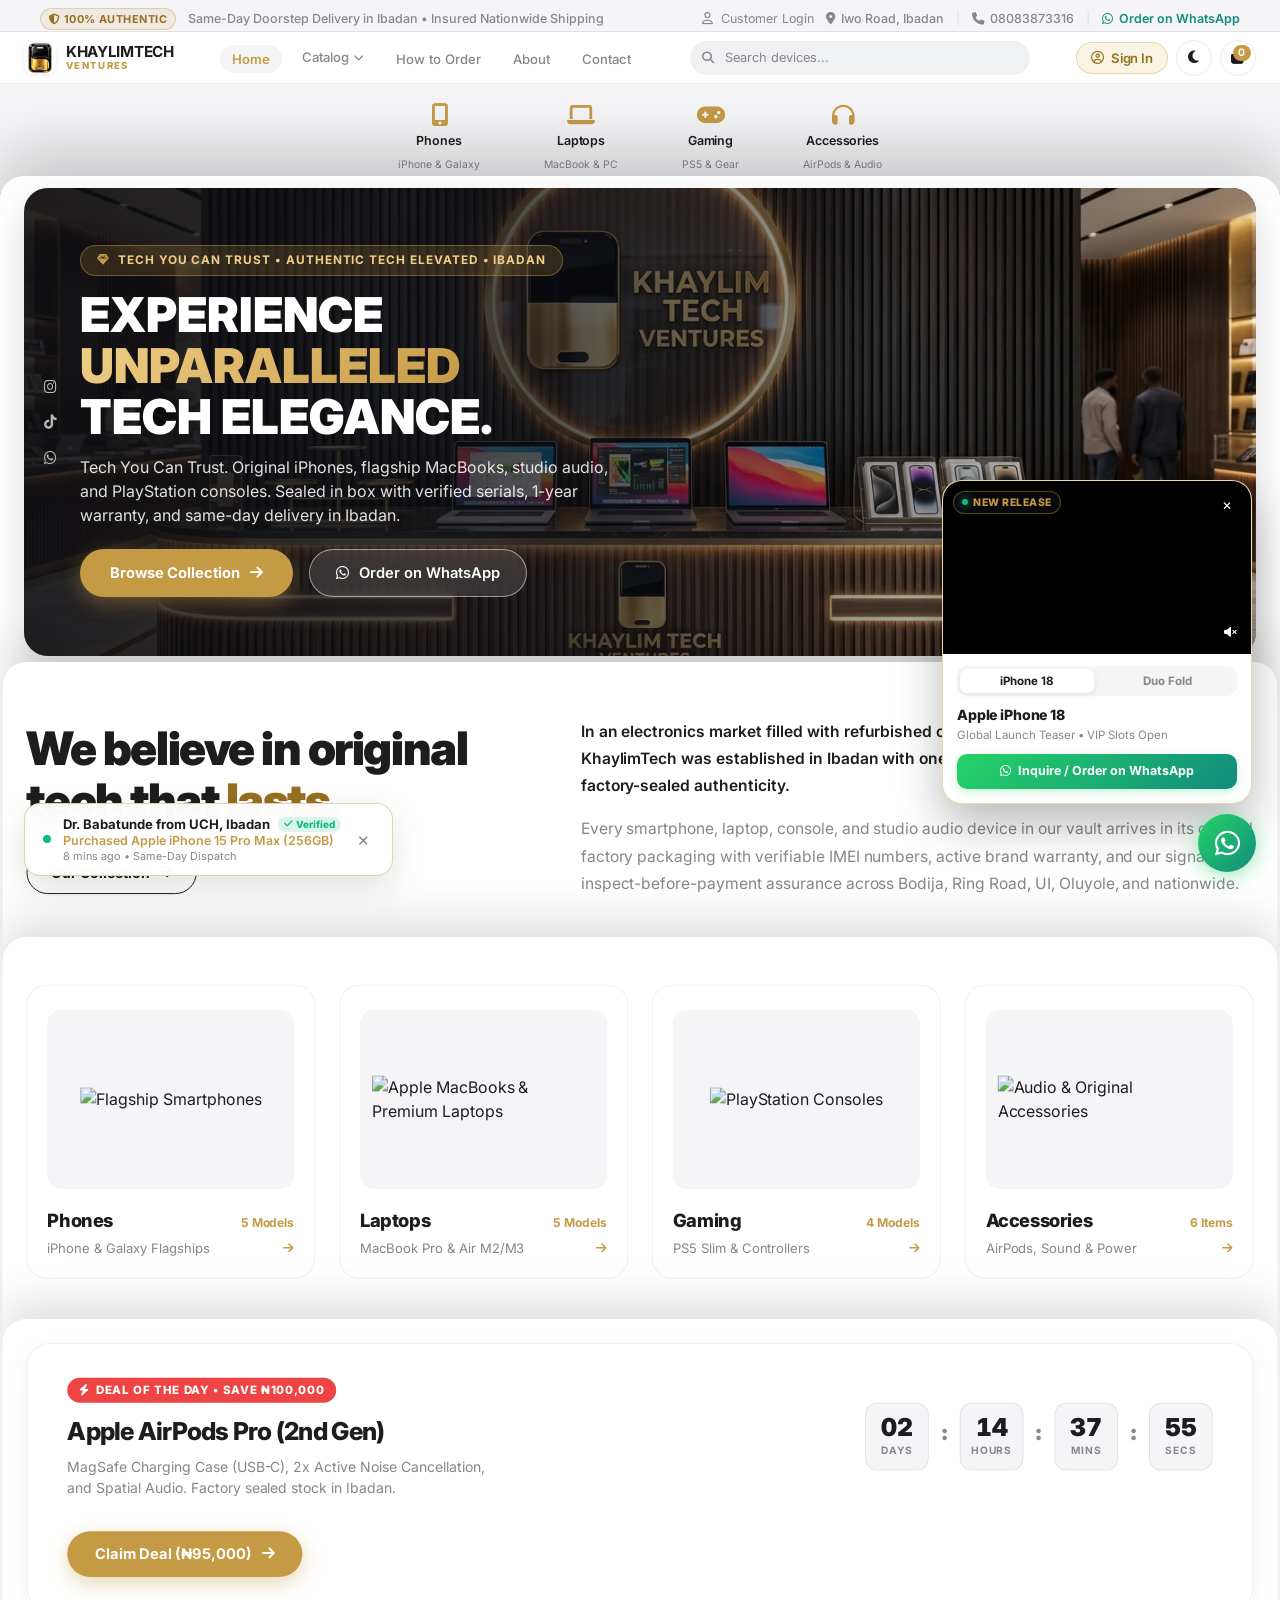
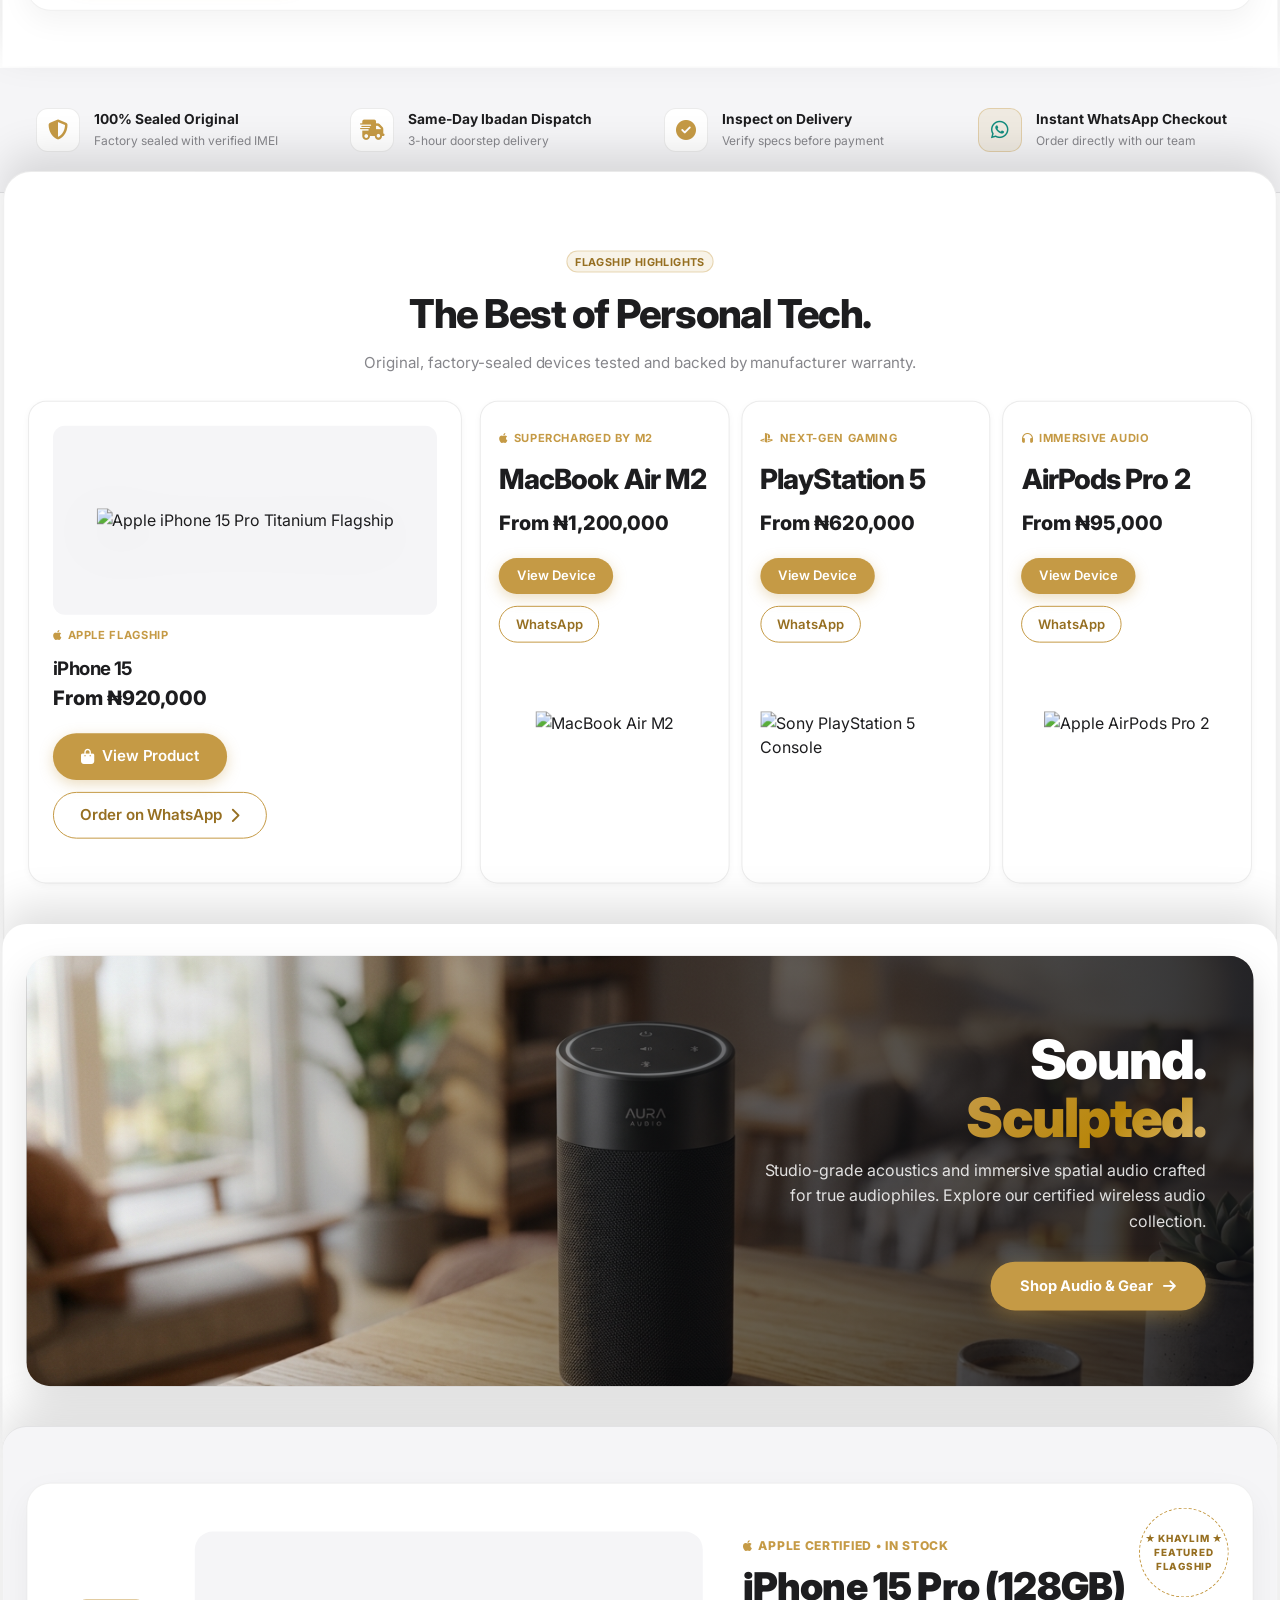
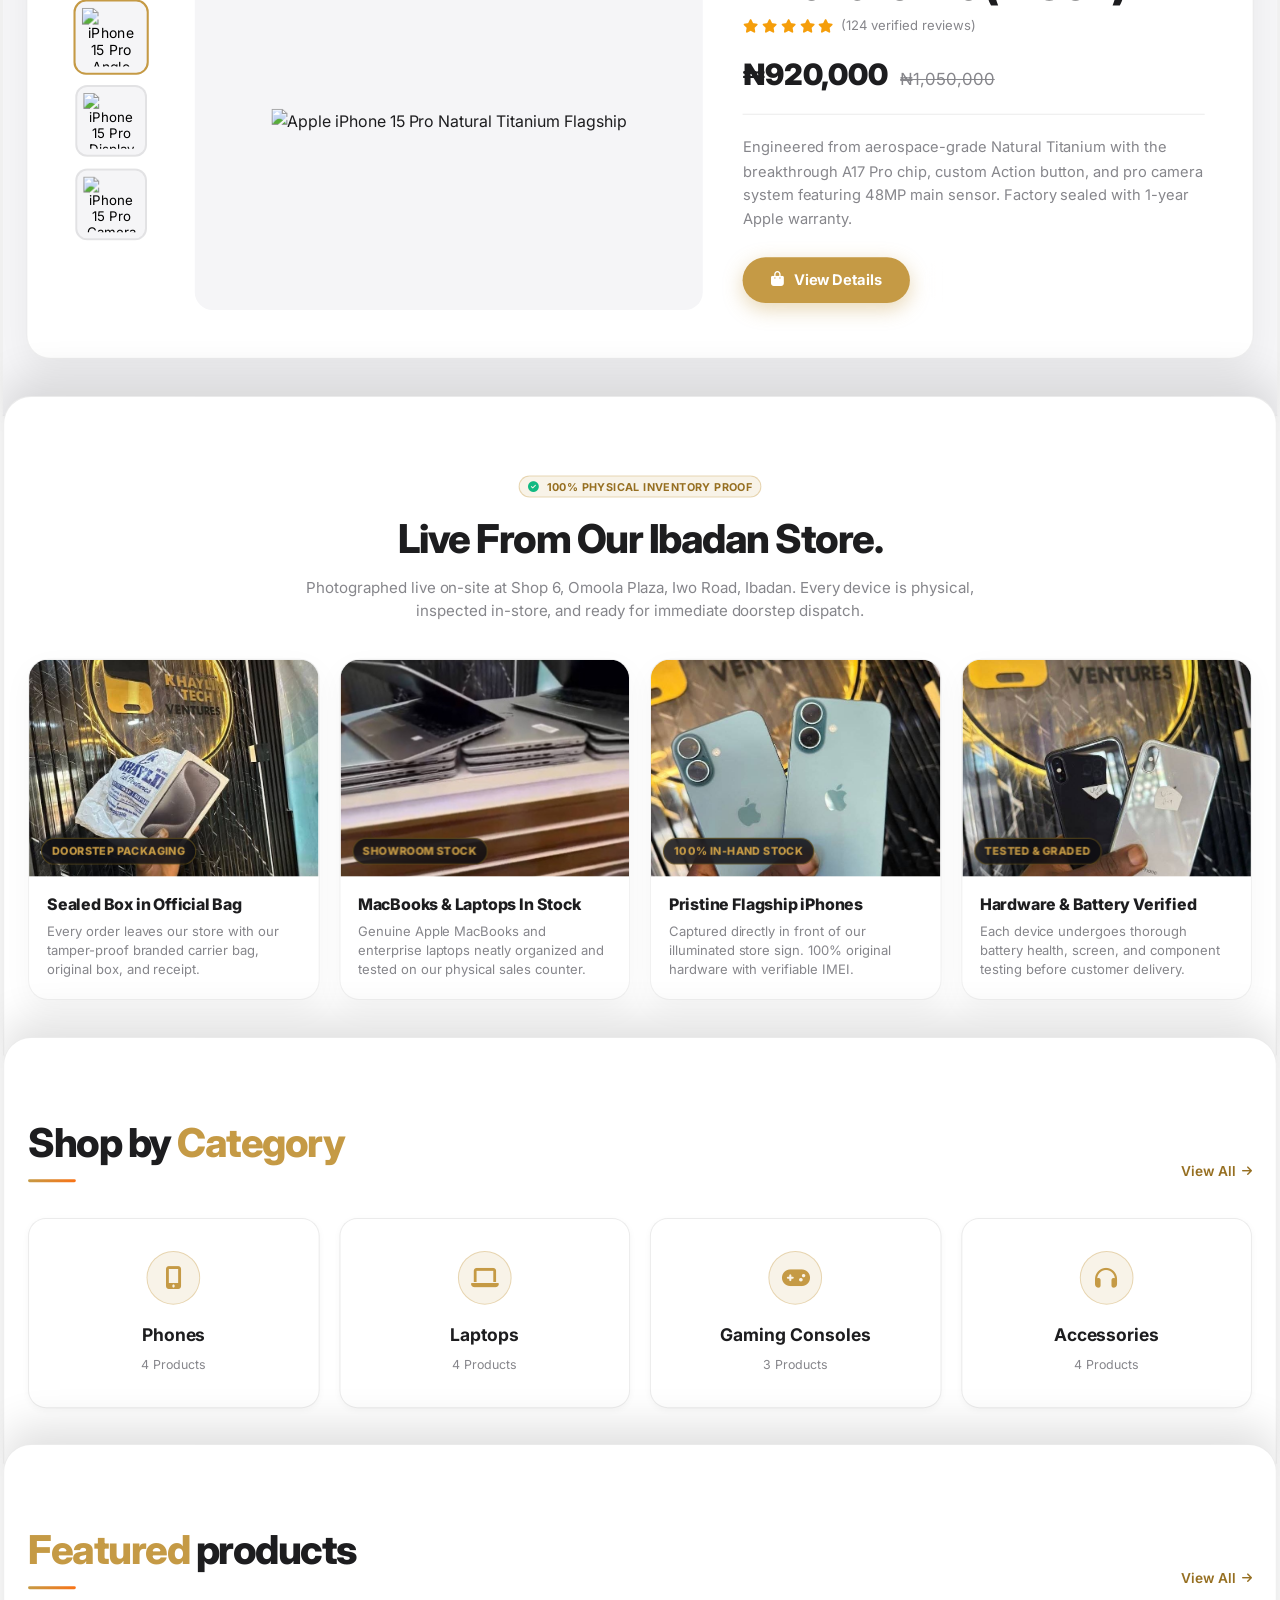
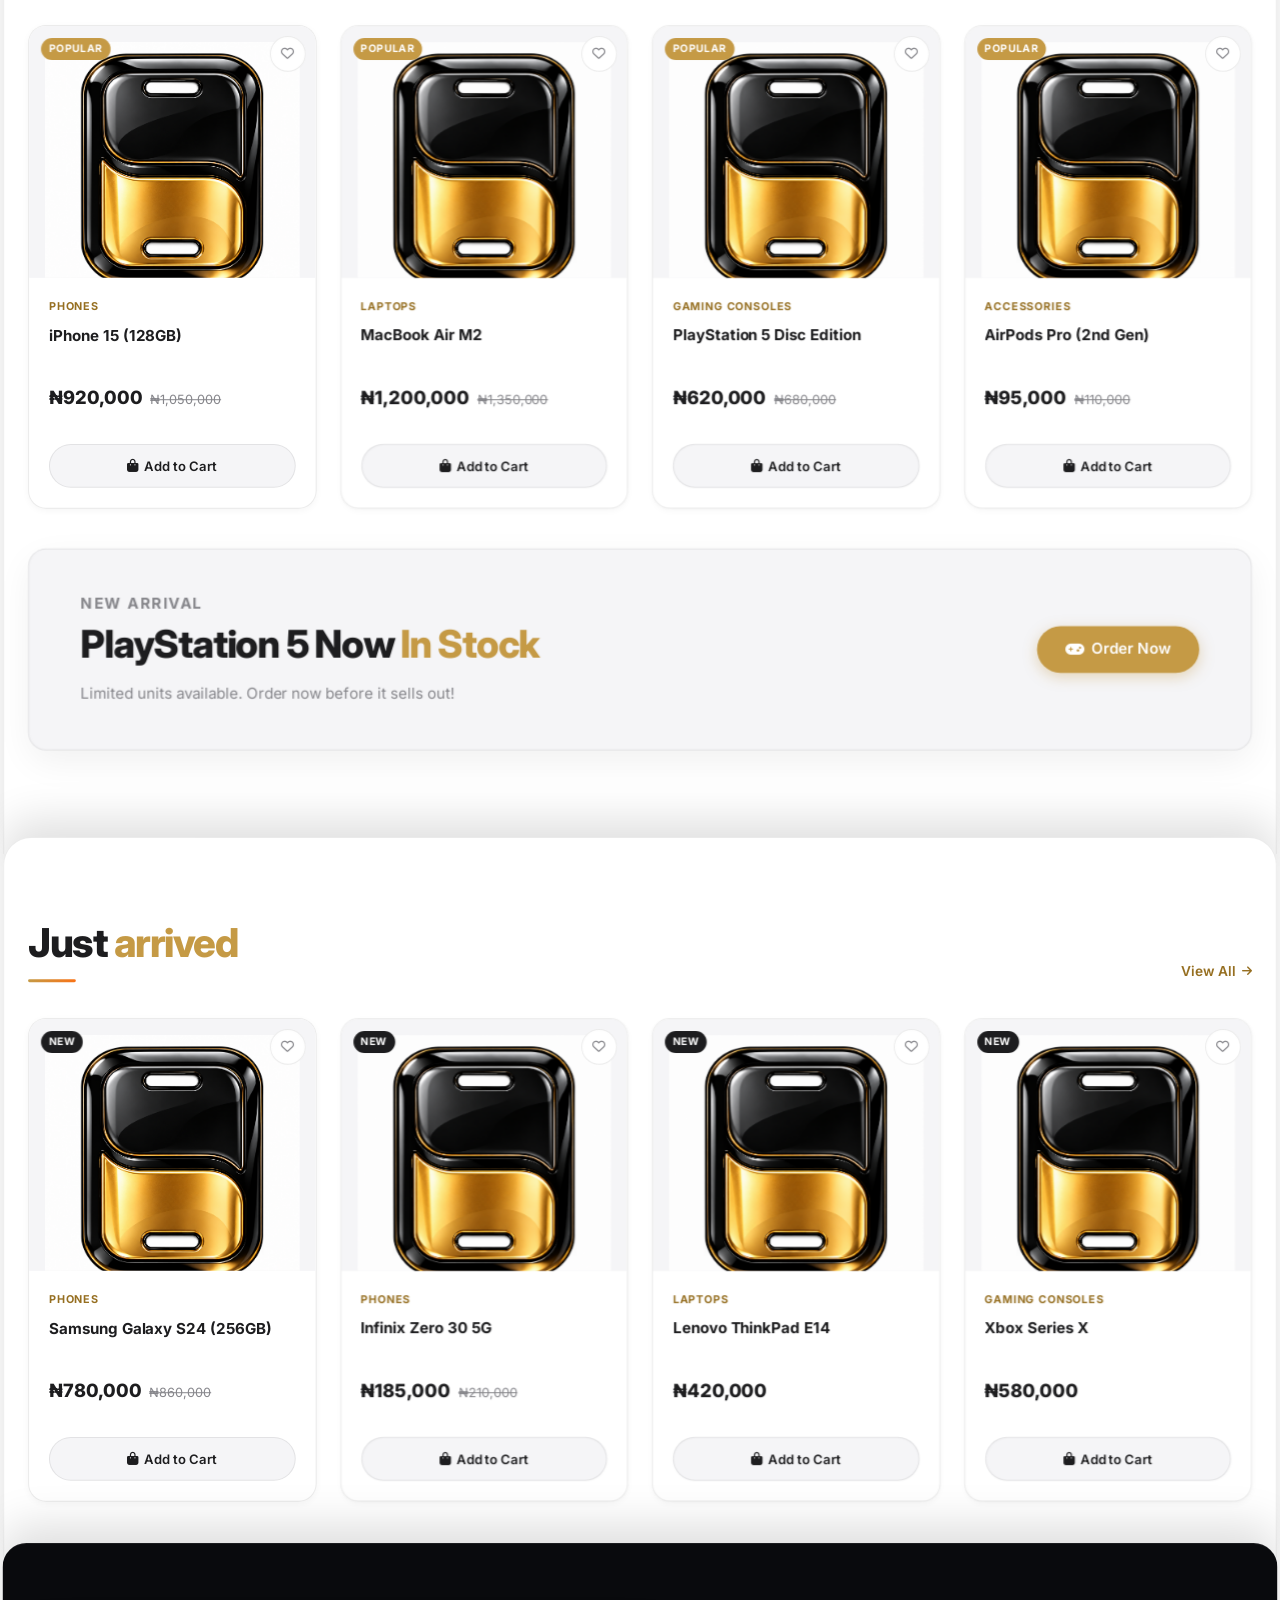
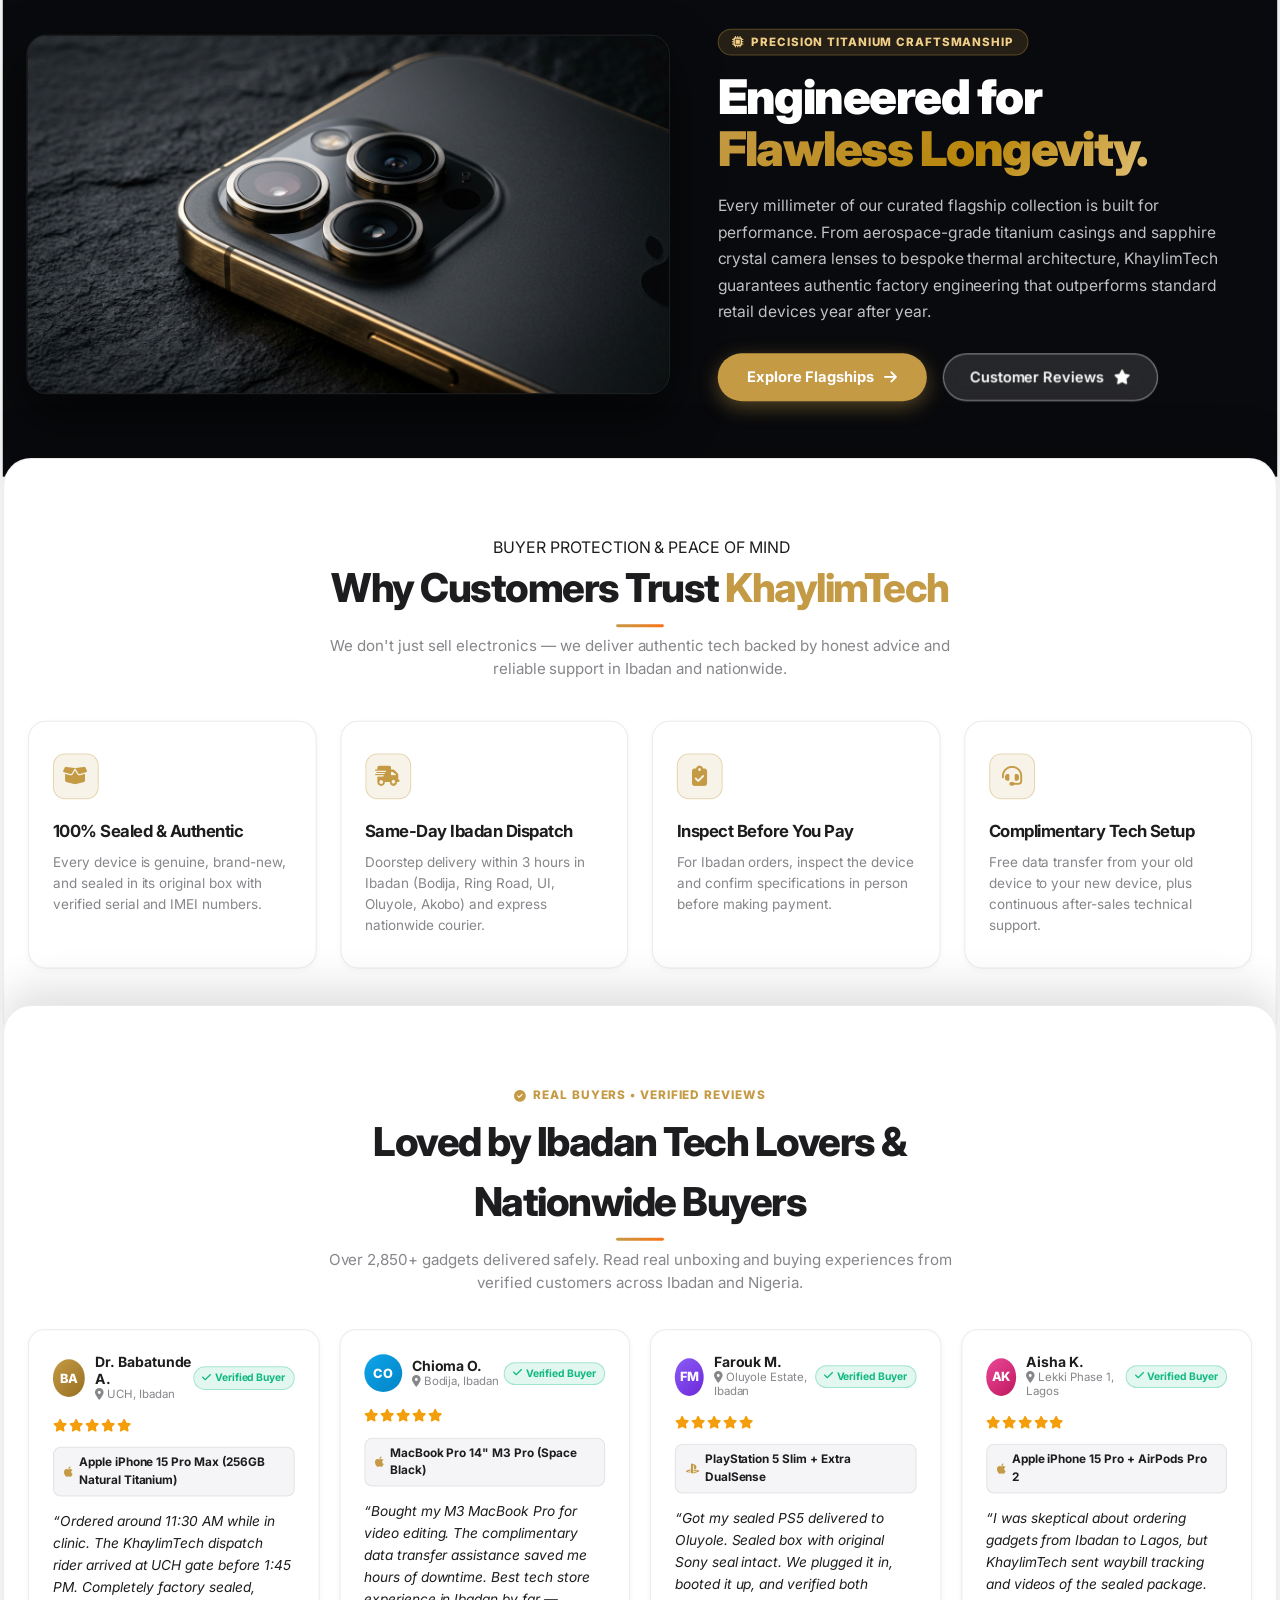
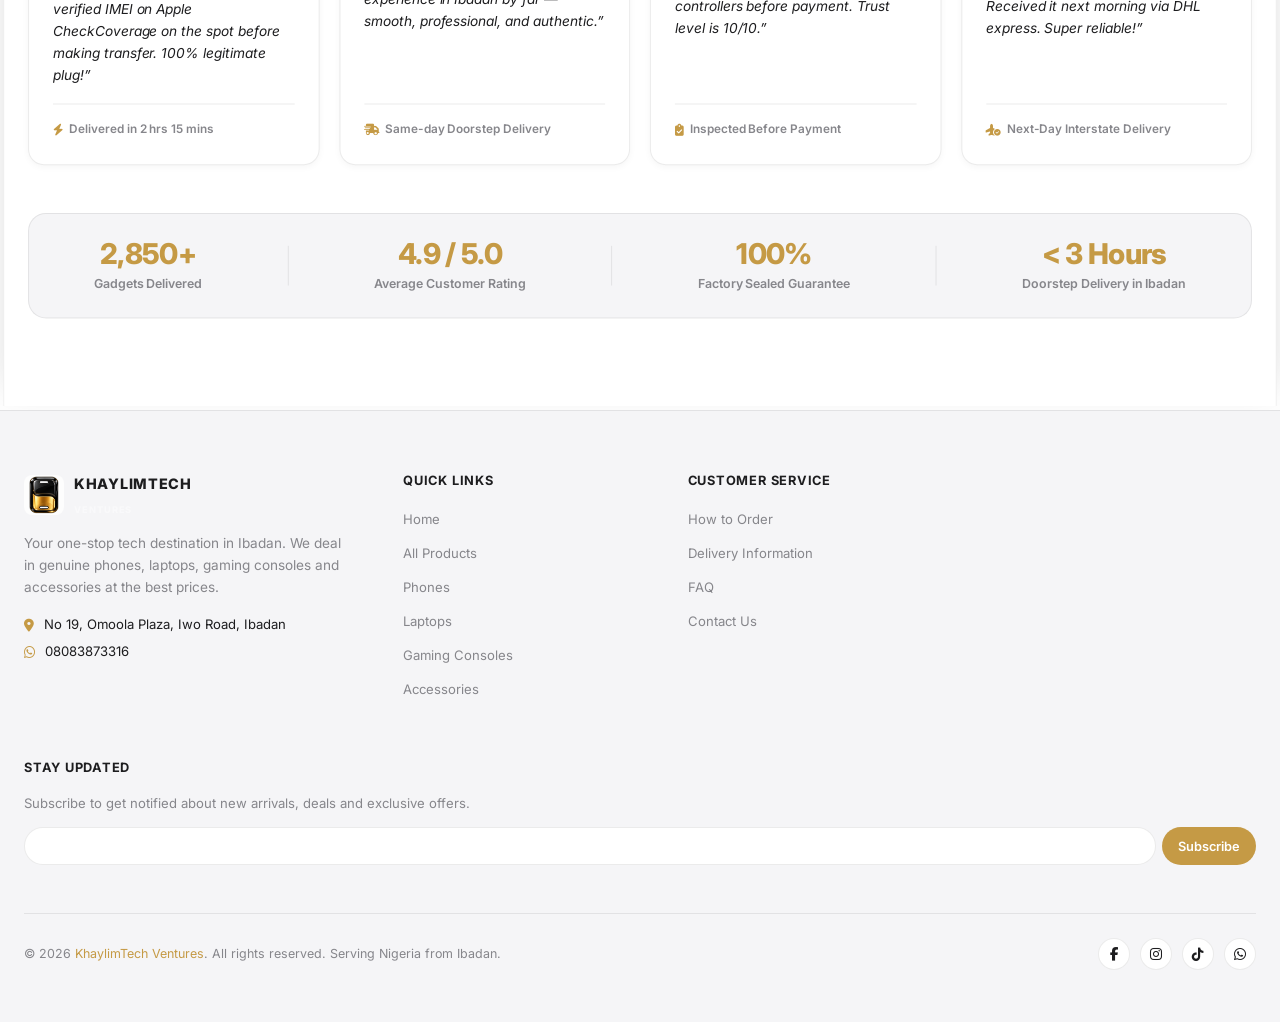
==== commit 4423c295: "Update official phonish logo and favicon across all pages, fix mobile layout and navbar overflow, in" ====
--- a/index.html
+++ b/index.html
@@ -5,7 +5,7 @@
   <meta name="viewport" content="width=device-width, initial-scale=1.0">
   <title>KhaylimTech Ventures | Smarter Tech. Better Life.</title>
   <meta name="description" content="Your trusted destination for genuine iPhones, Samsung Galaxy flagships, MacBooks, PS5 consoles, and accessories in Ibadan. 100% authentic products, best prices, same-day delivery.">
-  <link rel="icon" type="image/png" href="assets/khaylimtech-logo-light.png" id="favicon">
+  <link rel="icon" type="image/png" href="/assets/Lightmode_logo.png?v=2" id="favicon">
   <link rel="stylesheet" href="css/style.css">
   <link rel="stylesheet" href="css/responsive.css">
   <link rel="stylesheet" href="css/animations.css">
@@ -165,7 +165,7 @@
 <section class="editorial-hero-wrap editorial-stack-panel" data-stack-label="KhaylimTech edit">
   <div class="container editorial-hero-container">
     <div class="editorial-hero">
-      <img src="assets/khaylimtech-nigerian-hero-v3.png" alt="Nigerian technology professional holding a flagship smartphone" class="editorial-hero-img">
+      <img src="assets/khaylim-store-interior-hero.jpg" alt="KhaylimTech luxury flagship tech store interior in Ibadan" class="editorial-hero-img">
       <div class="editorial-hero-overlay"></div>
 
 
--- a/css/responsive.css
+++ b/css/responsive.css
@@ -78,31 +78,159 @@
     color: var(--gold);
   }
 
-  /* Product grid — 2 columns everywhere on tablet/mobile */
+  /* Product grid — 2 columns cleanly fitted on tablet/mobile */
   .product-grid {
-    grid-template-columns: repeat(2, minmax(0, 1fr));
-    gap: 12px;
-    width: 100%;
-  }
-
-  /* Products page layout — flex column so order works */
+    grid-template-columns: repeat(2, minmax(0, 1fr)) !important;
+    gap: 10px !important;
+    width: 100% !important;
+    max-width: 100% !important;
+    box-sizing: border-box !important;
+    margin: 0 !important;
+  }
+  .product-card {
+    min-width: 0 !important;
+    max-width: 100% !important;
+    width: 100% !important;
+    box-sizing: border-box !important;
+  }
+  .product-img-wrap {
+    width: 100% !important;
+    max-width: 100% !important;
+    box-sizing: border-box !important;
+  }
+
+  /* Compact Editorial Catalog Hero on Mobile */
+  .editorial-catalog-hero {
+    padding: 12px 0 8px !important;
+    margin-bottom: 0 !important;
+  }
+  .catalog-hero-inner {
+    padding: 0 14px !important;
+  }
+  .catalog-hero-badge {
+    font-size: 0.65rem !important;
+    padding: 3px 10px !important;
+    margin-bottom: 4px !important;
+  }
+  .catalog-hero-title {
+    font-size: 1.45rem !important;
+    line-height: 1.15 !important;
+    margin-bottom: 4px !important;
+  }
+  .catalog-hero-desc {
+    display: none !important; /* Hide long paragraph on mobile so products appear immediately */
+  }
+
+  /* Category pills - single horizontal scrolling row */
+  .category-pills-bar {
+    display: flex !important;
+    flex-wrap: nowrap !important;
+    overflow-x: auto !important;
+    -webkit-overflow-scrolling: touch;
+    scrollbar-width: none;
+    gap: 8px !important;
+    padding: 6px 4px 8px !important;
+    margin: 0 !important;
+    width: 100% !important;
+    box-sizing: border-box !important;
+  }
+  .category-pills-bar::-webkit-scrollbar {
+    display: none;
+  }
+  .cat-pill-btn {
+    flex-shrink: 0 !important;
+    white-space: nowrap !important;
+    font-size: 0.76rem !important;
+    padding: 6px 12px !important;
+  }
+
+  /* Catalog Viewport & Toolbar */
+  .catalog-viewport {
+    padding-top: 6px !important;
+  }
+  .catalog-toolbar {
+    padding: 8px 12px !important;
+    margin-bottom: 10px !important;
+    flex-direction: column !important;
+    gap: 8px !important;
+    align-items: stretch !important;
+  }
+  .toolbar-left {
+    flex-direction: column !important;
+    align-items: flex-start !important;
+    gap: 6px !important;
+    width: 100% !important;
+  }
+  .brand-chips-wrap {
+    display: flex !important;
+    flex-wrap: nowrap !important;
+    overflow-x: auto !important;
+    -webkit-overflow-scrolling: touch;
+    scrollbar-width: none;
+    gap: 6px !important;
+    width: 100% !important;
+    padding-bottom: 2px !important;
+  }
+  .brand-chips-wrap::-webkit-scrollbar {
+    display: none;
+  }
+  .brand-chip {
+    flex-shrink: 0 !important;
+    white-space: nowrap !important;
+    font-size: 0.72rem !important;
+    padding: 4px 10px !important;
+  }
+  .toolbar-right {
+    width: 100% !important;
+  }
+  .toolbar-sort-wrap {
+    width: 100% !important;
+    justify-content: space-between !important;
+  }
+  .toolbar-sort-select {
+    flex: 1 !important;
+    max-width: 180px !important;
+  }
+
+  /* Mobile Filter Toggle */
+  .mobile-filter-toggle {
+    margin: 4px 0 10px !important;
+    padding: 10px 14px !important;
+    font-size: 0.82rem !important;
+    border-radius: 12px !important;
+  }
+
+  /* Products page layout */
   .products-layout {
-    display: flex;
-    flex-direction: column;
-    width: 100%;
-    gap: 20px;
-  }
+    display: block !important;
+    width: 100% !important;
+    max-width: 100% !important;
+  }
+
+  /* Sidebar: HIDE completely from document flow on mobile so it never leaks at bottom */
   .sidebar {
-    order: 2;           /* filters go BELOW products */
-    position: static;
-    max-height: none;
-    overflow: hidden;
-    width: 100%;
-  }
-  .sidebar-card { padding: 16px; }
+    display: none !important;
+  }
+  .sidebar.mobile-open {
+    display: block !important;
+    position: fixed !important;
+    inset: 0 0 0 0 !important;
+    z-index: 99999 !important;
+    background: var(--bg-card, #ffffff) !important;
+    overflow-y: auto !important;
+    padding: 24px 18px 80px !important;
+    box-sizing: border-box !important;
+    box-shadow: 0 -10px 40px rgba(0, 0, 0, 0.4) !important;
+    animation: authFadeIn 0.25s ease-out;
+  }
+  [data-theme="dark"] .sidebar.mobile-open {
+    background: #14141c !important;
+  }
+
+  .sidebar-card { padding: 14px; margin-bottom: 12px; }
   .products-main {
-    order: 1;           /* products go FIRST */
-    width: 100%;
+    width: 100% !important;
+    max-width: 100% !important;
     overflow: hidden;
     min-width: 0;
   }
@@ -145,12 +273,143 @@
   .stars { font-size: 0.68rem; }
   .rating-count { font-size: 0.65rem; }
 
-  /* Navbar */
-  .nav-search { display: none; }
-  .nav-logo img { width: 36px; height: 36px; }
-  .nav-logo-text { display: flex !important; }
-  .nav-logo-text span:first-child { font-size: 0.78rem; }
-  .nav-logo-text span:last-child { font-size: 0.52rem; }
+  /* Navbar Mobile */
+  .navbar-inner {
+    padding: 0 10px !important;
+    gap: 6px !important;
+  }
+  .nav-search { display: none !important; }
+  .nav-logo {
+    gap: 8px !important;
+    min-width: 0 !important;
+    flex-shrink: 1 !important;
+  }
+  .nav-logo img {
+    width: 32px !important;
+    height: 32px !important;
+    flex-shrink: 0 !important;
+  }
+  .nav-logo-text {
+    display: flex !important;
+    flex-direction: column !important;
+    line-height: 1.1 !important;
+  }
+  .nav-logo-text span:first-child {
+    font-size: 0.82rem !important;
+    white-space: nowrap !important;
+  }
+  .nav-logo-text span:last-child {
+    font-size: 0.54rem !important;
+    white-space: nowrap !important;
+  }
+  .nav-actions {
+    display: flex !important;
+    align-items: center !important;
+    gap: 6px !important;
+    flex-shrink: 0 !important;
+  }
+  .nav-auth-btn {
+    width: 36px !important;
+    height: 36px !important;
+    padding: 0 !important;
+    border-radius: 50% !important;
+    display: inline-flex !important;
+    align-items: center !important;
+    justify-content: center !important;
+    gap: 0 !important;
+    flex-shrink: 0 !important;
+  }
+  .nav-auth-btn span {
+    display: none !important;
+  }
+  .nav-auth-btn i {
+    font-size: 1rem !important;
+    margin: 0 !important;
+  }
+  .nav-btn, .hamburger {
+    width: 36px !important;
+    height: 36px !important;
+    padding: 0 !important;
+    display: inline-flex !important;
+    align-items: center !important;
+    justify-content: center !important;
+    flex-shrink: 0 !important;
+  }
+
+  /* Deal of the Day Mobile */
+  .deal-countdown-box {
+    padding: 24px 16px !important;
+    gap: 18px !important;
+    width: 100% !important;
+    box-sizing: border-box !important;
+    overflow: hidden !important;
+  }
+  .deal-info-side {
+    max-width: 100% !important;
+    width: 100% !important;
+  }
+  .deal-tag-pill {
+    font-size: 0.64rem !important;
+    padding: 4px 10px !important;
+    white-space: normal !important;
+    display: inline-flex !important;
+    line-height: 1.3 !important;
+  }
+  .deal-title {
+    font-size: 1.32rem !important;
+    line-height: 1.25 !important;
+    word-break: break-word !important;
+    white-space: normal !important;
+  }
+  .deal-subtitle {
+    font-size: 0.82rem !important;
+    line-height: 1.45 !important;
+  }
+  .deal-timer-wrap {
+    width: 100% !important;
+    display: flex !important;
+    justify-content: center !important;
+    gap: 8px !important;
+  }
+  .timer-block {
+    min-width: 54px !important;
+    height: 60px !important;
+    border-radius: 10px !important;
+  }
+  .timer-num {
+    font-size: 1.3rem !important;
+  }
+  .timer-lbl {
+    font-size: 0.58rem !important;
+  }
+  .timer-sep {
+    font-size: 1.1rem !important;
+    margin-bottom: 8px !important;
+  }
+  .deal-action-side {
+    width: 100% !important;
+    display: flex !important;
+    justify-content: center !important;
+  }
+  .deal-btn-cta {
+    width: 100% !important;
+    justify-content: center !important;
+  }
+
+  /* Store Proof Grid Mobile */
+  .store-proof-grid {
+    grid-template-columns: 1fr !important;
+    gap: 16px !important;
+  }
+  .store-proof-card {
+    width: 100% !important;
+    box-sizing: border-box !important;
+  }
+  .proof-img-wrap {
+    aspect-ratio: 16 / 10 !important;
+    min-height: 200px !important;
+    background: #111 !important;
+  }
 
   /* Hero */
   .hero { min-height: 520px; }
@@ -181,4 +440,6 @@
   .product-grid { gap: 8px; }
   .category-grid { grid-template-columns: repeat(2, 1fr); }
   .product-add-btn { font-size: 0.68rem; }
+  .nav-logo-text span:last-child { display: none !important; }
+  .nav-logo-text span:first-child { font-size: 0.78rem !important; }
 }
--- a/css/professional.css
+++ b/css/professional.css
@@ -5307,16 +5307,17 @@
    ═══════════════════════════════════════════════════════════ */
 .editorial-cart-layout {
   display: grid;
-  grid-template-columns: 1.5fr 1fr;
-  gap: 40px;
-  padding: 40px 0 60px;
+  grid-template-columns: 1.45fr 1fr;
+  gap: 28px;
+  padding: 24px 0 40px;
   align-items: start;
 }
 
 @media (max-width: 900px) {
   .editorial-cart-layout {
     grid-template-columns: 1fr;
-    gap: 32px;
+    gap: 24px;
+    padding: 16px 0 32px;
   }
 }
 
@@ -5414,6 +5415,117 @@
 
 .delivery-option-pill input[type="radio"] {
   accent-color: var(--gold);
+}
+
+/* ═══════════════════════════════════════════════════════════
+   STORE GUARANTEES MATRIX (CART & ORDER PAGES)
+   ═══════════════════════════════════════════════════════════ */
+.store-guarantees-matrix {
+  display: grid;
+  grid-template-columns: repeat(4, 1fr);
+  gap: 20px;
+  margin-top: 10px;
+}
+
+@media (max-width: 992px) {
+  .store-guarantees-matrix {
+    grid-template-columns: repeat(2, 1fr);
+    gap: 16px;
+  }
+}
+
+@media (max-width: 576px) {
+  .store-guarantees-matrix {
+    grid-template-columns: 1fr;
+    gap: 14px;
+  }
+}
+
+.guarantee-card {
+  background: var(--bg-card);
+  border: 1px solid var(--border-card);
+  border-radius: 18px;
+  padding: 24px 20px;
+  text-align: left;
+  transition: all 0.3s cubic-bezier(0.16, 1, 0.3, 1);
+  box-shadow: 0 4px 16px rgba(0, 0, 0, 0.02);
+  display: flex;
+  flex-direction: column;
+  gap: 10px;
+}
+
+.guarantee-card:hover {
+  transform: translateY(-3px);
+  border-color: rgba(201, 162, 39, 0.4);
+  box-shadow: 0 12px 28px rgba(0, 0, 0, 0.06);
+}
+
+[data-theme="dark"] .guarantee-card {
+  background: rgba(255, 255, 255, 0.02);
+  border-color: rgba(255, 255, 255, 0.08);
+}
+
+[data-theme="dark"] .guarantee-card:hover {
+  background: rgba(255, 255, 255, 0.04);
+  border-color: rgba(201, 162, 39, 0.5);
+  box-shadow: 0 12px 30px rgba(0, 0, 0, 0.4);
+}
+
+.guarantee-icon {
+  width: 44px;
+  height: 44px;
+  border-radius: 12px;
+  background: rgba(201, 162, 39, 0.12);
+  color: var(--gold);
+  display: flex;
+  align-items: center;
+  justify-content: center;
+  font-size: 1.25rem;
+  margin-bottom: 4px;
+}
+
+.guarantee-title {
+  font-size: 1rem;
+  font-weight: 700;
+  letter-spacing: -0.01em;
+  color: var(--text-heading);
+  margin: 0;
+}
+
+.guarantee-desc {
+  font-size: 0.84rem;
+  color: var(--text-muted);
+  line-height: 1.5;
+  margin: 0;
+}
+
+/* Packaging Proof Banner in Cart */
+.cart-packaging-proof {
+  margin-top: 24px;
+  background: var(--bg-card);
+  border: 1px solid var(--border-card);
+  border-radius: 20px;
+  padding: 18px 20px;
+  display: flex;
+  align-items: center;
+  gap: 18px;
+  box-shadow: 0 4px 18px rgba(0, 0, 0, 0.03);
+}
+
+.cart-packaging-proof img {
+  width: 88px;
+  height: 88px;
+  object-fit: cover;
+  border-radius: 12px;
+  border: 1px solid var(--border-card);
+  flex-shrink: 0;
+}
+
+@media (max-width: 600px) {
+  .cart-packaging-proof {
+    flex-direction: column;
+    text-align: center;
+  }
 }
 
 /* ═══════════════════════════════════════════════════════════
@@ -5510,4 +5622,326 @@
     line-height: 1.5;
     margin-bottom: 22px;
   }
+}
+
+/* ═══════════════════════════════════════════════════════════
+   FLOATING APPLE LAUNCH TEASER WIDGET
+   ═══════════════════════════════════════════════════════════ */
+.apple-launch-pip {
+  position: fixed;
+  bottom: 96px;
+  right: 28px;
+  left: auto;
+  width: 310px;
+  background: var(--bg-card, #ffffff);
+  border: 1px solid rgba(201, 162, 39, 0.4);
+  border-radius: 20px;
+  box-shadow: 0 20px 48px rgba(0, 0, 0, 0.28);
+  overflow: hidden;
+  z-index: 998;
+  backdrop-filter: blur(16px);
+  -webkit-backdrop-filter: blur(16px);
+  transition: transform 0.3s cubic-bezier(0.16, 1, 0.3, 1), opacity 0.3s ease;
+  animation: authFadeIn 0.4s ease-out;
+}
+[data-theme="dark"] .apple-launch-pip {
+  background: rgba(20, 20, 28, 0.94);
+  border-color: rgba(201, 162, 39, 0.35);
+  box-shadow: 0 24px 56px rgba(0, 0, 0, 0.65);
+}
+.apple-launch-pip.pip-dismissed {
+  opacity: 0;
+  transform: translateY(20px) scale(0.92);
+  pointer-events: none;
+}
+
+.pip-close-btn {
+  position: absolute;
+  top: 10px;
+  right: 10px;
+  width: 28px;
+  height: 28px;
+  border-radius: 50%;
+  background: rgba(0, 0, 0, 0.55);
+  color: #fff;
+  border: none;
+  font-size: 0.95rem;
+  cursor: pointer;
+  z-index: 10;
+  display: flex;
+  align-items: center;
+  justify-content: center;
+  transition: background 0.2s ease, transform 0.2s ease;
+}
+.pip-close-btn:hover {
+  background: rgba(201, 162, 39, 0.9);
+  color: #0d0d12;
+  transform: scale(1.08);
+}
+
+.pip-video-wrap {
+  position: relative;
+  width: 100%;
+  aspect-ratio: 16 / 9;
+  background: #000;
+  overflow: hidden;
+}
+.pip-video-wrap video {
+  width: 100%;
+  height: 100%;
+  object-fit: cover;
+  display: block;
+}
+
+.pip-badge-tag {
+  position: absolute;
+  top: 10px;
+  left: 10px;
+  background: rgba(13, 13, 18, 0.75);
+  backdrop-filter: blur(6px);
+  -webkit-backdrop-filter: blur(6px);
+  color: var(--gold, #c9a227);
+  border: 1px solid rgba(201, 162, 39, 0.4);
+  padding: 3px 8px;
+  border-radius: 999px;
+  font-size: 0.65rem;
+  font-weight: 800;
+  letter-spacing: 0.05em;
+  display: inline-flex;
+  align-items: center;
+  gap: 5px;
+  z-index: 5;
+}
+.pip-dot-pulse {
+  width: 6px;
+  height: 6px;
+  border-radius: 50%;
+  background: #10b981;
+  box-shadow: 0 0 8px #10b981;
+}
+
+.pip-sound-btn {
+  position: absolute;
+  bottom: 8px;
+  right: 8px;
+  width: 26px;
+  height: 26px;
+  border-radius: 50%;
+  background: rgba(0, 0, 0, 0.6);
+  color: #fff;
+  border: none;
+  font-size: 0.7rem;
+  cursor: pointer;
+  z-index: 5;
+  display: flex;
+  align-items: center;
+  justify-content: center;
+  transition: background 0.2s ease;
+}
+.pip-sound-btn:hover {
+  background: var(--gold, #c9a227);
+  color: #0d0d12;
+}
+
+.pip-body {
+  padding: 12px 14px 14px;
+}
+.pip-tabs {
+  display: flex;
+  gap: 6px;
+  background: rgba(0, 0, 0, 0.04);
+  padding: 3px;
+  border-radius: 10px;
+  margin-bottom: 8px;
+}
+[data-theme="dark"] .pip-tabs {
+  background: rgba(255, 255, 255, 0.06);
+}
+.pip-tab-btn {
+  flex: 1;
+  padding: 5px 8px;
+  border-radius: 7px;
+  border: none;
+  background: transparent;
+  font-size: 0.72rem;
+  font-weight: 700;
+  color: var(--text-muted, #777);
+  cursor: pointer;
+  transition: all 0.2s ease;
+  text-align: center;
+}
+.pip-tab-btn.active {
+  background: var(--bg-card, #ffffff);
+  color: var(--text, #111);
+  box-shadow: 0 2px 6px rgba(0,0,0,0.08);
+}
+[data-theme="dark"] .pip-tab-btn.active {
+  background: #252533;
+  color: #fff;
+}
+
+.pip-meta {
+  margin-bottom: 10px;
+}
+.pip-title {
+  font-size: 0.88rem;
+  font-weight: 800;
+  color: var(--text, #111);
+  margin: 0 0 2px;
+  letter-spacing: -0.01em;
+}
+.pip-sub {
+  font-size: 0.72rem;
+  color: var(--text-muted, #777);
+  margin: 0;
+}
+
+.pip-cta-link {
+  display: flex;
+  align-items: center;
+  justify-content: center;
+  gap: 7px;
+  width: 100%;
+  padding: 8px 12px;
+  border-radius: 10px;
+  background: linear-gradient(135deg, #25d366, #128c7e);
+  color: #ffffff;
+  font-size: 0.78rem;
+  font-weight: 700;
+  text-decoration: none;
+  box-shadow: 0 3px 10px rgba(37, 211, 102, 0.25);
+  transition: transform 0.2s ease, box-shadow 0.2s ease;
+  box-sizing: border-box;
+}
+.pip-cta-link:hover {
+  transform: translateY(-1px);
+  box-shadow: 0 5px 14px rgba(37, 211, 102, 0.35);
+  color: #ffffff;
+}
+
+@media (max-width: 768px) {
+  .apple-launch-pip {
+    bottom: 84px;
+    right: 16px;
+    left: auto;
+    width: min(280px, calc(100vw - 32px));
+  }
+}
+
+/* ═══════════════════════════════════════════════════════════
+   REAL STORE INTEGRITY & INVENTORY PROOF
+   ═══════════════════════════════════════════════════════════ */
+.store-proof-grid {
+  display: grid;
+  grid-template-columns: repeat(4, 1fr);
+  gap: 20px;
+  margin-top: 32px;
+}
+@media (max-width: 1024px) {
+  .store-proof-grid {
+    grid-template-columns: repeat(2, 1fr);
+    gap: 16px;
+  }
+}
+@media (max-width: 540px) {
+  .store-proof-grid {
+    grid-template-columns: 1fr;
+    gap: 16px;
+  }
+}
+
+.store-proof-card {
+  background: var(--bg-card);
+  border: 1px solid var(--border-card);
+  border-radius: 20px;
+  overflow: hidden;
+  box-shadow: 0 10px 30px rgba(0, 0, 0, 0.04);
+  transition: transform 0.25s var(--ease-apple), box-shadow 0.25s var(--ease-apple), border-color 0.25s ease;
+}
+.store-proof-card:hover {
+  transform: translateY(-4px);
+  border-color: var(--gold);
+  box-shadow: 0 16px 40px rgba(201, 162, 39, 0.12);
+}
+
+.proof-img-wrap {
+  position: relative;
+  width: 100%;
+  aspect-ratio: 4 / 3;
+  overflow: hidden;
+  background: #0d0d12;
+}
+.proof-img-wrap img {
+  width: 100%;
+  height: 100%;
+  object-fit: cover;
+  transition: transform 0.4s var(--ease-apple);
+}
+.store-proof-card:hover .proof-img-wrap img {
+  transform: scale(1.05);
+}
+
+.proof-badge {
+  position: absolute;
+  bottom: 12px;
+  left: 12px;
+  background: rgba(13, 13, 18, 0.8);
+  backdrop-filter: blur(8px);
+  -webkit-backdrop-filter: blur(8px);
+  color: var(--gold);
+  border: 1px solid rgba(201, 162, 39, 0.35);
+  font-size: 0.68rem;
+  font-weight: 800;
+  letter-spacing: 0.04em;
+  text-transform: uppercase;
+  padding: 4px 10px;
+  border-radius: 999px;
+}
+
+.proof-content {
+  padding: 16px 18px 20px;
+}
+.proof-content h4 {
+  font-size: 1rem;
+  font-weight: 800;
+  color: var(--text-heading);
+  margin-bottom: 6px;
+  letter-spacing: -0.01em;
+}
+.proof-content p {
+  font-size: 0.82rem;
+  color: var(--text-muted);
+  line-height: 1.45;
+  margin: 0;
+}
+
+/* Mobile Filter Drawer Header */
+.mobile-filter-drawer-header {
+  display: none;
+}
+@media (max-width: 768px) {
+  .mobile-filter-drawer-header {
+    display: flex;
+    align-items: center;
+    justify-content: space-between;
+    padding-bottom: 14px;
+    margin-bottom: 18px;
+    border-bottom: 1px solid var(--border);
+  }
+  .mobile-filter-drawer-close {
+    width: 36px;
+    height: 36px;
+    border-radius: 50%;
+    background: rgba(0, 0, 0, 0.06);
+    border: none;
+    font-size: 1.3rem;
+    color: var(--text);
+    cursor: pointer;
+    display: flex;
+    align-items: center;
+    justify-content: center;
+  }
+  [data-theme="dark"] .mobile-filter-drawer-close {
+    background: rgba(255, 255, 255, 0.1);
+  }
 }
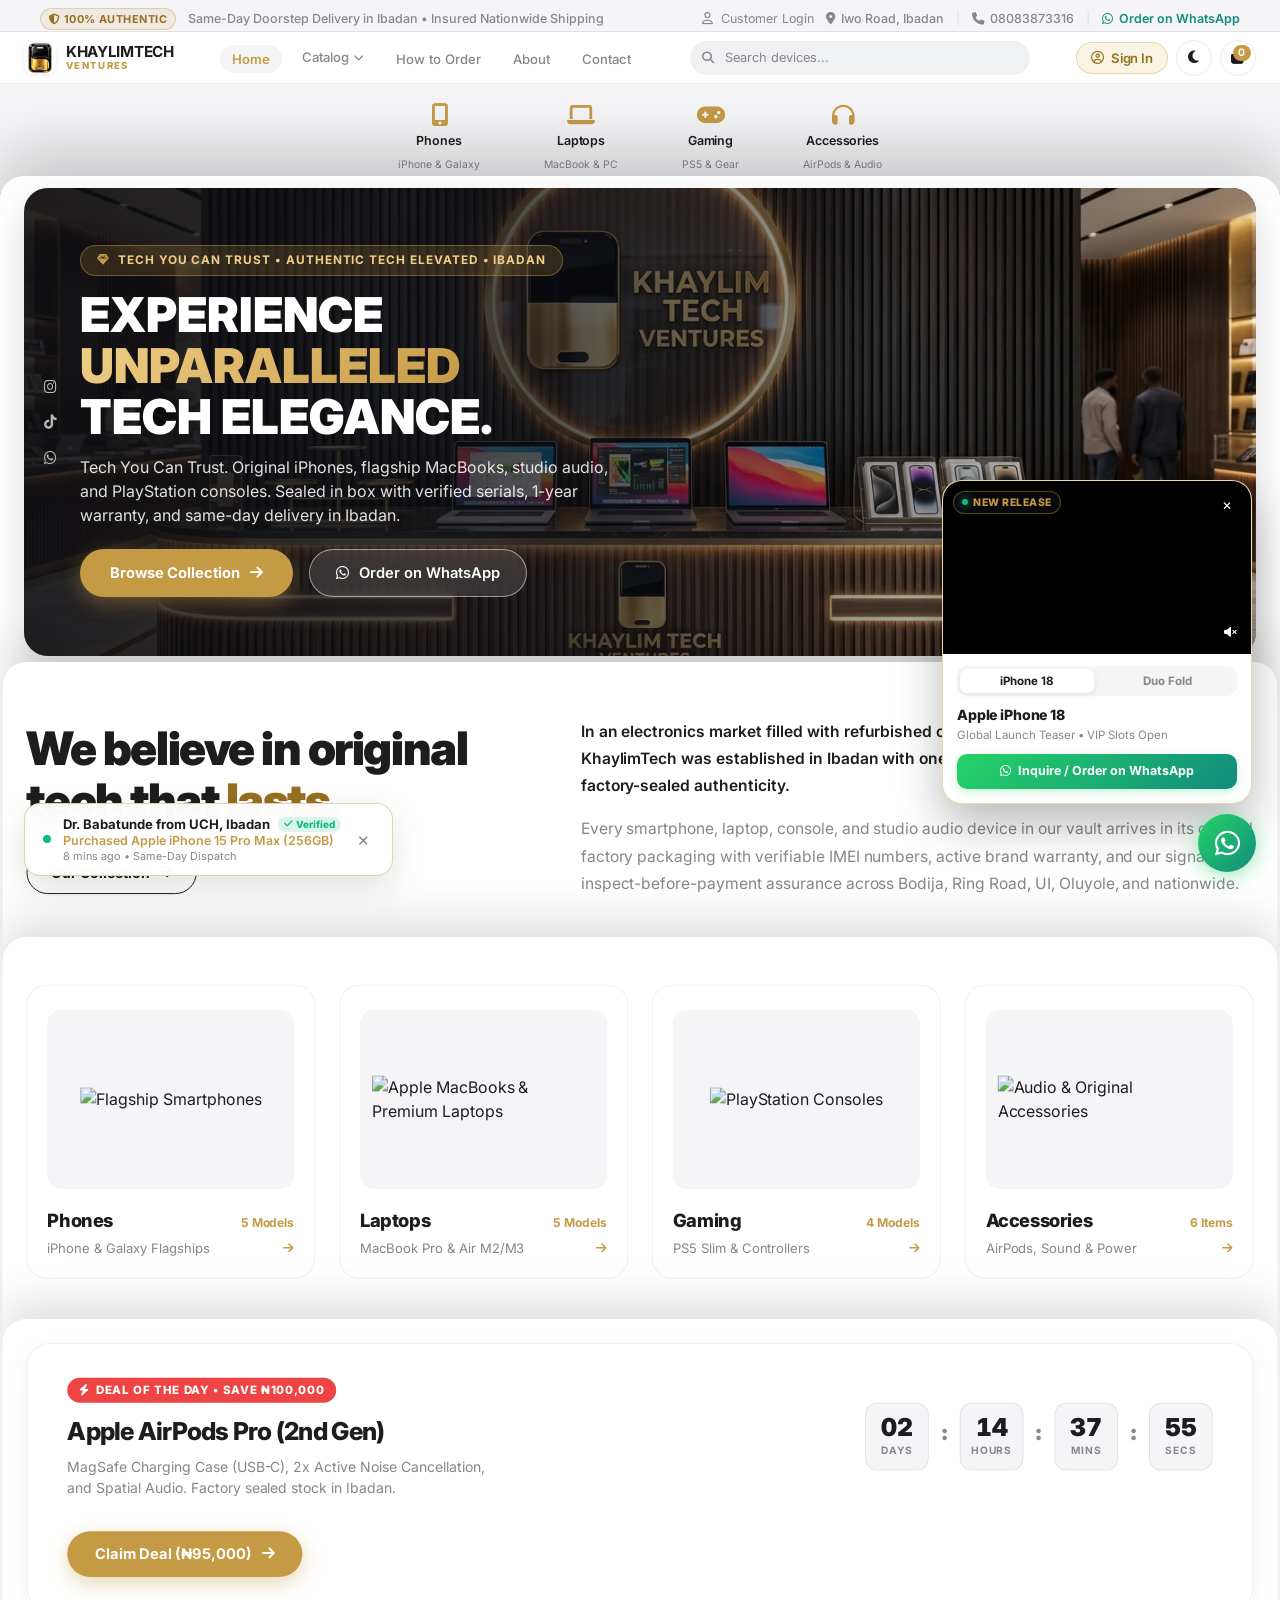
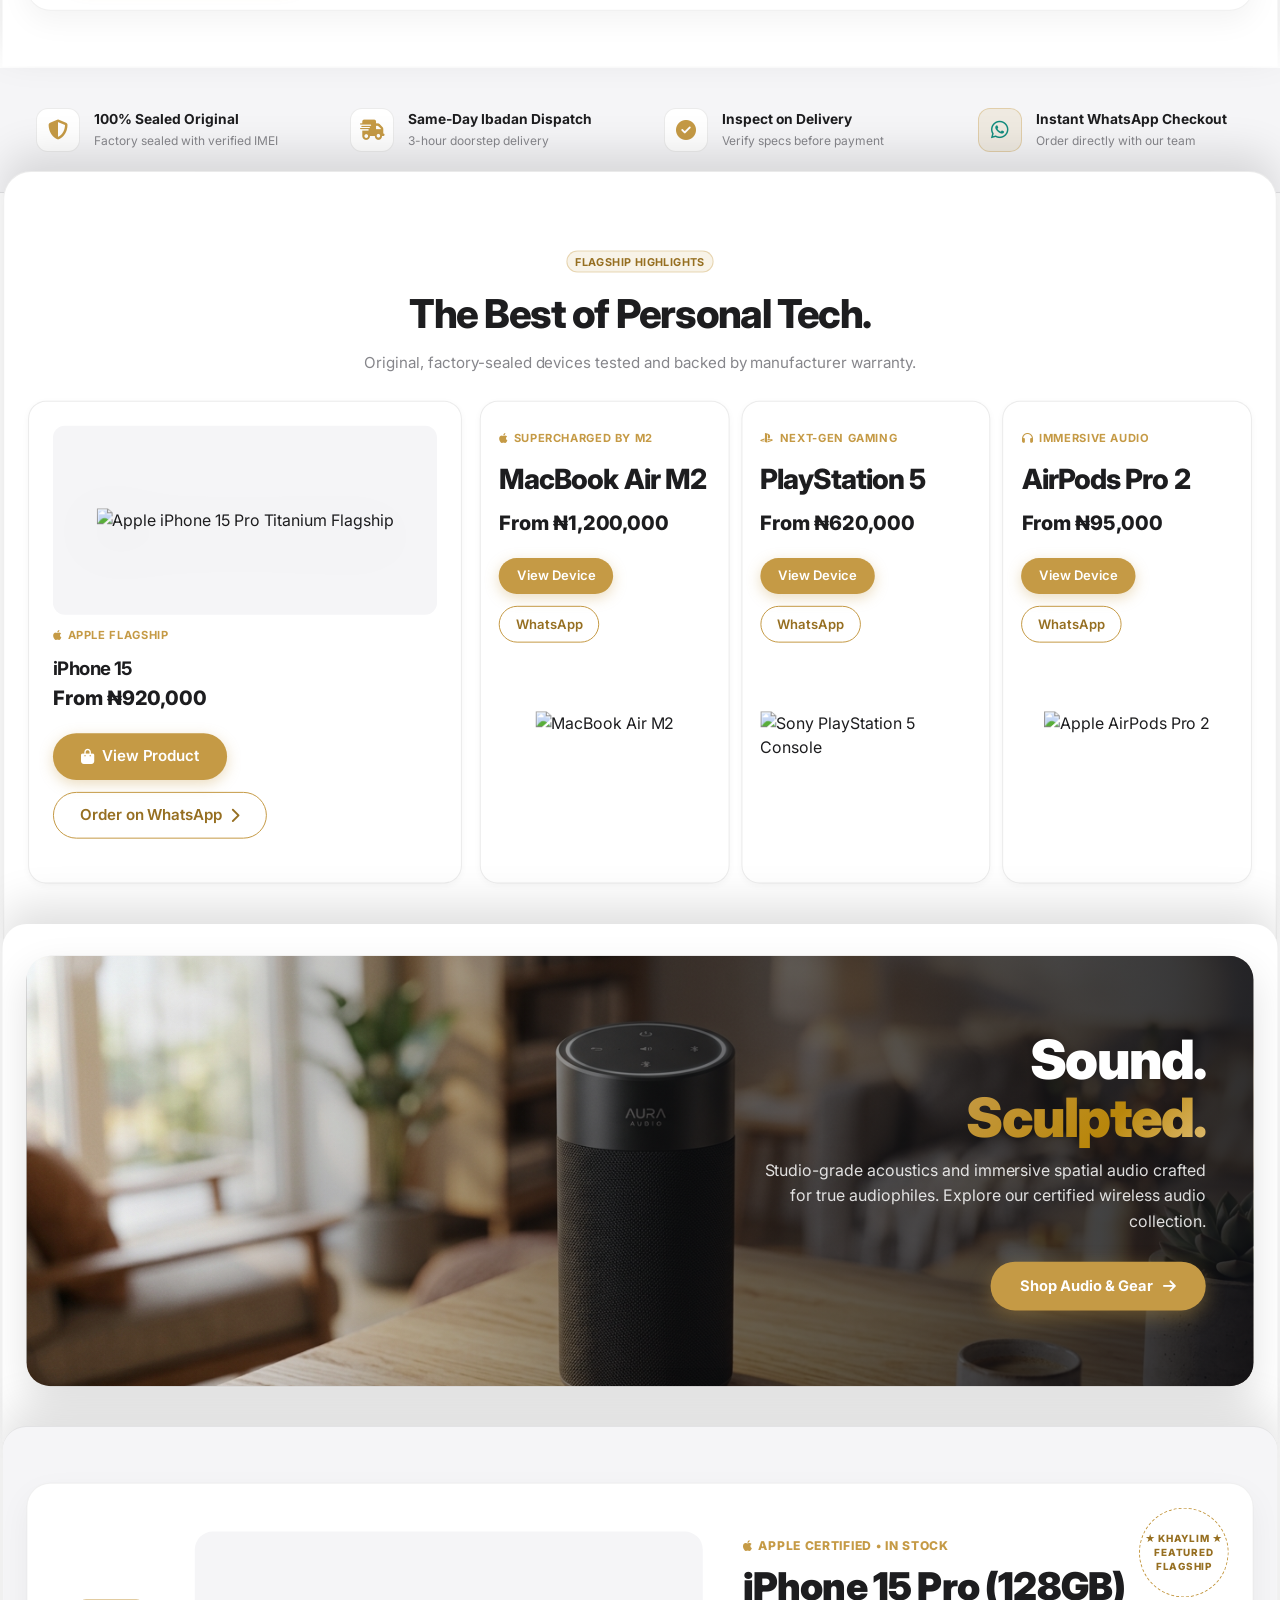
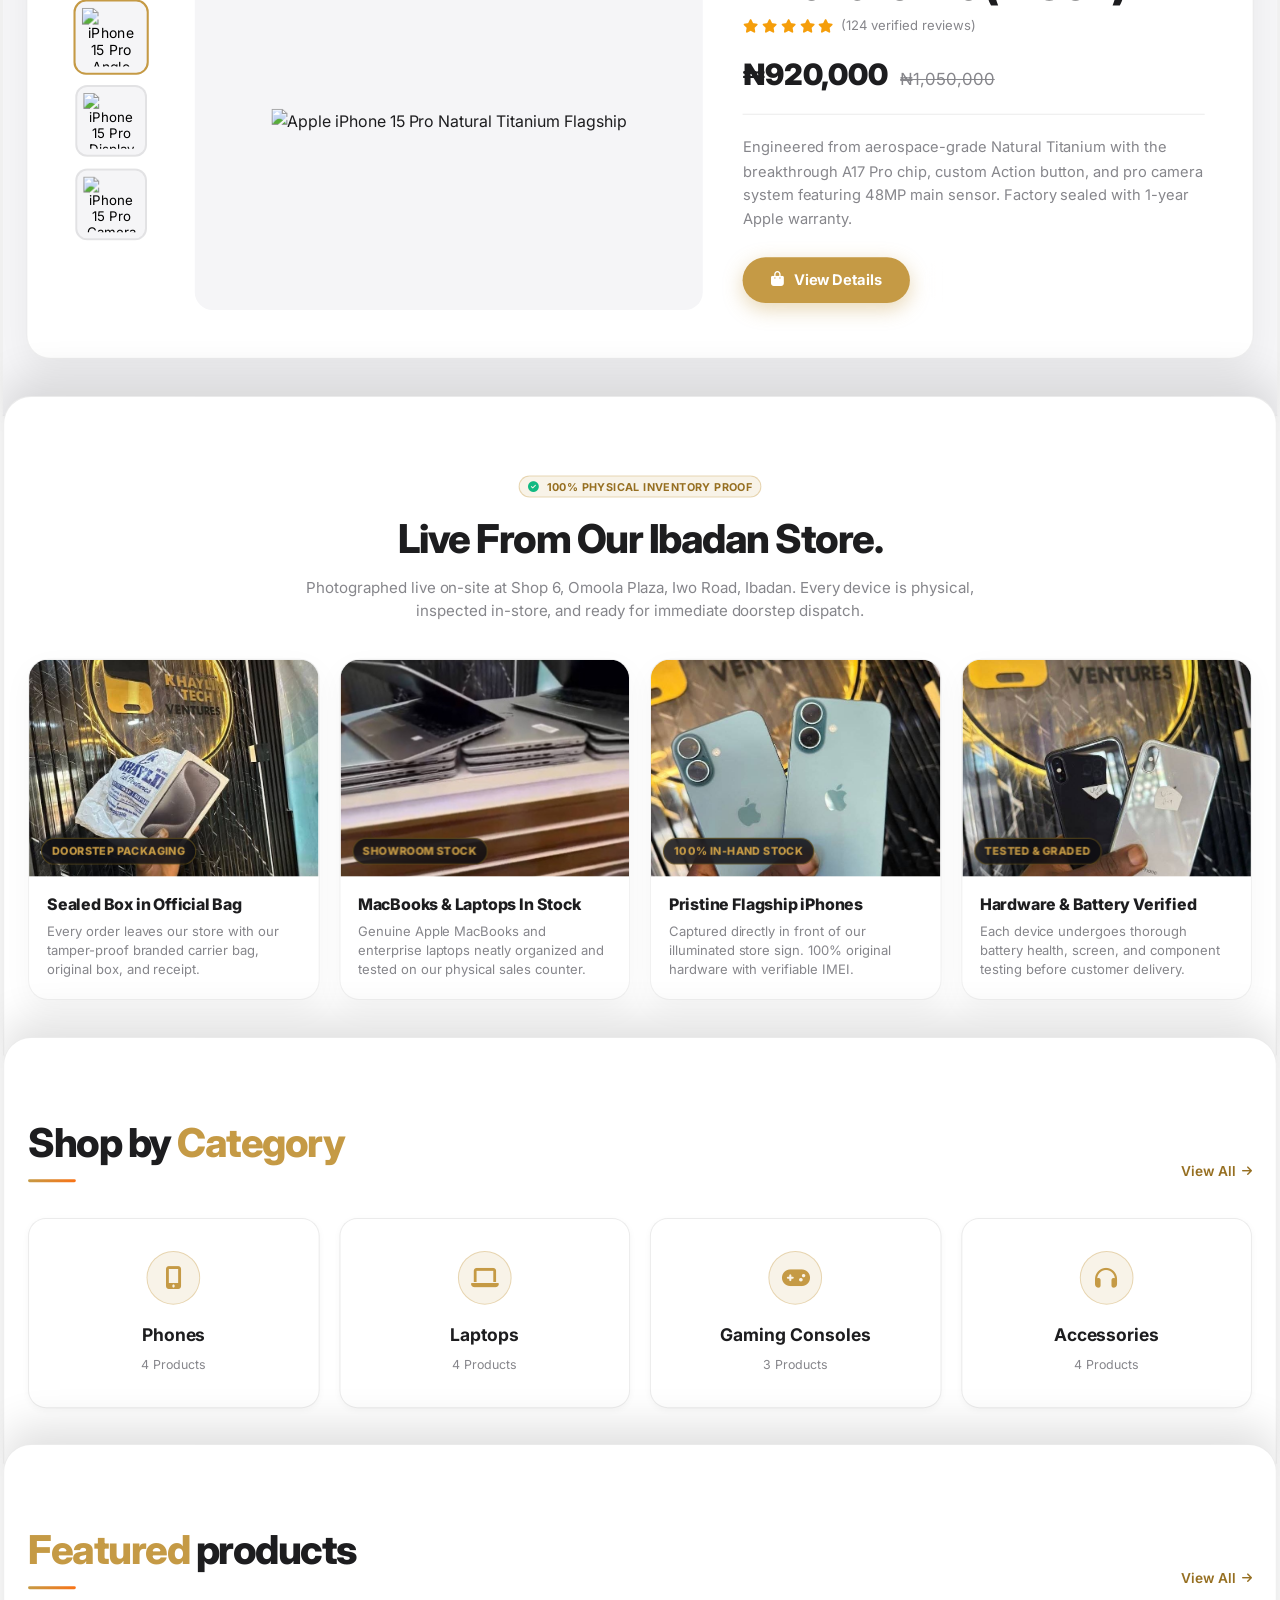
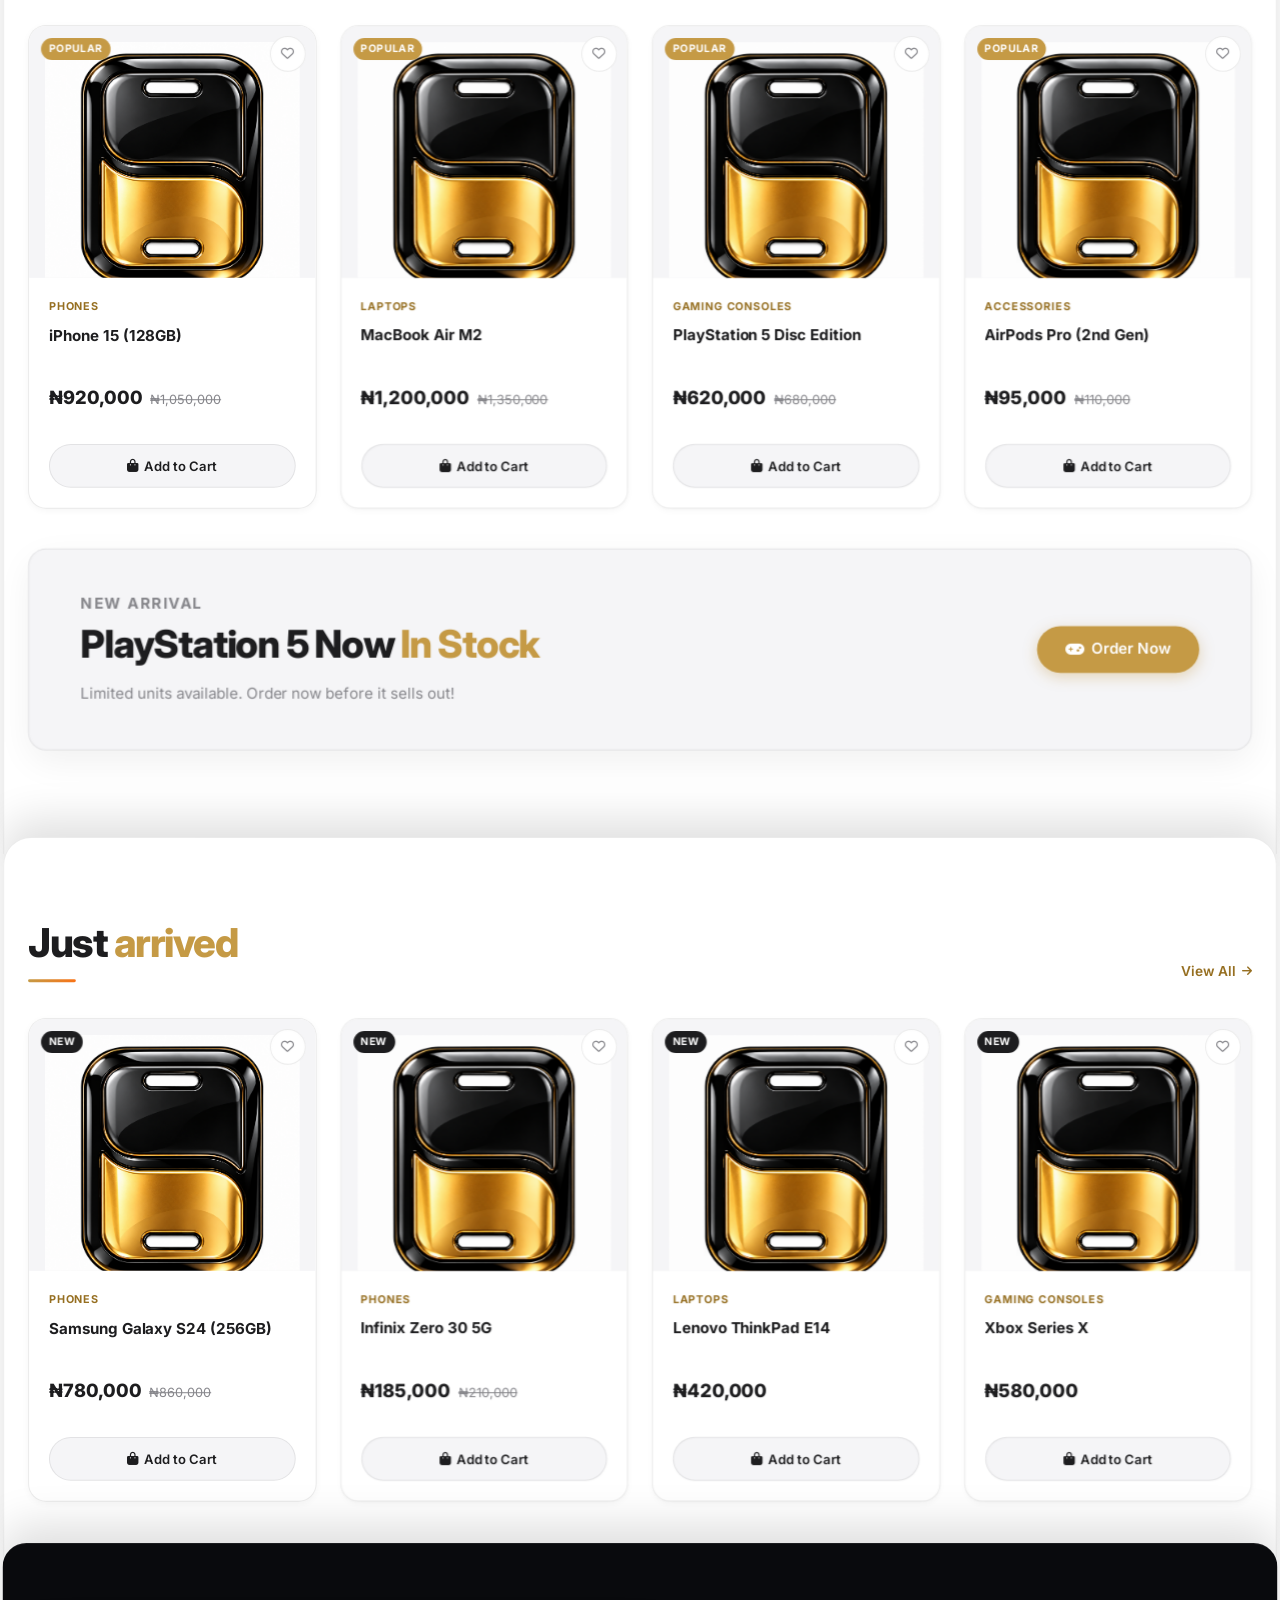
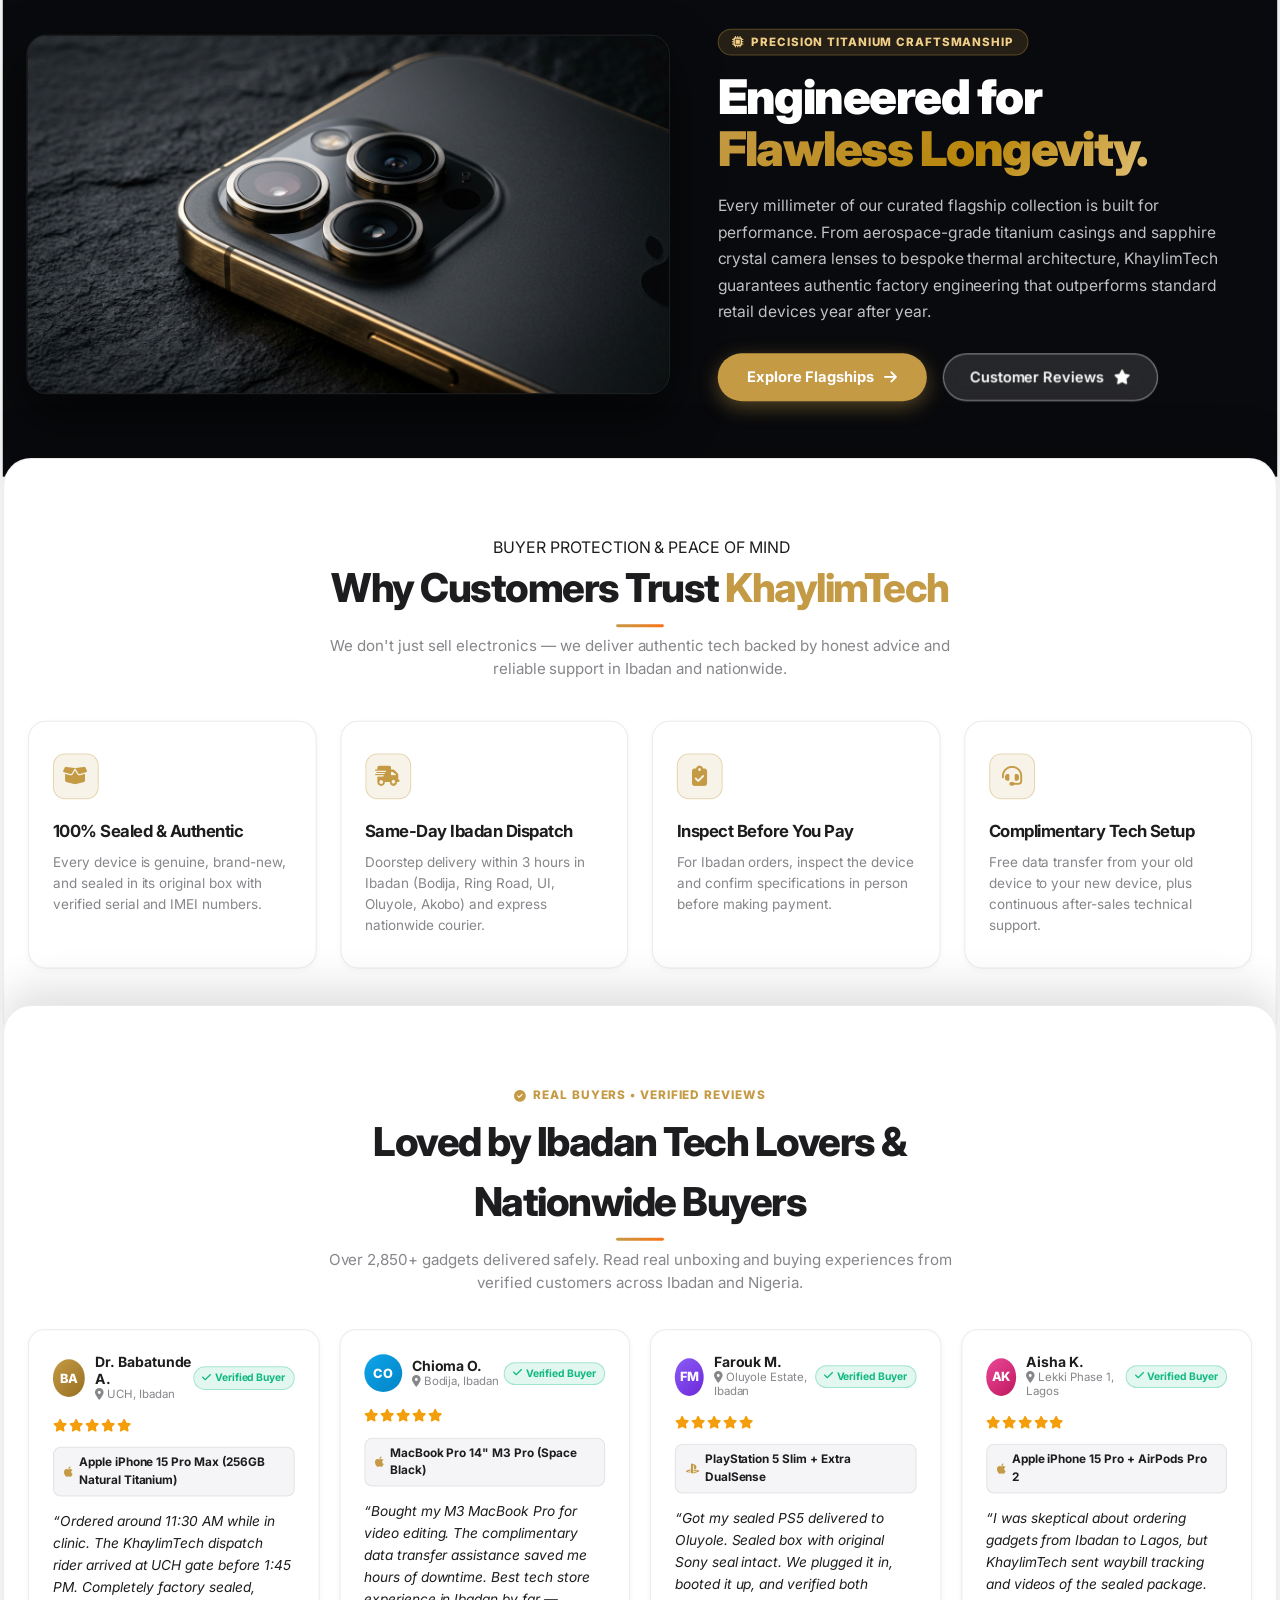
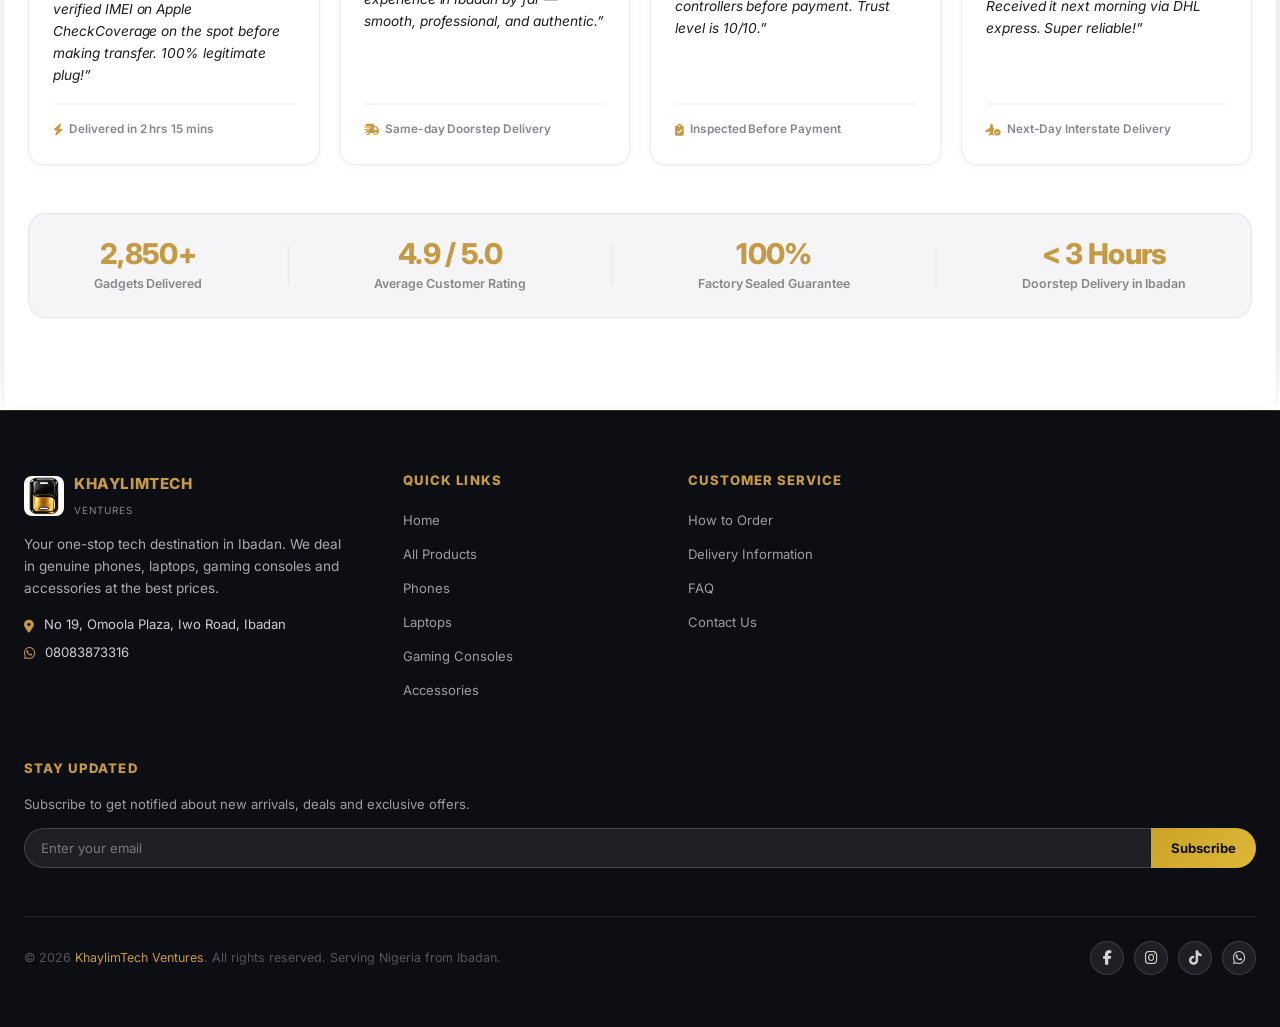
==== commit e685af00: "Add full-featured web Admin Portal with product CRUD, stock toggles, and dual admin management for k" ====
--- a/index.html
+++ b/index.html
@@ -1010,6 +1010,7 @@
 <script src="https://www.gstatic.com/firebasejs/10.7.0/firebase-firestore-compat.js"></script>
 <script src="https://www.gstatic.com/firebasejs/10.7.0/firebase-auth-compat.js"></script>
 <script src="js/firebase-db.js"></script>
+<script src="js/admin-config.js"></script>
 <script src="js/auth.js"></script>
 <script>
   function renderHomePage() {
--- a/css/professional.css
+++ b/css/professional.css
@@ -1419,41 +1419,18 @@
 }
 
 /* ═══════════════════════════════════════════════════════════
-   11. APPLE DIRECTORY FOOTER
+/* ═══════════════════════════════════════════════════════════
+   11. LUXURY FLAGSHIP FOOTER (UNIFIED ACROSS ALL PAGES)
    ═══════════════════════════════════════════════════════════ */
 .footer,
 [data-theme="light"] .footer,
-html[data-theme="light"] .footer {
-  background: var(--bg-footer) !important;
-  border-top: 1px solid var(--border) !important;
-  padding: 60px 0 32px;
-}
-
+html[data-theme="light"] .footer,
 [data-theme="dark"] .footer,
 html[data-theme="dark"] .footer {
-  background: var(--bg-footer) !important;
-  border-top: 1px solid var(--border) !important;
-}
-
-.footer .footer-col h4,
-.footer .footer-logo-text span:first-child,
-.footer strong {
-  color: var(--text-heading) !important;
-}
-
-.footer .footer-brand p,
-.footer .footer-col ul li a,
-.footer .footer-bottom p,
-.footer .footer-newsletter p {
-  color: var(--text-muted) !important;
-}
-
-.footer .footer-contact-item {
-  color: var(--text) !important;
-}
-
-.footer .footer-col ul li a:hover {
-  color: var(--gold) !important;
+  background: #0d0d14 !important;
+  border-top: 1px solid rgba(201, 162, 39, 0.2) !important;
+  padding: 60px 0 32px !important;
+  color: #f5f5f7 !important;
 }
 
 .footer-grid {
@@ -1461,7 +1438,7 @@
   grid-template-columns: 1.4fr 1fr 1fr 1.2fr;
   gap: 48px;
   padding-bottom: 48px;
-  border-bottom: 1px solid var(--border);
+  border-bottom: 1px solid rgba(255, 255, 255, 0.08);
 }
 
 @media (max-width: 900px) {
@@ -1485,123 +1462,151 @@
   border-radius: 8px;
 }
 
-.footer-logo-text span:first-child {
-  font-size: 0.95rem;
-  font-weight: 700;
-  color: var(--text-heading);
-}
-
-.footer-logo-text span:last-child {
-  font-size: 0.65rem;
-  color: var(--gold);
-  font-weight: 800;
-  letter-spacing: 0.1em;
-  text-transform: uppercase;
-}
-
-.footer-brand p {
-  color: var(--text-muted);
-  font-size: 0.85rem;
-  line-height: 1.6;
-  margin-bottom: 16px;
-}
-
-.footer-contact-item {
-  display: flex;
-  align-items: center;
-  gap: 10px;
-  font-size: 0.82rem;
-  color: var(--text);
-  margin-bottom: 8px;
-}
-
-.footer-contact-item i {
-  color: var(--gold);
-}
-
-.footer-col h4 {
-  font-size: 0.8rem;
-  font-weight: 700;
-  text-transform: uppercase;
-  letter-spacing: 0.06em;
-  color: var(--text-heading);
-  margin-bottom: 16px;
-}
-
-.footer-col ul {
-  list-style: none;
-  padding: 0;
-  margin: 0;
-}
-
-.footer-col ul li {
-  margin-bottom: 10px;
-}
-
-.footer-col ul li a {
-  font-size: 0.82rem;
-  color: var(--text-muted);
-}
-
-.footer-col ul li a:hover {
-  color: var(--gold);
-}
-
-.newsletter-form {
-  display: flex;
-  gap: 6px;
-  margin-top: 14px;
-}
-
-.newsletter-form input {
-  flex-grow: 1;
-  height: 38px;
-  padding: 0 14px;
-  border-radius: var(--radius-full);
-  background: var(--bg-card);
-  border: 1px solid var(--border);
-  color: var(--text);
-  font-size: 0.82rem;
-  outline: none;
-}
-
-.newsletter-form button {
-  height: 38px;
-  padding: 0 16px;
-  border-radius: var(--radius-full);
-  background: var(--gold);
-  color: #ffffff;
-  font-size: 0.8rem;
-  font-weight: 600;
-}
-
-.footer-bottom {
-  display: flex;
-  align-items: center;
-  justify-content: space-between;
-  padding-top: 24px;
-  font-size: 0.75rem;
-  color: var(--text-muted);
-  flex-wrap: wrap;
-  gap: 14px;
-}
-
-.social-links {
-  display: flex;
-  gap: 10px;
-}
-
-.social-link {
-  width: 32px;
-  height: 32px;
-  border-radius: var(--radius-full);
-  background: var(--bg-card);
-  border: 1px solid var(--border);
-  display: grid;
-  place-items: center;
-  color: var(--text);
-  font-size: 0.85rem;
-  transition: all 0.2s ease;
+.footer .footer-logo-text span:first-child {
+  color: var(--gold) !important;
+  font-size: 0.95rem !important;
+  font-weight: 800 !important;
+  letter-spacing: 0.04em !important;
+}
+
+.footer .footer-logo-text span:last-child {
+  color: rgba(255, 255, 255, 0.5) !important;
+  font-size: 0.62rem !important;
+  letter-spacing: 0.1em !important;
+}
+
+.footer .footer-brand p {
+  color: rgba(255, 255, 255, 0.65) !important;
+  font-size: 0.85rem !important;
+  line-height: 1.6 !important;
+  margin-bottom: 16px !important;
+}
+
+.footer .footer-contact-item {
+  color: rgba(255, 255, 255, 0.8) !important;
+  font-size: 0.82rem !important;
+  display: flex !important;
+  align-items: center !important;
+  gap: 10px !important;
+  margin-bottom: 8px !important;
+}
+
+.footer .footer-contact-item i {
+  color: var(--gold) !important;
+}
+
+.footer .footer-col h4 {
+  color: var(--gold) !important;
+  font-size: 0.82rem !important;
+  font-weight: 800 !important;
+  text-transform: uppercase !important;
+  letter-spacing: 0.08em !important;
+  margin-bottom: 16px !important;
+}
+
+.footer .footer-col ul {
+  list-style: none !important;
+  padding: 0 !important;
+  margin: 0 !important;
+}
+
+.footer .footer-col ul li {
+  margin-bottom: 10px !important;
+}
+
+.footer .footer-col ul li a {
+  color: rgba(255, 255, 255, 0.6) !important;
+  font-size: 0.82rem !important;
+  transition: color 0.2s ease !important;
+  text-decoration: none !important;
+}
+
+.footer .footer-col ul li a:hover {
+  color: var(--gold) !important;
+}
+
+.footer .footer-newsletter p {
+  color: rgba(255, 255, 255, 0.6) !important;
+  font-size: 0.82rem !important;
+  line-height: 1.5 !important;
+}
+
+.footer .newsletter-form {
+  display: flex !important;
+  gap: 0 !important;
+  margin-top: 14px !important;
+}
+
+.footer .newsletter-form input {
+  flex-grow: 1 !important;
+  height: 40px !important;
+  padding: 0 16px !important;
+  border-radius: 50px 0 0 50px !important;
+  background: rgba(255, 255, 255, 0.08) !important;
+  border: 1px solid rgba(255, 255, 255, 0.15) !important;
+  border-right: none !important;
+  color: #ffffff !important;
+  font-size: 0.82rem !important;
+  outline: none !important;
+}
+
+.footer .newsletter-form input::placeholder {
+  color: rgba(255, 255, 255, 0.4) !important;
+}
+
+.footer .newsletter-form button {
+  height: 40px !important;
+  padding: 0 20px !important;
+  border-radius: 0 50px 50px 0 !important;
+  background: linear-gradient(135deg, #c9a227, #e0b838) !important;
+  color: #0d0d12 !important;
+  font-size: 0.82rem !important;
+  font-weight: 700 !important;
+  border: none !important;
+  cursor: pointer !important;
+  transition: all 0.2s ease !important;
+}
+
+.footer .newsletter-form button:hover {
+  background: #e0b838 !important;
+}
+
+.footer .footer-bottom {
+  display: flex !important;
+  align-items: center !important;
+  justify-content: space-between !important;
+  padding-top: 24px !important;
+  margin-top: 0 !important;
+  border-top: none !important;
+  font-size: 0.78rem !important;
+  color: rgba(255, 255, 255, 0.5) !important;
+  flex-wrap: wrap !important;
+  gap: 14px !important;
+}
+
+.footer .social-links {
+  display: flex !important;
+  gap: 10px !important;
+}
+
+.footer .social-link {
+  width: 34px !important;
+  height: 34px !important;
+  border-radius: 50% !important;
+  background: rgba(255, 255, 255, 0.08) !important;
+  border: 1px solid rgba(255, 255, 255, 0.12) !important;
+  color: rgba(255, 255, 255, 0.8) !important;
+  display: inline-flex !important;
+  align-items: center !important;
+  justify-content: center !important;
+  transition: all 0.2s ease !important;
+}
+
+.footer .social-link:hover {
+  background: var(--gold) !important;
+  color: #0d0d12 !important;
+  border-color: var(--gold) !important;
+  transform: translateY(-2px) !important;
 }
 
 .social-link:hover {
@@ -1658,9 +1663,104 @@
   color: var(--gold);
 }
 
+/* Sidebar Category Icon Options */
+.category-filter-list {
+  display: flex;
+  flex-direction: column;
+  gap: 4px;
+}
+
+.filter-option.filter-cat-item {
+  display: flex;
+  align-items: center;
+  justify-content: space-between;
+  padding: 8px 10px;
+  border-radius: 10px;
+  background: transparent;
+  border: 1px solid transparent;
+  transition: all 0.2s ease;
+  user-select: none;
+  cursor: pointer;
+  margin-bottom: 2px;
+}
+
+.filter-option.filter-cat-item:hover {
+  background: rgba(201, 162, 39, 0.08);
+  border-color: rgba(201, 162, 39, 0.25);
+}
+
+.filter-option.filter-cat-item.is-selected {
+  background: rgba(201, 162, 39, 0.12);
+  border-color: var(--gold);
+}
+
+.filter-cat-main {
+  display: flex;
+  align-items: center;
+  gap: 10px;
+}
+
+.filter-cat-main input[type="checkbox"] {
+  accent-color: var(--gold);
+  width: 15px;
+  height: 15px;
+  cursor: pointer;
+  margin: 0;
+}
+
+.filter-cat-icon {
+  display: inline-flex;
+  align-items: center;
+  justify-content: center;
+  width: 26px;
+  height: 26px;
+  border-radius: 7px;
+  background: rgba(201, 162, 39, 0.1);
+  color: var(--gold);
+  font-size: 0.8rem;
+  transition: all 0.2s ease;
+  flex-shrink: 0;
+}
+
+.filter-option.filter-cat-item:hover .filter-cat-icon,
+.filter-option.filter-cat-item.is-selected .filter-cat-icon {
+  background: var(--gold);
+  color: #0d0d12;
+  transform: scale(1.04);
+}
+
+.filter-cat-name {
+  font-size: 0.84rem;
+  font-weight: 600;
+  color: var(--text);
+  transition: color 0.2s;
+}
+
+.filter-option.filter-cat-item:hover .filter-cat-name,
+.filter-option.filter-cat-item.is-selected .filter-cat-name {
+  color: var(--text-heading);
+  font-weight: 700;
+}
+
 .filter-count {
-  font-size: 0.7rem;
+  display: inline-flex;
+  align-items: center;
+  justify-content: center;
+  min-width: 22px;
+  height: 20px;
+  padding: 0 6px;
+  border-radius: 10px;
+  background: var(--bg-secondary);
+  border: 1px solid var(--border);
+  font-size: 0.72rem;
+  font-weight: 700;
   color: var(--text-muted);
+}
+
+.filter-option.filter-cat-item.is-selected .filter-count {
+  background: var(--gold);
+  color: #0d0d12;
+  border-color: var(--gold);
 }
 
 .detail-layout {
@@ -4372,7 +4472,7 @@
    ═══════════════════════════════════════════════════════════ */
 .editorial-catalog-hero {
   position: relative;
-  padding: 44px 0 28px;
+  padding: 24px 0 18px;
   background: var(--bg);
   border-bottom: 1px solid var(--border);
 }
@@ -4381,7 +4481,7 @@
   display: flex;
   flex-direction: column;
   align-items: flex-start;
-  gap: 16px;
+  gap: 8px;
 }
 
 .catalog-hero-badge {
@@ -4404,10 +4504,10 @@
 }
 
 .catalog-hero-title {
-  font-size: clamp(2.2rem, 4.4vw, 3.4rem);
+  font-size: clamp(1.8rem, 3.2vw, 2.5rem);
   font-weight: 900;
-  line-height: 1.1;
-  letter-spacing: -0.03em;
+  line-height: 1.15;
+  letter-spacing: -0.025em;
   color: var(--text-heading);
   margin: 0;
 }
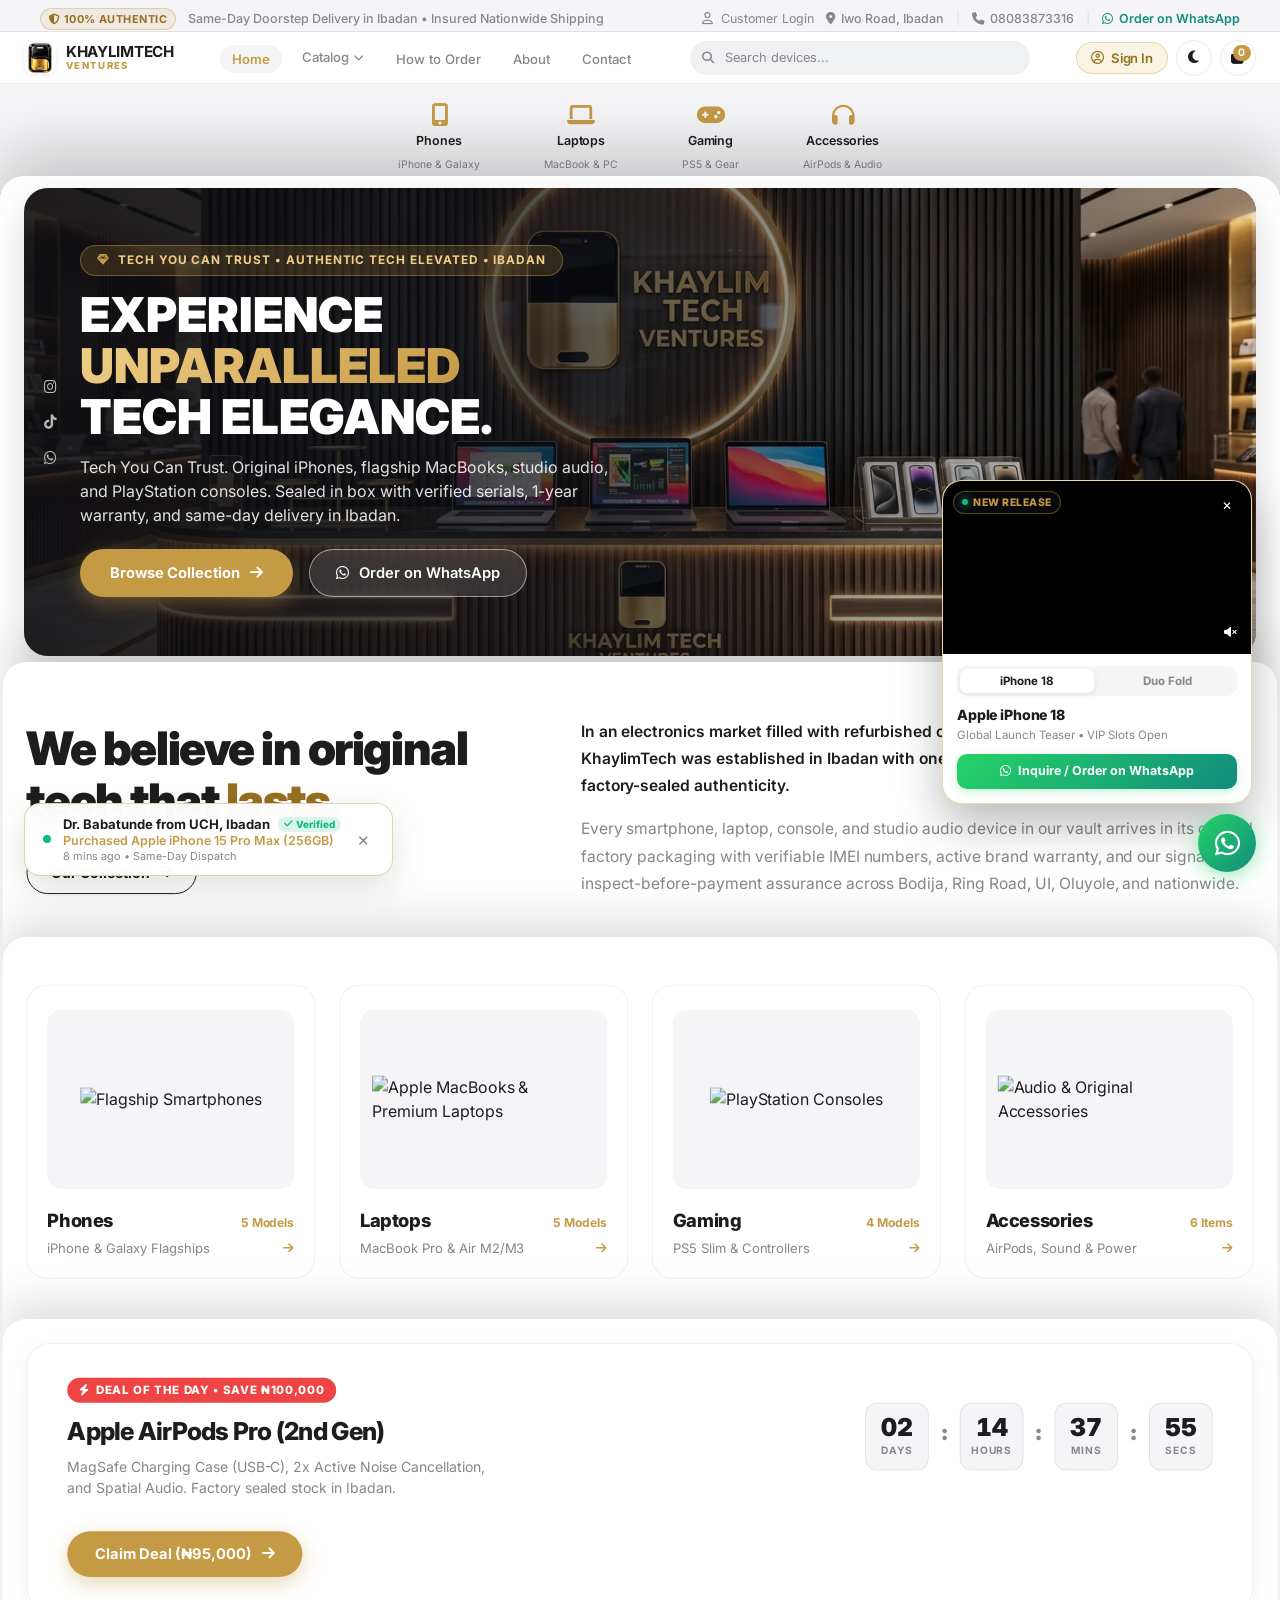
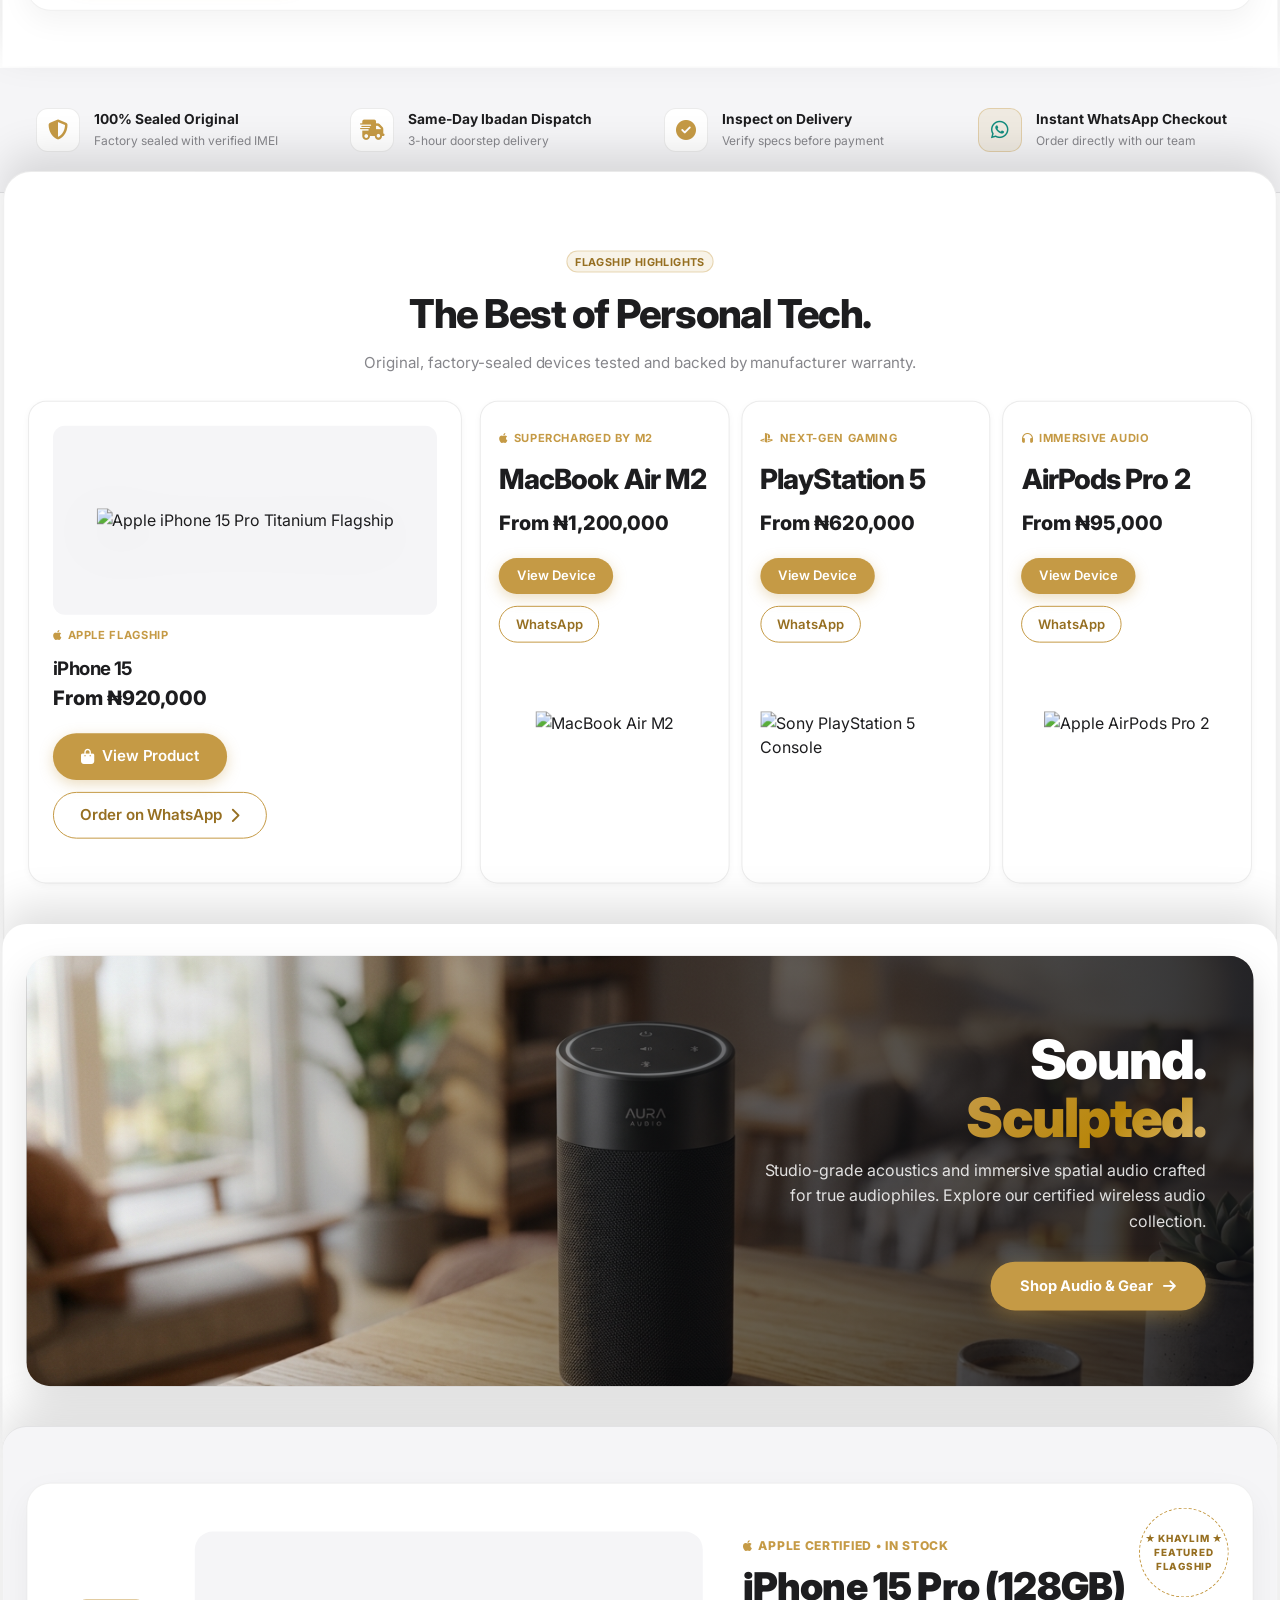
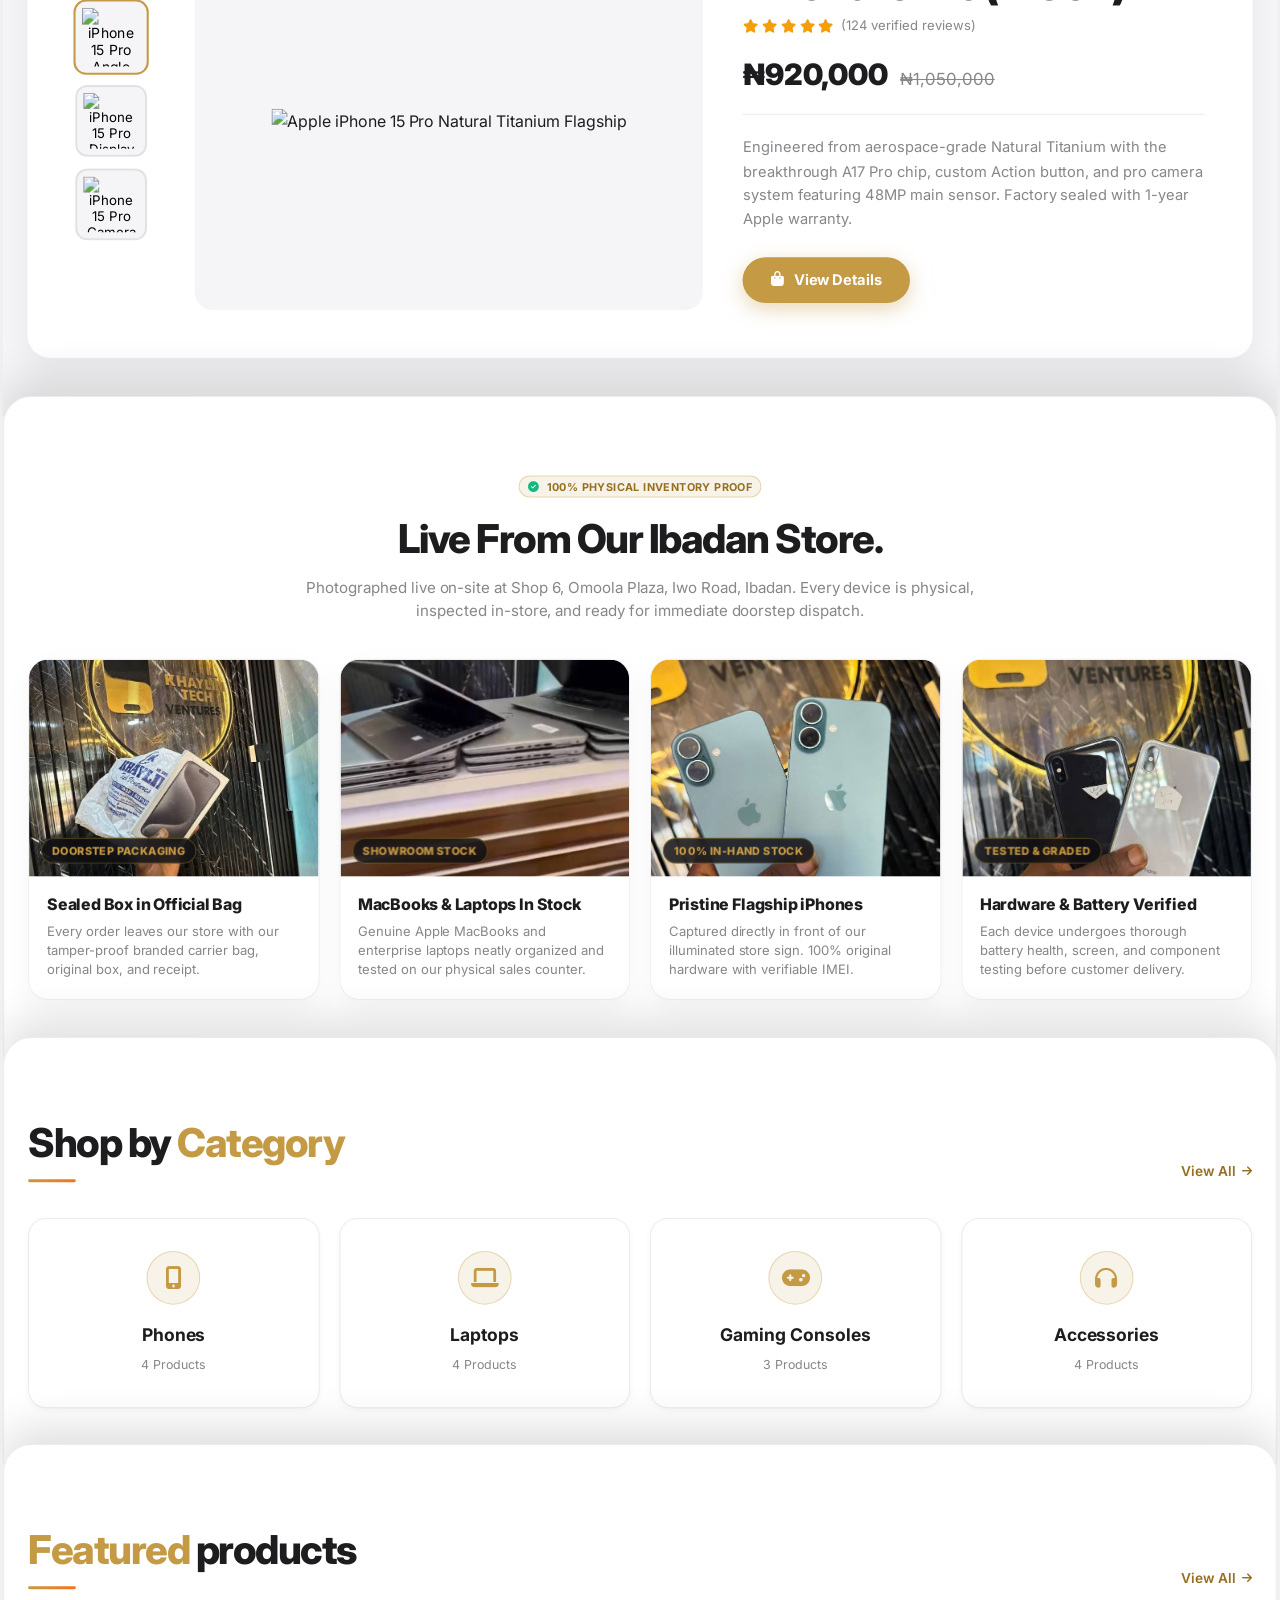
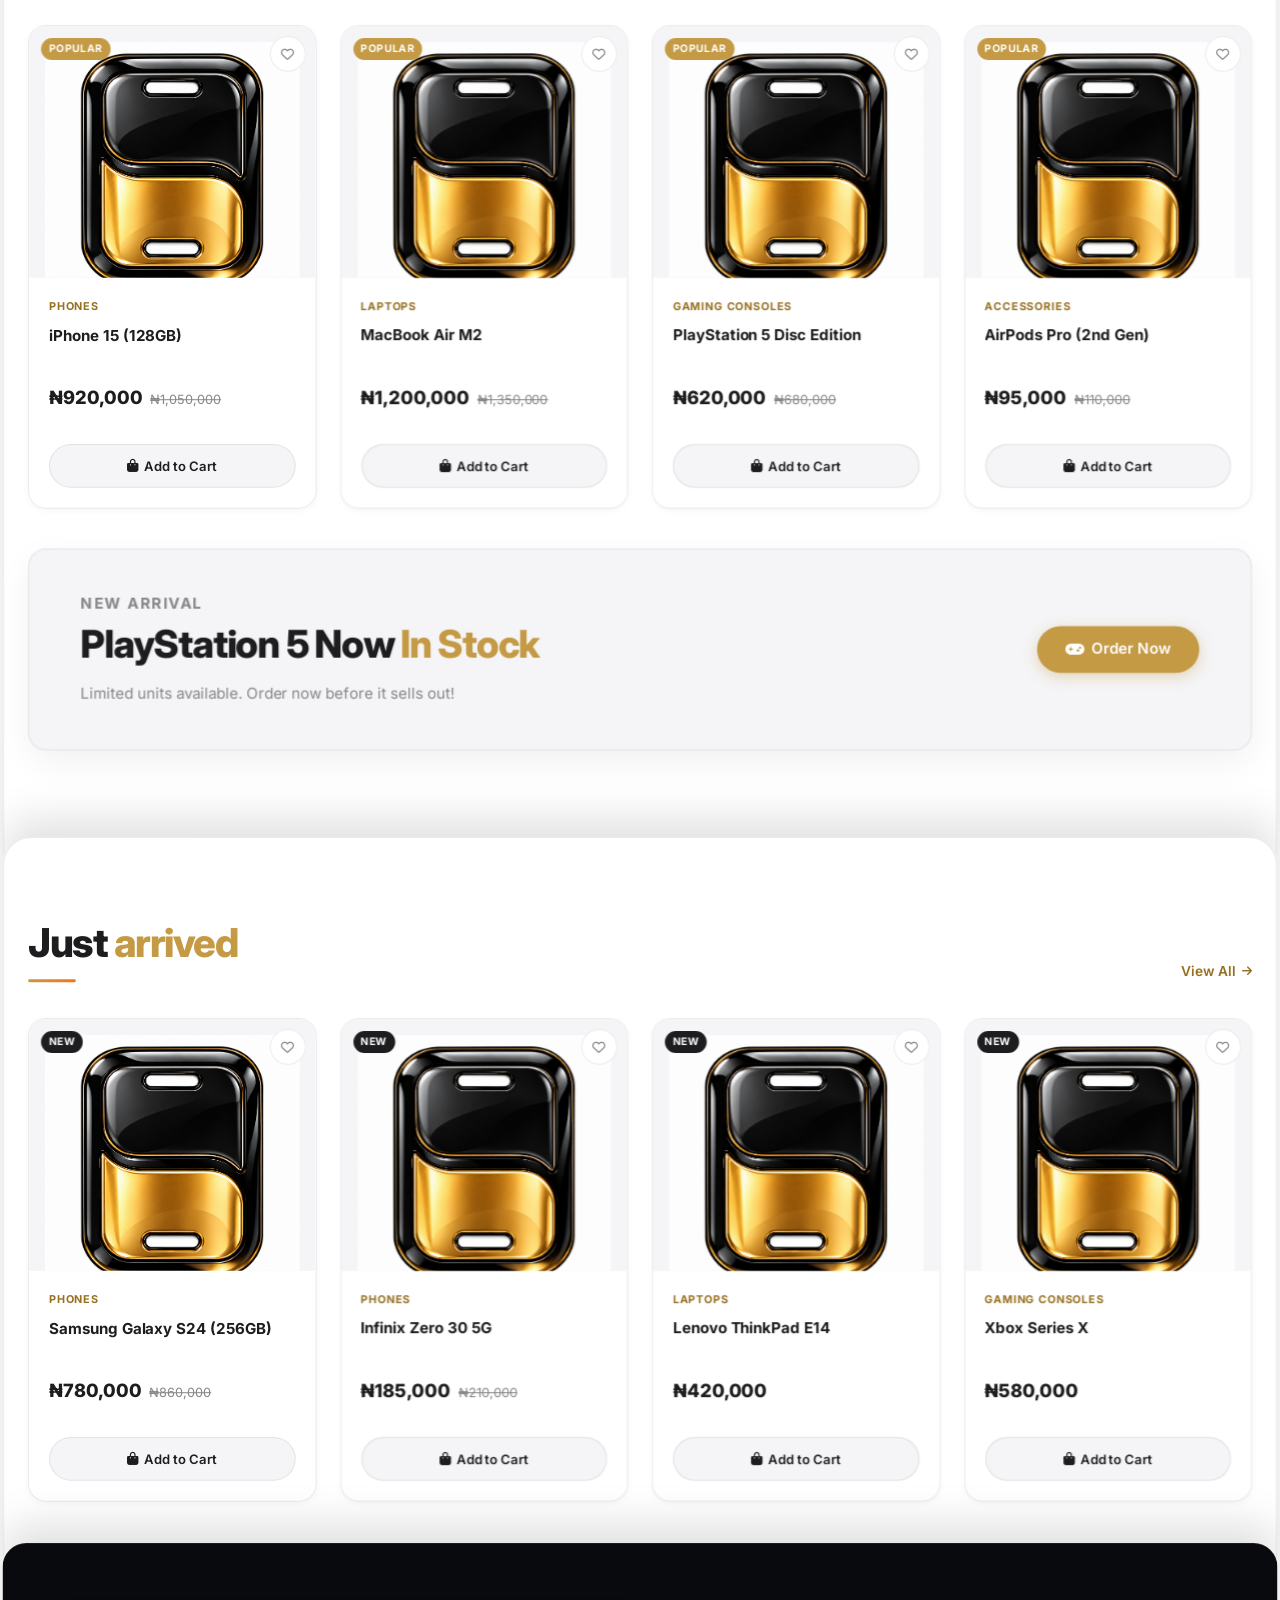
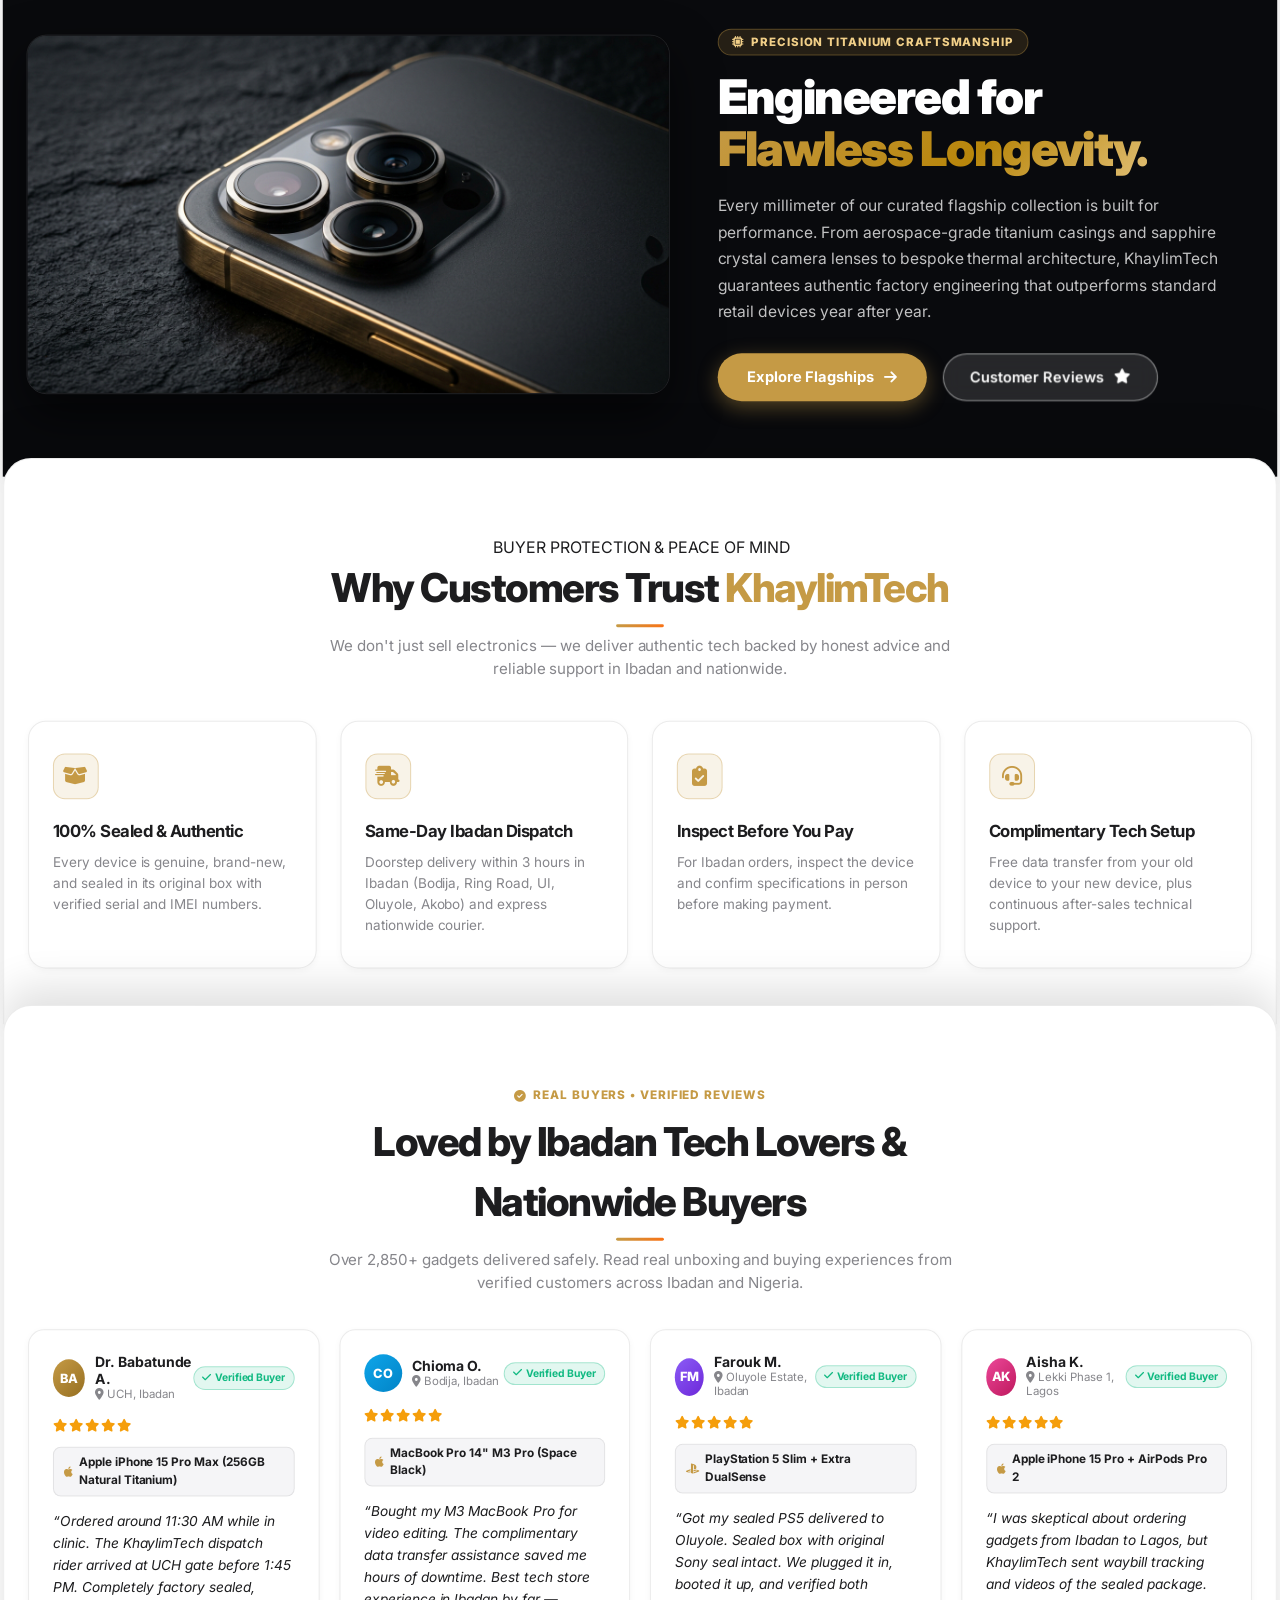
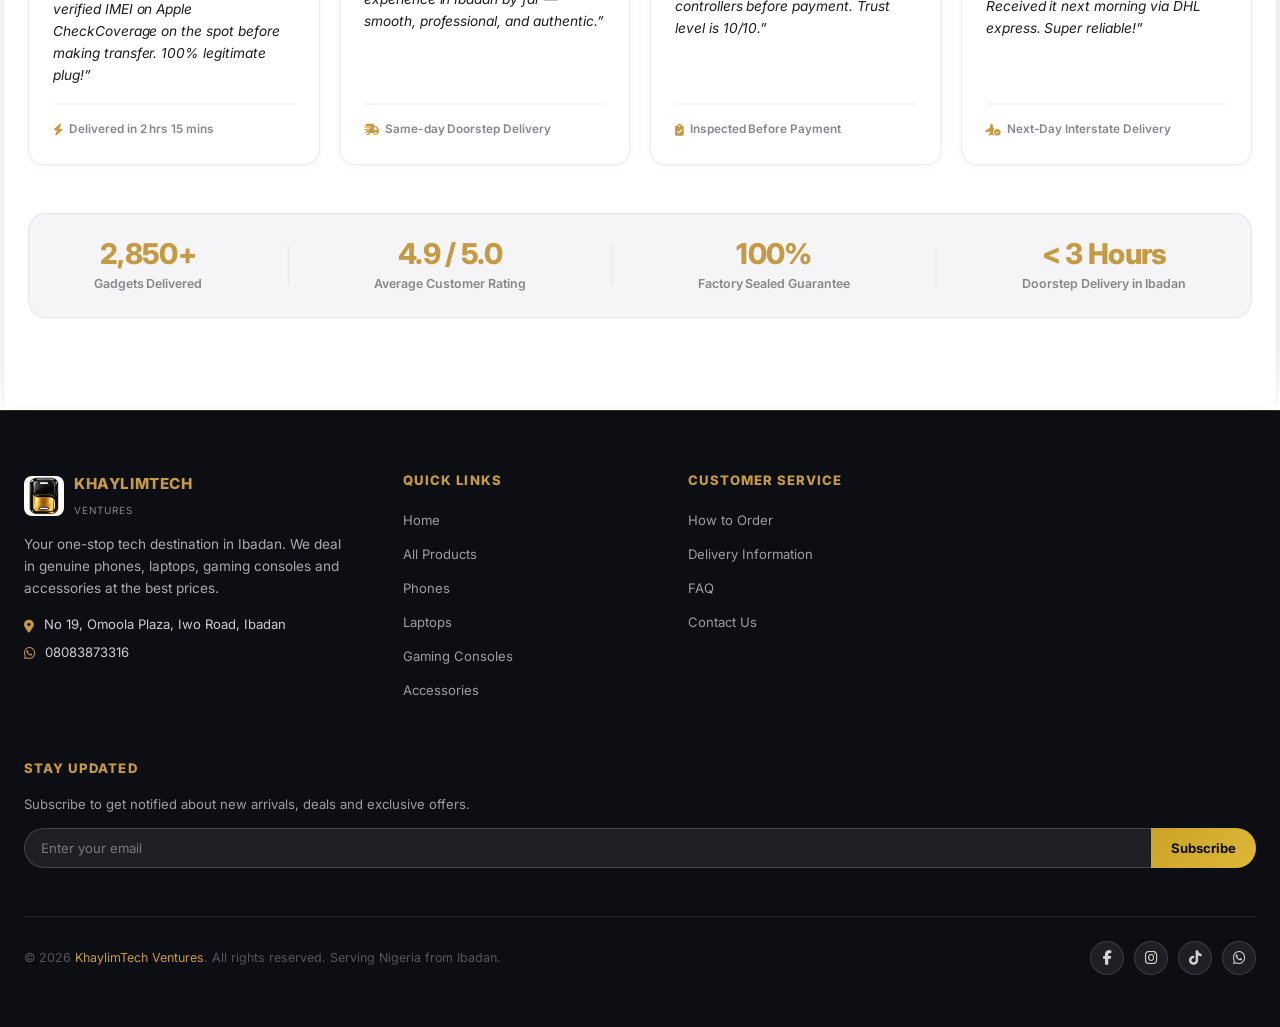
==== commit bebf9098: "feat: clickable footer map & whatsapp links, UK/Nigerian Used badges, 1-click Sold button, two-admin" ====
--- a/index.html
+++ b/index.html
@@ -940,14 +940,14 @@
           </div>
         </div>
         <p>Your one-stop tech destination in Ibadan. We deal in genuine phones, laptops, gaming consoles and accessories at the best prices.</p>
-        <div class="footer-contact-item">
+        <a class="footer-contact-item" href="https://maps.google.com/?q=No+19+Omoola+Plaza,+Iwo+Road,+Ibadan" target="_blank" rel="noopener noreferrer" title="Get Google Maps store directions">
           <i class="fa-solid fa-location-dot"></i>
           <span>No 19, Omoola Plaza, Iwo Road, Ibadan</span>
-        </div>
-        <div class="footer-contact-item">
+        </a>
+        <a class="footer-contact-item" href="https://wa.me/2348083873316?text=Hello%20KhaylimTech%2C%20I%20would%20like%20to%20make%20an%20inquiry" target="_blank" rel="noopener noreferrer" title="Chat with KhaylimTech on WhatsApp">
           <i class="fa-brands fa-whatsapp"></i>
           <span>08083873316</span>
-        </div>
+        </a>
       </div>
 
       <!-- Quick Links -->
--- a/css/style.css
+++ b/css/style.css
@@ -844,7 +844,10 @@
 
 .badge-new { background: var(--gold); color: #000; }
 .badge-hot { background: var(--orange); color: #fff; }
-.badge-out { background: #666; color: #fff; }
+.badge-out, .badge-sold { background: linear-gradient(135deg, #ef4444, #b91c1c); color: #fff; font-weight: 800; }
+.badge-uk-used { background: linear-gradient(135deg, #1e40af, #3b82f6); color: #fff; border: 1px solid rgba(255,255,255,0.25); box-shadow: 0 2px 8px rgba(30,64,175,0.35); }
+.badge-nigerian-used { background: linear-gradient(135deg, #065f46, #10b981); color: #fff; border: 1px solid rgba(255,255,255,0.25); box-shadow: 0 2px 8px rgba(6,95,70,0.35); }
+.badge-brand-new { background: linear-gradient(135deg, #c9a227, #e0b838); color: #0d0d12; font-weight: 800; }
 
 .product-wishlist {
   position: absolute;
@@ -1066,9 +1069,21 @@
   margin-bottom: 10px;
   font-size: 0.82rem;
   color: rgba(255,255,255,0.65);
-}
-
-.footer-contact-item i { color: var(--gold); margin-top: 2px; flex-shrink: 0; }
+  text-decoration: none;
+  transition: all 0.2s ease;
+}
+
+a.footer-contact-item {
+  cursor: pointer;
+}
+
+a.footer-contact-item:hover {
+  color: var(--gold);
+  transform: translateX(4px);
+}
+
+.footer-contact-item i { color: var(--gold); margin-top: 2px; flex-shrink: 0; transition: transform 0.2s ease; }
+a.footer-contact-item:hover i { transform: scale(1.15); }
 
 .footer-col h4 {
   font-size: 0.85rem;
--- a/css/professional.css
+++ b/css/professional.css
@@ -1182,6 +1182,34 @@
   color: #000000;
 }
 
+.product-badge.badge-uk-used {
+  background: linear-gradient(135deg, #1e40af, #2563eb);
+  color: #ffffff;
+  border: 1px solid rgba(255, 255, 255, 0.25);
+  box-shadow: 0 2px 8px rgba(30, 64, 175, 0.35);
+}
+
+.product-badge.badge-nigerian-used {
+  background: linear-gradient(135deg, #065f46, #059669);
+  color: #ffffff;
+  border: 1px solid rgba(255, 255, 255, 0.25);
+  box-shadow: 0 2px 8px rgba(6, 95, 70, 0.35);
+}
+
+.product-badge.badge-sold,
+.product-badge.badge-out {
+  background: linear-gradient(135deg, #ef4444, #dc2626);
+  color: #ffffff;
+  font-weight: 800;
+  box-shadow: 0 2px 8px rgba(239, 68, 68, 0.35);
+}
+
+.product-badge.badge-brand-new {
+  background: linear-gradient(135deg, #c9a227, #e0b838);
+  color: #0d0d12;
+  font-weight: 800;
+}
+
 .product-wishlist {
   position: absolute;
   top: 10px;
@@ -1489,10 +1517,22 @@
   align-items: center !important;
   gap: 10px !important;
   margin-bottom: 8px !important;
+  text-decoration: none !important;
+  transition: all 0.2s ease !important;
+}
+
+.footer a.footer-contact-item:hover {
+  color: var(--gold) !important;
+  transform: translateX(4px) !important;
 }
 
 .footer .footer-contact-item i {
   color: var(--gold) !important;
+  transition: transform 0.2s ease !important;
+}
+
+.footer a.footer-contact-item:hover i {
+  transform: scale(1.18) !important;
 }
 
 .footer .footer-col h4 {
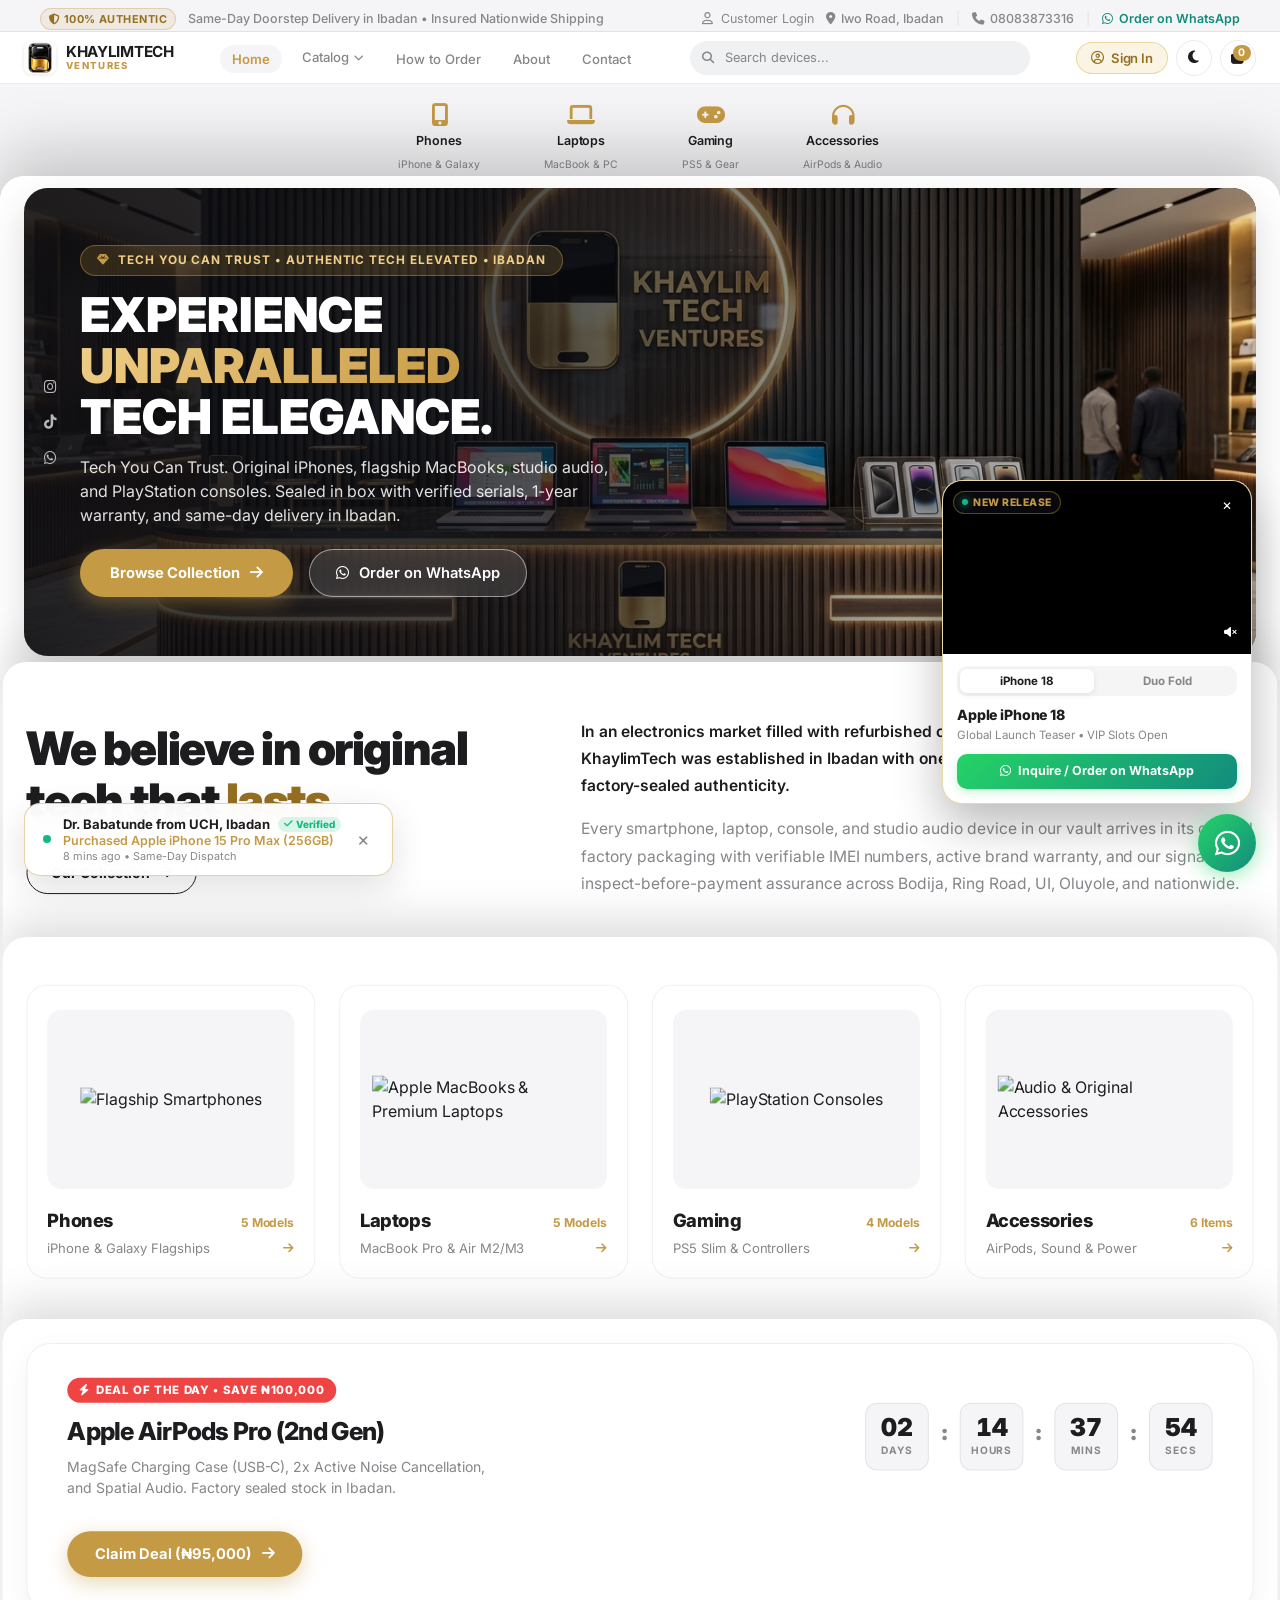
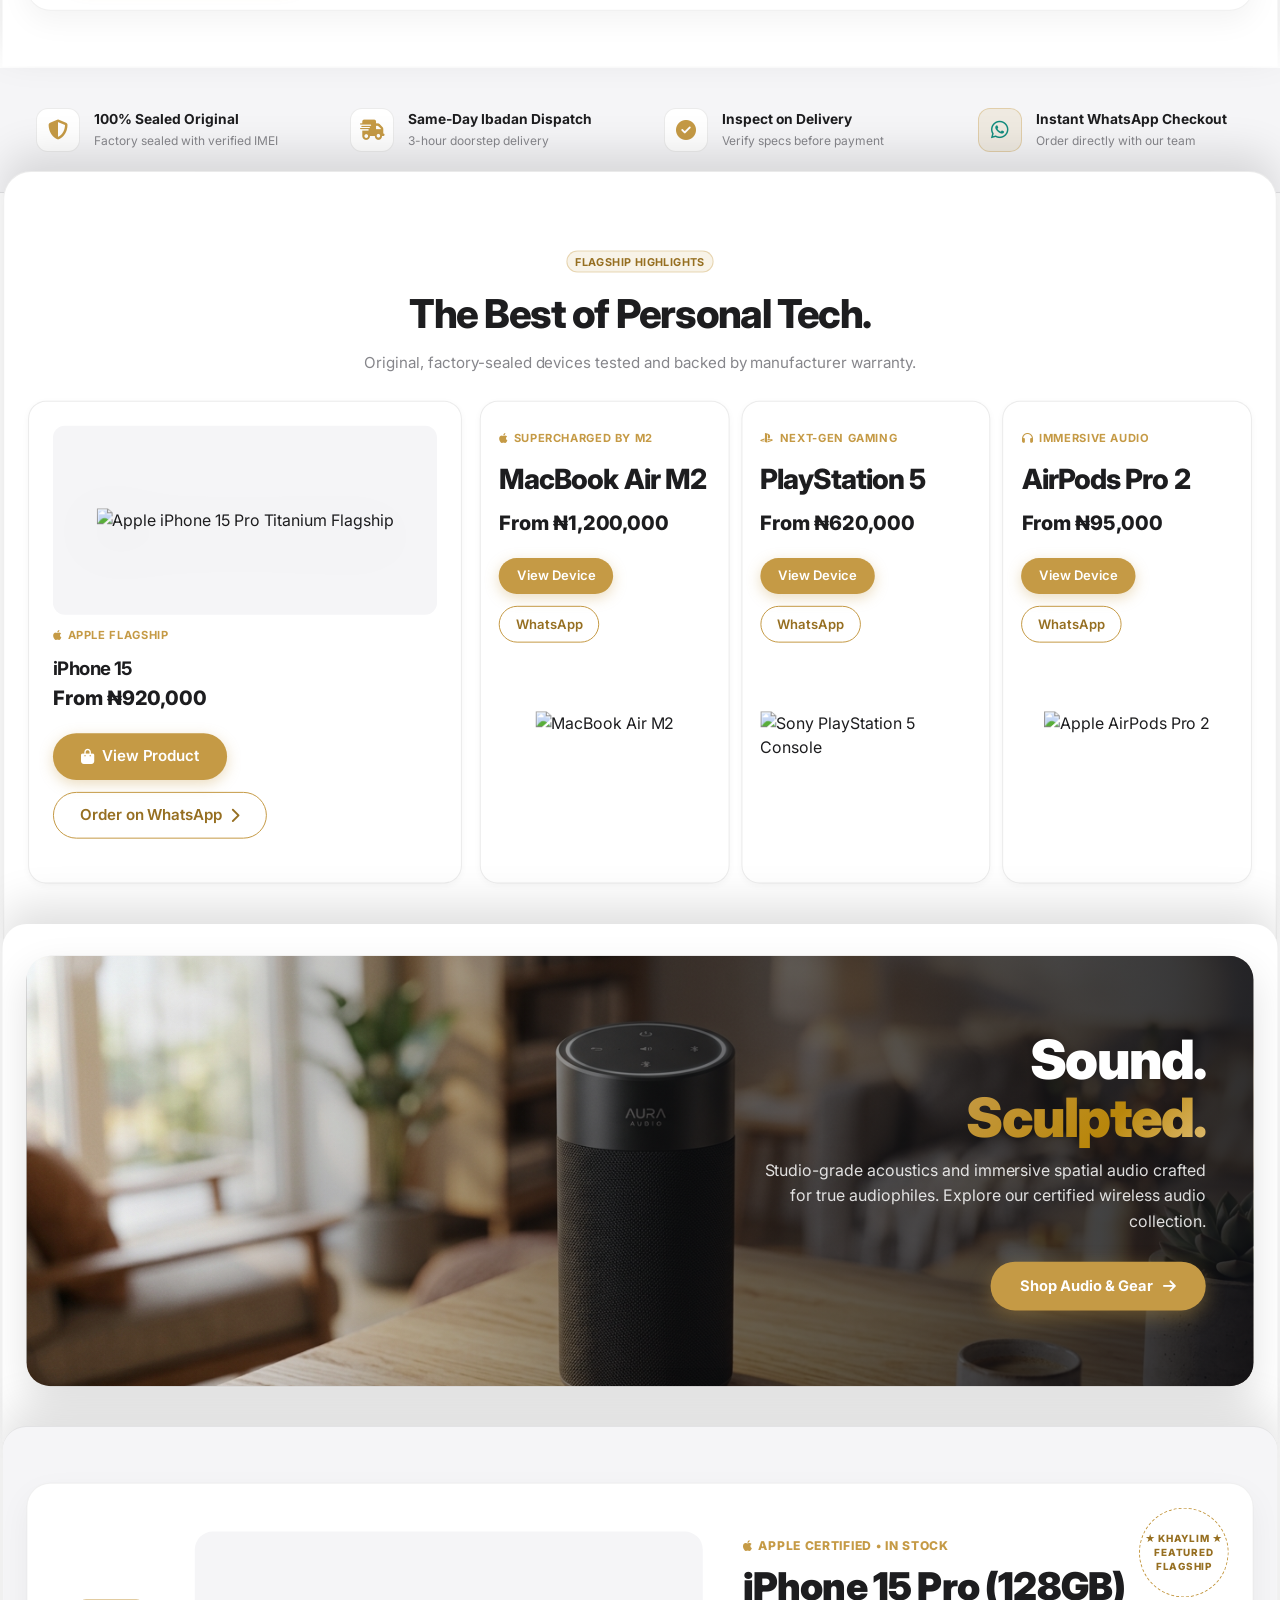
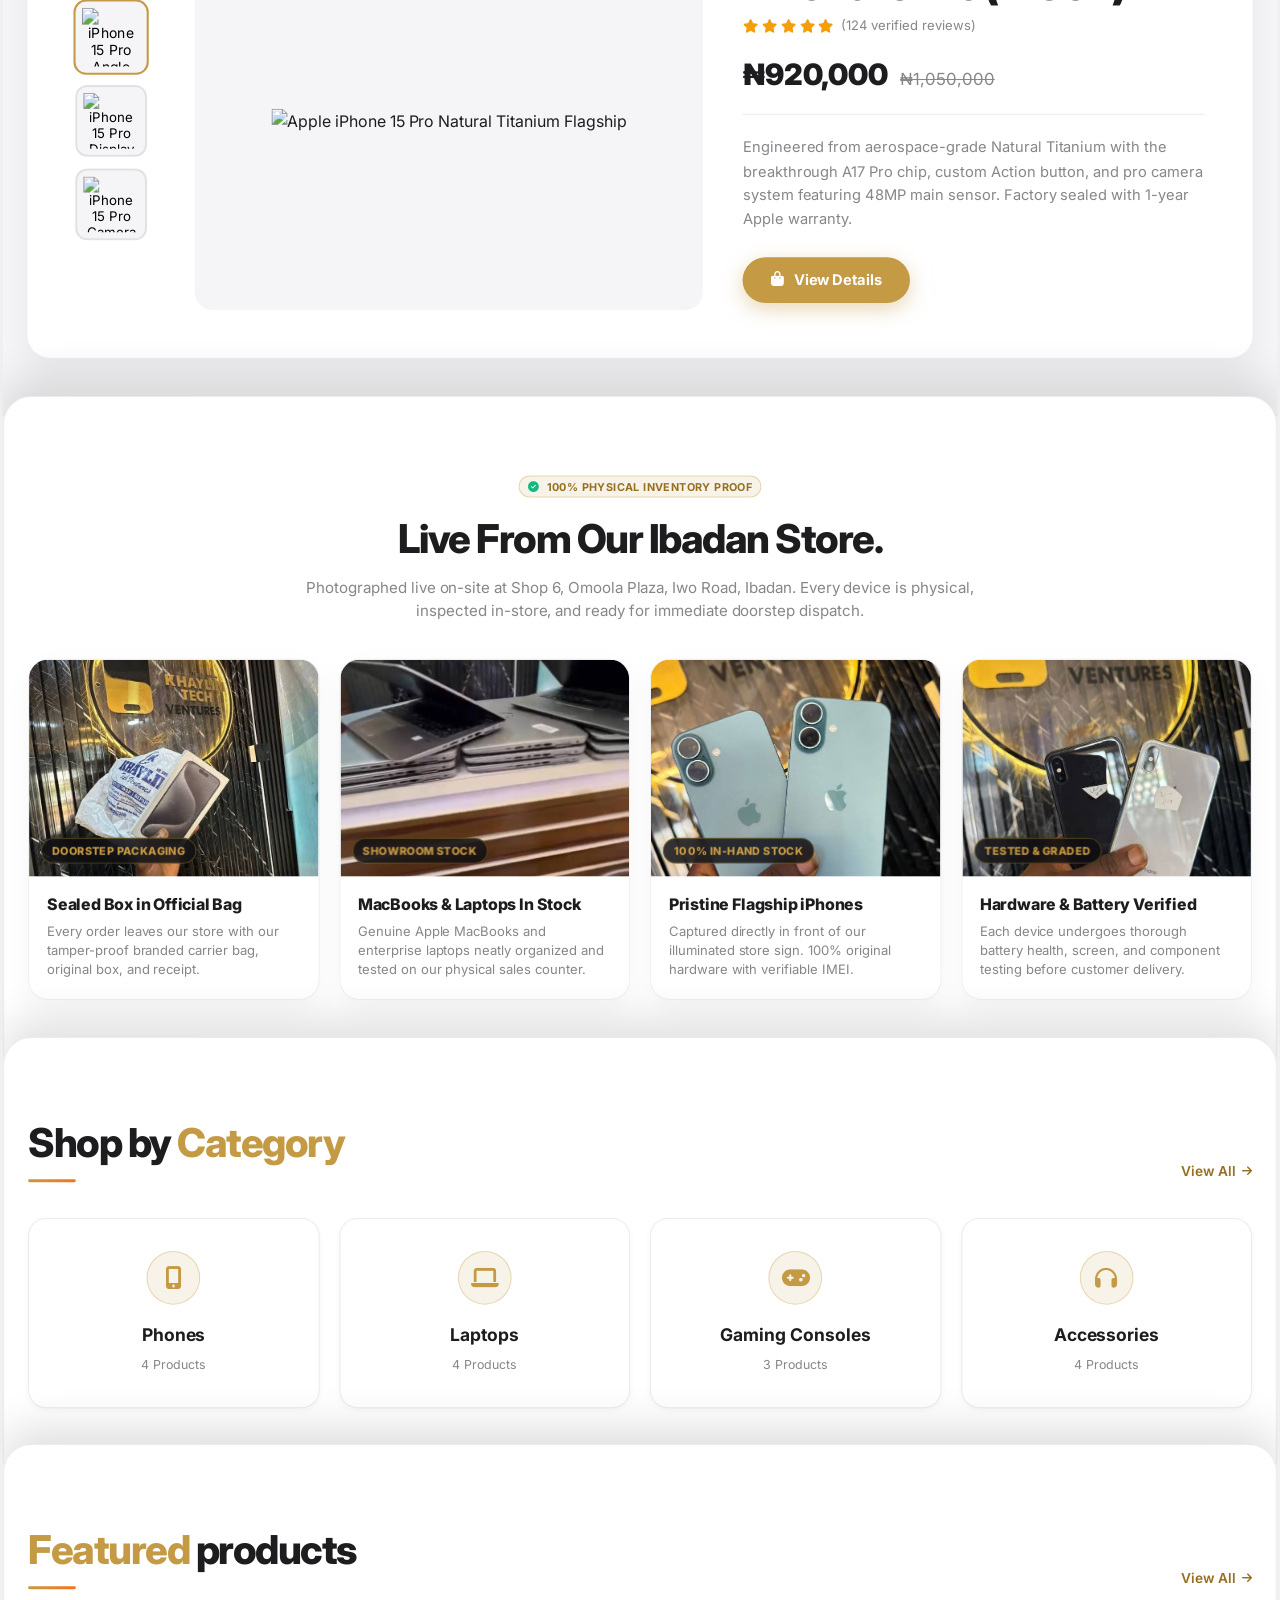
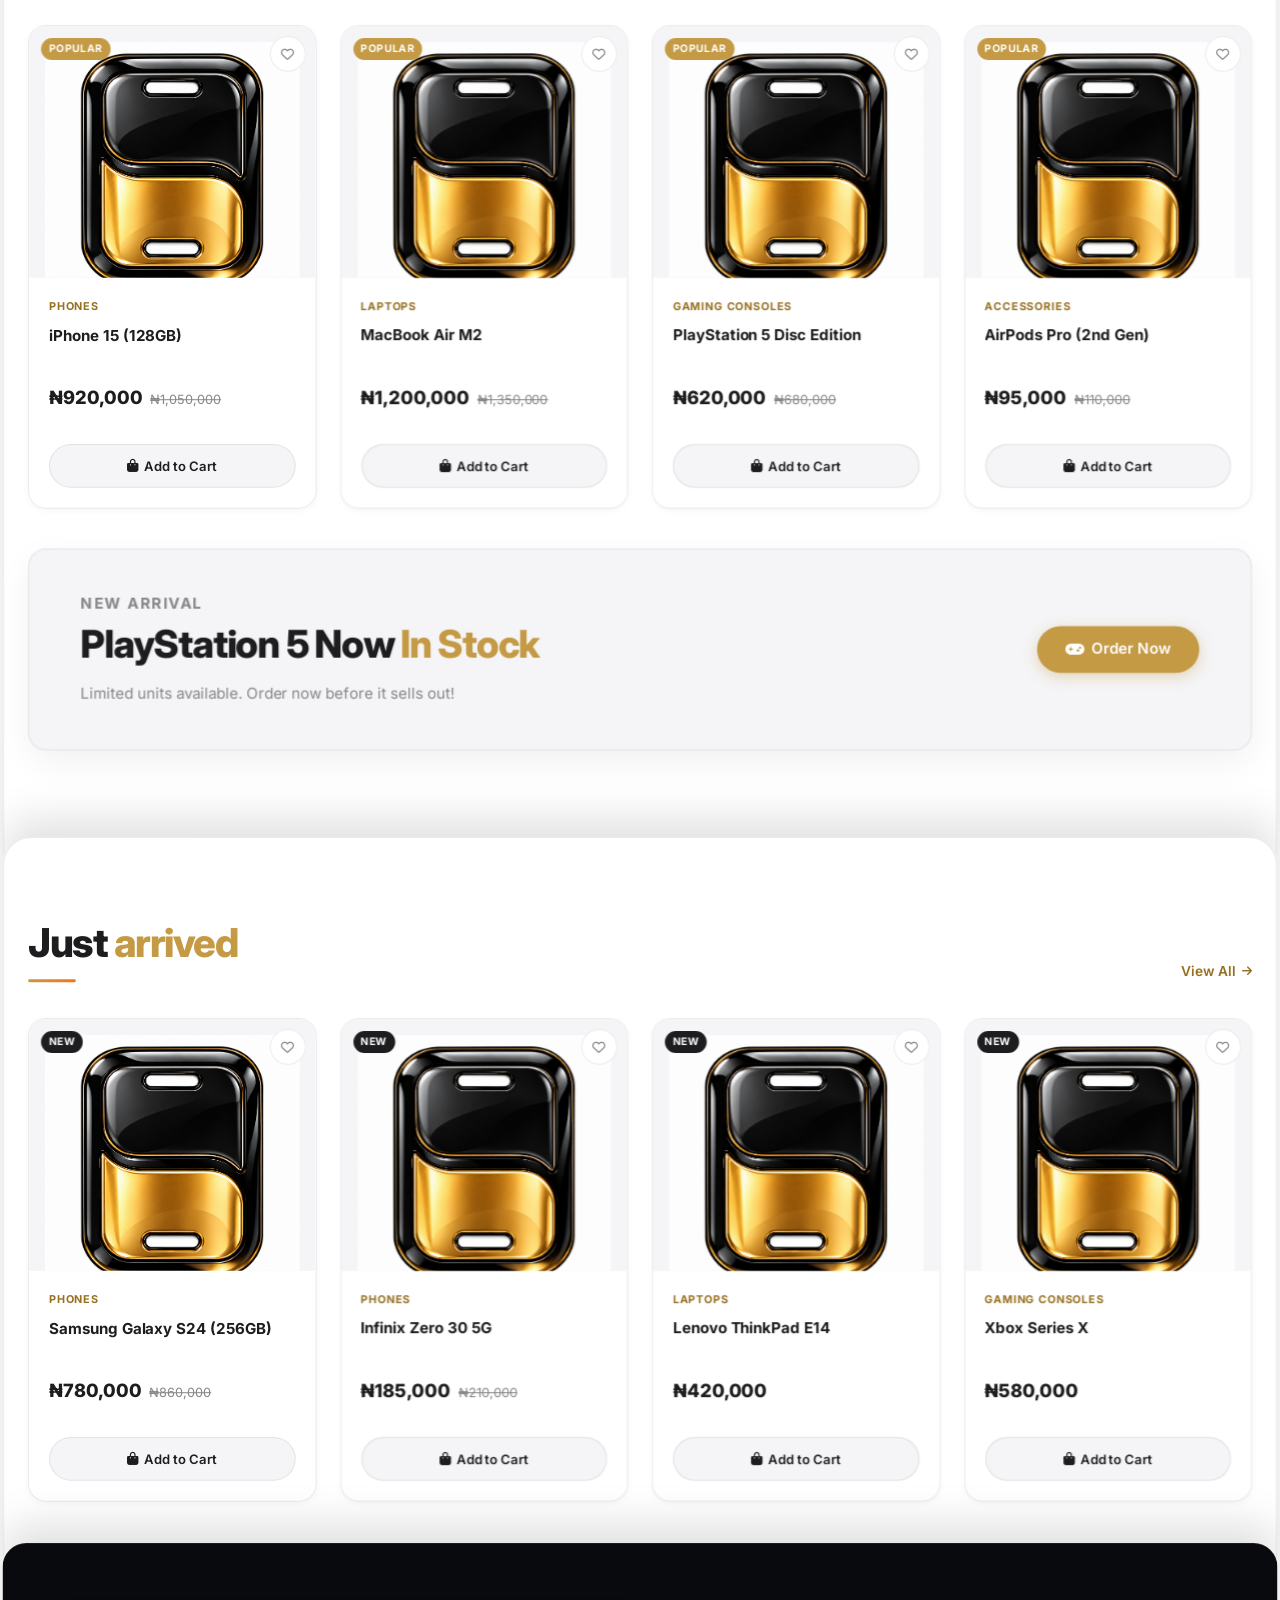
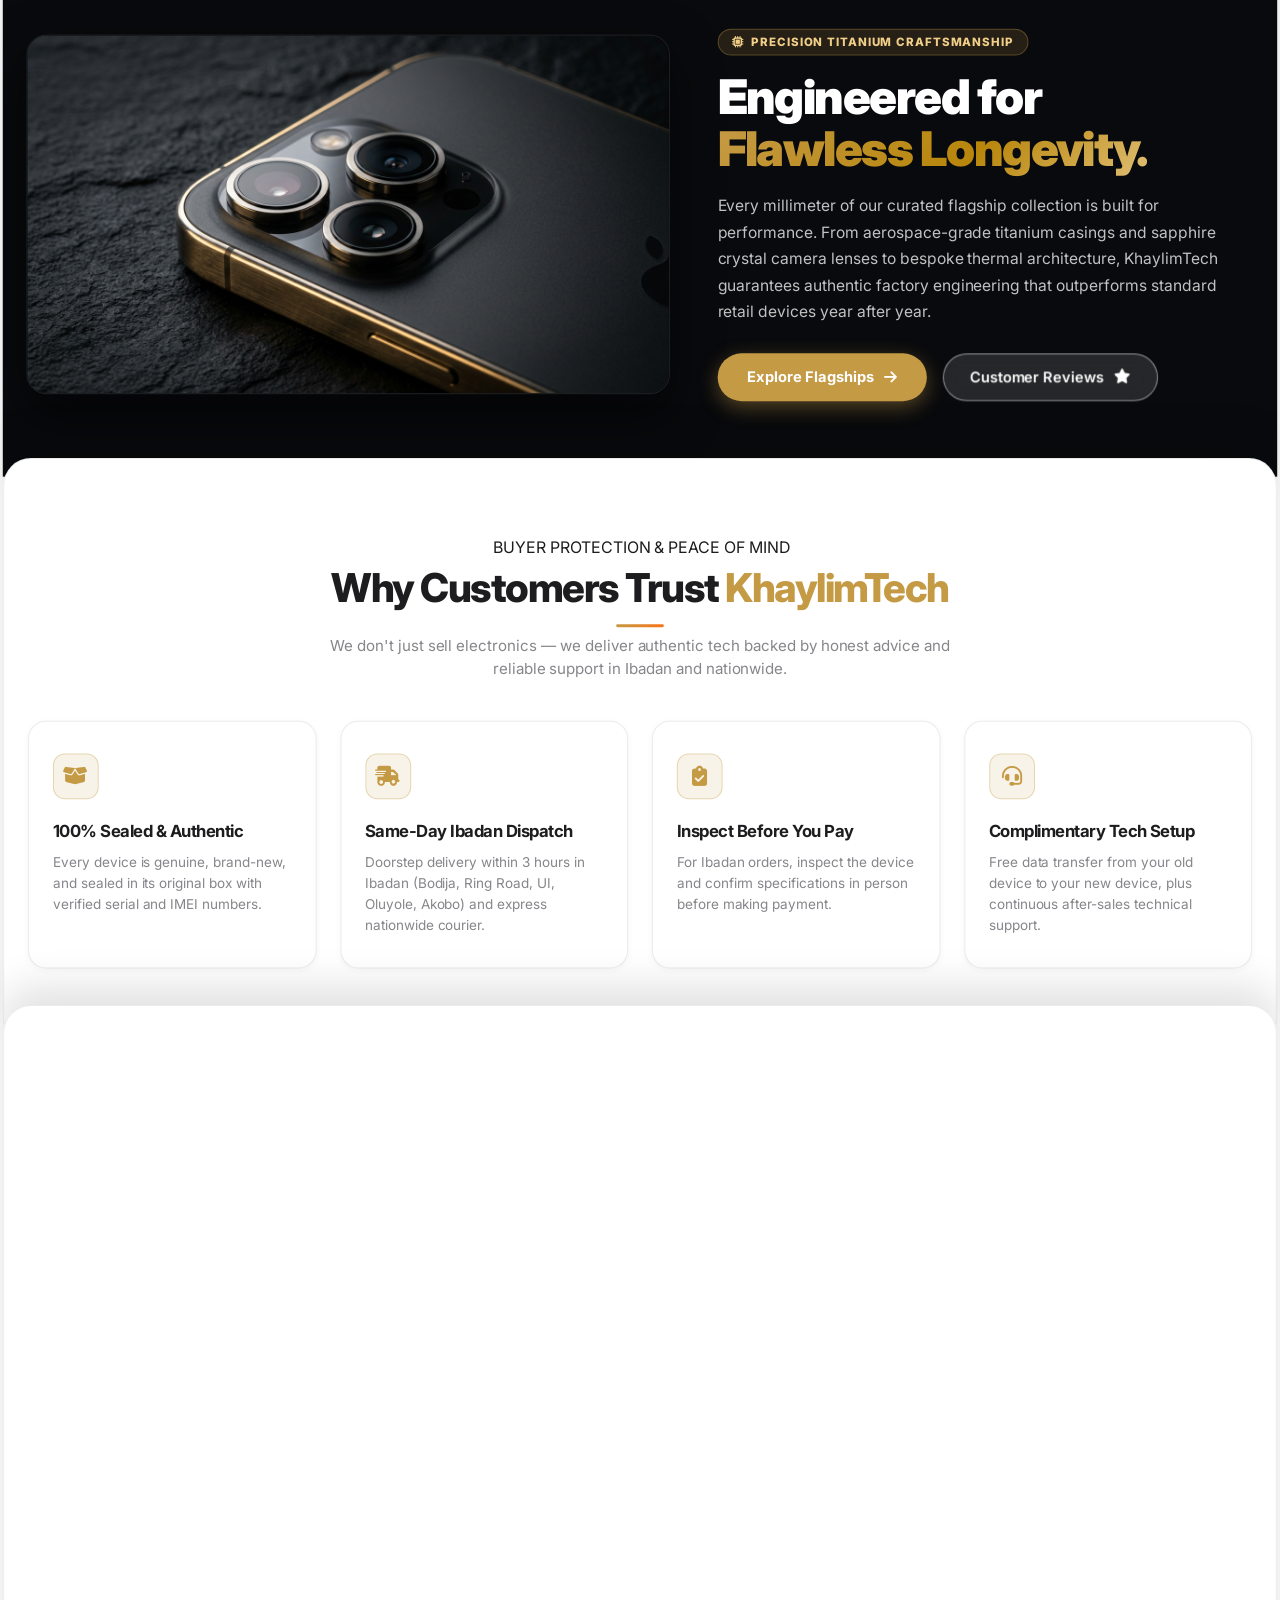
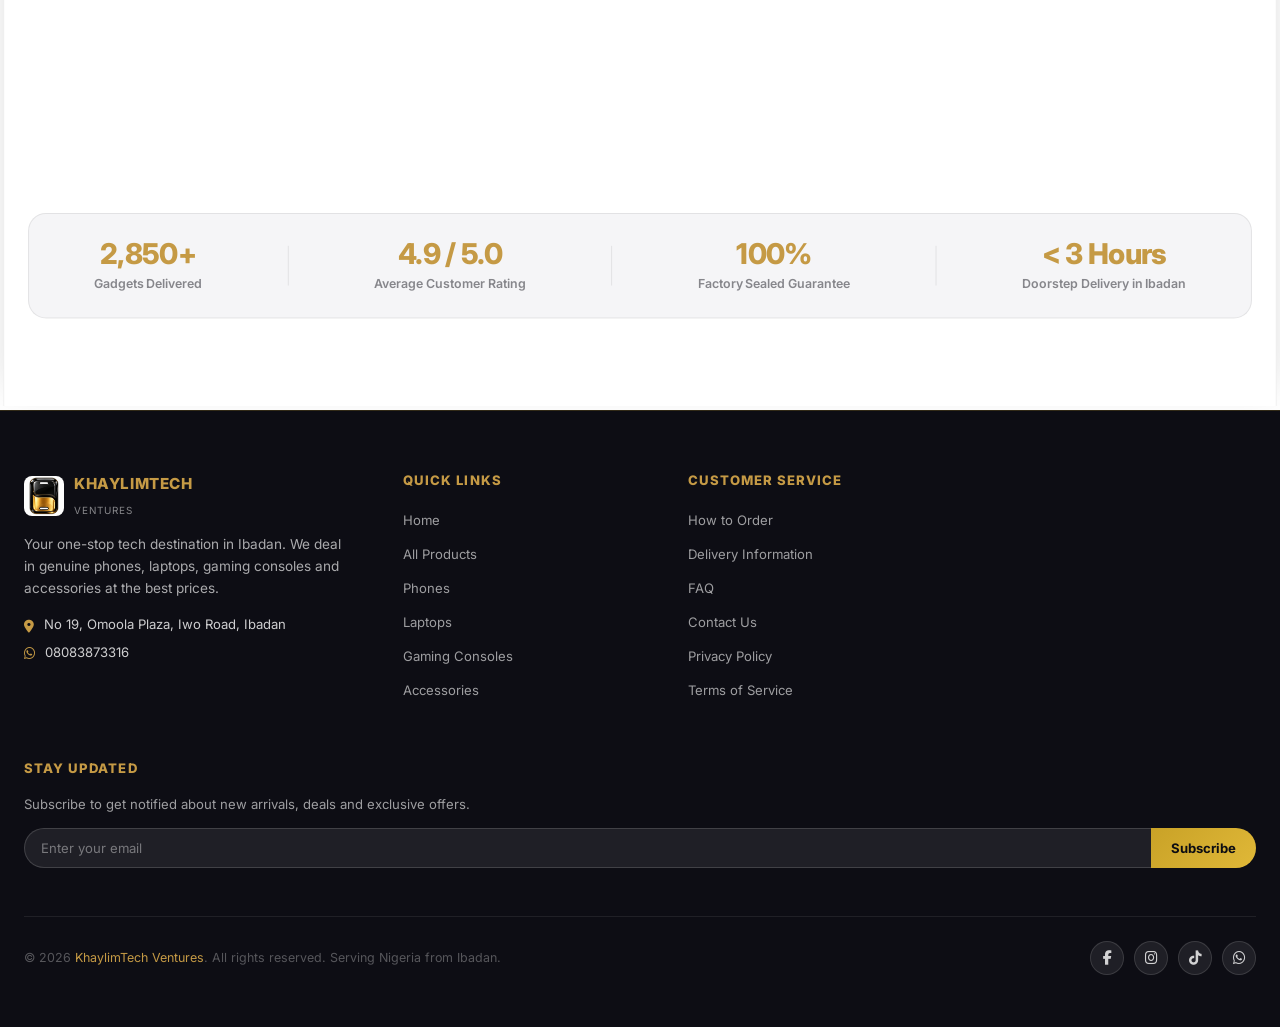
==== commit a047a8ae: "feat(security): production lockdown, hardened firestore rules, 404/500 pages, privacy policy, and te" ====
--- a/index.html
+++ b/index.html
@@ -6,6 +6,26 @@
   <title>KhaylimTech Ventures | Smarter Tech. Better Life.</title>
   <meta name="description" content="Your trusted destination for genuine iPhones, Samsung Galaxy flagships, MacBooks, PS5 consoles, and accessories in Ibadan. 100% authentic products, best prices, same-day delivery.">
   <link rel="icon" type="image/png" href="/assets/Lightmode_logo.png?v=2" id="favicon">
+
+  <!-- OpenGraph Meta Tags (X / Twitter / Facebook / WhatsApp) -->
+  <meta property="og:type" content="website">
+  <meta property="og:site_name" content="KhaylimTech Ventures">
+  <meta property="og:url" content="https://khaylim.tech/">
+  <meta property="og:title" content="KhaylimTech Ventures | Smarter Tech. Better Life.">
+  <meta property="og:description" content="Your trusted destination for genuine iPhones, Samsung Galaxy flagships, MacBooks, PS5 consoles, and accessories in Ibadan. 100% authentic products, best prices, same-day delivery.">
+  <meta property="og:image" content="https://khaylim.tech/assets/Lightmode_logo.png">
+  <meta property="og:image:width" content="1200">
+  <meta property="og:image:height" content="630">
+
+  <!-- Twitter / X Card Meta Tags -->
+  <meta name="twitter:card" content="summary_large_image">
+  <meta name="twitter:site" content="@KhaylimTech">
+  <meta name="twitter:creator" content="@KhaylimTech">
+  <meta name="twitter:title" content="KhaylimTech Ventures | Smarter Tech. Better Life.">
+  <meta name="twitter:description" content="Genuine iPhones, Samsung Galaxy, MacBooks, PS5 consoles, and accessories in Ibadan. 100% authentic, same-day delivery.">
+  <meta name="twitter:image" content="https://khaylim.tech/assets/Lightmode_logo.png">
+
+  <script src="/js/telemetry.js"></script>
   <link rel="stylesheet" href="css/style.css">
   <link rel="stylesheet" href="css/responsive.css">
   <link rel="stylesheet" href="css/animations.css">
@@ -973,6 +993,8 @@
           
           <li><a href="/faq">FAQ</a></li>
           <li><a href="/contact">Contact Us</a></li>
+          <li><a href="/privacy">Privacy Policy</a></li>
+          <li><a href="/terms">Terms of Service</a></li>
         </ul>
       </div>
 
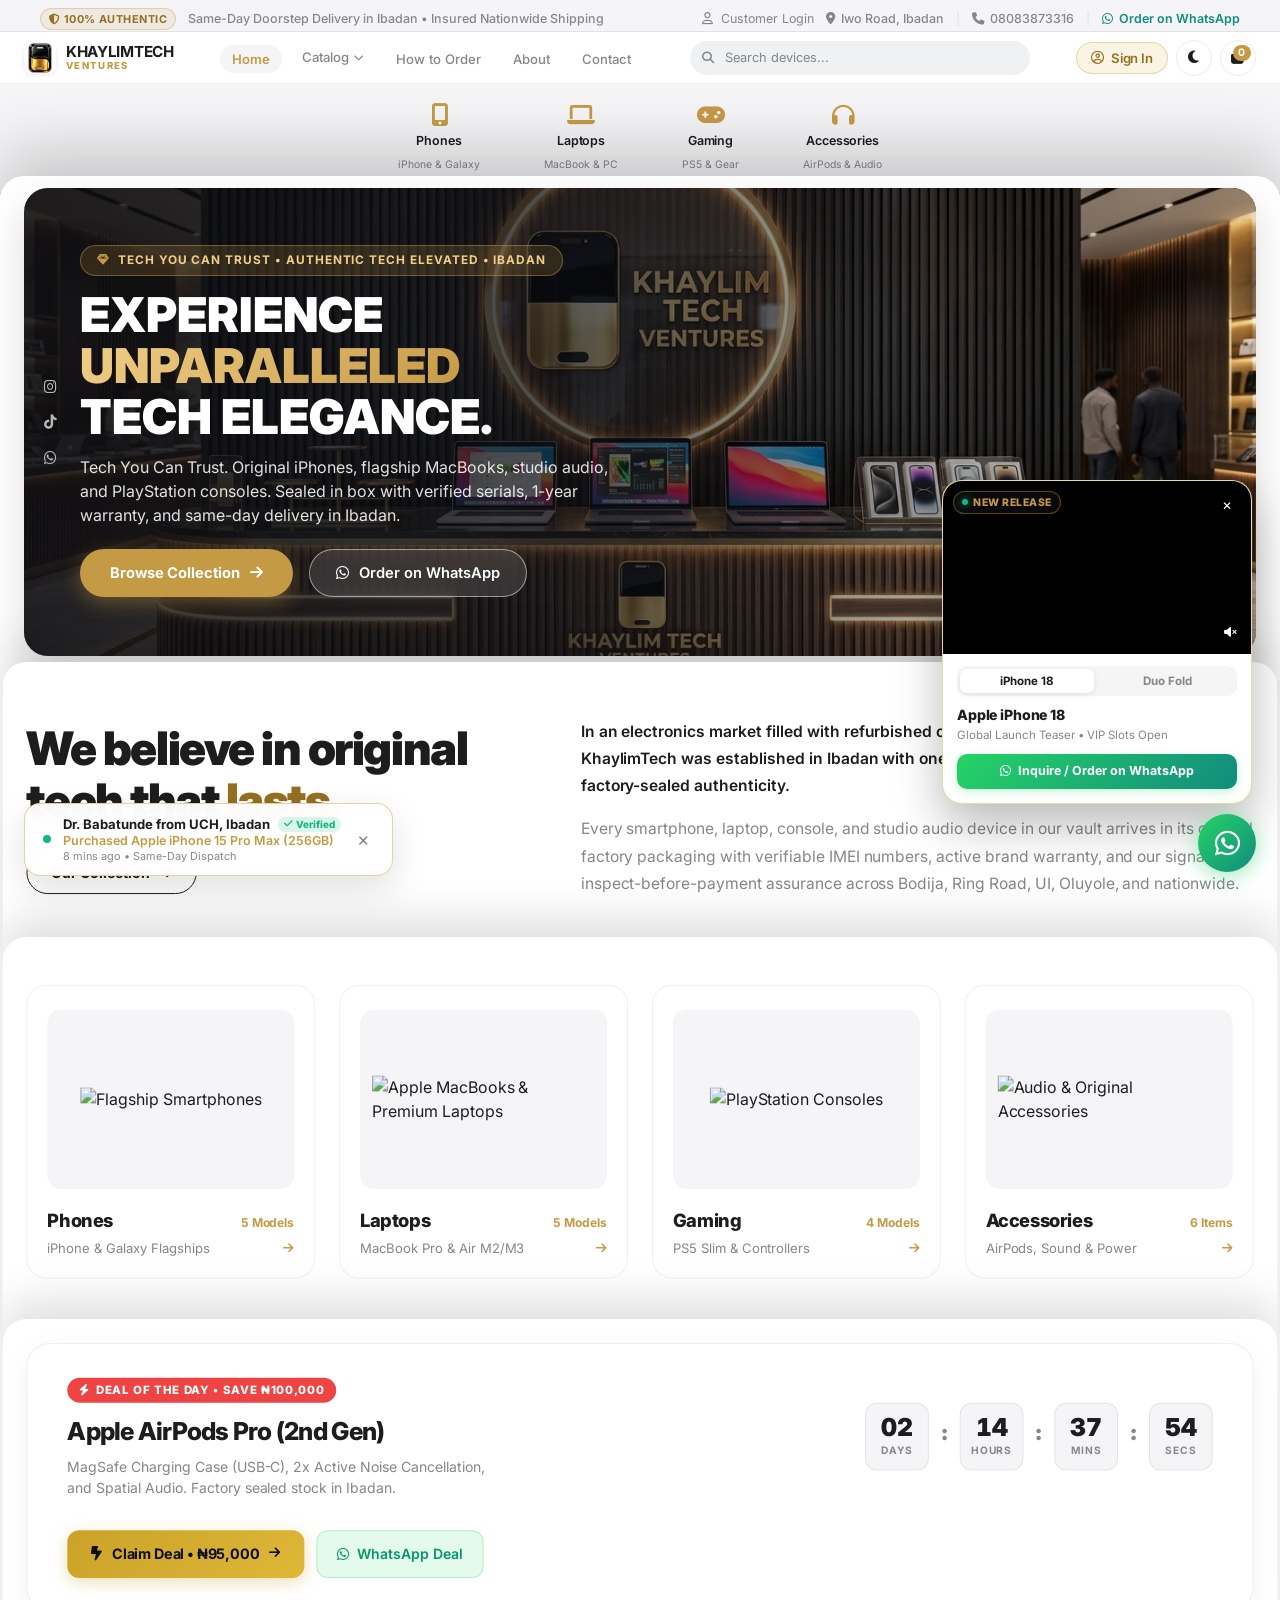
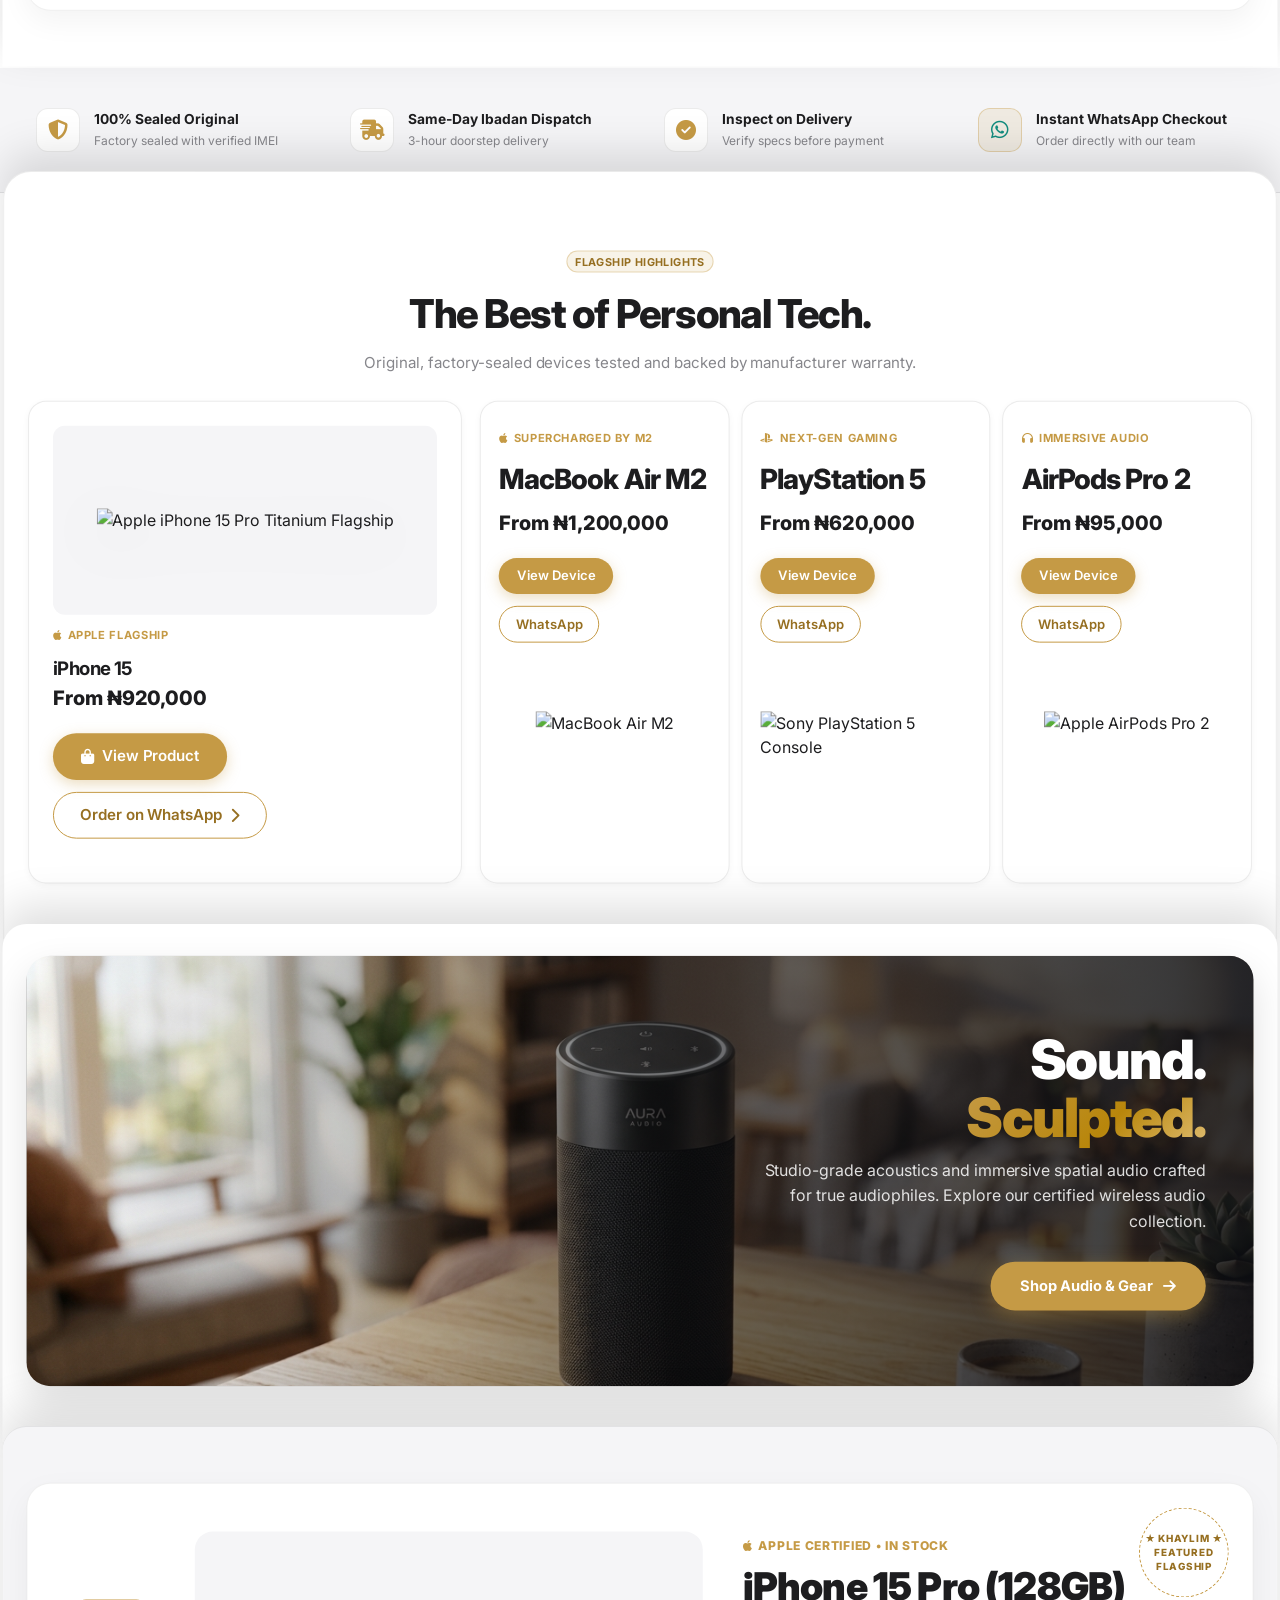
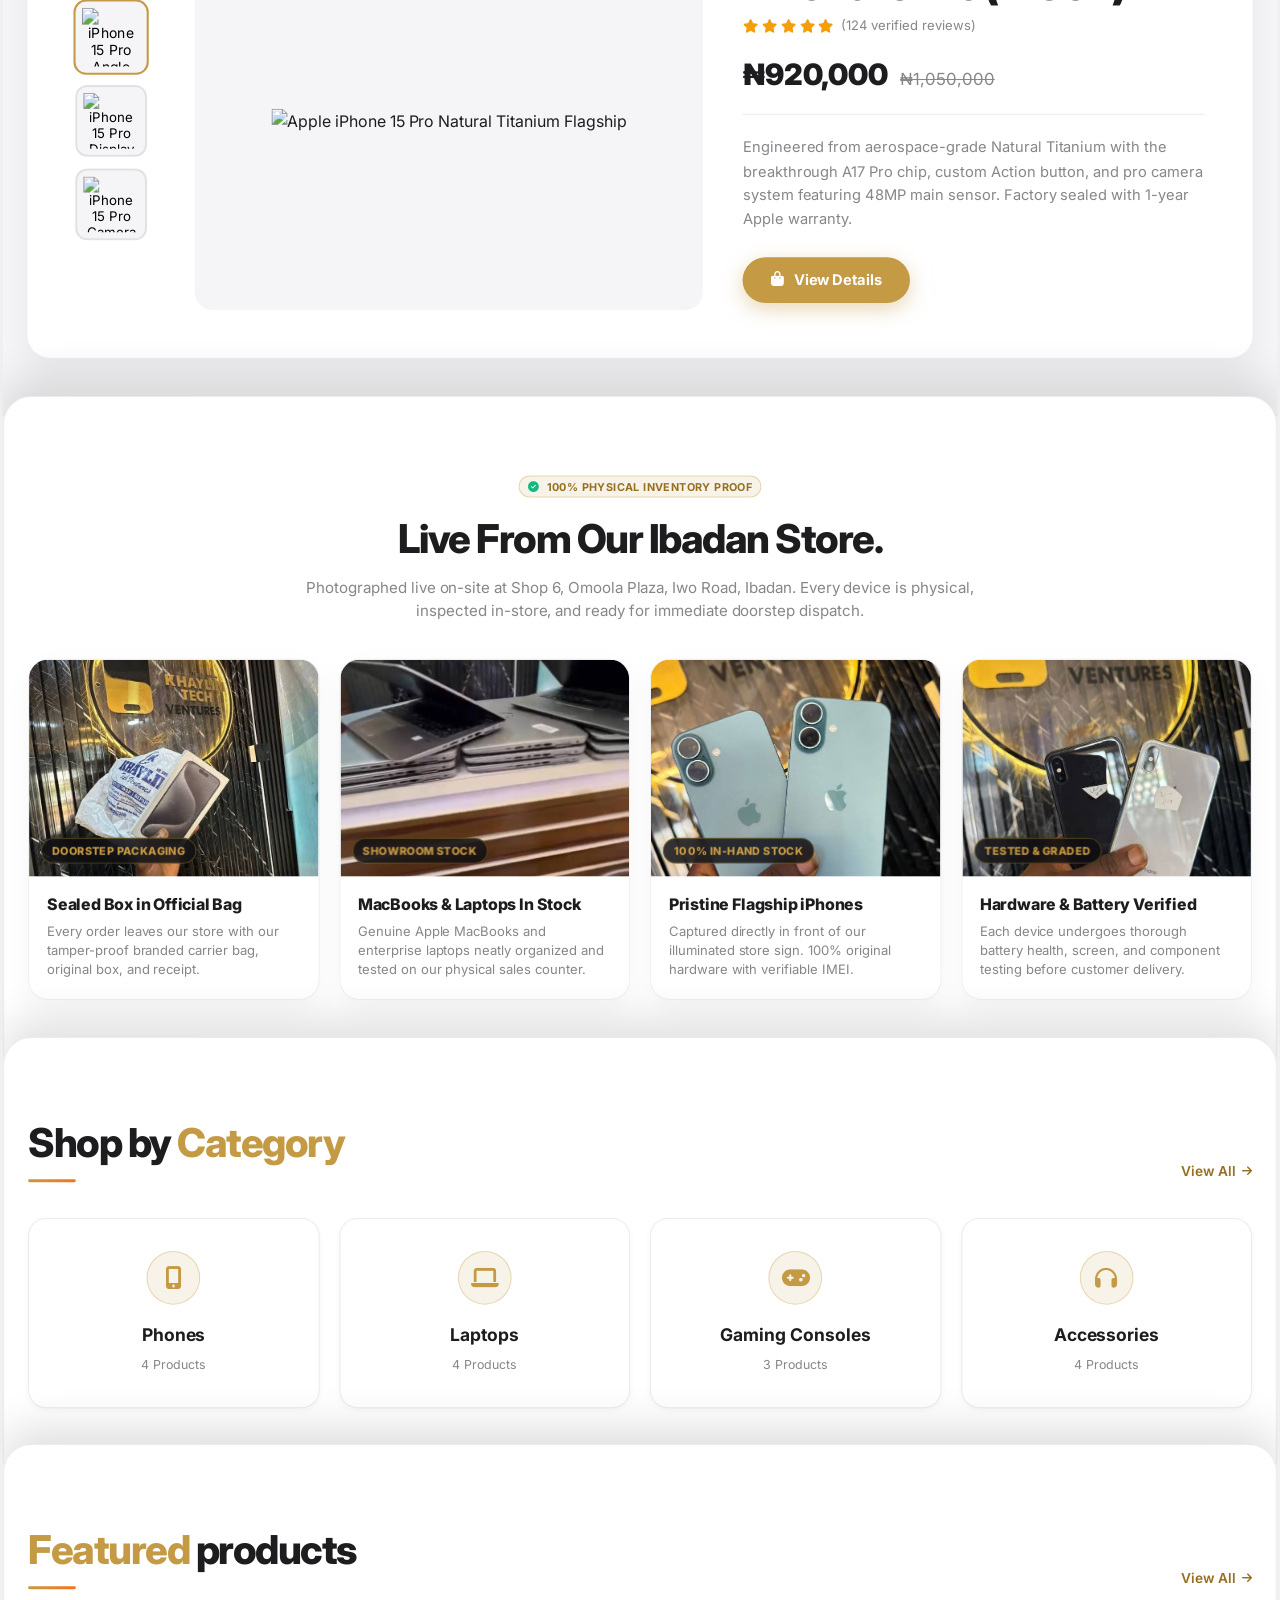
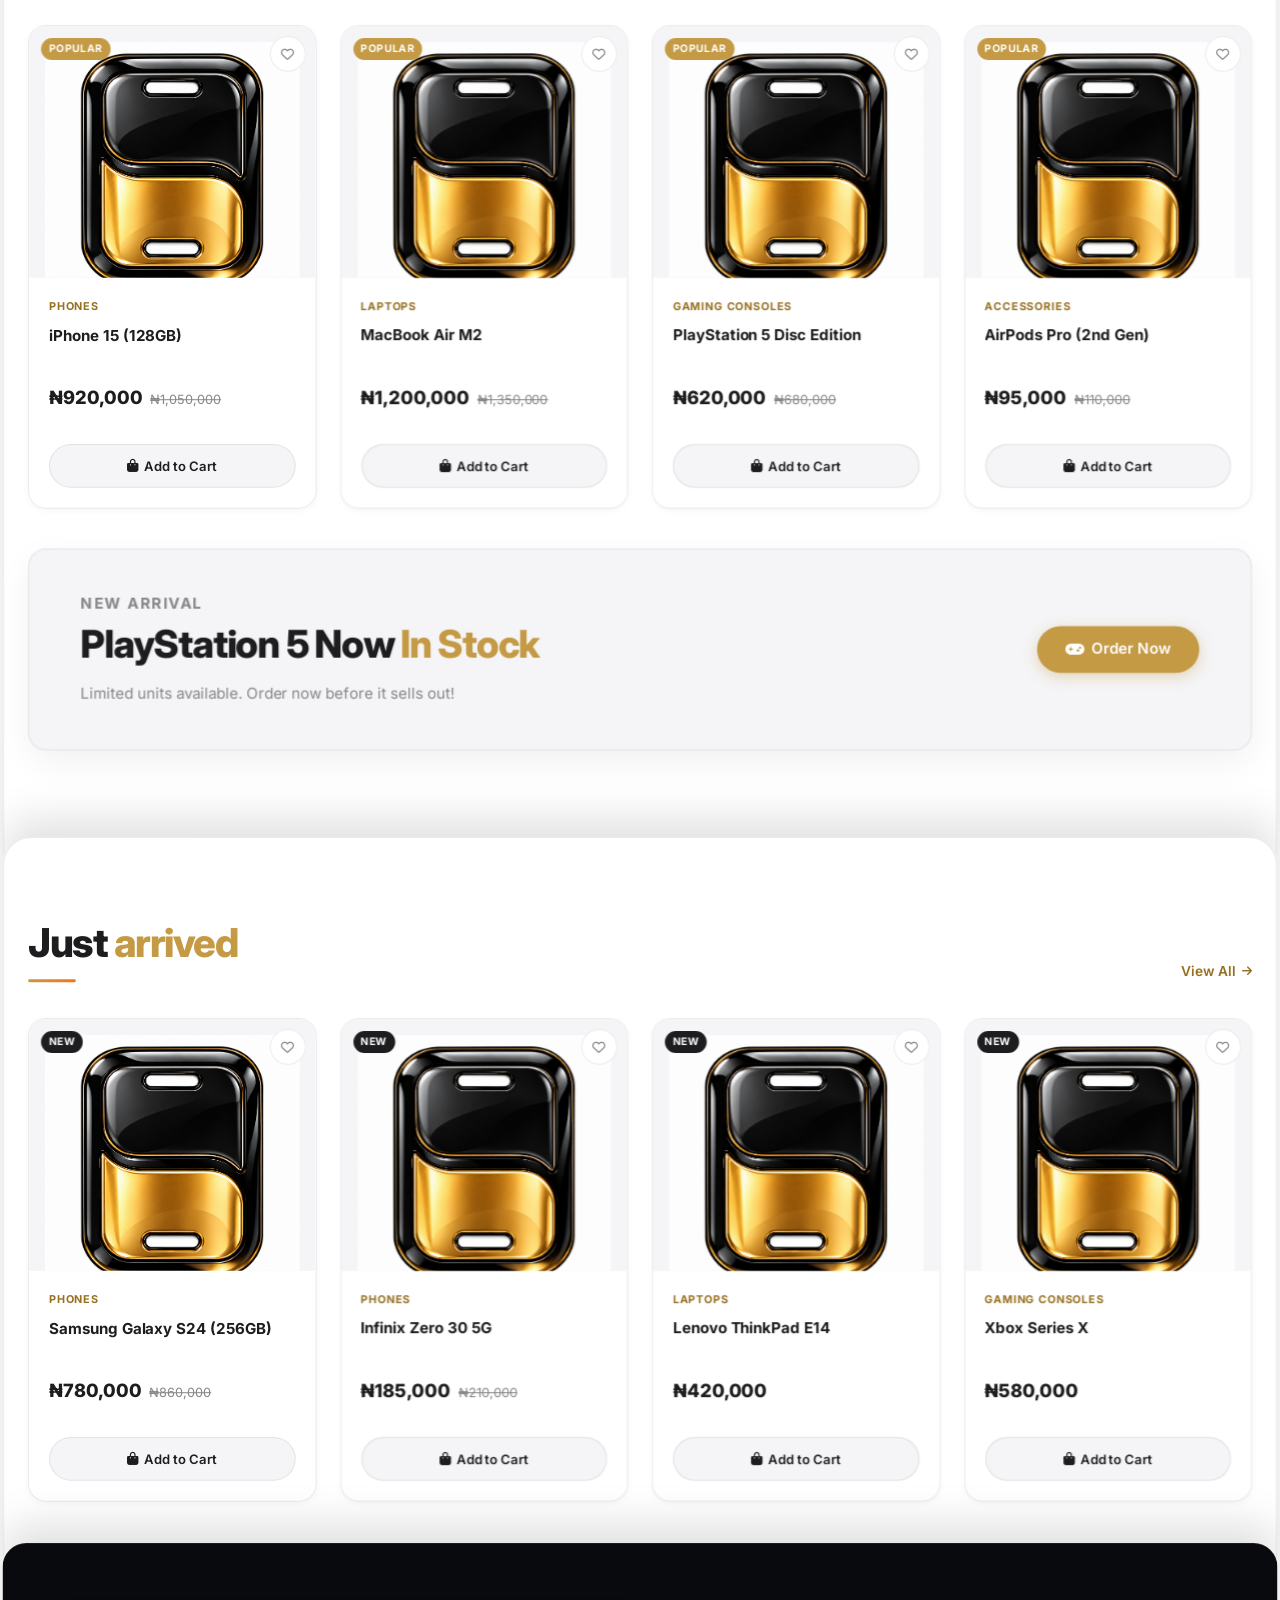
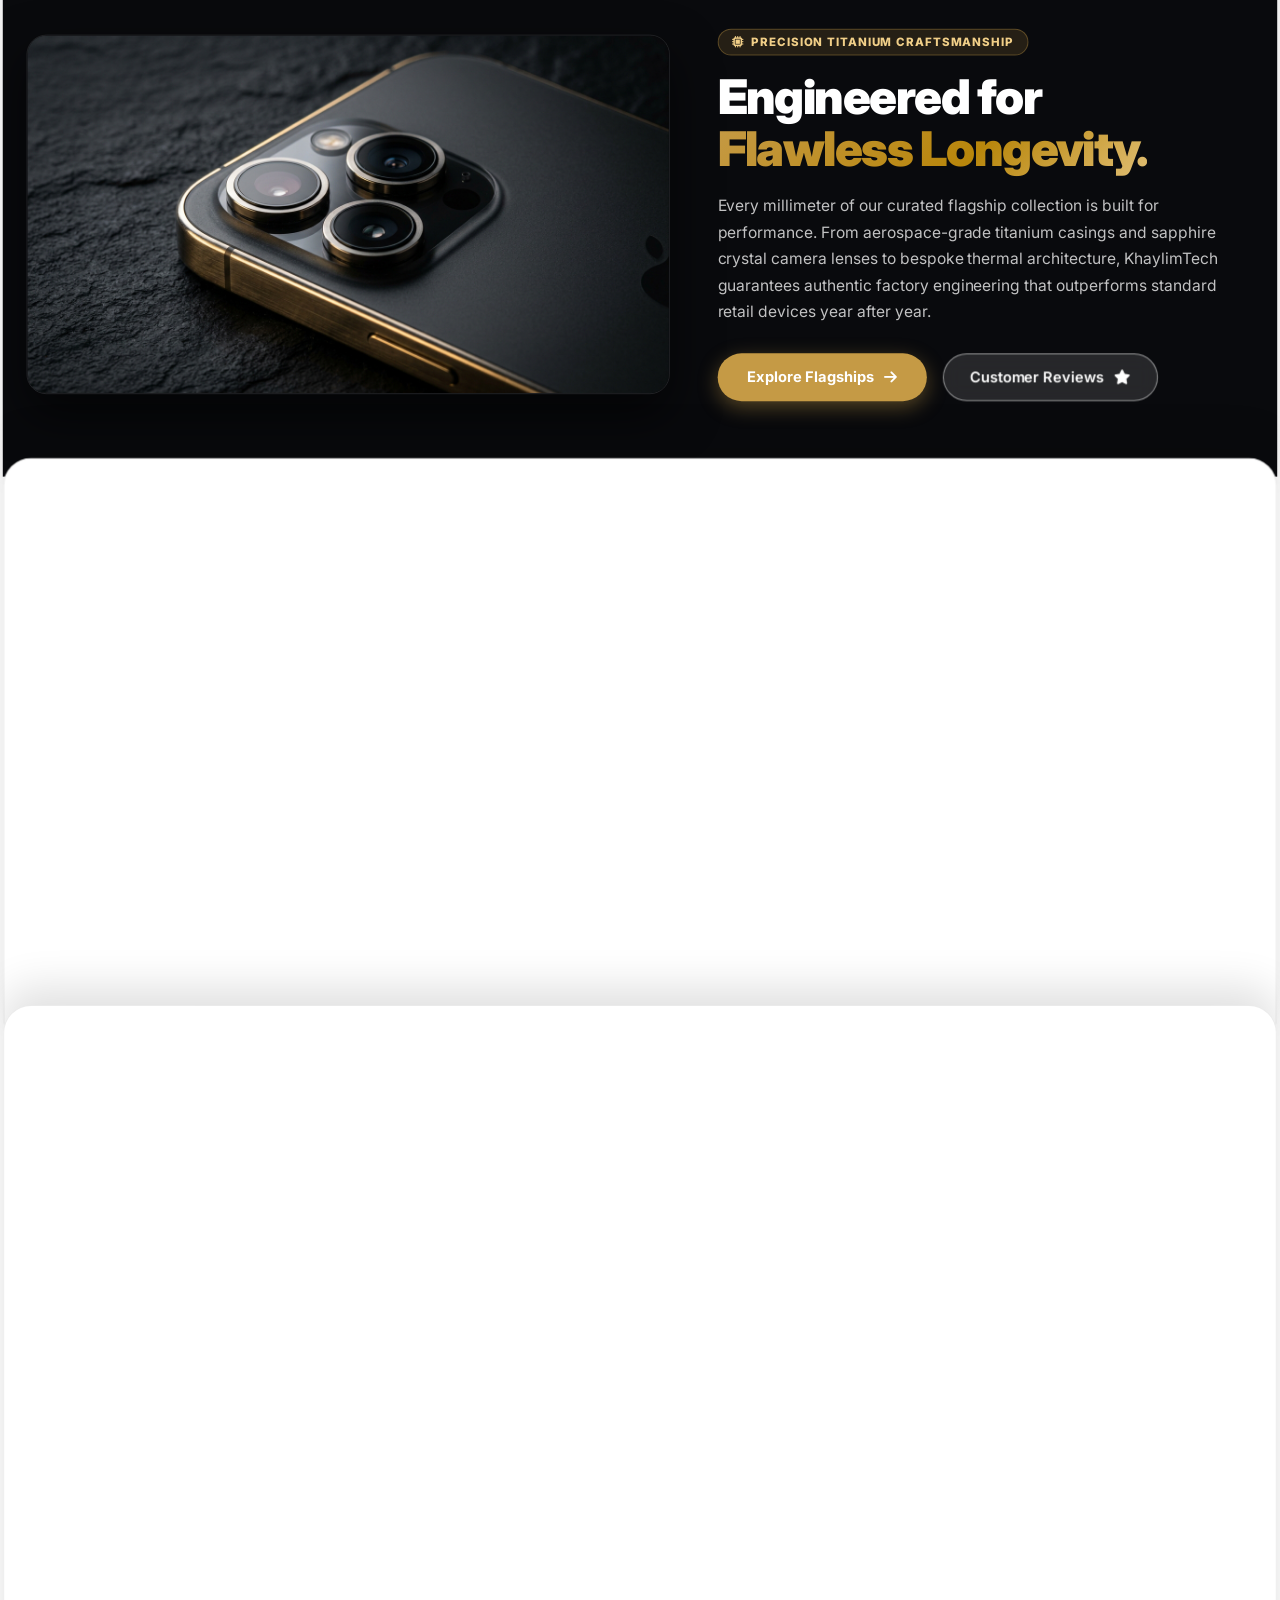
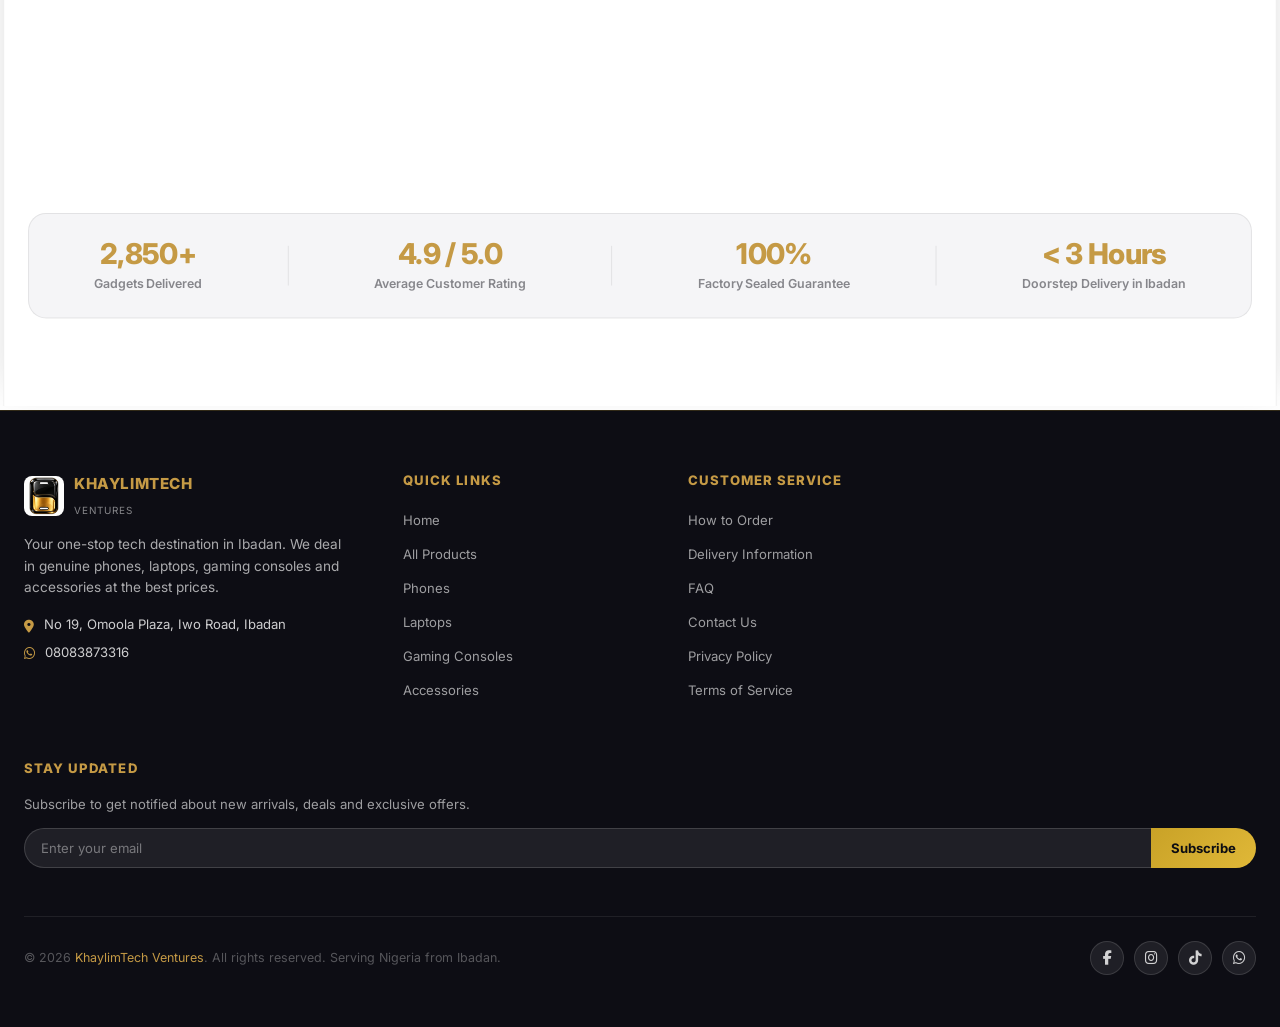
==== commit 4b2c52f7: "fix(mobile): resolve user avatar overlap, redesign claim deal button, group mobile navigation drawer" ====
--- a/index.html
+++ b/index.html
@@ -137,17 +137,58 @@
     </div>
   </div>
 
-  <!-- Mobile Nav -->
-  <nav class="mobile-nav">
-    <a href="/" class="active"><i class="fa-solid fa-house"></i> Home</a>
-    <a href="/phones"><i class="fa-solid fa-mobile-screen-button"></i> Phones</a>
-    <a href="/laptops"><i class="fa-solid fa-laptop"></i> Laptops</a>
-    <a href="/gaming"><i class="fa-solid fa-gamepad"></i> Gaming Consoles</a>
-    <a href="/accessories"><i class="fa-solid fa-headphones"></i> Accessories</a>
-    <a href="/products" style="font-weight:700;color:var(--gold)"><i class="fa-solid fa-layer-group"></i> All Products</a>
-    <a href="/how-to-order"><i class="fa-solid fa-truck-fast"></i> How to Order</a>
-    <a href="/about"><i class="fa-solid fa-circle-info"></i> About Us</a>
-    <a href="/contact"><i class="fa-solid fa-envelope"></i> Contact</a>
+  <!-- Mobile Nav Drawer -->
+  <nav class="mobile-nav" aria-label="Mobile Navigation">
+    <div id="mobile-nav-user-slot" class="mobile-nav-user-slot"></div>
+
+    <div class="mobile-nav-quick-row">
+      <a href="/" class="mobile-nav-quick-link active"><i class="fa-solid fa-house"></i> <span>Home</span></a>
+      <a href="/products" class="mobile-nav-quick-link highlight"><i class="fa-solid fa-layer-group"></i> <span>All Products</span></a>
+    </div>
+
+    <div class="mobile-nav-group">
+      <div class="mobile-nav-section-title">
+        <span>Hardware &amp; Devices</span>
+        <span class="mobile-nav-section-badge">4 Categories</span>
+      </div>
+      <div class="mobile-nav-cat-grid">
+        <a href="/phones" class="mobile-cat-tile">
+          <i class="fa-solid fa-mobile-screen-button"></i>
+          <span>Phones</span>
+        </a>
+        <a href="/laptops" class="mobile-cat-tile">
+          <i class="fa-solid fa-laptop"></i>
+          <span>Laptops</span>
+        </a>
+        <a href="/gaming" class="mobile-cat-tile">
+          <i class="fa-solid fa-gamepad"></i>
+          <span>Gaming</span>
+        </a>
+        <a href="/accessories" class="mobile-cat-tile">
+          <i class="fa-solid fa-headphones"></i>
+          <span>Accessories</span>
+        </a>
+      </div>
+    </div>
+
+    <div class="mobile-nav-group">
+      <div class="mobile-nav-section-title">
+        <span>Store &amp; Support</span>
+      </div>
+      <div class="mobile-nav-info-grid">
+        <a href="/how-to-order" class="mobile-info-tile"><i class="fa-solid fa-truck-fast"></i> <span>How to Order</span></a>
+        <a href="/about" class="mobile-info-tile"><i class="fa-solid fa-circle-info"></i> <span>About Us</span></a>
+        <a href="/contact" class="mobile-info-tile"><i class="fa-solid fa-envelope"></i> <span>Contact</span></a>
+        <a href="/faq" class="mobile-info-tile"><i class="fa-solid fa-circle-question"></i> <span>FAQs</span></a>
+      </div>
+    </div>
+
+    <div class="mobile-nav-footer-cta">
+      <a href="https://wa.me/2348083873316?text=Hello%20KhaylimTech!%20I%20want%20to%20inquire%20about%20a%20product." target="_blank" rel="noopener" class="mobile-nav-wa-chip">
+        <i class="fa-brands fa-whatsapp"></i>
+        <span>Chat &amp; Order on WhatsApp</span>
+      </a>
+    </div>
   </nav>
 </nav>
 
@@ -367,11 +408,14 @@
 
       <!-- CTA -->
       <div class="deal-action-side">
-        <a href="/product/ac001" class="btn-editorial-gold" style="padding: 12px 28px;">
-          Claim Deal (₦95,000) <i class="fa-solid fa-arrow-right"></i>
+        <a href="/product/ac001" class="deal-btn-claim">
+          <i class="fa-solid fa-bolt-lightning"></i>
+          <span>Claim Deal &bull; ₦95,000</span>
+          <i class="fa-solid fa-arrow-right arrow-icon"></i>
         </a>
-        <a href="https://wa.me/2348083873316?text=Hello%20KhaylimTech!%20I%20want%20to%20claim%20the%20AirPods%20Pro%20deal." target="_blank" rel="noopener" class="btn-editorial-ghost" style="padding: 12px 20px;">
-          <i class="fa-brands fa-whatsapp"></i> WhatsApp
+        <a href="https://wa.me/2348083873316?text=Hello%20KhaylimTech!%20I%20want%20to%20claim%20the%20AirPods%20Pro%20deal." target="_blank" rel="noopener" class="deal-btn-whatsapp">
+          <i class="fa-brands fa-whatsapp"></i>
+          <span>WhatsApp Deal</span>
         </a>
       </div>
     </div>
--- a/css/responsive.css
+++ b/css/responsive.css
@@ -308,7 +308,8 @@
     gap: 6px !important;
     flex-shrink: 0 !important;
   }
-  .nav-auth-btn {
+  .nav-auth-btn,
+  .nav-auth-user {
     width: 36px !important;
     height: 36px !important;
     padding: 0 !important;
@@ -318,12 +319,24 @@
     justify-content: center !important;
     gap: 0 !important;
     flex-shrink: 0 !important;
-  }
-  .nav-auth-btn span {
+    overflow: hidden !important;
+    border: 1.5px solid var(--gold) !important;
+    background: rgba(201, 162, 39, 0.12) !important;
+  }
+  .nav-auth-btn span,
+  .nav-auth-user span,
+  .nav-auth-user i.fa-chevron-down {
     display: none !important;
   }
   .nav-auth-btn i {
     font-size: 1rem !important;
+    margin: 0 !important;
+    color: var(--gold) !important;
+  }
+  .nav-auth-user .nav-user-avatar {
+    width: 32px !important;
+    height: 32px !important;
+    font-size: 0.8rem !important;
     margin: 0 !important;
   }
   .nav-btn, .hamburger {
@@ -389,11 +402,22 @@
   .deal-action-side {
     width: 100% !important;
     display: flex !important;
+    flex-direction: column !important;
+    gap: 10px !important;
+    margin-top: 14px !important;
+  }
+  .deal-btn-claim,
+  .deal-btn-whatsapp,
+  .btn-editorial-gold,
+  .btn-editorial-ghost {
+    width: 100% !important;
+    height: 48px !important;
+    padding: 0 16px !important;
     justify-content: center !important;
-  }
-  .deal-btn-cta {
-    width: 100% !important;
-    justify-content: center !important;
+    font-size: 0.88rem !important;
+    border-radius: 12px !important;
+    white-space: nowrap !important;
+    box-sizing: border-box !important;
   }
 
   /* Store Proof Grid Mobile */
--- a/css/professional.css
+++ b/css/professional.css
@@ -462,36 +462,309 @@
   transition: all 0.2s ease;
 }
 
+/* Grouped Modern Mobile Navigation Drawer */
 .mobile-nav {
   display: none;
   position: fixed;
-  top: 52px;
+  top: 56px;
   left: 0;
   width: 100%;
-  background: var(--bg-card);
+  max-height: calc(100vh - 56px);
+  overflow-y: auto;
+  -webkit-overflow-scrolling: touch;
+  background: var(--bg-card, #ffffff);
   border-bottom: 1px solid var(--border);
-  padding: 16px 20px 24px;
-  box-shadow: var(--shadow-card);
-  z-index: 999;
+  box-shadow: 0 16px 36px rgba(0, 0, 0, 0.14);
+  padding: 12px 14px 24px;
+  z-index: 9999;
+  flex-direction: column;
+  gap: 10px;
+}
+
+[data-theme="dark"] .mobile-nav {
+  background: rgba(18, 18, 24, 0.98);
+  border-bottom-color: rgba(255, 255, 255, 0.08);
+  box-shadow: 0 20px 40px rgba(0, 0, 0, 0.6);
 }
 
 .mobile-nav.open {
+  display: flex !important;
+  animation: slideDownMobileNav 0.2s ease-out;
+}
+
+@keyframes slideDownMobileNav {
+  from { opacity: 0; transform: translateY(-8px); }
+  to { opacity: 1; transform: translateY(0); }
+}
+
+/* User Profile Slot in Drawer */
+.mobile-nav-user-slot {
+  width: 100%;
+}
+.mobile-user-card {
+  display: flex;
+  align-items: center;
+  justify-content: space-between;
+  gap: 10px;
+  padding: 8px 12px;
+  border-radius: 12px;
+  background: var(--bg-secondary, #f8fafc);
+  border: 1px solid var(--border, rgba(0, 0, 0, 0.08));
+}
+[data-theme="dark"] .mobile-user-card {
+  background: rgba(255, 255, 255, 0.04);
+  border-color: rgba(255, 255, 255, 0.08);
+}
+.mobile-user-card-info {
+  display: flex;
+  align-items: center;
+  gap: 10px;
+  min-width: 0;
+}
+.mobile-user-card-info .nav-user-avatar {
+  width: 34px;
+  height: 34px;
+  border-radius: 50%;
+  background: linear-gradient(135deg, #c9a227, #dfb738);
+  color: #0d0d12;
+  font-weight: 800;
+  display: flex;
+  align-items: center;
+  justify-content: center;
+  flex-shrink: 0;
+  font-size: 0.82rem;
+}
+.mobile-user-meta {
   display: flex;
   flex-direction: column;
-  gap: 12px;
-}
-
-.mobile-nav a {
-  padding: 10px 14px;
-  border-radius: var(--radius-md);
-  font-size: 0.95rem;
+  min-width: 0;
+  line-height: 1.2;
+}
+.mobile-user-name {
+  font-size: 0.85rem;
+  font-weight: 700;
+  color: var(--text);
+  white-space: nowrap;
+  overflow: hidden;
+  text-overflow: ellipsis;
+}
+.mobile-user-role {
+  font-size: 0.68rem;
+  color: #10b981;
   font-weight: 600;
+  display: flex;
+  align-items: center;
+  gap: 3px;
+}
+.mobile-user-actions {
+  display: flex;
+  align-items: center;
+  gap: 6px;
+  flex-shrink: 0;
+}
+.btn-mobile-admin-pill {
+  display: inline-flex;
+  align-items: center;
+  gap: 4px;
+  padding: 4px 9px;
+  border-radius: 999px;
+  font-size: 0.7rem;
+  font-weight: 700;
+  background: rgba(201, 162, 39, 0.15);
+  color: var(--gold);
+  border: 1px solid rgba(201, 162, 39, 0.35);
+  text-decoration: none;
+}
+.btn-mobile-signout {
+  width: 30px;
+  height: 30px;
+  border-radius: 8px;
+  background: none;
+  border: 1px solid var(--border);
+  color: #ef4444;
+  display: inline-flex;
+  align-items: center;
+  justify-content: center;
+  cursor: pointer;
+  font-size: 0.74rem;
+}
+.btn-mobile-auth-trigger {
+  width: 100%;
+  display: flex;
+  align-items: center;
+  justify-content: center;
+  gap: 8px;
+  padding: 9px 14px;
+  border-radius: 10px;
+  background: rgba(201, 162, 39, 0.1);
+  border: 1px solid rgba(201, 162, 39, 0.3);
+  color: var(--gold);
+  font-size: 0.84rem;
+  font-weight: 700;
+  cursor: pointer;
+}
+
+/* Quick Nav Row */
+.mobile-nav-quick-row {
+  display: grid;
+  grid-template-columns: 1fr 1fr;
+  gap: 8px;
+}
+.mobile-nav-quick-link {
+  display: flex;
+  align-items: center;
+  justify-content: center;
+  gap: 7px;
+  height: 38px;
+  padding: 0 10px;
+  border-radius: 9px;
+  background: var(--bg-secondary, #f8fafc);
+  border: 1px solid var(--border, rgba(0, 0, 0, 0.08));
   color: var(--text);
-}
-
-.mobile-nav a:hover, .mobile-nav a.active {
-  background: var(--bg-secondary);
+  font-size: 0.82rem;
+  font-weight: 700;
+  text-decoration: none;
+  transition: all 0.15s ease;
+}
+[data-theme="dark"] .mobile-nav-quick-link {
+  background: rgba(255, 255, 255, 0.04);
+  border-color: rgba(255, 255, 255, 0.08);
+}
+.mobile-nav-quick-link:hover,
+.mobile-nav-quick-link.active {
+  background: rgba(201, 162, 39, 0.12);
   color: var(--gold);
+  border-color: rgba(201, 162, 39, 0.4);
+}
+.mobile-nav-quick-link.highlight {
+  color: var(--gold);
+}
+
+/* Group Wrapper & Section Titles */
+.mobile-nav-group {
+  display: flex;
+  flex-direction: column;
+  gap: 6px;
+}
+.mobile-nav-section-title {
+  display: flex;
+  align-items: center;
+  justify-content: space-between;
+  font-size: 0.68rem;
+  font-weight: 800;
+  letter-spacing: 0.06em;
+  text-transform: uppercase;
+  color: var(--text-muted);
+  padding: 0 2px;
+}
+.mobile-nav-section-badge {
+  font-size: 0.6rem;
+  font-weight: 700;
+  padding: 1px 5px;
+  border-radius: 4px;
+  background: var(--bg-secondary, #f1f5f9);
+  color: var(--text-muted);
+}
+
+/* Category 2x2 Grid */
+.mobile-nav-cat-grid {
+  display: grid;
+  grid-template-columns: 1fr 1fr;
+  gap: 6px;
+}
+.mobile-cat-tile {
+  display: flex;
+  align-items: center;
+  gap: 8px;
+  padding: 8px 10px;
+  border-radius: 10px;
+  background: var(--bg-secondary, #f8fafc);
+  border: 1px solid var(--border, rgba(0, 0, 0, 0.06));
+  color: var(--text);
+  text-decoration: none;
+  transition: all 0.15s ease;
+}
+[data-theme="dark"] .mobile-cat-tile {
+  background: rgba(255, 255, 255, 0.04);
+  border-color: rgba(255, 255, 255, 0.07);
+}
+.mobile-cat-tile i {
+  font-size: 1.05rem;
+  color: var(--gold);
+  flex-shrink: 0;
+  width: 18px;
+  text-align: center;
+}
+.mobile-cat-tile span {
+  font-size: 0.82rem;
+  font-weight: 700;
+  white-space: nowrap;
+}
+.mobile-cat-tile:hover,
+.mobile-cat-tile.active {
+  background: rgba(201, 162, 39, 0.12);
+  color: var(--gold);
+  border-color: rgba(201, 162, 39, 0.35);
+}
+
+/* Company / Support 2-Column Links */
+.mobile-nav-info-grid {
+  display: grid;
+  grid-template-columns: 1fr 1fr;
+  gap: 4px;
+}
+.mobile-info-tile {
+  display: flex;
+  align-items: center;
+  gap: 7px;
+  padding: 7px 9px;
+  border-radius: 8px;
+  background: transparent;
+  color: var(--text-muted);
+  font-size: 0.78rem;
+  font-weight: 600;
+  text-decoration: none;
+  transition: all 0.15s ease;
+}
+.mobile-info-tile i {
+  font-size: 0.8rem;
+  color: var(--text-muted);
+  width: 16px;
+  text-align: center;
+}
+.mobile-info-tile:hover,
+.mobile-info-tile.active {
+  color: var(--gold);
+  background: rgba(201, 162, 39, 0.08);
+}
+.mobile-info-tile:hover i,
+.mobile-info-tile.active i {
+  color: var(--gold);
+}
+
+/* Footer CTA */
+.mobile-nav-footer-cta {
+  padding-top: 6px;
+  border-top: 1px solid var(--border, rgba(0, 0, 0, 0.06));
+}
+.mobile-nav-wa-chip {
+  display: flex;
+  align-items: center;
+  justify-content: center;
+  gap: 8px;
+  height: 38px;
+  border-radius: 10px;
+  background: rgba(37, 211, 102, 0.12);
+  color: #059669;
+  border: 1px solid rgba(37, 211, 102, 0.25);
+  font-size: 0.8rem;
+  font-weight: 700;
+  text-decoration: none;
+  transition: all 0.2s ease;
+}
+.mobile-nav-wa-chip:hover {
+  background: #25d366;
+  color: #ffffff;
 }
 
 /* ═══════════════════════════════════════════════════════════
@@ -4159,7 +4432,63 @@
 .deal-action-side {
   display: flex;
   align-items: center;
-  gap: 14px;
+  gap: 12px;
+  flex-wrap: wrap;
+}
+
+.deal-btn-claim {
+  display: inline-flex;
+  align-items: center;
+  justify-content: center;
+  gap: 10px;
+  height: 48px;
+  padding: 0 24px;
+  border-radius: 12px;
+  background: linear-gradient(135deg, #c9a227, #dfb738);
+  color: #0d0d12 !important;
+  font-size: 0.9rem;
+  font-weight: 700;
+  letter-spacing: -0.01em;
+  white-space: nowrap;
+  box-shadow: 0 4px 16px rgba(201, 162, 39, 0.35);
+  transition: all 0.2s cubic-bezier(0.16, 1, 0.3, 1);
+  text-decoration: none;
+}
+.deal-btn-claim:hover {
+  background: #dfb738;
+  transform: translateY(-2px);
+  box-shadow: 0 6px 22px rgba(201, 162, 39, 0.45);
+}
+.deal-btn-claim .arrow-icon {
+  font-size: 0.8rem;
+  transition: transform 0.2s ease;
+}
+.deal-btn-claim:hover .arrow-icon {
+  transform: translateX(4px);
+}
+
+.deal-btn-whatsapp {
+  display: inline-flex;
+  align-items: center;
+  justify-content: center;
+  gap: 8px;
+  height: 48px;
+  padding: 0 20px;
+  border-radius: 12px;
+  background: rgba(37, 211, 102, 0.12);
+  color: #059669 !important;
+  border: 1px solid rgba(37, 211, 102, 0.3);
+  font-size: 0.88rem;
+  font-weight: 600;
+  white-space: nowrap;
+  transition: all 0.2s ease;
+  text-decoration: none;
+}
+.deal-btn-whatsapp:hover {
+  background: #25d366;
+  color: #ffffff !important;
+  border-color: #25d366;
+  transform: translateY(-2px);
 }
 
 @media (max-width: 860px) {
@@ -4170,6 +4499,15 @@
   .deal-action-side {
     width: 100%;
     justify-content: flex-start;
+    flex-direction: column;
+    gap: 10px;
+    margin-top: 14px;
+  }
+  .deal-btn-claim,
+  .deal-btn-whatsapp {
+    width: 100%;
+    height: 46px;
+    justify-content: center;
   }
 }
 
